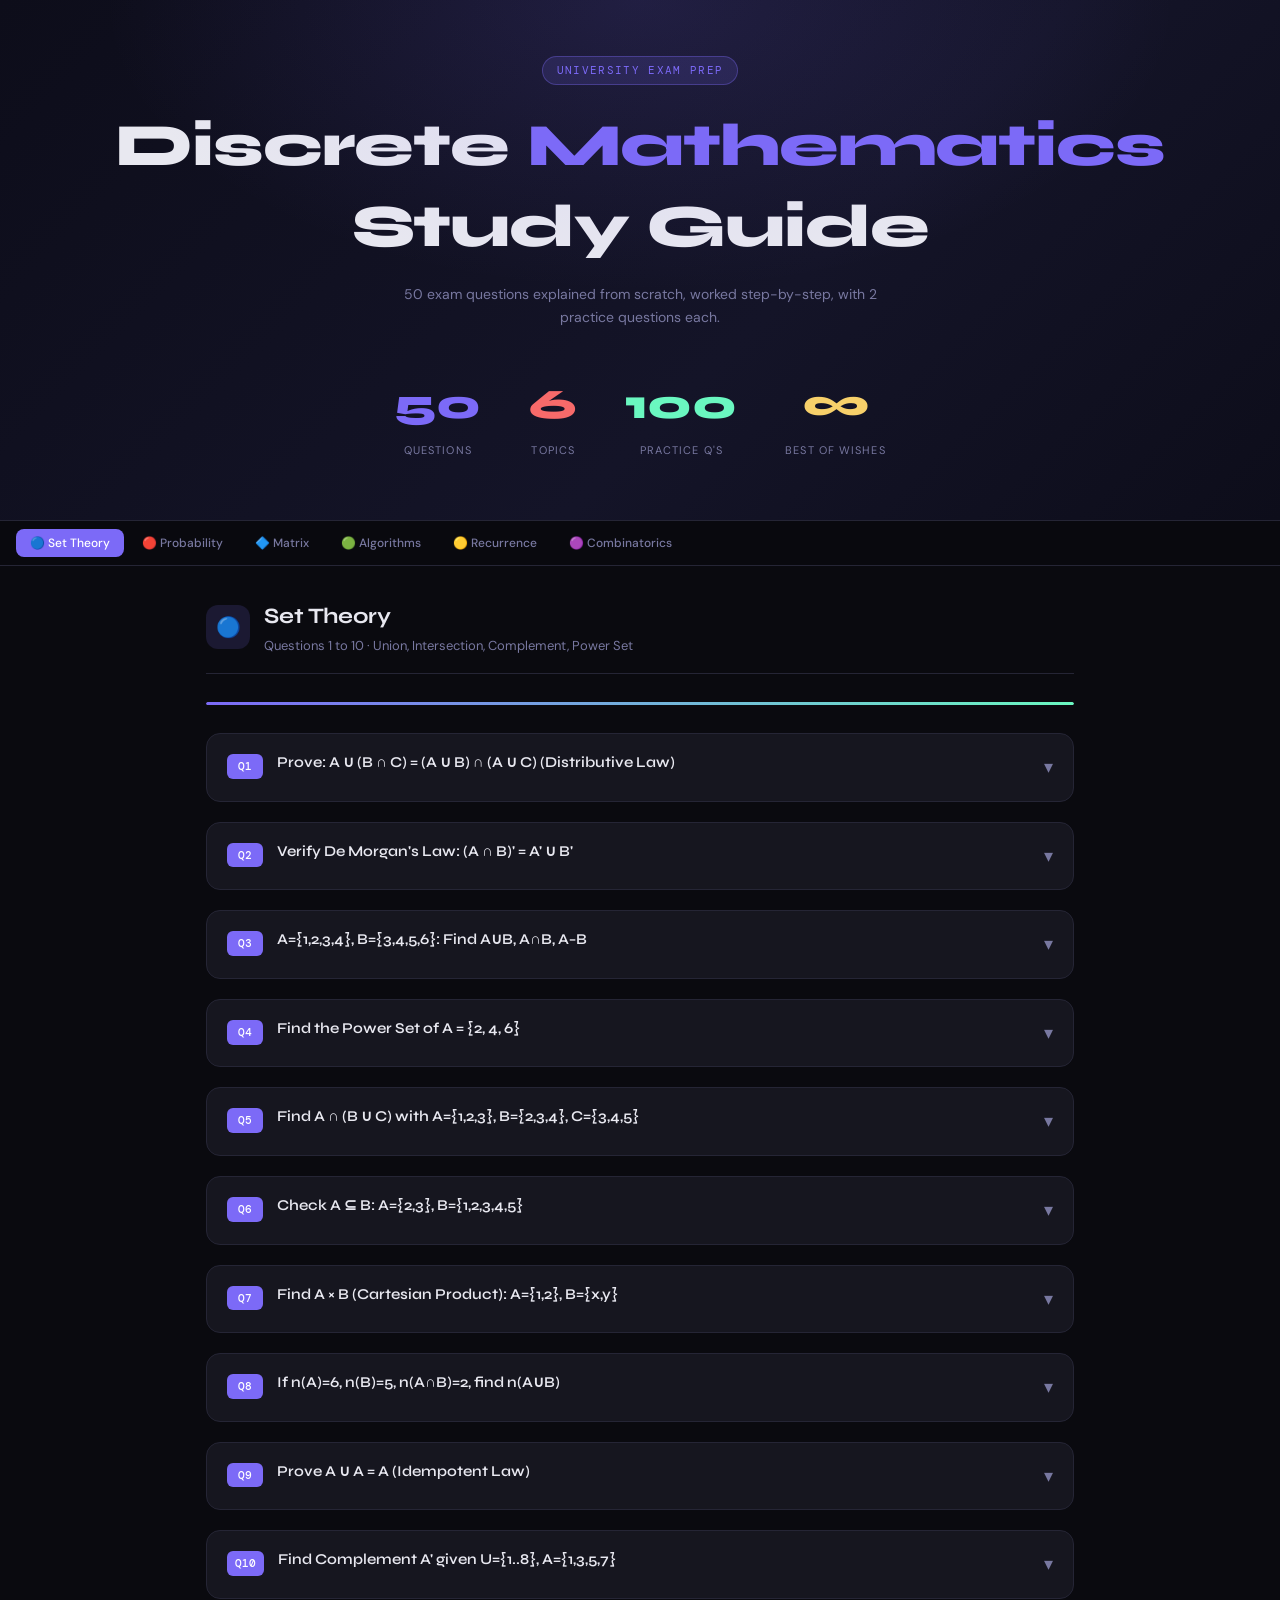
==== index.html @ 5474ba9c "changes some sentence mistakes" ====
<!DOCTYPE html>
<html lang="en">
<head>
<meta charset="UTF-8">
<meta name="viewport" content="width=device-width, initial-scale=1.0">
<title>Discrete Maths – Final Exam Study Guide</title>
<link href="https://fonts.googleapis.com/css2?family=Syne:wght@400;600;700;800&family=DM+Mono:wght@300;400;500&family=DM+Sans:wght@300;400;500&display=swap" rel="stylesheet">
<style>
  :root {
    --bg: #0a0a0f;
    --surface: #111118;
    --card: #16161f;
    --border: #252535;
    --accent1: #7c6af7;
    --accent2: #f76a6a;
    --accent3: #6af7c0;
    --accent4: #f7d06a;
    --accent5: #6ab8f7;
    --text: #e8e8f0;
    --muted: #7878a0;
    --correct: #3ef7a0;
  }

  * { margin:0; padding:0; box-sizing:border-box; }

  body {
    background: var(--bg);
    color: var(--text);
    font-family: 'DM Sans', sans-serif;
    font-size: 15px;
    line-height: 1.7;
    min-height: 100vh;
  }

  /* HEADER */
  .hero {
    background: linear-gradient(135deg, #0d0d1a 0%, #141428 60%, #0d0d1a 100%);
    border-bottom: 1px solid var(--border);
    padding: 56px 24px 48px;
    text-align: center;
    position: relative;
    overflow: hidden;
  }
  .hero::before {
    content: '';
    position: absolute;
    inset: 0;
    background: radial-gradient(ellipse 60% 80% at 50% 0%, rgba(124,106,247,0.15) 0%, transparent 70%);
    pointer-events: none;
  }
  .hero-tag {
    display: inline-block;
    background: rgba(124,106,247,0.15);
    border: 1px solid rgba(124,106,247,0.35);
    color: var(--accent1);
    font-family: 'DM Mono', monospace;
    font-size: 11px;
    letter-spacing: 0.12em;
    text-transform: uppercase;
    padding: 4px 14px;
    border-radius: 20px;
    margin-bottom: 20px;
  }
  .hero h1 {
    font-family: 'Syne', sans-serif;
    font-size: clamp(36px, 6vw, 60px);
    font-weight: 800;
    line-height: 1.35;
    letter-spacing: -0.02em;
    margin-bottom: 16px;
  }
  .hero h1 span { color: var(--accent1); }
  .hero p {
    color: var(--muted);
    font-size: 14px;
    max-width: 500px;
    margin: 0 auto 36px;
  }
  .stats {
    display: flex;
    justify-content: center;
    gap: 48px;
    flex-wrap: wrap;
  }
  .stat {
    text-align: center;
    padding: 12px 0;
  }
  .stat-num {
    font-family: 'Syne', sans-serif;
    font-size: 42px;
    font-weight: 800;
    line-height: 1.3;
    display: block;
    margin-bottom: 8px;
  }
  .stat-label {
    font-size: 11px;
    color: var(--muted);
    text-transform: uppercase;
    letter-spacing: 0.1em;
    display: block;
  }

  /* NAVIGATION */
  .nav-bar {
    position: sticky;
    top: 0;
    z-index: 100;
    background: rgba(10,10,15,0.95);
    backdrop-filter: blur(12px);
    border-bottom: 1px solid var(--border);
    padding: 0 16px;
    overflow-x: auto;
    white-space: nowrap;
    scrollbar-width: none;
  }
  .nav-bar::-webkit-scrollbar { display: none; }
  .nav-inner {
    display: inline-flex;
    gap: 4px;
    padding: 8px 0;
  }
  .nav-btn {
    background: none;
    border: none;
    color: var(--muted);
    font-family: 'DM Sans', sans-serif;
    font-size: 12px;
    font-weight: 500;
    padding: 6px 14px;
    border-radius: 8px;
    cursor: pointer;
    transition: all 0.2s;
    white-space: nowrap;
  }
  .nav-btn:hover { background: var(--card); color: var(--text); }
  .nav-btn.active { background: var(--accent1); color: #fff; }

  /* MAIN */
  .main { max-width: 900px; margin: 0 auto; padding: 32px 16px 80px; }

  /* SECTION */
  .section { display: none; }
  .section.active { display: block; }

  .section-header {
    display: flex;
    align-items: center;
    gap: 14px;
    margin-bottom: 28px;
    padding-bottom: 16px;
    border-bottom: 1px solid var(--border);
  }
  .section-icon {
    width: 44px; height: 44px;
    border-radius: 12px;
    display: flex; align-items: center; justify-content: center;
    font-size: 20px;
    flex-shrink: 0;
  }
  .section-title {
    font-family: 'Syne', sans-serif;
    font-size: 22px;
    font-weight: 700;
  }
  .section-sub { font-size: 13px; color: var(--muted); }

  /* QUESTION CARD */
  .q-card {
    background: var(--card);
    border: 1px solid var(--border);
    border-radius: 14px;
    margin-bottom: 20px;
    overflow: hidden;
    transition: border-color 0.2s;
  }
  .q-card:hover { border-color: rgba(124,106,247,0.3); }

  .q-header {
    display: flex;
    align-items: flex-start;
    gap: 14px;
    padding: 18px 20px;
    cursor: pointer;
    user-select: none;
  }
  .q-num {
    font-family: 'DM Mono', monospace;
    font-size: 11px;
    font-weight: 500;
    color: #fff;
    background: var(--accent1);
    padding: 3px 8px;
    border-radius: 6px;
    flex-shrink: 0;
    margin-top: 2px;
    min-width: 36px;
    text-align: center;
  }
  .q-title {
    font-family: 'Syne', sans-serif;
    font-size: 15px;
    font-weight: 600;
    flex: 1;
    line-height: 1.4;
  }
  .q-toggle {
    font-size: 18px;
    color: var(--muted);
    transition: transform 0.25s;
    flex-shrink: 0;
  }
  .q-card.open .q-toggle { transform: rotate(180deg); color: var(--accent1); }

  .q-body {
    display: none;
    padding: 0 20px 20px;
    border-top: 1px solid var(--border);
  }
  .q-card.open .q-body { display: block; }

  .block { margin-top: 14px; }
  .block-label {
    font-family: 'DM Mono', monospace;
    font-size: 10px;
    text-transform: uppercase;
    letter-spacing: 0.12em;
    color: var(--accent3);
    margin-bottom: 6px;
    display: flex;
    align-items: center;
    gap: 6px;
  }
  .block-label::after {
    content: '';
    flex: 1;
    height: 1px;
    background: var(--border);
  }

  .explanation {
    background: rgba(106,247,192,0.05);
    border-left: 3px solid var(--accent3);
    border-radius: 0 8px 8px 0;
    padding: 12px 14px;
    font-size: 14px;
    color: #c8c8e0;
  }

  .answer-box {
    background: rgba(124,106,247,0.07);
    border: 1px solid rgba(124,106,247,0.2);
    border-radius: 10px;
    padding: 14px 16px;
    font-size: 14px;
  }
  .answer-box .ans-final {
    font-family: 'DM Mono', monospace;
    font-size: 13px;
    color: var(--accent3);
    background: rgba(106,247,192,0.08);
    border-radius: 6px;
    padding: 10px 12px;
    margin-top: 10px;
    line-height: 1.8;
  }

  .steps { list-style: none; padding: 0; }
  .steps li {
    display: flex;
    gap: 10px;
    padding: 5px 0;
    font-size: 14px;
    color: #c0c0d8;
    border-bottom: 1px solid rgba(255,255,255,0.04);
  }
  .steps li:last-child { border-bottom: none; }
  .steps li::before {
    content: attr(data-n);
    font-family: 'DM Mono', monospace;
    font-size: 11px;
    color: var(--accent4);
    background: rgba(247,208,106,0.1);
    border-radius: 4px;
    padding: 1px 6px;
    flex-shrink: 0;
    margin-top: 2px;
    height: fit-content;
  }

  /* PRACTICE QUESTIONS */
  .pq-box {
    margin-top: 14px;
    background: rgba(247,106,106,0.05);
    border: 1px solid rgba(247,106,106,0.2);
    border-radius: 10px;
    overflow: hidden;
  }
  .pq-header {
    font-family: 'DM Mono', monospace;
    font-size: 10px;
    text-transform: uppercase;
    letter-spacing: 0.12em;
    color: var(--accent2);
    padding: 8px 14px;
    background: rgba(247,106,106,0.08);
    border-bottom: 1px solid rgba(247,106,106,0.15);
    display: flex;
    align-items: center;
    gap: 6px;
  }
  .pq-item {
    padding: 12px 14px;
    border-bottom: 1px solid rgba(247,106,106,0.1);
  }
  .pq-item:last-child { border-bottom: none; }
  .pq-q {
    font-size: 13px;
    font-weight: 600;
    color: #e0d0ff;
    margin-bottom: 6px;
  }
  .pq-a {
    font-family: 'DM Mono', monospace;
    font-size: 12px;
    color: var(--accent4);
    background: rgba(247,208,106,0.07);
    border-radius: 6px;
    padding: 8px 10px;
    line-height: 1.7;
  }
  .show-pq-btn {
    background: none;
    border: 1px dashed rgba(247,106,106,0.3);
    color: var(--accent2);
    font-family: 'DM Mono', monospace;
    font-size: 11px;
    letter-spacing: 0.08em;
    padding: 6px 12px;
    border-radius: 6px;
    cursor: pointer;
    margin-top: 8px;
    transition: all 0.2s;
  }
  .show-pq-btn:hover { background: rgba(247,106,106,0.1); }
  .pq-ans-hidden { display: none; }
  .pq-ans-hidden.revealed { display: block; }

  /* COLOR VARIANTS */
  .s-set .q-num { background: var(--accent1); }
  .s-prob .q-num { background: var(--accent2); }
  .s-matrix .q-num { background: var(--accent5); }
  .s-algo .q-num { background: var(--accent3); color: #000; }
  .s-rec .q-num { background: var(--accent4); color: #000; }
  .s-comb .q-num { background: #d06af7; }

  .s-set .section-icon { background: rgba(124,106,247,0.15); }
  .s-prob .section-icon { background: rgba(247,106,106,0.15); }
  .s-matrix .section-icon { background: rgba(106,184,247,0.15); }
  .s-algo .section-icon { background: rgba(106,247,192,0.15); }
  .s-rec .section-icon { background: rgba(247,208,106,0.15); }
  .s-comb .section-icon { background: rgba(208,106,247,0.15); }

  .progress-bar {
    height: 3px;
    background: var(--border);
    border-radius: 2px;
    margin-bottom: 28px;
    overflow: hidden;
  }
  .progress-fill {
    height: 100%;
    background: linear-gradient(90deg, var(--accent1), var(--accent3));
    border-radius: 2px;
    transition: width 0.4s;
  }

  code {
    font-family: 'DM Mono', monospace;
    font-size: 12px;
    background: rgba(255,255,255,0.07);
    padding: 1px 5px;
    border-radius: 4px;
    color: var(--accent4);
  }

  .formula {
    font-family: 'DM Mono', monospace;
    font-size: 13px;
    color: var(--accent1);
    background: rgba(124,106,247,0.1);
    border: 1px solid rgba(124,106,247,0.2);
    border-radius: 6px;
    padding: 8px 12px;
    margin: 8px 0;
    display: inline-block;
  }

  @media (max-width: 600px) {
    .q-title { font-size: 14px; }
    .hero h1 { font-size: 32px; }
    .stats { gap: 28px; }
    .stat-num { font-size: 34px; }
  }
</style>
</head>
<body>

<div class="hero">
  <div class="hero-tag">University Exam Prep</div>
  <h1>Discrete <span>Mathematics</span><br>Study Guide</h1>
  <p>50 exam questions explained from scratch, worked step-by-step, with 2 practice questions each.</p>
  <div class="stats">
    <div class="stat"><span class="stat-num" style="color:var(--accent1)">50</span><span class="stat-label">Questions</span></div>
    <div class="stat"><span class="stat-num" style="color:var(--accent2)">6</span><span class="stat-label">Topics</span></div>
    <div class="stat"><span class="stat-num" style="color:var(--accent3)">100</span><span class="stat-label">Practice Q's</span></div>
    <div class="stat"><span class="stat-num" style="color:var(--accent4)">∞</span><span class="stat-label">Best of wishes</span></div>
  </div>
</div>

<div class="nav-bar">
  <div class="nav-inner">
    <button class="nav-btn active" onclick="showSection('set')">🔵 Set Theory</button>
    <button class="nav-btn" onclick="showSection('prob')">🔴 Probability</button>
    <button class="nav-btn" onclick="showSection('matrix')">🔷 Matrix</button>
    <button class="nav-btn" onclick="showSection('algo')">🟢 Algorithms</button>
    <button class="nav-btn" onclick="showSection('rec')">🟡 Recurrence</button>
    <button class="nav-btn" onclick="showSection('comb')">🟣 Combinatorics</button>
  </div>
</div>

<div class="main">

<!-- SET THEORY -->
<div class="section s-set active" id="sec-set">
  <div class="section-header">
    <div class="section-icon">🔵</div>
    <div>
      <div class="section-title">Set Theory</div>
      <div class="section-sub">Questions 1 to 10 · Union, Intersection, Complement, Power Set</div>
    </div>
  </div>
  <div class="progress-bar"><div class="progress-fill" style="width:100%"></div></div>

  <div class="q-card" id="q1">
    <div class="q-header" onclick="toggle('q1')">
      <span class="q-num">Q1</span>
      <span class="q-title">Prove: A ∪ (B ∩ C) = (A ∪ B) ∩ (A ∪ C) (Distributive Law)</span>
      <span class="q-toggle">▾</span>
    </div>
    <div class="q-body">
      <div class="block">
        <div class="block-label">💡 What this is asking</div>
        <div class="explanation">This is the <strong>Distributive Law of Set Theory</strong>. It says "union distributes over intersection", just like multiplication distributes over addition in algebra (a×(b+c) = a×b + a×c). We prove it by showing every element on the left side is also on the right, and vice versa.</div>
      </div>
      <div class="block">
        <div class="block-label">✅ Proof</div>
        <div class="answer-box">
          <ol class="steps">
            <li data-n="→"><strong>Forward direction:</strong> Let x ∈ A ∪ (B ∩ C). Then x ∈ A, or x ∈ (B ∩ C).</li>
            <li data-n="→">Case 1: x ∈ A → x ∈ A ∪ B AND x ∈ A ∪ C → x ∈ (A ∪ B) ∩ (A ∪ C)</li>
            <li data-n="→">Case 2: x ∈ B ∩ C → x ∈ B AND x ∈ C → x ∈ A ∪ B AND x ∈ A ∪ C → same conclusion</li>
            <li data-n="←"><strong>Backward direction:</strong> Let x ∈ (A∪B) ∩ (A∪C). Then x ∈ A∪B and x ∈ A∪C.</li>
            <li data-n="←">If x ∈ A → done. If x ∉ A, then x must be in B (from A∪B) AND in C (from A∪C) → x ∈ B∩C → x ∈ A∪(B∩C)</li>
          </ol>
          <div class="ans-final">∴ A ∪ (B ∩ C) = (A ∪ B) ∩ (A ∪ C) ✓ (Proven by element argument)</div>
        </div>
      </div>
      <div class="block">
        <div class="block-label">🎯 Practice Questions</div>
        <div class="pq-box">
          <div class="pq-header">📝 Try These</div>
          <div class="pq-item">
            <div class="pq-q">P1. Prove: A ∩ (B ∪ C) = (A ∩ B) ∪ (A ∩ C)</div>
            <button class="show-pq-btn" onclick="revealAns(this)">Show Answer ▾</button>
            <div class="pq-ans-hidden">
              <div class="pq-a">Similar element argument: If x ∈ A∩(B∪C), then x ∈ A and (x ∈ B or x ∈ C).<br>
Case 1: x ∈ B → x ∈ A∩B → x ∈ (A∩B)∪(A∩C)<br>
Case 2: x ∈ C → x ∈ A∩C → x ∈ (A∩B)∪(A∩C)<br>
Backward: if x ∈ (A∩B)∪(A∩C) → x ∈ A∩B or x ∈ A∩C → x ∈ A and x ∈ B∪C ✓</div>
            </div>
          </div>
          <div class="pq-item">
            <div class="pq-q">P2. Using A={1,2,3}, B={2,3,4}, C={3,4,5}, verify: A ∪ (B ∩ C) = (A ∪ B) ∩ (A ∪ C)</div>
            <button class="show-pq-btn" onclick="revealAns(this)">Show Answer ▾</button>
            <div class="pq-ans-hidden">
              <div class="pq-a">B ∩ C = {3,4}<br>
LHS: A ∪ {3,4} = {1,2,3,4}<br>
A ∪ B = {1,2,3,4},  A ∪ C = {1,2,3,4,5}<br>
RHS: {1,2,3,4} ∩ {1,2,3,4,5} = {1,2,3,4} ✓ Both sides equal.</div>
            </div>
          </div>
        </div>
      </div>
    </div>
  </div>

  <div class="q-card" id="q2">
    <div class="q-header" onclick="toggle('q2')">
      <span class="q-num">Q2</span>
      <span class="q-title">Verify De Morgan's Law: (A ∩ B)' = A' ∪ B'</span>
      <span class="q-toggle">▾</span>
    </div>
    <div class="q-body">
      <div class="block">
        <div class="block-label">💡 What this is asking</div>
        <div class="explanation"><strong>De Morgan's Laws</strong> are two rules: (A∩B)' = A'∪B' and (A∪B)' = A'∩B'. They tell us how complements work with ∩ and ∪. Think of it like English: "NOT (raining AND cold)" = "NOT raining OR NOT cold".</div>
      </div>
      <div class="block">
        <div class="block-label">✅ Verification with example</div>
        <div class="answer-box">
          Let U={1,2,3,4,5}, A={1,2,3}, B={2,3,4}
          <ol class="steps">
            <li data-n="1">A ∩ B = {2,3}</li>
            <li data-n="2">(A ∩ B)' = U − {2,3} = <strong>{1,4,5}</strong> ← Left side</li>
            <li data-n="3">A' = U − A = {4,5} and B' = U − B = {1,5}</li>
            <li data-n="4">A' ∪ B' = {4,5} ∪ {1,5} = <strong>{1,4,5}</strong> ← Right side</li>
          </ol>
          <div class="ans-final">Both sides = {1,4,5} ✓ De Morgan's Law verified!</div>
        </div>
      </div>
      <div class="block">
        <div class="block-label">🎯 Practice Questions</div>
        <div class="pq-box">
          <div class="pq-header">📝 Try These</div>
          <div class="pq-item">
            <div class="pq-q">P1. Verify the other De Morgan's Law: (A ∪ B)' = A' ∩ B' using U={1..6}, A={1,2,3}, B={3,4,5}</div>
            <button class="show-pq-btn" onclick="revealAns(this)">Show Answer ▾</button>
            <div class="pq-ans-hidden">
              <div class="pq-a">A ∪ B = {1,2,3,4,5} → (A∪B)' = {6} ← LHS<br>
A' = {4,5,6}, B' = {1,2,6}<br>
A' ∩ B' = {6} ✓ Both sides equal.</div>
            </div>
          </div>
          <div class="pq-item">
            <div class="pq-q">P2. If U={a,b,c,d,e}, A={a,c,e}, B={b,c,d}, find (A∩B)' and A'∪B' and verify they're equal.</div>
            <button class="show-pq-btn" onclick="revealAns(this)">Show Answer ▾</button>
            <div class="pq-ans-hidden">
              <div class="pq-a">A∩B = {c} → (A∩B)' = {a,b,d,e}<br>
A' = {b,d}, B' = {a,e}<br>
A'∪B' = {a,b,d,e} ✓ Verified.</div>
            </div>
          </div>
        </div>
      </div>
    </div>
  </div>

  <div class="q-card" id="q3">
    <div class="q-header" onclick="toggle('q3')">
      <span class="q-num">Q3</span>
      <span class="q-title">A={1,2,3,4}, B={3,4,5,6}: Find A∪B, A∩B, A−B</span>
      <span class="q-toggle">▾</span>
    </div>
    <div class="q-body">
      <div class="block">
        <div class="block-label">💡 What this is asking</div>
        <div class="explanation"><strong>Union (∪)</strong> = all elements in EITHER set. <strong>Intersection (∩)</strong> = elements in BOTH sets. <strong>Difference (A−B)</strong> = elements in A but NOT in B. These are the 3 most fundamental set operations.</div>
      </div>
      <div class="block">
        <div class="block-label">✅ Answer</div>
        <div class="answer-box">
          <ol class="steps">
            <li data-n="∪">A ∪ B = all elements from both = {1,2,3,4,5,6}</li>
            <li data-n="∩">A ∩ B = only what's in both = {3,4}</li>
            <li data-n="−">A − B = in A but remove what's in B = {1,2,3,4} − {3,4} = {1,2}</li>
          </ol>
          <div class="ans-final">A∪B = {1,2,3,4,5,6} | A∩B = {3,4} | A−B = {1,2}</div>
        </div>
      </div>
      <div class="block">
        <div class="block-label">🎯 Practice Questions</div>
        <div class="pq-box">
          <div class="pq-header">📝 Try These</div>
          <div class="pq-item">
            <div class="pq-q">P1. A={2,4,6,8}, B={4,8,10,12}. Find A∪B, A∩B, B−A.</div>
            <button class="show-pq-btn" onclick="revealAns(this)">Show Answer ▾</button>
            <div class="pq-ans-hidden"><div class="pq-a">A∪B = {2,4,6,8,10,12}<br>A∩B = {4,8}<br>B−A = {10,12}</div></div>
          </div>
          <div class="pq-item">
            <div class="pq-q">P2. A={a,b,c,d}, B={c,d,e,f}. Find A∩B and A−B.</div>
            <button class="show-pq-btn" onclick="revealAns(this)">Show Answer ▾</button>
            <div class="pq-ans-hidden"><div class="pq-a">A∩B = {c,d}<br>A−B = {a,b}</div></div>
          </div>
        </div>
      </div>
    </div>
  </div>

  <div class="q-card" id="q4">
    <div class="q-header" onclick="toggle('q4')">
      <span class="q-num">Q4</span>
      <span class="q-title">Find the Power Set of A = {2, 4, 6}</span>
      <span class="q-toggle">▾</span>
    </div>
    <div class="q-body">
      <div class="block">
        <div class="block-label">💡 What this is asking</div>
        <div class="explanation">The <strong>Power Set P(A)</strong> is the set of ALL possible subsets of A, including the empty set and A itself. If |A| = n elements, then |P(A)| = 2ⁿ subsets. Here n=3, so we get 2³ = 8 subsets.</div>
      </div>
      <div class="block">
        <div class="block-label">✅ Answer</div>
        <div class="answer-box">
          A = {2, 4, 6} → n = 3 → 2³ = 8 subsets
          <div class="ans-final">P(A) = { ∅, {2}, {4}, {6}, {2,4}, {2,6}, {4,6}, {2,4,6} }</div>
        </div>
      </div>
      <div class="block">
        <div class="block-label">🎯 Practice Questions</div>
        <div class="pq-box">
          <div class="pq-header">📝 Try These</div>
          <div class="pq-item">
            <div class="pq-q">P1. Find the power set of B = {a, b}. How many subsets?</div>
            <button class="show-pq-btn" onclick="revealAns(this)">Show Answer ▾</button>
            <div class="pq-ans-hidden"><div class="pq-a">n=2 → 2² = 4 subsets<br>P(B) = {∅, {a}, {b}, {a,b}}</div></div>
          </div>
          <div class="pq-item">
            <div class="pq-q">P2. If |P(A)| = 16, how many elements does A have?</div>
            <button class="show-pq-btn" onclick="revealAns(this)">Show Answer ▾</button>
            <div class="pq-ans-hidden"><div class="pq-a">2ⁿ = 16 → n = 4. So A has 4 elements.</div></div>
          </div>
        </div>
      </div>
    </div>
  </div>

  <div class="q-card" id="q5">
    <div class="q-header" onclick="toggle('q5')">
      <span class="q-num">Q5</span>
      <span class="q-title">Find A ∩ (B ∪ C) with A={1,2,3}, B={2,3,4}, C={3,4,5}</span>
      <span class="q-toggle">▾</span>
    </div>
    <div class="q-body">
      <div class="block">
        <div class="block-label">💡 What this is asking</div>
        <div class="explanation">This is a nested set operation. Always work <strong>inside out</strong>: compute B∪C first, then intersect the result with A. Like maths with brackets: do brackets first!</div>
      </div>
      <div class="block">
        <div class="block-label">✅ Answer</div>
        <div class="answer-box">
          <ol class="steps">
            <li data-n="1">B ∪ C = {2,3,4} ∪ {3,4,5} = {2,3,4,5}</li>
            <li data-n="2">A ∩ (B∪C) = {1,2,3} ∩ {2,3,4,5} = {2,3}</li>
          </ol>
          <div class="ans-final">A ∩ (B ∪ C) = {2, 3}</div>
        </div>
      </div>
      <div class="block">
        <div class="block-label">🎯 Practice Questions</div>
        <div class="pq-box">
          <div class="pq-header">📝 Try These</div>
          <div class="pq-item">
            <div class="pq-q">P1. A={1,2,3,4}, B={3,5}, C={1,4,5}. Find A ∩ (B ∪ C).</div>
            <button class="show-pq-btn" onclick="revealAns(this)">Show Answer ▾</button>
            <div class="pq-ans-hidden"><div class="pq-a">B∪C={1,3,4,5}. A∩{1,3,4,5}={1,3,4}</div></div>
          </div>
          <div class="pq-item">
            <div class="pq-q">P2. A={x,y,z}, B={y,z,w}, C={z,w,v}. Find (A∪B) ∩ C.</div>
            <button class="show-pq-btn" onclick="revealAns(this)">Show Answer ▾</button>
            <div class="pq-ans-hidden"><div class="pq-a">A∪B={x,y,z,w}. {x,y,z,w}∩{z,w,v}={z,w}</div></div>
          </div>
        </div>
      </div>
    </div>
  </div>

  <div class="q-card" id="q6">
    <div class="q-header" onclick="toggle('q6')">
      <span class="q-num">Q6</span>
      <span class="q-title">Check A ⊆ B: A={2,3}, B={1,2,3,4,5}</span>
      <span class="q-toggle">▾</span>
    </div>
    <div class="q-body">
      <div class="block">
        <div class="block-label">💡 What this is asking</div>
        <div class="explanation">A is a <strong>subset</strong> of B (written A ⊆ B) if every element of A is also in B. Check each element of A one by one.</div>
      </div>
      <div class="block">
        <div class="block-label">✅ Answer</div>
        <div class="answer-box">
          <ol class="steps">
            <li data-n="✓">Is 2 ∈ B? Yes (B = {1,2,3,4,5})</li>
            <li data-n="✓">Is 3 ∈ B? Yes</li>
          </ol>
          <div class="ans-final">A ⊆ B ✓ Yes, A is a subset of B.</div>
        </div>
      </div>
      <div class="block">
        <div class="block-label">🎯 Practice Questions</div>
        <div class="pq-box">
          <div class="pq-header">📝 Try These</div>
          <div class="pq-item">
            <div class="pq-q">P1. Is A={1,5,7} ⊆ B={1,2,3,4,5,6}?</div>
            <button class="show-pq-btn" onclick="revealAns(this)">Show Answer ▾</button>
            <div class="pq-ans-hidden"><div class="pq-a">7 ∉ B. So A ⊄ B. No, A is NOT a subset of B.</div></div>
          </div>
          <div class="pq-item">
            <div class="pq-q">P2. Is ∅ a subset of every set? Explain.</div>
            <button class="show-pq-btn" onclick="revealAns(this)">Show Answer ▾</button>
            <div class="pq-ans-hidden"><div class="pq-a">Yes. The empty set is a subset of every set because there are no elements in ∅ to violate the condition. This is called a "vacuous truth."</div></div>
          </div>
        </div>
      </div>
    </div>
  </div>

  <div class="q-card" id="q7">
    <div class="q-header" onclick="toggle('q7')">
      <span class="q-num">Q7</span>
      <span class="q-title">Find A × B (Cartesian Product): A={1,2}, B={x,y}</span>
      <span class="q-toggle">▾</span>
    </div>
    <div class="q-body">
      <div class="block">
        <div class="block-label">💡 What this is asking</div>
        <div class="explanation">The <strong>Cartesian Product</strong> A×B is every possible ordered pair (a, b) where a comes from A and b comes from B. If |A|=m and |B|=n, then |A×B| = m×n pairs.</div>
      </div>
      <div class="block">
        <div class="block-label">✅ Answer</div>
        <div class="answer-box">
          Pair every element of A with every element of B:
          <div class="ans-final">A × B = {(1,x), (1,y), (2,x), (2,y)}</div>
          Note: 2 × 2 = 4 ordered pairs total
        </div>
      </div>
      <div class="block">
        <div class="block-label">🎯 Practice Questions</div>
        <div class="pq-box">
          <div class="pq-header">📝 Try These</div>
          <div class="pq-item">
            <div class="pq-q">P1. A={a,b,c}, B={1,2}. Find A×B and |A×B|.</div>
            <button class="show-pq-btn" onclick="revealAns(this)">Show Answer ▾</button>
            <div class="pq-ans-hidden"><div class="pq-a">A×B = {(a,1),(a,2),(b,1),(b,2),(c,1),(c,2)}. |A×B| = 6</div></div>
          </div>
          <div class="pq-item">
            <div class="pq-q">P2. Is A×B equal to B×A? Show with A={1,2}, B={p,q}.</div>
            <button class="show-pq-btn" onclick="revealAns(this)">Show Answer ▾</button>
            <div class="pq-ans-hidden"><div class="pq-a">A×B={(1,p),(1,q),(2,p),(2,q)}<br>B×A={(p,1),(p,2),(q,1),(q,2)}<br>They are NOT equal (order matters in pairs). A×B ≠ B×A in general.</div></div>
          </div>
        </div>
      </div>
    </div>
  </div>

  <div class="q-card" id="q8">
    <div class="q-header" onclick="toggle('q8')">
      <span class="q-num">Q8</span>
      <span class="q-title">If n(A)=6, n(B)=5, n(A∩B)=2, find n(A∪B)</span>
      <span class="q-toggle">▾</span>
    </div>
    <div class="q-body">
      <div class="block">
        <div class="block-label">💡 What this is asking</div>
        <div class="explanation">This uses the <strong>Inclusion-Exclusion Principle</strong>: when you add two sets together, you count the overlap twice, so you must subtract it once. Formula: n(A∪B) = n(A) + n(B) − n(A∩B)</div>
      </div>
      <div class="block">
        <div class="block-label">✅ Answer</div>
        <div class="answer-box">
          <div class="formula">n(A∪B) = n(A) + n(B) − n(A∩B)</div>
          <div class="ans-final">n(A∪B) = 6 + 5 − 2 = 9</div>
        </div>
      </div>
      <div class="block">
        <div class="block-label">🎯 Practice Questions</div>
        <div class="pq-box">
          <div class="pq-header">📝 Try These</div>
          <div class="pq-item">
            <div class="pq-q">P1. n(A)=10, n(B)=8, n(A∪B)=15. Find n(A∩B).</div>
            <button class="show-pq-btn" onclick="revealAns(this)">Show Answer ▾</button>
            <div class="pq-ans-hidden"><div class="pq-a">n(A∩B) = n(A)+n(B)−n(A∪B) = 10+8−15 = 3</div></div>
          </div>
          <div class="pq-item">
            <div class="pq-q">P2. In a class of 30 students, 18 study Maths, 15 study English, 7 study both. How many study at least one?</div>
            <button class="show-pq-btn" onclick="revealAns(this)">Show Answer ▾</button>
            <div class="pq-ans-hidden"><div class="pq-a">n(M∪E) = 18+15−7 = 26 students study at least one subject.</div></div>
          </div>
        </div>
      </div>
    </div>
  </div>

  <div class="q-card" id="q9">
    <div class="q-header" onclick="toggle('q9')">
      <span class="q-num">Q9</span>
      <span class="q-title">Prove A ∪ A = A (Idempotent Law)</span>
      <span class="q-toggle">▾</span>
    </div>
    <div class="q-body">
      <div class="block">
        <div class="block-label">💡 What this is asking</div>
        <div class="explanation">This is the <strong>Idempotent Law</strong>. It means unioning a set with itself gives back the same set. No new elements can come from A that weren't already in A.</div>
      </div>
      <div class="block">
        <div class="block-label">✅ Proof</div>
        <div class="answer-box">
          <ol class="steps">
            <li data-n="→">Suppose x ∈ A ∪ A. By definition of union, x ∈ A or x ∈ A. Either way, x ∈ A.</li>
            <li data-n="←">Suppose x ∈ A. Then x ∈ A ∪ A (since x is in at least one of the A's).</li>
          </ol>
          <div class="ans-final">∴ A ∪ A = A ✓</div>
          Also note: A ∩ A = A works the same way.
        </div>
      </div>
      <div class="block">
        <div class="block-label">🎯 Practice Questions</div>
        <div class="pq-box">
          <div class="pq-header">📝 Try These</div>
          <div class="pq-item">
            <div class="pq-q">P1. Prove A ∩ A = A.</div>
            <button class="show-pq-btn" onclick="revealAns(this)">Show Answer ▾</button>
            <div class="pq-ans-hidden"><div class="pq-a">If x ∈ A∩A → x ∈ A and x ∈ A → x ∈ A. Conversely x ∈ A → x ∈ A and x ∈ A → x ∈ A∩A. ∴ A∩A = A ✓</div></div>
          </div>
          <div class="pq-item">
            <div class="pq-q">P2. Prove A ∪ ∅ = A.</div>
            <button class="show-pq-btn" onclick="revealAns(this)">Show Answer ▾</button>
            <div class="pq-ans-hidden"><div class="pq-a">If x ∈ A∪∅ → x ∈ A or x ∈ ∅. Since ∅ has no elements, x must be in A. Conversely x ∈ A → x ∈ A∪∅. ∴ A∪∅ = A ✓</div></div>
          </div>
        </div>
      </div>
    </div>
  </div>

  <div class="q-card" id="q10">
    <div class="q-header" onclick="toggle('q10')">
      <span class="q-num">Q10</span>
      <span class="q-title">Find Complement A' given U={1..8}, A={1,3,5,7}</span>
      <span class="q-toggle">▾</span>
    </div>
    <div class="q-body">
      <div class="block">
        <div class="block-label">💡 What this is asking</div>
        <div class="explanation">The <strong>complement A'</strong> (also written Aᶜ or Ā) = U − A. It's all elements in the universal set U that are NOT in A. Think of it as "everything else."</div>
      </div>
      <div class="block">
        <div class="block-label">✅ Answer</div>
        <div class="answer-box">
          U = {1,2,3,4,5,6,7,8}, A = {1,3,5,7}
          <div class="ans-final">A' = U − A = {2, 4, 6, 8}</div>
          (Everything in U that is NOT in A)
        </div>
      </div>
      <div class="block">
        <div class="block-label">🎯 Practice Questions</div>
        <div class="pq-box">
          <div class="pq-header">📝 Try These</div>
          <div class="pq-item">
            <div class="pq-q">P1. U={a,b,c,d,e,f}, A={b,d,f}. Find A'.</div>
            <button class="show-pq-btn" onclick="revealAns(this)">Show Answer ▾</button>
            <div class="pq-ans-hidden"><div class="pq-a">A' = {a,c,e}</div></div>
          </div>
          <div class="pq-item">
            <div class="pq-q">P2. Prove (A')' = A.</div>
            <button class="show-pq-btn" onclick="revealAns(this)">Show Answer ▾</button>
            <div class="pq-ans-hidden"><div class="pq-a">A' = U−A. (A')' = U−(U−A) = A. Since removing from U the things NOT in A leaves exactly A. ✓</div></div>
          </div>
        </div>
      </div>
    </div>
  </div>
</div>


<!-- PROBABILITY -->
<div class="section s-prob" id="sec-prob">
  <div class="section-header">
    <div class="section-icon">🔴</div>
    <div>
      <div class="section-title">Probability</div>
      <div class="section-sub">Questions 11 to 20 · Classical Probability, Coins, Dice, Cards</div>
    </div>
  </div>
  <div class="progress-bar"><div class="progress-fill" style="width:100%; background: linear-gradient(90deg, var(--accent2), var(--accent4));"></div></div>

  <div class="q-card" id="q11">
    <div class="q-header" onclick="toggle('q11')">
      <span class="q-num">Q11</span>
      <span class="q-title">Find probability of selecting a red ball from {3 red, 2 blue, 5 green}</span>
      <span class="q-toggle">▾</span>
    </div>
    <div class="q-body">
      <div class="block">
        <div class="block-label">💡 What this is asking</div>
        <div class="explanation">Basic probability formula: <strong>P(event) = favourable outcomes divided by total outcomes</strong>. Count what you want, divide by everything possible.</div>
      </div>
      <div class="block">
        <div class="block-label">✅ Answer</div>
        <div class="answer-box">
          Total balls = 3+2+5 = 10. Red balls = 3.
          <div class="formula">P(red) = 3/10 = 0.3</div>
          <div class="ans-final">P(red) = 3/10 = 30%</div>
        </div>
      </div>
      <div class="block">
        <div class="block-label">🎯 Practice Questions</div>
        <div class="pq-box">
          <div class="pq-header">📝 Try These</div>
          <div class="pq-item">
            <div class="pq-q">P1. Bag contains 4 red, 6 blue, 2 yellow. P(blue)?</div>
            <button class="show-pq-btn" onclick="revealAns(this)">Show Answer ▾</button>
            <div class="pq-ans-hidden"><div class="pq-a">Total=12. P(blue)=6/12=1/2=0.5</div></div>
          </div>
          <div class="pq-item">
            <div class="pq-q">P2. P(not red) from original bag of 10 (3 red)?</div>
            <button class="show-pq-btn" onclick="revealAns(this)">Show Answer ▾</button>
            <div class="pq-ans-hidden"><div class="pq-a">P(not red) = 1 − P(red) = 1 − 3/10 = 7/10</div></div>
          </div>
        </div>
      </div>
    </div>
  </div>

  <div class="q-card" id="q12">
    <div class="q-header" onclick="toggle('q12')">
      <span class="q-num">Q12</span>
      <span class="q-title">Find P(sum = 9) when rolling two dice</span>
      <span class="q-toggle">▾</span>
    </div>
    <div class="q-body">
      <div class="block">
        <div class="block-label">💡 What this is asking</div>
        <div class="explanation">Two dice have 6×6=36 equally likely outcomes. List all pairs (die1, die2) that add up to 9, then divide by 36.</div>
      </div>
      <div class="block">
        <div class="block-label">✅ Answer</div>
        <div class="answer-box">
          Pairs summing to 9: (3,6),(4,5),(5,4),(6,3) = 4 pairs
          <div class="formula">P(sum=9) = 4/36 = 1/9</div>
          <div class="ans-final">P(sum = 9) = 4/36 = 1/9 ≈ 0.111</div>
        </div>
      </div>
      <div class="block">
        <div class="block-label">🎯 Practice Questions</div>
        <div class="pq-box">
          <div class="pq-header">📝 Try These</div>
          <div class="pq-item">
            <div class="pq-q">P1. Find P(sum = 7) with two dice.</div>
            <button class="show-pq-btn" onclick="revealAns(this)">Show Answer ▾</button>
            <div class="pq-ans-hidden"><div class="pq-a">Pairs: (1,6),(2,5),(3,4),(4,3),(5,2),(6,1) = 6 pairs. P = 6/36 = 1/6</div></div>
          </div>
          <div class="pq-item">
            <div class="pq-q">P2. Find P(sum is even) with two dice.</div>
            <button class="show-pq-btn" onclick="revealAns(this)">Show Answer ▾</button>
            <div class="pq-ans-hidden"><div class="pq-a">Even sums: both even (3×3=9 ways) + both odd (3×3=9 ways) = 18 ways. P = 18/36 = 1/2</div></div>
          </div>
        </div>
      </div>
    </div>
  </div>

  <div class="q-card" id="q13">
    <div class="q-header" onclick="toggle('q13')">
      <span class="q-num">Q13</span>
      <span class="q-title">Probability of exactly 1 head when tossing 3 coins</span>
      <span class="q-toggle">▾</span>
    </div>
    <div class="q-body">
      <div class="block">
        <div class="block-label">💡 What this is asking</div>
        <div class="explanation">3 coins gives 2³=8 equally likely outcomes. List all outcomes with exactly 1 head (H), count them, divide by 8. Each outcome is a sequence like HHT.</div>
      </div>
      <div class="block">
        <div class="block-label">✅ Answer</div>
        <div class="answer-box">
          All outcomes: HHH, HHT, HTH, HTT, THH, THT, TTH, TTT (8 total)<br>
          Exactly 1 head: HTT, THT, TTH = 3 outcomes
          <div class="ans-final">P(exactly 1 head) = 3/8</div>
        </div>
      </div>
      <div class="block">
        <div class="block-label">🎯 Practice Questions</div>
        <div class="pq-box">
          <div class="pq-header">📝 Try These</div>
          <div class="pq-item">
            <div class="pq-q">P1. P(exactly 2 heads) from 3 coins?</div>
            <button class="show-pq-btn" onclick="revealAns(this)">Show Answer ▾</button>
            <div class="pq-ans-hidden"><div class="pq-a">HHT, HTH, THH = 3 outcomes. P = 3/8</div></div>
          </div>
          <div class="pq-item">
            <div class="pq-q">P2. P(at least 2 heads) from 3 coins?</div>
            <button class="show-pq-btn" onclick="revealAns(this)">Show Answer ▾</button>
            <div class="pq-ans-hidden"><div class="pq-a">2 heads (3) + 3 heads (1) = 4 outcomes. P = 4/8 = 1/2</div></div>
          </div>
        </div>
      </div>
    </div>
  </div>

  <div class="q-card" id="q14">
    <div class="q-header" onclick="toggle('q14')">
      <span class="q-num">Q14</span>
      <span class="q-title">Probability of drawing a Queen from a standard deck</span>
      <span class="q-toggle">▾</span>
    </div>
    <div class="q-body">
      <div class="block">
        <div class="block-label">💡 What this is asking</div>
        <div class="explanation">A standard deck has 52 cards. There are 4 Queens (one per suit: ♠♥♦♣). Probability = 4/52.</div>
      </div>
      <div class="block">
        <div class="block-label">✅ Answer</div>
        <div class="answer-box">
          <div class="ans-final">P(Queen) = 4/52 = 1/13 ≈ 0.077 (about 7.7%)</div>
        </div>
      </div>
      <div class="block">
        <div class="block-label">🎯 Practice Questions</div>
        <div class="pq-box">
          <div class="pq-header">📝 Try These</div>
          <div class="pq-item">
            <div class="pq-q">P1. P(drawing a Heart) from a deck?</div>
            <button class="show-pq-btn" onclick="revealAns(this)">Show Answer ▾</button>
            <div class="pq-ans-hidden"><div class="pq-a">13 hearts in 52 cards. P = 13/52 = 1/4</div></div>
          </div>
          <div class="pq-item">
            <div class="pq-q">P2. P(drawing a face card (Jack, Queen, or King))?</div>
            <button class="show-pq-btn" onclick="revealAns(this)">Show Answer ▾</button>
            <div class="pq-ans-hidden"><div class="pq-a">3 face cards × 4 suits = 12 cards. P = 12/52 = 3/13</div></div>
          </div>
        </div>
      </div>
    </div>
  </div>

  <div class="q-card" id="q15">
    <div class="q-header" onclick="toggle('q15')">
      <span class="q-num">Q15</span>
      <span class="q-title">Probability of selecting an orange from {4 apples, 3 oranges, 2 grapes}</span>
      <span class="q-toggle">▾</span>
    </div>
    <div class="q-body">
      <div class="block">
        <div class="block-label">💡 What this is asking</div>
        <div class="explanation">Same as Q11: count the specific fruit, divide by total count.</div>
      </div>
      <div class="block">
        <div class="block-label">✅ Answer</div>
        <div class="answer-box">
          Total = 4+3+2 = 9
          <div class="ans-final">P(orange) = 3/9 = 1/3 ≈ 0.333</div>
        </div>
      </div>
      <div class="block">
        <div class="block-label">🎯 Practice Questions</div>
        <div class="pq-box">
          <div class="pq-header">📝 Try These</div>
          <div class="pq-item">
            <div class="pq-q">P1. 5 mangoes, 4 bananas, 1 pineapple. P(banana)?</div>
            <button class="show-pq-btn" onclick="revealAns(this)">Show Answer ▾</button>
            <div class="pq-ans-hidden"><div class="pq-a">Total=10. P(banana)=4/10=2/5</div></div>
          </div>
          <div class="pq-item">
            <div class="pq-q">P2. From the same fruit basket (4 apples, 3 oranges, 2 grapes), P(not grape)?</div>
            <button class="show-pq-btn" onclick="revealAns(this)">Show Answer ▾</button>
            <div class="pq-ans-hidden"><div class="pq-a">P(not grape) = 1 − 2/9 = 7/9</div></div>
          </div>
        </div>
      </div>
    </div>
  </div>

  <div class="q-card" id="q16">
    <div class="q-header" onclick="toggle('q16')">
      <span class="q-num">Q16</span>
      <span class="q-title">P(all balls blue) when drawing 2 from {4 blue, 3 red} without replacement</span>
      <span class="q-toggle">▾</span>
    </div>
    <div class="q-body">
      <div class="block">
        <div class="block-label">💡 What this is asking</div>
        <div class="explanation">"Without replacement" means after you pick the first ball, you don't put it back. So the second pick changes. Use combinations: C(4,2)/C(7,2): ways to choose 2 blue from 4, divided by ways to choose any 2 from 7.</div>
      </div>
      <div class="block">
        <div class="block-label">✅ Answer</div>
        <div class="answer-box">
          <div class="formula">P = C(4,2) / C(7,2) = 6/21 = 2/7</div>
          <ol class="steps">
            <li data-n="1">C(4,2) = 4!/(2!2!) = 6 (ways to choose 2 blue)</li>
            <li data-n="2">C(7,2) = 7!/(2!5!) = 21 (ways to choose any 2)</li>
          </ol>
          <div class="ans-final">P(both blue) = 6/21 = 2/7 ≈ 0.286</div>
        </div>
      </div>
      <div class="block">
        <div class="block-label">🎯 Practice Questions</div>
        <div class="pq-box">
          <div class="pq-header">📝 Try These</div>
          <div class="pq-item">
            <div class="pq-q">P1. Bag has 3 red, 2 blue. Draw 2 without replacement. P(both red)?</div>
            <button class="show-pq-btn" onclick="revealAns(this)">Show Answer ▾</button>
            <div class="pq-ans-hidden"><div class="pq-a">C(3,2)/C(5,2) = 3/10</div></div>
          </div>
          <div class="pq-item">
            <div class="pq-q">P2. Using the sequential method: P(1st blue) × P(2nd blue | 1st was blue), verify Q16.</div>
            <button class="show-pq-btn" onclick="revealAns(this)">Show Answer ▾</button>
            <div class="pq-ans-hidden"><div class="pq-a">P(1st blue) = 4/7. P(2nd blue | 1st blue) = 3/6 = 1/2. Joint = 4/7 × 1/2 = 4/14 = 2/7 ✓</div></div>
          </div>
        </div>
      </div>
    </div>
  </div>

  <div class="q-card" id="q17">
    <div class="q-header" onclick="toggle('q17')">
      <span class="q-num">Q17</span>
      <span class="q-title">Define Conditional Probability</span>
      <span class="q-toggle">▾</span>
    </div>
    <div class="q-body">
      <div class="block">
        <div class="block-label">💡 What this is asking</div>
        <div class="explanation"><strong>Conditional probability</strong> P(A|B) means "the probability of A given that B has already happened." You restrict your sample space to only outcomes where B occurred.</div>
      </div>
      <div class="block">
        <div class="block-label">✅ Definition and Formula</div>
        <div class="answer-box">
          <div class="formula">P(A|B) = P(A ∩ B) / P(B),  where P(B) ≠ 0</div>
          Example: A card is drawn. Given it's a Heart, P(it's an Ace)?<br>
          P(Ace|Heart) = P(Ace AND Heart) / P(Heart) = (1/52)/(13/52) = 1/13
          <div class="ans-final">Conditional probability restricts the sample space to only events where B occurred.</div>
        </div>
      </div>
      <div class="block">
        <div class="block-label">🎯 Practice Questions</div>
        <div class="pq-box">
          <div class="pq-header">📝 Try These</div>
          <div class="pq-item">
            <div class="pq-q">P1. P(A)=0.4, P(B)=0.5, P(A∩B)=0.2. Find P(A|B).</div>
            <button class="show-pq-btn" onclick="revealAns(this)">Show Answer ▾</button>
            <div class="pq-ans-hidden"><div class="pq-a">P(A|B) = 0.2/0.5 = 0.4</div></div>
          </div>
          <div class="pq-item">
            <div class="pq-q">P2. Roll a die. Given it shows even, what is P(it's a 4)?</div>
            <button class="show-pq-btn" onclick="revealAns(this)">Show Answer ▾</button>
            <div class="pq-ans-hidden"><div class="pq-a">Even numbers: {2,4,6}. Only one is 4. P(4|even) = 1/3</div></div>
          </div>
        </div>
      </div>
    </div>
  </div>

  <div class="q-card" id="q18">
    <div class="q-header" onclick="toggle('q18')">
      <span class="q-num">Q18</span>
      <span class="q-title">P(at least one tail) when tossing 2 coins</span>
      <span class="q-toggle">▾</span>
    </div>
    <div class="q-body">
      <div class="block">
        <div class="block-label">💡 What this is asking</div>
        <div class="explanation">"At least one" is easiest using the <strong>complement rule</strong>: P(at least 1 tail) = 1 − P(no tails at all) = 1 − P(all heads).</div>
      </div>
      <div class="block">
        <div class="block-label">✅ Answer</div>
        <div class="answer-box">
          Outcomes: HH, HT, TH, TT (4 total)<br>
          P(no tail) = P(HH) = 1/4
          <div class="ans-final">P(at least 1 tail) = 1 − 1/4 = 3/4</div>
          Or count directly: HT, TH, TT = 3 outcomes → 3/4 ✓
        </div>
      </div>
      <div class="block">
        <div class="block-label">🎯 Practice Questions</div>
        <div class="pq-box">
          <div class="pq-header">📝 Try These</div>
          <div class="pq-item">
            <div class="pq-q">P1. Toss 3 coins. P(at least one head)?</div>
            <button class="show-pq-btn" onclick="revealAns(this)">Show Answer ▾</button>
            <div class="pq-ans-hidden"><div class="pq-a">P(no head) = P(TTT) = 1/8. P(at least one head) = 1−1/8 = 7/8</div></div>
          </div>
          <div class="pq-item">
            <div class="pq-q">P2. Toss 2 coins. P(exactly one tail)?</div>
            <button class="show-pq-btn" onclick="revealAns(this)">Show Answer ▾</button>
            <div class="pq-ans-hidden"><div class="pq-a">HT and TH = 2 outcomes. P = 2/4 = 1/2</div></div>
          </div>
        </div>
      </div>
    </div>
  </div>

  <div class="q-card" id="q19">
    <div class="q-header" onclick="toggle('q19')">
      <span class="q-num">Q19</span>
      <span class="q-title">P(selecting a boy) from a class of 12 boys and 8 girls</span>
      <span class="q-toggle">▾</span>
    </div>
    <div class="q-body">
      <div class="block">
        <div class="block-label">💡 What this is asking</div>
        <div class="explanation">Straightforward classical probability. Favourable = boys, total = all students.</div>
      </div>
      <div class="block">
        <div class="block-label">✅ Answer</div>
        <div class="answer-box">
          Total = 12 + 8 = 20
          <div class="ans-final">P(boy) = 12/20 = 3/5 = 0.6 = 60%</div>
        </div>
      </div>
      <div class="block">
        <div class="block-label">🎯 Practice Questions</div>
        <div class="pq-box">
          <div class="pq-header">📝 Try These</div>
          <div class="pq-item">
            <div class="pq-q">P1. Class: 15 boys, 10 girls. Two students selected. P(both girls)?</div>
            <button class="show-pq-btn" onclick="revealAns(this)">Show Answer ▾</button>
            <div class="pq-ans-hidden"><div class="pq-a">P = C(10,2)/C(25,2) = 45/300 = 3/20</div></div>
          </div>
          <div class="pq-item">
            <div class="pq-q">P2. From Q19's class (12 boys, 8 girls), 2 selected. P(one boy, one girl)?</div>
            <button class="show-pq-btn" onclick="revealAns(this)">Show Answer ▾</button>
            <div class="pq-ans-hidden"><div class="pq-a">C(12,1)×C(8,1)/C(20,2) = 96/190 = 48/95</div></div>
          </div>
        </div>
      </div>
    </div>
  </div>

  <div class="q-card" id="q20">
    <div class="q-header" onclick="toggle('q20')">
      <span class="q-num">Q20</span>
      <span class="q-title">Construct Probability Distribution for X = number of heads in 3 coin tosses</span>
      <span class="q-toggle">▾</span>
    </div>
    <div class="q-body">
      <div class="block">
        <div class="block-label">💡 What this is asking</div>
        <div class="explanation">A <strong>probability distribution</strong> is a table listing all possible values of a random variable X and their probabilities. All probabilities must sum to 1.</div>
      </div>
      <div class="block">
        <div class="block-label">✅ Answer</div>
        <div class="answer-box">
          X can be 0, 1, 2, or 3 heads. Total outcomes = 8.
          <ol class="steps">
            <li data-n="X=0">TTT → 1 outcome → P = 1/8</li>
            <li data-n="X=1">HTT,THT,TTH → 3 outcomes → P = 3/8</li>
            <li data-n="X=2">HHT,HTH,THH → 3 outcomes → P = 3/8</li>
            <li data-n="X=3">HHH → 1 outcome → P = 1/8</li>
          </ol>
          <div class="ans-final">X:  0    1    2    3
P: 1/8  3/8  3/8  1/8
Sum = 1/8+3/8+3/8+1/8 = 8/8 = 1 ✓</div>
        </div>
      </div>
      <div class="block">
        <div class="block-label">🎯 Practice Questions</div>
        <div class="pq-box">
          <div class="pq-header">📝 Try These</div>
          <div class="pq-item">
            <div class="pq-q">P1. Construct the probability distribution for X = number of tails in 2 coin tosses.</div>
            <button class="show-pq-btn" onclick="revealAns(this)">Show Answer ▾</button>
            <div class="pq-ans-hidden"><div class="pq-a">X=0 (HH): P=1/4 | X=1 (HT,TH): P=2/4=1/2 | X=2 (TT): P=1/4. Sum=1 ✓</div></div>
          </div>
          <div class="pq-item">
            <div class="pq-q">P2. What is E(X) (expected value) for the distribution in Q20?</div>
            <button class="show-pq-btn" onclick="revealAns(this)">Show Answer ▾</button>
            <div class="pq-ans-hidden"><div class="pq-a">E(X) = 0×(1/8)+1×(3/8)+2×(3/8)+3×(1/8) = 0+3/8+6/8+3/8 = 12/8 = 1.5 heads on average.</div></div>
          </div>
        </div>
      </div>
    </div>
  </div>
</div>


<!-- MATRIX -->
<div class="section s-matrix" id="sec-matrix">
  <div class="section-header">
    <div class="section-icon">🔷</div>
    <div>
      <div class="section-title">Matrix</div>
      <div class="section-sub">Questions 21 to 30 · Transpose, Determinant, Multiplication, Identity</div>
    </div>
  </div>
  <div class="progress-bar"><div class="progress-fill" style="width:100%; background: linear-gradient(90deg, var(--accent5), var(--accent1));"></div></div>

  <div class="q-card" id="q21">
    <div class="q-header" onclick="toggle('q21')">
      <span class="q-num">Q21</span>
      <span class="q-title">Find the Transpose of matrix A = [[1,2],[3,4],[5,6]]</span>
      <span class="q-toggle">▾</span>
    </div>
    <div class="q-body">
      <div class="block">
        <div class="block-label">💡 What this is asking</div>
        <div class="explanation">The <strong>transpose Aᵀ</strong> flips a matrix: rows become columns and columns become rows. A 3×2 matrix becomes a 2×3 matrix.</div>
      </div>
      <div class="block">
        <div class="block-label">✅ Answer</div>
        <div class="answer-box">
          A = [ [1,2], [3,4], [5,6] ]  (3×2 matrix)
          <div class="ans-final">Aᵀ = [ [1,3,5], [2,4,6] ]  (2×3 matrix)
Row 1 of A becomes Column 1 of Aᵀ
Row 2 of A becomes Column 2 of Aᵀ</div>
        </div>
      </div>
      <div class="block">
        <div class="block-label">🎯 Practice Questions</div>
        <div class="pq-box">
          <div class="pq-header">📝 Try These</div>
          <div class="pq-item">
            <div class="pq-q">P1. Find transpose of A = [[1,4],[2,5],[3,6]].</div>
            <button class="show-pq-btn" onclick="revealAns(this)">Show Answer ▾</button>
            <div class="pq-ans-hidden"><div class="pq-a">Aᵀ = [[1,2,3],[4,5,6]]</div></div>
          </div>
          <div class="pq-item">
            <div class="pq-q">P2. Find transpose of A = [[7,0,−1],[2,3,5]]. What is the size of Aᵀ?</div>
            <button class="show-pq-btn" onclick="revealAns(this)">Show Answer ▾</button>
            <div class="pq-ans-hidden"><div class="pq-a">Aᵀ = [[7,2],[0,3],[−1,5]]. Size: 3×2.</div></div>
          </div>
        </div>
      </div>
    </div>
  </div>

  <div class="q-card" id="q22">
    <div class="q-header" onclick="toggle('q22')">
      <span class="q-num">Q22</span>
      <span class="q-title">Find the size (order) of a matrix</span>
      <span class="q-toggle">▾</span>
    </div>
    <div class="q-body">
      <div class="block">
        <div class="block-label">💡 What this is asking</div>
        <div class="explanation">The <strong>size (order)</strong> of a matrix is written as m×n where m = number of rows, n = number of columns. Always rows first, columns second.</div>
      </div>
      <div class="block">
        <div class="block-label">✅ Answer</div>
        <div class="answer-box">
          Example: A = [[1,2,3],[4,5,6]] → 2 rows, 3 columns
          <div class="ans-final">Size = 2×3 (read: "2 by 3")</div>
          Key: m×n matrix has m×n total elements = 2×3 = 6 elements here.
        </div>
      </div>
      <div class="block">
        <div class="block-label">🎯 Practice Questions</div>
        <div class="pq-box">
          <div class="pq-header">📝 Try These</div>
          <div class="pq-item">
            <div class="pq-q">P1. Matrix B has 4 rows and 2 columns. What is its order and how many elements?</div>
            <button class="show-pq-btn" onclick="revealAns(this)">Show Answer ▾</button>
            <div class="pq-ans-hidden"><div class="pq-a">Order = 4×2. Elements = 4×2 = 8.</div></div>
          </div>
          <div class="pq-item">
            <div class="pq-q">P2. Can you add a 2×3 matrix to a 3×2 matrix? Why or why not?</div>
            <button class="show-pq-btn" onclick="revealAns(this)">Show Answer ▾</button>
            <div class="pq-ans-hidden"><div class="pq-a">No. Matrix addition requires both matrices to have the SAME order. 2×3 ≠ 3×2.</div></div>
          </div>
        </div>
      </div>
    </div>
  </div>

  <div class="q-card" id="q23">
    <div class="q-header" onclick="toggle('q23')">
      <span class="q-num">Q23</span>
      <span class="q-title">Add two matrices A = [[1,2],[3,4]] and B = [[5,6],[7,8]]</span>
      <span class="q-toggle">▾</span>
    </div>
    <div class="q-body">
      <div class="block">
        <div class="block-label">💡 What this is asking</div>
        <div class="explanation">Matrix addition is simple: <strong>add the corresponding elements</strong> at the same position. Both matrices must have the same size.</div>
      </div>
      <div class="block">
        <div class="block-label">✅ Answer</div>
        <div class="answer-box">
          <ol class="steps">
            <li data-n="[1,1]">1+5 = 6</li>
            <li data-n="[1,2]">2+6 = 8</li>
            <li data-n="[2,1]">3+7 = 10</li>
            <li data-n="[2,2]">4+8 = 12</li>
          </ol>
          <div class="ans-final">A + B = [[6, 8], [10, 12]]</div>
        </div>
      </div>
      <div class="block">
        <div class="block-label">🎯 Practice Questions</div>
        <div class="pq-box">
          <div class="pq-header">📝 Try These</div>
          <div class="pq-item">
            <div class="pq-q">P1. A=[[2,0],[1,3]], B=[[−1,4],[2,−2]]. Find A+B.</div>
            <button class="show-pq-btn" onclick="revealAns(this)">Show Answer ▾</button>
            <div class="pq-ans-hidden"><div class="pq-a">A+B = [[1,4],[3,1]]</div></div>
          </div>
          <div class="pq-item">
            <div class="pq-q">P2. A=[[5,2],[1,0]], B=[[3,1],[4,7]]. Find 2A + B.</div>
            <button class="show-pq-btn" onclick="revealAns(this)">Show Answer ▾</button>
            <div class="pq-ans-hidden"><div class="pq-a">2A=[[10,4],[2,0]]. 2A+B=[[13,5],[6,7]]</div></div>
          </div>
        </div>
      </div>
    </div>
  </div>

  <div class="q-card" id="q24">
    <div class="q-header" onclick="toggle('q24')">
      <span class="q-num">Q24</span>
      <span class="q-title">Multiply matrices A = [[1,2],[3,4]] and B = [[2,0],[1,3]]</span>
      <span class="q-toggle">▾</span>
    </div>
    <div class="q-body">
      <div class="block">
        <div class="block-label">💡 What this is asking</div>
        <div class="explanation">Matrix multiplication: each element (i,j) of the result = <strong>dot product of row i of A with column j of B</strong>. For a 2×2: multiply row-by-column and add the products.</div>
      </div>
      <div class="block">
        <div class="block-label">✅ Answer</div>
        <div class="answer-box">
          <ol class="steps">
            <li data-n="[1,1]">Row1 of A · Col1 of B = 1×2 + 2×1 = 4</li>
            <li data-n="[1,2]">Row1 of A · Col2 of B = 1×0 + 2×3 = 6</li>
            <li data-n="[2,1]">Row2 of A · Col1 of B = 3×2 + 4×1 = 10</li>
            <li data-n="[2,2]">Row2 of A · Col2 of B = 3×0 + 4×3 = 12</li>
          </ol>
          <div class="ans-final">A × B = [[4, 6], [10, 12]]</div>
        </div>
      </div>
      <div class="block">
        <div class="block-label">🎯 Practice Questions</div>
        <div class="pq-box">
          <div class="pq-header">📝 Try These</div>
          <div class="pq-item">
            <div class="pq-q">P1. Multiply A=[[1,0],[2,3]] × B=[[4,1],[0,2]].</div>
            <button class="show-pq-btn" onclick="revealAns(this)">Show Answer ▾</button>
            <div class="pq-ans-hidden"><div class="pq-a">[1,1]:4, [1,2]:1, [2,1]:8, [2,2]:8. AB=[[4,1],[8,8]]</div></div>
          </div>
          <div class="pq-item">
            <div class="pq-q">P2. For what sizes of matrices A and B can we compute A×B?</div>
            <button class="show-pq-btn" onclick="revealAns(this)">Show Answer ▾</button>
            <div class="pq-ans-hidden"><div class="pq-a">If A is m×n, B must be n×p. The number of columns of A must equal the number of rows of B. Result is m×p.</div></div>
          </div>
        </div>
      </div>
    </div>
  </div>

  <div class="q-card" id="q25">
    <div class="q-header" onclick="toggle('q25')">
      <span class="q-num">Q25</span>
      <span class="q-title">Find element at position (1,2) of matrix A = [[3,7,1],[2,5,8]]</span>
      <span class="q-toggle">▾</span>
    </div>
    <div class="q-body">
      <div class="block">
        <div class="block-label">💡 What this is asking</div>
        <div class="explanation">Element (i,j) means row i, column j. (1,2) = row 1, column 2. Indexing starts from 1.</div>
      </div>
      <div class="block">
        <div class="block-label">✅ Answer</div>
        <div class="answer-box">
          Row 1 = [3, 7, 1]. Column 2 of Row 1 = 7
          <div class="ans-final">a₁₂ = 7</div>
        </div>
      </div>
      <div class="block">
        <div class="block-label">🎯 Practice Questions</div>
        <div class="pq-box">
          <div class="pq-header">📝 Try These</div>
          <div class="pq-item">
            <div class="pq-q">P1. A = [[1,2,3],[4,5,6],[7,8,9]]. Find a₂₃ and a₃₁.</div>
            <button class="show-pq-btn" onclick="revealAns(this)">Show Answer ▾</button>
            <div class="pq-ans-hidden"><div class="pq-a">a₂₃ = row 2, col 3 = 6. a₃₁ = row 3, col 1 = 7.</div></div>
          </div>
          <div class="pq-item">
            <div class="pq-q">P2. A 3×4 matrix. What is the largest valid row index and column index?</div>
            <button class="show-pq-btn" onclick="revealAns(this)">Show Answer ▾</button>
            <div class="pq-ans-hidden"><div class="pq-a">3 rows → max row index = 3. 4 columns → max column index = 4. So element a₃₄ is the last one.</div></div>
          </div>
        </div>
      </div>
    </div>
  </div>

  <div class="q-card" id="q26">
    <div class="q-header" onclick="toggle('q26')">
      <span class="q-num">Q26</span>
      <span class="q-title">Solve matrix equation: 2X + A = B, find X</span>
      <span class="q-toggle">▾</span>
    </div>
    <div class="q-body">
      <div class="block">
        <div class="block-label">💡 What this is asking</div>
        <div class="explanation">Treat the matrix equation like a regular algebraic equation. Isolate X using matrix addition/subtraction rules. Each element of the result matrix is solved individually.</div>
      </div>
      <div class="block">
        <div class="block-label">✅ Answer</div>
        <div class="answer-box">
          Let A=[[1,2],[3,4]], B=[[7,8],[9,10]]
          <div class="formula">2X = B − A → X = (B − A)/2</div>
          <ol class="steps">
            <li data-n="1">B − A = [[6,6],[6,6]]</li>
            <li data-n="2">X = (1/2)×[[6,6],[6,6]] = [[3,3],[3,3]]</li>
          </ol>
          <div class="ans-final">X = [[3, 3], [3, 3]]</div>
        </div>
      </div>
      <div class="block">
        <div class="block-label">🎯 Practice Questions</div>
        <div class="pq-box">
          <div class="pq-header">📝 Try These</div>
          <div class="pq-item">
            <div class="pq-q">P1. 3X = [[9,6],[3,12]]. Find X.</div>
            <button class="show-pq-btn" onclick="revealAns(this)">Show Answer ▾</button>
            <div class="pq-ans-hidden"><div class="pq-a">X = [[3,2],[1,4]]</div></div>
          </div>
          <div class="pq-item">
            <div class="pq-q">P2. X + [[1,0],[0,1]] = [[4,3],[2,5]]. Find X.</div>
            <button class="show-pq-btn" onclick="revealAns(this)">Show Answer ▾</button>
            <div class="pq-ans-hidden"><div class="pq-a">X = [[4,3],[2,5]] − [[1,0],[0,1]] = [[3,3],[2,4]]</div></div>
          </div>
        </div>
      </div>
    </div>
  </div>

  <div class="q-card" id="q27">
    <div class="q-header" onclick="toggle('q27')">
      <span class="q-num">Q27</span>
      <span class="q-title">Write the Identity Matrix I₂ and I₃</span>
      <span class="q-toggle">▾</span>
    </div>
    <div class="q-body">
      <div class="block">
        <div class="block-label">💡 What this is asking</div>
        <div class="explanation">The <strong>identity matrix I</strong> is a square matrix with 1s on the main diagonal (top-left to bottom-right) and 0s everywhere else. It's the matrix equivalent of the number 1: A×I = A.</div>
      </div>
      <div class="block">
        <div class="block-label">✅ Answer</div>
        <div class="answer-box">
          <div class="ans-final">I₂ = [[1,0],[0,1]]   (2×2 identity)

I₃ = [[1,0,0],[0,1,0],[0,0,1]]   (3×3 identity)

Property: A × I = I × A = A</div>
        </div>
      </div>
      <div class="block">
        <div class="block-label">🎯 Practice Questions</div>
        <div class="pq-box">
          <div class="pq-header">📝 Try These</div>
          <div class="pq-item">
            <div class="pq-q">P1. Verify that A×I = A for A=[[3,1],[2,4]].</div>
            <button class="show-pq-btn" onclick="revealAns(this)">Show Answer ▾</button>
            <div class="pq-ans-hidden"><div class="pq-a">A×I₂: [1,1]=3×1+1×0=3, [1,2]=3×0+1×1=1, [2,1]=2, [2,2]=4. Result=[[3,1],[2,4]]=A ✓</div></div>
          </div>
          <div class="pq-item">
            <div class="pq-q">P2. What is the determinant of any identity matrix Iₙ?</div>
            <button class="show-pq-btn" onclick="revealAns(this)">Show Answer ▾</button>
            <div class="pq-ans-hidden"><div class="pq-a">det(Iₙ) = 1, for any n. The determinant of the identity matrix is always 1.</div></div>
          </div>
        </div>
      </div>
    </div>
  </div>

  <div class="q-card" id="q28">
    <div class="q-header" onclick="toggle('q28')">
      <span class="q-num">Q28</span>
      <span class="q-title">Find the Determinant of A = [[3,8],[4,6]]</span>
      <span class="q-toggle">▾</span>
    </div>
    <div class="q-body">
      <div class="block">
        <div class="block-label">💡 What this is asking</div>
        <div class="explanation">For a 2×2 matrix [[a,b],[c,d]], the <strong>determinant</strong> = ad − bc. Cross multiply: top-left × bottom-right MINUS top-right × bottom-left.</div>
      </div>
      <div class="block">
        <div class="block-label">✅ Answer</div>
        <div class="answer-box">
          <div class="formula">det(A) = (3×6) − (8×4) = 18 − 32 = −14</div>
          <div class="ans-final">det(A) = |A| = −14</div>
          Note: If det = 0, the matrix has NO inverse (singular).
        </div>
      </div>
      <div class="block">
        <div class="block-label">🎯 Practice Questions</div>
        <div class="pq-box">
          <div class="pq-header">📝 Try These</div>
          <div class="pq-item">
            <div class="pq-q">P1. Find det of [[5,3],[2,4]].</div>
            <button class="show-pq-btn" onclick="revealAns(this)">Show Answer ▾</button>
            <div class="pq-ans-hidden"><div class="pq-a">det = 5×4 − 3×2 = 20 − 6 = 14</div></div>
          </div>
          <div class="pq-item">
            <div class="pq-q">P2. Find det of [[2,6],[1,3]]. Is this matrix invertible?</div>
            <button class="show-pq-btn" onclick="revealAns(this)">Show Answer ▾</button>
            <div class="pq-ans-hidden"><div class="pq-a">det = 2×3 − 6×1 = 6−6 = 0. det=0 → NOT invertible (singular matrix).</div></div>
          </div>
        </div>
      </div>
    </div>
  </div>

  <div class="q-card" id="q29">
    <div class="q-header" onclick="toggle('q29')">
      <span class="q-num">Q29</span>
      <span class="q-title">Find A² for A = [[1,2],[3,4]]</span>
      <span class="q-toggle">▾</span>
    </div>
    <div class="q-body">
      <div class="block">
        <div class="block-label">💡 What this is asking</div>
        <div class="explanation">A² means A×A: multiply the matrix by itself. Use the same row×column method from Q24.</div>
      </div>
      <div class="block">
        <div class="block-label">✅ Answer</div>
        <div class="answer-box">
          <ol class="steps">
            <li data-n="[1,1]">1×1 + 2×3 = 1+6 = 7</li>
            <li data-n="[1,2]">1×2 + 2×4 = 2+8 = 10</li>
            <li data-n="[2,1]">3×1 + 4×3 = 3+12 = 15</li>
            <li data-n="[2,2]">3×2 + 4×4 = 6+16 = 22</li>
          </ol>
          <div class="ans-final">A² = [[7, 10], [15, 22]]</div>
        </div>
      </div>
      <div class="block">
        <div class="block-label">🎯 Practice Questions</div>
        <div class="pq-box">
          <div class="pq-header">📝 Try These</div>
          <div class="pq-item">
            <div class="pq-q">P1. Find A² for A=[[2,1],[0,3]].</div>
            <button class="show-pq-btn" onclick="revealAns(this)">Show Answer ▾</button>
            <div class="pq-ans-hidden"><div class="pq-a">[1,1]:4+0=4, [1,2]:2+3=5, [2,1]:0+0=0, [2,2]:0+9=9. A²=[[4,5],[0,9]]</div></div>
          </div>
          <div class="pq-item">
            <div class="pq-q">P2. I² = ? (I is identity). What does this tell you about I?</div>
            <button class="show-pq-btn" onclick="revealAns(this)">Show Answer ▾</button>
            <div class="pq-ans-hidden"><div class="pq-a">I² = I×I = I. The identity matrix squared equals itself, just like 1²=1 in regular arithmetic.</div></div>
          </div>
        </div>
      </div>
    </div>
  </div>

  <div class="q-card" id="q30">
    <div class="q-header" onclick="toggle('q30')">
      <span class="q-num">Q30</span>
      <span class="q-title">Check if A = [[2,3],[3,2]] is a symmetric matrix</span>
      <span class="q-toggle">▾</span>
    </div>
    <div class="q-body">
      <div class="block">
        <div class="block-label">💡 What this is asking</div>
        <div class="explanation">A matrix is <strong>symmetric</strong> if A = Aᵀ, meaning it equals its own transpose. Visually: it's a mirror reflection across the main diagonal.</div>
      </div>
      <div class="block">
        <div class="block-label">✅ Answer</div>
        <div class="answer-box">
          A = [[2,3],[3,2]]
          Aᵀ = [[2,3],[3,2]] (transpose = swap rows/columns)
          <div class="ans-final">A = Aᵀ → YES, A is symmetric ✓
Key check: element (1,2) = element (2,1) = 3 ✓</div>
        </div>
      </div>
      <div class="block">
        <div class="block-label">🎯 Practice Questions</div>
        <div class="pq-box">
          <div class="pq-header">📝 Try These</div>
          <div class="pq-item">
            <div class="pq-q">P1. Is A=[[1,2],[4,1]] symmetric?</div>
            <button class="show-pq-btn" onclick="revealAns(this)">Show Answer ▾</button>
            <div class="pq-ans-hidden"><div class="pq-a">a₁₂=2, a₂₁=4. Since 2≠4, A is NOT symmetric.</div></div>
          </div>
          <div class="pq-item">
            <div class="pq-q">P2. Show that for any A, the matrix A + Aᵀ is always symmetric.</div>
            <button class="show-pq-btn" onclick="revealAns(this)">Show Answer ▾</button>
            <div class="pq-ans-hidden"><div class="pq-a">Let B = A+Aᵀ. Then Bᵀ = (A+Aᵀ)ᵀ = Aᵀ+(Aᵀ)ᵀ = Aᵀ+A = B. So B=Bᵀ → symmetric. ✓</div></div>
          </div>
        </div>
      </div>
    </div>
  </div>
</div>


<!-- ALGORITHMS -->
<div class="section s-algo" id="sec-algo">
  <div class="section-header">
    <div class="section-icon">🟢</div>
    <div>
      <div class="section-title">Algorithms</div>
      <div class="section-sub">Questions 31 to 40 · Bubble Sort and Binary Search</div>
    </div>
  </div>
  <div class="progress-bar"><div class="progress-fill" style="width:100%; background: linear-gradient(90deg, var(--accent3), var(--accent5));"></div></div>

  <div class="q-card" id="q31">
    <div class="q-header" onclick="toggle('q31')">
      <span class="q-num">Q31</span>
      <span class="q-title">Sort 6,2,9,1,5 using Bubble Sort; then Binary Search for 5</span>
      <span class="q-toggle">▾</span>
    </div>
    <div class="q-body">
      <div class="block">
        <div class="block-label">💡 How Bubble Sort works</div>
        <div class="explanation"><strong>Bubble Sort</strong> repeatedly compares adjacent elements and swaps them if they're in wrong order. Each full pass "bubbles" the largest unsorted element to its correct position. Repeat for n-1 passes.</div>
      </div>
      <div class="block">
        <div class="block-label">✅ Bubble Sort Steps</div>
        <div class="answer-box">
          Start: 6,2,9,1,5
          <ol class="steps">
            <li data-n="Pass 1">Compare pairs L to R: swap(6,2)→2,6,9,1,5 | no swap(6,9) | swap(9,1)→2,6,1,9,5 | swap(9,5)→ 2,6,1,5,9</li>
            <li data-n="Pass 2">2,6,1,5,9: no swap | swap(6,1)→2,1,6,5,9 | swap(6,5)→2,1,5,6,9 | 9 fixed</li>
            <li data-n="Pass 3">2,1,5,6,9: swap(2,1)→1,2,5,6,9 | rest sorted</li>
            <li data-n="Pass 4">1,2,5,6,9: no swaps → SORTED</li>
          </ol>
          <div class="ans-final">Sorted: 1, 2, 5, 6, 9</div>
        </div>
      </div>
      <div class="block">
        <div class="block-label">🔍 Binary Search for 5</div>
        <div class="answer-box">
          Array: [1, 2, 5, 6, 9], Search: 5
          <ol class="steps">
            <li data-n="Step 1">Low=0, High=4, Mid=2 → arr[2]=5 → FOUND!</li>
          </ol>
          <div class="ans-final">5 found at index 2 ✓ (1 step!)</div>
        </div>
      </div>
      <div class="block">
        <div class="block-label">🎯 Practice Questions</div>
        <div class="pq-box">
          <div class="pq-header">📝 Try These</div>
          <div class="pq-item">
            <div class="pq-q">P1. Sort 5,3,1,4,2 using bubble sort. Show Pass 1 step by step.</div>
            <button class="show-pq-btn" onclick="revealAns(this)">Show Answer ▾</button>
            <div class="pq-ans-hidden"><div class="pq-a">Pass 1: swap(5,3)→3,5,1,4,2 | swap(5,1)→3,1,5,4,2 | swap(5,4)→3,1,4,5,2 | swap(5,2)→3,1,4,2,5. After pass 1: 3,1,4,2,5</div></div>
          </div>
          <div class="pq-item">
            <div class="pq-q">P2. Binary search on [1,3,5,7,9,11]. Search for 7. Show all steps.</div>
            <button class="show-pq-btn" onclick="revealAns(this)">Show Answer ▾</button>
            <div class="pq-ans-hidden"><div class="pq-a">Low=0,High=5,Mid=2→arr[2]=5&lt;7→Low=3. Mid=4→arr[4]=9&gt;7→High=3. Mid=3→arr[3]=7=FOUND at index 3.</div></div>
          </div>
        </div>
      </div>
    </div>
  </div>

  <div class="q-card" id="q32">
    <div class="q-header" onclick="toggle('q32')">
      <span class="q-num">Q32</span>
      <span class="q-title">Sort 10,7,3,8,4; then search for 8</span>
      <span class="q-toggle">▾</span>
    </div>
    <div class="q-body">
      <div class="block">
        <div class="block-label">✅ Answer</div>
        <div class="answer-box">
          <ol class="steps">
            <li data-n="Pass1">10,7,3,8,4: swap(10,7)→7,10,3,8,4 | swap(10,3)→7,3,10,8,4 | swap(10,8)→7,3,8,10,4 | swap(10,4)→7,3,8,4,10</li>
            <li data-n="Pass2">7,3,8,4,10: swap(7,3)→3,7,8,4,10 | no | swap(8,4)→3,7,4,8,10</li>
            <li data-n="Pass3">3,7,4,8,10: swap(7,4)→3,4,7,8,10 → SORTED</li>
          </ol>
          <div class="ans-final">Sorted: 3,4,7,8,10 | Binary Search for 8: Mid=7, 7&lt;8 → Low=3, Mid=8 FOUND at index 3 ✓</div>
        </div>
      </div>
      <div class="block"><div class="block-label">🎯 Practice Questions</div><div class="pq-box"><div class="pq-header">📝 Try These</div><div class="pq-item"><div class="pq-q">P1. After sorting 10,7,3,8,4 → how many comparisons did bubble sort make in Pass 1?</div><button class="show-pq-btn" onclick="revealAns(this)">Show Answer ▾</button><div class="pq-ans-hidden"><div class="pq-a">4 comparisons in pass 1 (n-1 = 5-1 = 4 for 5 elements).</div></div></div><div class="pq-item"><div class="pq-q">P2. What is the maximum number of comparisons binary search needs for a list of 8 elements?</div><button class="show-pq-btn" onclick="revealAns(this)">Show Answer ▾</button><div class="pq-ans-hidden"><div class="pq-a">log₂(8) = 3. Max 3 comparisons (binary search is O(log n)).</div></div></div></div></div>
    </div>
  </div>

  <div class="q-card" id="q33">
    <div class="q-header" onclick="toggle('q33')">
      <span class="q-num">Q33</span>
      <span class="q-title">Sort 15,12,9,6,3; then search for 12</span>
      <span class="q-toggle">▾</span>
    </div>
    <div class="q-body">
      <div class="block">
        <div class="block-label">✅ Answer</div>
        <div class="answer-box">
          Note: This is already in descending order, so Bubble Sort must reverse it entirely.
          <div class="ans-final">Sorted: 3,6,9,12,15 | Binary Search for 12: Low=0,High=4,Mid=2→arr[2]=9&lt;12→Low=3. Mid=3→arr[3]=12 FOUND ✓</div>
        </div>
      </div>
      <div class="block"><div class="block-label">🎯 Practice Questions</div><div class="pq-box"><div class="pq-header">📝 Try These</div><div class="pq-item"><div class="pq-q">P1. Why is a reverse-sorted list the WORST case for bubble sort?</div><button class="show-pq-btn" onclick="revealAns(this)">Show Answer ▾</button><div class="pq-ans-hidden"><div class="pq-a">Every pair needs swapping. Total comparisons = n(n-1)/2. For 5 elements = 10 comparisons. Maximum possible.</div></div></div><div class="pq-item"><div class="pq-q">P2. Sort [5,5,3,3,1] using bubble sort. What happens with equal elements?</div><button class="show-pq-btn" onclick="revealAns(this)">Show Answer ▾</button><div class="pq-ans-hidden"><div class="pq-a">Equal elements are not swapped (stable sort). Result: 1,3,3,5,5. Bubble sort is stable.</div></div></div></div></div>
    </div>
  </div>

  <div class="q-card" id="q34">
    <div class="q-header" onclick="toggle('q34')">
      <span class="q-num">Q34</span>
      <span class="q-title">Sort 8,4,7,2,6: show 2 passes; then search for 7</span>
      <span class="q-toggle">▾</span>
    </div>
    <div class="q-body">
      <div class="block">
        <div class="block-label">✅ Answer</div>
        <div class="answer-box">
          <ol class="steps">
            <li data-n="Pass1">8,4,7,2,6 → swap(8,4)→4,8,7,2,6 | swap(8,7)→4,7,8,2,6 | swap(8,2)→4,7,2,8,6 | swap(8,6)→4,7,2,6,8 ← End Pass 1: 8 is in place</li>
            <li data-n="Pass2">4,7,2,6,8 → no swap(4,7) | swap(7,2)→4,2,7,6,8 | swap(7,6)→4,2,6,7,8 ← End Pass 2</li>
          </ol>
          <div class="ans-final">After 2 passes: 4,2,6,7,8 (not fully sorted yet, but 2 passes shown)
Fully sorted: 2,4,6,7,8 | Search 7: found at index 3 ✓</div>
        </div>
      </div>
      <div class="block"><div class="block-label">🎯 Practice Questions</div><div class="pq-box"><div class="pq-header">📝 Try These</div><div class="pq-item"><div class="pq-q">P1. After Pass 2 on 8,4,7,2,6, which elements are guaranteed to be in correct final position?</div><button class="show-pq-btn" onclick="revealAns(this)">Show Answer ▾</button><div class="pq-ans-hidden"><div class="pq-a">After k passes, the last k elements are in final position. After 2 passes: 7 and 8 are in correct positions.</div></div></div><div class="pq-item"><div class="pq-q">P2. How many total passes does bubble sort need for n=5 in worst case?</div><button class="show-pq-btn" onclick="revealAns(this)">Show Answer ▾</button><div class="pq-ans-hidden"><div class="pq-a">n-1 = 4 passes maximum for 5 elements.</div></div></div></div></div>
    </div>
  </div>

  <div class="q-card" id="q35">
    <div class="q-header" onclick="toggle('q35')">
      <span class="q-num">Q35</span>
      <span class="q-title">Sort 20,10,30,5,15; then search for 15</span>
      <span class="q-toggle">▾</span>
    </div>
    <div class="q-body">
      <div class="block"><div class="block-label">✅ Answer</div>
        <div class="answer-box">
          <div class="ans-final">Sorted: 5,10,15,20,30
Binary Search for 15: Low=0,High=4,Mid=2→arr[2]=15 FOUND at index 2 in 1 step! ✓</div>
        </div>
      </div>
      <div class="block"><div class="block-label">🎯 Practice Questions</div><div class="pq-box"><div class="pq-header">📝 Try These</div><div class="pq-item"><div class="pq-q">P1. What is the time complexity of Bubble Sort?</div><button class="show-pq-btn" onclick="revealAns(this)">Show Answer ▾</button><div class="pq-ans-hidden"><div class="pq-a">O(n²) in worst and average case. O(n) best case (already sorted). Space: O(1).</div></div></div><div class="pq-item"><div class="pq-q">P2. What is the time complexity of Binary Search?</div><button class="show-pq-btn" onclick="revealAns(this)">Show Answer ▾</button><div class="pq-ans-hidden"><div class="pq-a">O(log₂ n). For 1000 elements, max ~10 comparisons. Much faster than linear search O(n).</div></div></div></div></div>
    </div>
  </div>

  <div class="q-card" id="q36">
    <div class="q-header" onclick="toggle('q36')">
      <span class="q-num">Q36</span>
      <span class="q-title">Sort 11,3,14,7,9; then search for 3</span>
      <span class="q-toggle">▾</span>
    </div>
    <div class="q-body">
      <div class="block"><div class="block-label">✅ Answer</div>
        <div class="answer-box">
          <div class="ans-final">Sorted: 3,7,9,11,14
Binary Search for 3: Low=0,High=4,Mid=2→arr[2]=9&gt;3→High=1. Mid=0→arr[0]=3 FOUND at index 0 ✓</div>
        </div>
      </div>
      <div class="block"><div class="block-label">🎯 Practice Questions</div><div class="pq-box"><div class="pq-header">📝 Try These</div><div class="pq-item"><div class="pq-q">P1. Binary search on [3,7,9,11,14] for value 1 (not in list). What happens?</div><button class="show-pq-btn" onclick="revealAns(this)">Show Answer ▾</button><div class="pq-ans-hidden"><div class="pq-a">Mid=2→9&gt;1→High=1. Mid=0→3&gt;1→High=−1. Low&gt;High → NOT FOUND.</div></div></div><div class="pq-item"><div class="pq-q">P2. Why is searching for the smallest element (3) potentially slower in binary search than finding the middle element?</div><button class="show-pq-btn" onclick="revealAns(this)">Show Answer ▾</button><div class="pq-ans-hidden"><div class="pq-a">Binary search starts at the middle. If the target is at an edge (like index 0), it takes more halving steps to reach it, potentially up to log₂(n) steps.</div></div></div></div></div>
    </div>
  </div>

  <div class="q-card" id="q37">
    <div class="q-header" onclick="toggle('q37')">
      <span class="q-num">Q37</span>
      <span class="q-title">Sort 25,20,15,10,5; then search for 20</span>
      <span class="q-toggle">▾</span>
    </div>
    <div class="q-body">
      <div class="block"><div class="block-label">✅ Answer</div>
        <div class="answer-box">
          <div class="ans-final">Sorted: 5,10,15,20,25
Binary Search for 20: Low=0,High=4,Mid=2→arr[2]=15&lt;20→Low=3. Mid=3→arr[3]=20 FOUND ✓</div>
        </div>
      </div>
      <div class="block"><div class="block-label">🎯 Practice Questions</div><div class="pq-box"><div class="pq-header">📝 Try These</div><div class="pq-item"><div class="pq-q">P1. The input 25,20,15,10,5 is already sorted in descending order. Does bubble sort still work?</div><button class="show-pq-btn" onclick="revealAns(this)">Show Answer ▾</button><div class="pq-ans-hidden"><div class="pq-a">Yes, bubble sort always produces ascending order regardless of input. But descending input is the worst case and requires maximum swaps.</div></div></div><div class="pq-item"><div class="pq-q">P2. How many total swaps does bubble sort make on [25,20,15,10,5]?</div><button class="show-pq-btn" onclick="revealAns(this)">Show Answer ▾</button><div class="pq-ans-hidden"><div class="pq-a">n(n-1)/2 = 5×4/2 = 10 swaps (maximum, worst case for descending input).</div></div></div></div></div>
    </div>
  </div>

  <div class="q-card" id="q38">
    <div class="q-header" onclick="toggle('q38')">
      <span class="q-num">Q38</span>
      <span class="q-title">Sort 9,1,8,2,7; then check if 6 exists</span>
      <span class="q-toggle">▾</span>
    </div>
    <div class="q-body">
      <div class="block"><div class="block-label">✅ Answer</div>
        <div class="answer-box">
          <div class="ans-final">Sorted: 1,2,7,8,9
Binary Search for 6: Mid=2→arr[2]=7&gt;6→High=1. Mid=0→1&lt;6→Low=1. Mid=1→arr[1]=2&lt;6→Low=2. Low&gt;High → 6 NOT FOUND ✗</div>
        </div>
      </div>
      <div class="block"><div class="block-label">🎯 Practice Questions</div><div class="pq-box"><div class="pq-header">📝 Try These</div><div class="pq-item"><div class="pq-q">P1. What condition ends a binary search with "not found"?</div><button class="show-pq-btn" onclick="revealAns(this)">Show Answer ▾</button><div class="pq-ans-hidden"><div class="pq-a">When Low &gt; High. The search range becomes empty, meaning the element is not in the array.</div></div></div><div class="pq-item"><div class="pq-q">P2. Sort 9,1,8,2,7: how many passes of bubble sort until no swaps occur?</div><button class="show-pq-btn" onclick="revealAns(this)">Show Answer ▾</button><div class="pq-ans-hidden"><div class="pq-a">Needs approximately 3 to 4 passes. The final sorted result is 1,2,7,8,9.</div></div></div></div></div>
    </div>
  </div>

  <div class="q-card" id="q39">
    <div class="q-header" onclick="toggle('q39')">
      <span class="q-num">Q39</span>
      <span class="q-title">Sort 4,2,6,1,3; then search for 4</span>
      <span class="q-toggle">▾</span>
    </div>
    <div class="q-body">
      <div class="block"><div class="block-label">✅ Answer</div>
        <div class="answer-box">
          <ol class="steps">
            <li data-n="Pass1">swap(4,2)→2,4,6,1,3 | no(4,6) | swap(6,1)→2,4,1,6,3 | swap(6,3)→2,4,1,3,6</li>
            <li data-n="Pass2">no(2,4) | swap(4,1)→2,1,4,3,6 | swap(4,3)→2,1,3,4,6</li>
            <li data-n="Pass3">swap(2,1)→1,2,3,4,6 | rest sorted</li>
          </ol>
          <div class="ans-final">Sorted: 1,2,3,4,6 | Search 4: Mid=2→arr[2]=3&lt;4→Low=3. Mid=3→arr[3]=4 FOUND ✓</div>
        </div>
      </div>
      <div class="block"><div class="block-label">🎯 Practice Questions</div><div class="pq-box"><div class="pq-header">📝 Try These</div><div class="pq-item"><div class="pq-q">P1. After sorting [4,2,6,1,3]→[1,2,3,4,6], use binary search to find 6.</div><button class="show-pq-btn" onclick="revealAns(this)">Show Answer ▾</button><div class="pq-ans-hidden"><div class="pq-a">Low=0,High=4,Mid=2→3&lt;6→Low=3. Mid=3→4&lt;6→Low=4. Mid=4→arr[4]=6 FOUND at index 4.</div></div></div><div class="pq-item"><div class="pq-q">P2. On [1,2,3,4,6], how many steps to find 1 using binary search?</div><button class="show-pq-btn" onclick="revealAns(this)">Show Answer ▾</button><div class="pq-ans-hidden"><div class="pq-a">Mid=2→3&gt;1→High=1. Mid=0→1=1 FOUND in 2 steps.</div></div></div></div></div>
    </div>
  </div>

  <div class="q-card" id="q40">
    <div class="q-header" onclick="toggle('q40')">
      <span class="q-num">Q40</span>
      <span class="q-title">Explain WHY Binary Search needs sorted data</span>
      <span class="q-toggle">▾</span>
    </div>
    <div class="q-body">
      <div class="block">
        <div class="block-label">💡 What this is asking</div>
        <div class="explanation">This is a conceptual question. You need to explain the fundamental logic of binary search and why it breaks on unsorted data.</div>
      </div>
      <div class="block">
        <div class="block-label">✅ Answer</div>
        <div class="answer-box">
          <ol class="steps">
            <li data-n="Logic">Binary search works by comparing the target with the MIDDLE element, then eliminating HALF the remaining elements.</li>
            <li data-n="Why">This elimination only works if data is sorted. If arr[mid] &lt; target, we KNOW all elements to the LEFT are also smaller. This assumption fails in unsorted data.</li>
            <li data-n="Example">Unsorted [3,9,1,7,5], search for 7: Mid=1(value=9), 9&gt;7 → go left → [3] → not found! But 7 IS in the array at index 3.</li>
          </ol>
          <div class="ans-final">Conclusion: Sorted order lets binary search make guaranteed decisions. Without it, eliminating halves is invalid and gives wrong answers. That is why we sort with Bubble Sort first.</div>
        </div>
      </div>
      <div class="block">
        <div class="block-label">🎯 Practice Questions</div>
        <div class="pq-box">
          <div class="pq-header">📝 Try These</div>
          <div class="pq-item">
            <div class="pq-q">P1. What is the difference between linear search and binary search?</div>
            <button class="show-pq-btn" onclick="revealAns(this)">Show Answer ▾</button>
            <div class="pq-ans-hidden"><div class="pq-a">Linear search: checks every element one by one. Works on unsorted data. O(n). Binary search: cuts search in half each step. Requires sorted data. O(log n). Binary is faster for large data.</div></div>
          </div>
          <div class="pq-item">
            <div class="pq-q">P2. Array has 32 elements. Max comparisons needed by binary search?</div>
            <button class="show-pq-btn" onclick="revealAns(this)">Show Answer ▾</button>
            <div class="pq-ans-hidden"><div class="pq-a">log₂(32) = 5. Maximum 5 comparisons. Linear search would need up to 32.</div></div>
          </div>
        </div>
      </div>
    </div>
  </div>
</div>


<!-- RECURRENCE -->
<div class="section s-rec" id="sec-rec">
  <div class="section-header">
    <div class="section-icon">🟡</div>
    <div>
      <div class="section-title">Recurrence and Sequences</div>
      <div class="section-sub">Questions 41 to 45 · Recurrence Relations, Fibonacci</div>
    </div>
  </div>
  <div class="progress-bar"><div class="progress-fill" style="width:100%; background: linear-gradient(90deg, var(--accent4), var(--accent2));"></div></div>

  <div class="q-card" id="q41">
    <div class="q-header" onclick="toggle('q41')">
      <span class="q-num">Q41</span>
      <span class="q-title">Find a₁, a₂, a₃ for: aₙ = 2aₙ₋₁ + 1, a₀ = 1</span>
      <span class="q-toggle">▾</span>
    </div>
    <div class="q-body">
      <div class="block">
        <div class="block-label">💡 What this is asking</div>
        <div class="explanation">A <strong>recurrence relation</strong> defines each term based on previous terms. Given the initial value (a₀) and the rule, you compute terms one by one by substitution.</div>
      </div>
      <div class="block">
        <div class="block-label">✅ Answer</div>
        <div class="answer-box">
          Rule: aₙ = 2aₙ₋₁ + 1, starting with a₀ = 1
          <ol class="steps">
            <li data-n="a₁">a₁ = 2a₀ + 1 = 2(1) + 1 = 3</li>
            <li data-n="a₂">a₂ = 2a₁ + 1 = 2(3) + 1 = 7</li>
            <li data-n="a₃">a₃ = 2a₂ + 1 = 2(7) + 1 = 15</li>
          </ol>
          <div class="ans-final">a₁=3, a₂=7, a₃=15 (pattern: 2ⁿ⁺¹ − 1)</div>
        </div>
      </div>
      <div class="block">
        <div class="block-label">🎯 Practice Questions</div>
        <div class="pq-box">
          <div class="pq-header">📝 Try These</div>
          <div class="pq-item">
            <div class="pq-q">P1. aₙ = aₙ₋₁ + 3, a₀ = 2. Find a₁, a₂, a₃.</div>
            <button class="show-pq-btn" onclick="revealAns(this)">Show Answer ▾</button>
            <div class="pq-ans-hidden"><div class="pq-a">a₁=5, a₂=8, a₃=11 (arithmetic sequence, +3 each time)</div></div>
          </div>
          <div class="pq-item">
            <div class="pq-q">P2. aₙ = 3aₙ₋₁, a₁ = 2. Find a₂, a₃, a₄.</div>
            <button class="show-pq-btn" onclick="revealAns(this)">Show Answer ▾</button>
            <div class="pq-ans-hidden"><div class="pq-a">a₂=6, a₃=18, a₄=54 (geometric sequence, ×3 each time)</div></div>
          </div>
        </div>
      </div>
    </div>
  </div>

  <div class="q-card" id="q42">
    <div class="q-header" onclick="toggle('q42')">
      <span class="q-num">Q42</span>
      <span class="q-title">Solve: aₙ = 3aₙ₋₁ with a₁ = 2</span>
      <span class="q-toggle">▾</span>
    </div>
    <div class="q-body">
      <div class="block">
        <div class="block-label">💡 What this is asking</div>
        <div class="explanation">This is a <strong>geometric recurrence</strong>. Each term is 3 times the previous. The solution (closed form) is aₙ = a₁ × 3^(n-1). We "solve" by finding the general formula.</div>
      </div>
      <div class="block">
        <div class="block-label">✅ Answer</div>
        <div class="answer-box">
          <ol class="steps">
            <li data-n="a₁">a₁ = 2</li>
            <li data-n="a₂">a₂ = 3×2 = 6</li>
            <li data-n="a₃">a₃ = 3×6 = 18</li>
            <li data-n="a₄">a₄ = 3×18 = 54</li>
          </ol>
          <div class="formula">Closed form: aₙ = 2 × 3^(n-1)</div>
          <div class="ans-final">Verify: a₁ = 2×3⁰ = 2 ✓, a₂ = 2×3¹ = 6 ✓</div>
        </div>
      </div>
      <div class="block">
        <div class="block-label">🎯 Practice Questions</div>
        <div class="pq-box">
          <div class="pq-header">📝 Try These</div>
          <div class="pq-item">
            <div class="pq-q">P1. aₙ = 2aₙ₋₁, a₁ = 5. Find closed form and a₅.</div>
            <button class="show-pq-btn" onclick="revealAns(this)">Show Answer ▾</button>
            <div class="pq-ans-hidden"><div class="pq-a">aₙ = 5×2^(n-1). a₅ = 5×2⁴ = 5×16 = 80.</div></div>
          </div>
          <div class="pq-item">
            <div class="pq-q">P2. aₙ = 4aₙ₋₁, a₀ = 1. What is a₄?</div>
            <button class="show-pq-btn" onclick="revealAns(this)">Show Answer ▾</button>
            <div class="pq-ans-hidden"><div class="pq-a">aₙ = 4ⁿ. a₄ = 4⁴ = 256.</div></div>
          </div>
        </div>
      </div>
    </div>
  </div>

  <div class="q-card" id="q43">
    <div class="q-header" onclick="toggle('q43')">
      <span class="q-num">Q43</span>
      <span class="q-title">Check if aₙ = 2ⁿ satisfies the recurrence aₙ = 2aₙ₋₁</span>
      <span class="q-toggle">▾</span>
    </div>
    <div class="q-body">
      <div class="block">
        <div class="block-label">💡 What this is asking</div>
        <div class="explanation">Substitute aₙ = 2ⁿ into the recurrence relation and check if both sides are equal. This is called <strong>verifying a solution</strong>.</div>
      </div>
      <div class="block">
        <div class="block-label">✅ Answer</div>
        <div class="answer-box">
          If aₙ = 2ⁿ, then aₙ₋₁ = 2^(n-1)
          <ol class="steps">
            <li data-n="RHS">2aₙ₋₁ = 2 × 2^(n-1) = 2^(1+(n-1)) = 2ⁿ</li>
            <li data-n="LHS">aₙ = 2ⁿ</li>
            <li data-n="Check">LHS = RHS = 2ⁿ ✓</li>
          </ol>
          <div class="ans-final">Yes, aₙ = 2ⁿ satisfies aₙ = 2aₙ₋₁ ✓</div>
        </div>
      </div>
      <div class="block">
        <div class="block-label">🎯 Practice Questions</div>
        <div class="pq-box">
          <div class="pq-header">📝 Try These</div>
          <div class="pq-item">
            <div class="pq-q">P1. Does aₙ = 3ⁿ satisfy aₙ = 3aₙ₋₁?</div>
            <button class="show-pq-btn" onclick="revealAns(this)">Show Answer ▾</button>
            <div class="pq-ans-hidden"><div class="pq-a">3aₙ₋₁ = 3×3^(n-1) = 3ⁿ = aₙ. Yes ✓</div></div>
          </div>
          <div class="pq-item">
            <div class="pq-q">P2. Does aₙ = n² satisfy aₙ = 2aₙ₋₁?</div>
            <button class="show-pq-btn" onclick="revealAns(this)">Show Answer ▾</button>
            <div class="pq-ans-hidden"><div class="pq-a">2aₙ₋₁ = 2(n-1)². Does n² = 2(n-1)²? For n=2: 4 = 2×1 = 2. 4≠2. NO, n² does not satisfy it.</div></div>
          </div>
        </div>
      </div>
    </div>
  </div>

  <div class="q-card" id="q44">
    <div class="q-header" onclick="toggle('q44')">
      <span class="q-num">Q44</span>
      <span class="q-title">Fibonacci Numbers: write the recurrence and first 8 terms</span>
      <span class="q-toggle">▾</span>
    </div>
    <div class="q-body">
      <div class="block">
        <div class="block-label">💡 What this is asking</div>
        <div class="explanation">The <strong>Fibonacci sequence</strong> is the most famous recurrence: each term is the sum of the two before it. F(1)=1, F(2)=1, F(n)=F(n-1)+F(n-2).</div>
      </div>
      <div class="block">
        <div class="block-label">✅ Answer</div>
        <div class="answer-box">
          <div class="formula">F(n) = F(n-1) + F(n-2), F(1)=1, F(2)=1</div>
          <ol class="steps">
            <li data-n="F1,F2">1, 1</li>
            <li data-n="F3">1+1=2</li>
            <li data-n="F4">1+2=3</li>
            <li data-n="F5">2+3=5</li>
            <li data-n="F6">3+5=8</li>
            <li data-n="F7">5+8=13</li>
            <li data-n="F8">8+13=21</li>
          </ol>
          <div class="ans-final">Fibonacci: 1, 1, 2, 3, 5, 8, 13, 21, ...</div>
        </div>
      </div>
      <div class="block">
        <div class="block-label">🎯 Practice Questions</div>
        <div class="pq-box">
          <div class="pq-header">📝 Try These</div>
          <div class="pq-item">
            <div class="pq-q">P1. Find F(10) in the Fibonacci sequence.</div>
            <button class="show-pq-btn" onclick="revealAns(this)">Show Answer ▾</button>
            <div class="pq-ans-hidden"><div class="pq-a">Continuing: F9=21+13=34. F10=34+21=55.</div></div>
          </div>
          <div class="pq-item">
            <div class="pq-q">P2. A sequence: 2,2,4,6,10,16,... What is the recurrence and the next term?</div>
            <button class="show-pq-btn" onclick="revealAns(this)">Show Answer ▾</button>
            <div class="pq-ans-hidden"><div class="pq-a">Same Fibonacci rule but starting with a₁=a₂=2. Next = 10+16=26. Recurrence: aₙ=aₙ₋₁+aₙ₋₂.</div></div>
          </div>
        </div>
      </div>
    </div>
  </div>

  <div class="q-card" id="q45">
    <div class="q-header" onclick="toggle('q45')">
      <span class="q-num">Q45</span>
      <span class="q-title">Write a recurrence relation for: 3, 6, 12, 24, 48, ...</span>
      <span class="q-toggle">▾</span>
    </div>
    <div class="q-body">
      <div class="block">
        <div class="block-label">💡 What this is asking</div>
        <div class="explanation">Look at the pattern between consecutive terms. What operation takes you from one term to the next? Here each term is <strong>doubled</strong>. Write this as a rule.</div>
      </div>
      <div class="block">
        <div class="block-label">✅ Answer</div>
        <div class="answer-box">
          3 → 6 (×2) → 12 (×2) → 24 (×2) → 48 (×2)
          <div class="formula">aₙ = 2aₙ₋₁,  a₁ = 3</div>
          <div class="ans-final">Recurrence: aₙ = 2aₙ₋₁ with initial condition a₁ = 3.
Closed form: aₙ = 3 × 2^(n-1)</div>
        </div>
      </div>
      <div class="block">
        <div class="block-label">🎯 Practice Questions</div>
        <div class="pq-box">
          <div class="pq-header">📝 Try These</div>
          <div class="pq-item">
            <div class="pq-q">P1. Write a recurrence for: 5, 10, 15, 20, 25, ...</div>
            <button class="show-pq-btn" onclick="revealAns(this)">Show Answer ▾</button>
            <div class="pq-ans-hidden"><div class="pq-a">aₙ = aₙ₋₁ + 5, a₁ = 5. (Arithmetic, adding 5 each time)</div></div>
          </div>
          <div class="pq-item">
            <div class="pq-q">P2. Write recurrence for: 1, 3, 9, 27, 81, ...</div>
            <button class="show-pq-btn" onclick="revealAns(this)">Show Answer ▾</button>
            <div class="pq-ans-hidden"><div class="pq-a">aₙ = 3aₙ₋₁, a₁ = 1. (Geometric, ×3 each time). Closed form: aₙ = 3^(n-1).</div></div>
          </div>
        </div>
      </div>
    </div>
  </div>
</div>


<!-- COMBINATORICS -->
<div class="section s-comb" id="sec-comb">
  <div class="section-header">
    <div class="section-icon">🟣</div>
    <div>
      <div class="section-title">Combinatorics</div>
      <div class="section-sub">Questions 46 to 50 · Combinations, Permutations, Pigeonhole</div>
    </div>
  </div>
  <div class="progress-bar"><div class="progress-fill" style="width:100%; background: linear-gradient(90deg, #d06af7, var(--accent1));"></div></div>

  <div class="q-card" id="q46">
    <div class="q-header" onclick="toggle('q46')">
      <span class="q-num">Q46</span>
      <span class="q-title">Find ⁶C₃ (Choose 3 from 6)</span>
      <span class="q-toggle">▾</span>
    </div>
    <div class="q-body">
      <div class="block">
        <div class="block-label">💡 What this is asking</div>
        <div class="explanation"><strong>Combinations C(n,r)</strong> count how many ways to choose r items from n when ORDER DOESN'T MATTER. Formula: C(n,r) = n! / (r! × (n-r)!). Think: choosing a team where positions don't matter.</div>
      </div>
      <div class="block">
        <div class="block-label">✅ Answer</div>
        <div class="answer-box">
          <div class="formula">C(6,3) = 6! / (3! × 3!) = 720 / (6 × 6) = 720/36</div>
          <ol class="steps">
            <li data-n="num">6! = 720, 3! = 6</li>
            <li data-n="calc">720 / (6 × 6) = 720/36 = 20</li>
          </ol>
          <div class="ans-final">⁶C₃ = 20</div>
        </div>
      </div>
      <div class="block">
        <div class="block-label">🎯 Practice Questions</div>
        <div class="pq-box">
          <div class="pq-header">📝 Try These</div>
          <div class="pq-item">
            <div class="pq-q">P1. Find C(8,2).</div>
            <button class="show-pq-btn" onclick="revealAns(this)">Show Answer ▾</button>
            <div class="pq-ans-hidden"><div class="pq-a">C(8,2) = 8!/(2!×6!) = (8×7)/2 = 56/2 = 28</div></div>
          </div>
          <div class="pq-item">
            <div class="pq-q">P2. From 10 questions, choose any 6 to answer. How many ways?</div>
            <button class="show-pq-btn" onclick="revealAns(this)">Show Answer ▾</button>
            <div class="pq-ans-hidden"><div class="pq-a">C(10,6) = C(10,4) = (10×9×8×7)/(4×3×2×1) = 5040/24 = 210 ways.</div></div>
          </div>
        </div>
      </div>
    </div>
  </div>

  <div class="q-card" id="q47">
    <div class="q-header" onclick="toggle('q47')">
      <span class="q-num">Q47</span>
      <span class="q-title">Find ⁵P₂ (Permute 2 from 5)</span>
      <span class="q-toggle">▾</span>
    </div>
    <div class="q-body">
      <div class="block">
        <div class="block-label">💡 What this is asking</div>
        <div class="explanation"><strong>Permutations P(n,r)</strong> count arrangements where ORDER DOES MATTER. Formula: P(n,r) = n! / (n-r)!. Think: 1st place, 2nd place: order matters in races!</div>
      </div>
      <div class="block">
        <div class="block-label">✅ Answer</div>
        <div class="answer-box">
          <div class="formula">P(5,2) = 5! / (5-2)! = 5! / 3! = 120/6 = 20</div>
          Shortcut: P(5,2) = 5 × 4 = 20 (pick 1st from 5, pick 2nd from remaining 4)
          <div class="ans-final">⁵P₂ = 20</div>
        </div>
      </div>
      <div class="block">
        <div class="block-label">🎯 Practice Questions</div>
        <div class="pq-box">
          <div class="pq-header">📝 Try These</div>
          <div class="pq-item">
            <div class="pq-q">P1. Find P(7,3).</div>
            <button class="show-pq-btn" onclick="revealAns(this)">Show Answer ▾</button>
            <div class="pq-ans-hidden"><div class="pq-a">P(7,3) = 7×6×5 = 210</div></div>
          </div>
          <div class="pq-item">
            <div class="pq-q">P2. Why is P(n,r) ≥ C(n,r) always? Show with n=5, r=2.</div>
            <button class="show-pq-btn" onclick="revealAns(this)">Show Answer ▾</button>
            <div class="pq-ans-hidden"><div class="pq-a">P(5,2)=20, C(5,2)=10. P = C × r! (permutations count each combination in all its orderings). P ≥ C since r! ≥ 1.</div></div>
          </div>
        </div>
      </div>
    </div>
  </div>

  <div class="q-card" id="q48">
    <div class="q-header" onclick="toggle('q48')">
      <span class="q-num">Q48</span>
      <span class="q-title">Choose 4 students from 12 to form a committee</span>
      <span class="q-toggle">▾</span>
    </div>
    <div class="q-body">
      <div class="block">
        <div class="block-label">💡 What this is asking</div>
        <div class="explanation">A committee has no specific roles, just membership. Order doesn't matter. Use <strong>combinations C(12,4)</strong>.</div>
      </div>
      <div class="block">
        <div class="block-label">✅ Answer</div>
        <div class="answer-box">
          <div class="formula">C(12,4) = 12! / (4! × 8!)</div>
          <ol class="steps">
            <li data-n="num">= (12 × 11 × 10 × 9) / (4 × 3 × 2 × 1)</li>
            <li data-n="calc">= 11880 / 24 = 495</li>
          </ol>
          <div class="ans-final">C(12,4) = 495 ways to choose 4 from 12</div>
        </div>
      </div>
      <div class="block">
        <div class="block-label">🎯 Practice Questions</div>
        <div class="pq-box">
          <div class="pq-header">📝 Try These</div>
          <div class="pq-item">
            <div class="pq-q">P1. Choose 3 from 10 students for a group. How many ways?</div>
            <button class="show-pq-btn" onclick="revealAns(this)">Show Answer ▾</button>
            <div class="pq-ans-hidden"><div class="pq-a">C(10,3) = (10×9×8)/(3×2×1) = 720/6 = 120 ways.</div></div>
          </div>
          <div class="pq-item">
            <div class="pq-q">P2. Elect a President, VP, and Secretary from 12 students (3 specific roles). How many ways?</div>
            <button class="show-pq-btn" onclick="revealAns(this)">Show Answer ▾</button>
            <div class="pq-ans-hidden"><div class="pq-a">Now ORDER MATTERS (different roles). Use P(12,3) = 12×11×10 = 1320 ways.</div></div>
          </div>
        </div>
      </div>
    </div>
  </div>

  <div class="q-card" id="q49">
    <div class="q-header" onclick="toggle('q49')">
      <span class="q-num">Q49</span>
      <span class="q-title">In how many ways can 5 people be arranged in a row?</span>
      <span class="q-toggle">▾</span>
    </div>
    <div class="q-body">
      <div class="block">
        <div class="block-label">💡 What this is asking</div>
        <div class="explanation">Arranging ALL n people in a row = n! (n factorial). Order matters here: A,B,C is different from B,A,C. This is a full permutation.</div>
      </div>
      <div class="block">
        <div class="block-label">✅ Answer</div>
        <div class="answer-box">
          5 people in a row: first slot has 5 choices, second has 4, third 3, fourth 2, fifth 1.
          <div class="formula">5! = 5 × 4 × 3 × 2 × 1 = 120</div>
          <div class="ans-final">120 ways to arrange 5 people in a row</div>
        </div>
      </div>
      <div class="block">
        <div class="block-label">🎯 Practice Questions</div>
        <div class="pq-box">
          <div class="pq-header">📝 Try These</div>
          <div class="pq-item">
            <div class="pq-q">P1. How many ways to arrange 7 books on a shelf?</div>
            <button class="show-pq-btn" onclick="revealAns(this)">Show Answer ▾</button>
            <div class="pq-ans-hidden"><div class="pq-a">7! = 7×6×5×4×3×2×1 = 5040 ways.</div></div>
          </div>
          <div class="pq-item">
            <div class="pq-q">P2. 5 people sit in a circle. How many arrangements? (Circular permutation)</div>
            <button class="show-pq-btn" onclick="revealAns(this)">Show Answer ▾</button>
            <div class="pq-ans-hidden"><div class="pq-a">Circular permutation = (n-1)! = (5-1)! = 4! = 24. (Fix one person, arrange the rest.)</div></div>
          </div>
        </div>
      </div>
    </div>
  </div>

  <div class="q-card" id="q50">
    <div class="q-header" onclick="toggle('q50')">
      <span class="q-num">Q50</span>
      <span class="q-title">Pigeonhole Principle: prove 2 people share a birth month in any group of 13</span>
      <span class="q-toggle">▾</span>
    </div>
    <div class="q-body">
      <div class="block">
        <div class="block-label">💡 What this is asking</div>
        <div class="explanation">The <strong>Pigeonhole Principle</strong>: if you put n+1 pigeons into n holes, at least one hole has 2+ pigeons. Here: 12 months = 12 "holes", 13 people = 13 "pigeons". One month must have 2 people!</div>
      </div>
      <div class="block">
        <div class="block-label">✅ Answer</div>
        <div class="answer-box">
          <ol class="steps">
            <li data-n="Setup">There are 12 possible birth months (Jan to Dec). These are our "pigeonholes".</li>
            <li data-n="Proof">With 13 people ("pigeons") and only 12 months ("holes"), by the pigeonhole principle at least one month must contain ⌈13/12⌉ = 2 people.</li>
            <li data-n="Logic">If every month had at most 1 person → max 12 people. But we have 13, a contradiction!</li>
          </ol>
          <div class="formula">General: n+1 items into n categories → at least one category has ≥2 items</div>
          <div class="ans-final">∴ In ANY group of 13 people, at least 2 share a birth month. ✓ (QED)</div>
        </div>
      </div>
      <div class="block">
        <div class="block-label">🎯 Practice Questions</div>
        <div class="pq-box">
          <div class="pq-header">📝 Try These</div>
          <div class="pq-item">
            <div class="pq-q">P1. How many students must be in a class to guarantee 2 share the same day of the week as their birthday?</div>
            <button class="show-pq-btn" onclick="revealAns(this)">Show Answer ▾</button>
            <div class="pq-ans-hidden"><div class="pq-a">7 days of week → need 7+1 = 8 students to guarantee 2 share the same day.</div></div>
          </div>
          <div class="pq-item">
            <div class="pq-q">P2. A drawer has red, blue, green socks (3 colors). How many socks must you pick (in the dark) to guarantee a matching pair?</div>
            <button class="show-pq-btn" onclick="revealAns(this)">Show Answer ▾</button>
            <div class="pq-ans-hidden"><div class="pq-a">3 colors = 3 pigeonholes. You need 3+1 = 4 socks to guarantee a matching pair. (First 3 could be 1 of each color.)</div></div>
          </div>
        </div>
      </div>
    </div>
  </div>
</div>

</div><!-- end main -->

<script>
function showSection(id) {
  document.querySelectorAll('.section').forEach(s => s.classList.remove('active'));
  document.querySelectorAll('.nav-btn').forEach(b => b.classList.remove('active'));
  document.getElementById('sec-' + id).classList.add('active');
  event.target.classList.add('active');
  window.scrollTo({ top: 0, behavior: 'smooth' });
}

function toggle(id) {
  const card = document.getElementById(id);
  card.classList.toggle('open');
}

function revealAns(btn) {
  const ans = btn.nextElementSibling;
  ans.classList.toggle('revealed');
  btn.textContent = ans.classList.contains('revealed') ? 'Hide Answer ▴' : 'Show Answer ▾';
}
</script>
</body>
</html>
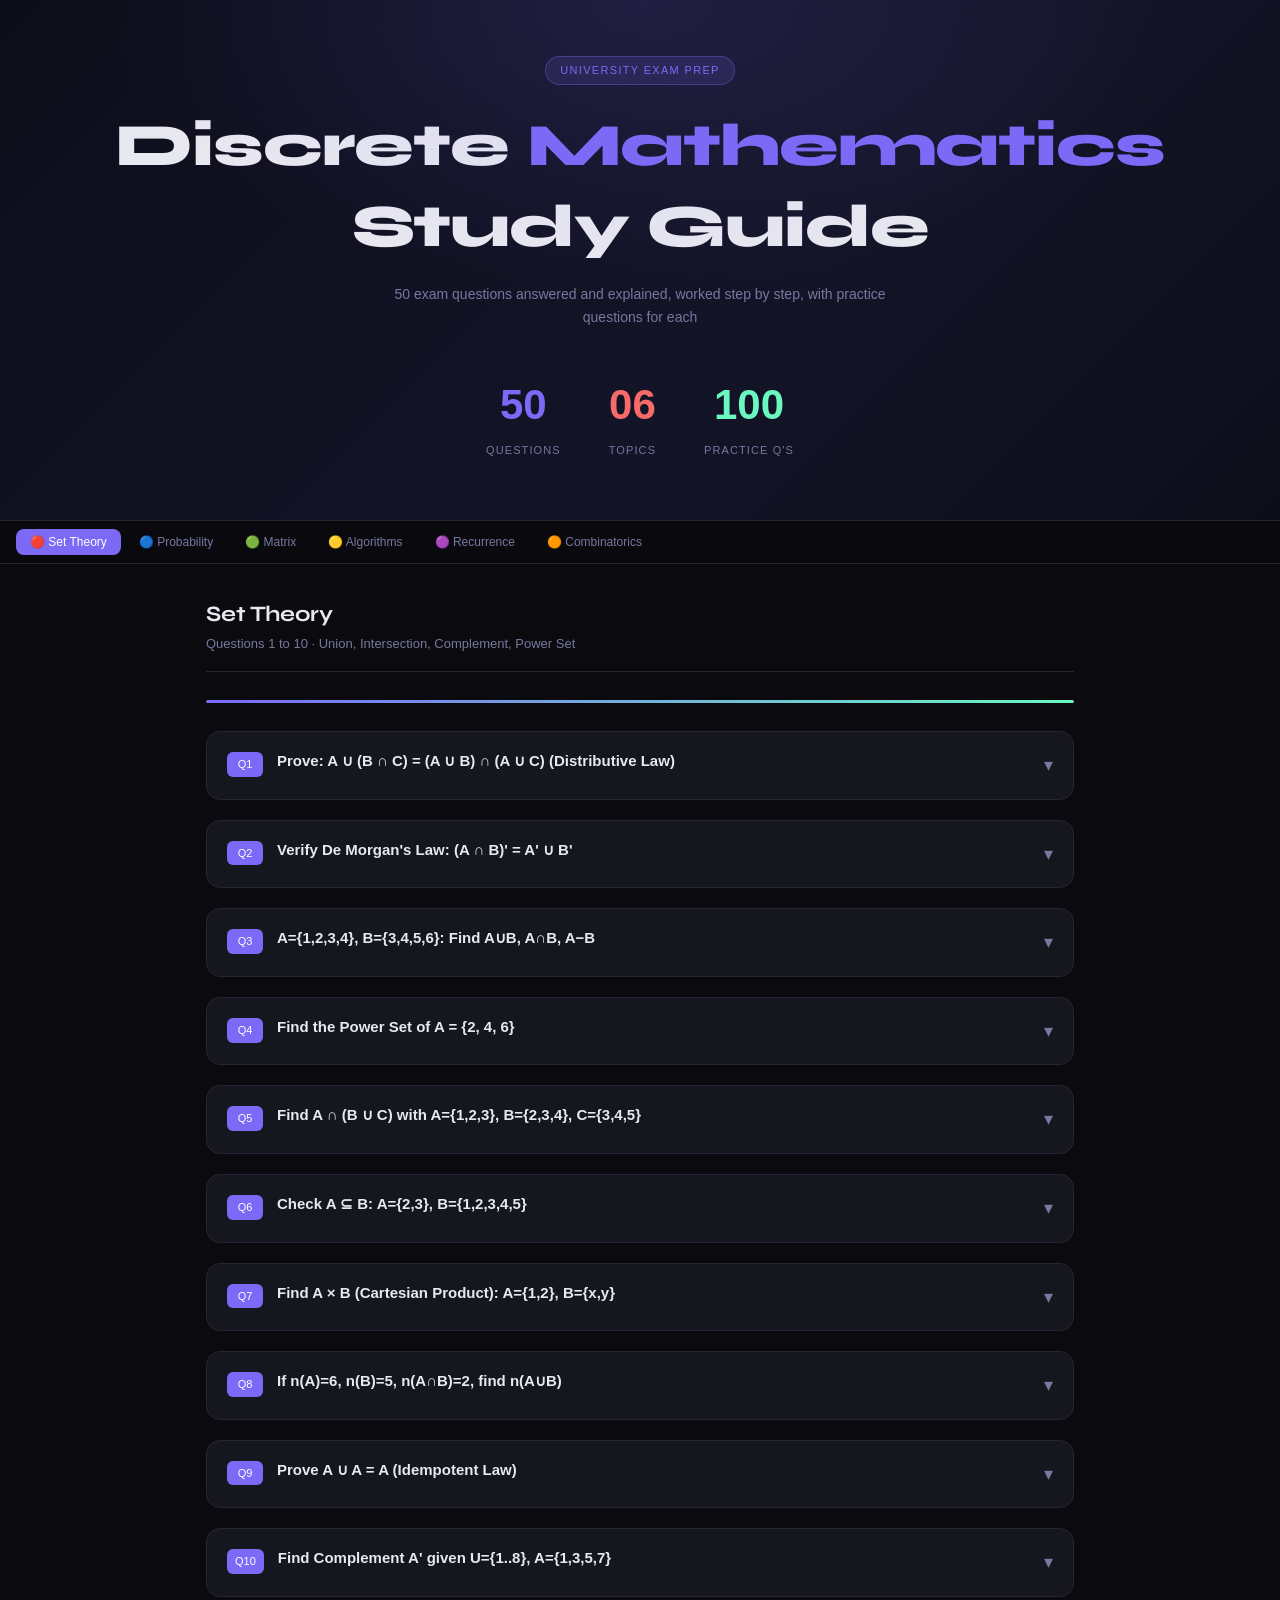
==== commit dcad3cb3: "replaced font style to arial for explainatory texts, removed word break and reduced size for title i" ====
--- a/index.html
+++ b/index.html
@@ -4,2392 +4,35 @@
 <meta charset="UTF-8">
 <meta name="viewport" content="width=device-width, initial-scale=1.0">
 <title>Discrete Maths – Final Exam Study Guide</title>
-<link href="https://fonts.googleapis.com/css2?family=Syne:wght@400;600;700;800&family=DM+Mono:wght@300;400;500&family=DM+Sans:wght@300;400;500&display=swap" rel="stylesheet">
-<style>
-  :root {
-    --bg: #0a0a0f;
-    --surface: #111118;
-    --card: #16161f;
-    --border: #252535;
-    --accent1: #7c6af7;
-    --accent2: #f76a6a;
-    --accent3: #6af7c0;
-    --accent4: #f7d06a;
-    --accent5: #6ab8f7;
-    --text: #e8e8f0;
-    --muted: #7878a0;
-    --correct: #3ef7a0;
-  }
-
-  * { margin:0; padding:0; box-sizing:border-box; }
-
-  body {
-    background: var(--bg);
-    color: var(--text);
-    font-family: 'DM Sans', sans-serif;
-    font-size: 15px;
-    line-height: 1.7;
-    min-height: 100vh;
-  }
-
-  /* HEADER */
-  .hero {
-    background: linear-gradient(135deg, #0d0d1a 0%, #141428 60%, #0d0d1a 100%);
-    border-bottom: 1px solid var(--border);
-    padding: 56px 24px 48px;
-    text-align: center;
-    position: relative;
-    overflow: hidden;
-  }
-  .hero::before {
-    content: '';
-    position: absolute;
-    inset: 0;
-    background: radial-gradient(ellipse 60% 80% at 50% 0%, rgba(124,106,247,0.15) 0%, transparent 70%);
-    pointer-events: none;
-  }
-  .hero-tag {
-    display: inline-block;
-    background: rgba(124,106,247,0.15);
-    border: 1px solid rgba(124,106,247,0.35);
-    color: var(--accent1);
-    font-family: 'DM Mono', monospace;
-    font-size: 11px;
-    letter-spacing: 0.12em;
-    text-transform: uppercase;
-    padding: 4px 14px;
-    border-radius: 20px;
-    margin-bottom: 20px;
-  }
-  .hero h1 {
-    font-family: 'Syne', sans-serif;
-    font-size: clamp(36px, 6vw, 60px);
-    font-weight: 800;
-    line-height: 1.35;
-    letter-spacing: -0.02em;
-    margin-bottom: 16px;
-  }
-  .hero h1 span { color: var(--accent1); }
-  .hero p {
-    color: var(--muted);
-    font-size: 14px;
-    max-width: 500px;
-    margin: 0 auto 36px;
-  }
-  .stats {
-    display: flex;
-    justify-content: center;
-    gap: 48px;
-    flex-wrap: wrap;
-  }
-  .stat {
-    text-align: center;
-    padding: 12px 0;
-  }
-  .stat-num {
-    font-family: 'Syne', sans-serif;
-    font-size: 42px;
-    font-weight: 800;
-    line-height: 1.3;
-    display: block;
-    margin-bottom: 8px;
-  }
-  .stat-label {
-    font-size: 11px;
-    color: var(--muted);
-    text-transform: uppercase;
-    letter-spacing: 0.1em;
-    display: block;
-  }
-
-  /* NAVIGATION */
-  .nav-bar {
-    position: sticky;
-    top: 0;
-    z-index: 100;
-    background: rgba(10,10,15,0.95);
-    backdrop-filter: blur(12px);
-    border-bottom: 1px solid var(--border);
-    padding: 0 16px;
-    overflow-x: auto;
-    white-space: nowrap;
-    scrollbar-width: none;
-  }
-  .nav-bar::-webkit-scrollbar { display: none; }
-  .nav-inner {
-    display: inline-flex;
-    gap: 4px;
-    padding: 8px 0;
-  }
-  .nav-btn {
-    background: none;
-    border: none;
-    color: var(--muted);
-    font-family: 'DM Sans', sans-serif;
-    font-size: 12px;
-    font-weight: 500;
-    padding: 6px 14px;
-    border-radius: 8px;
-    cursor: pointer;
-    transition: all 0.2s;
-    white-space: nowrap;
-  }
-  .nav-btn:hover { background: var(--card); color: var(--text); }
-  .nav-btn.active { background: var(--accent1); color: #fff; }
-
-  /* MAIN */
-  .main { max-width: 900px; margin: 0 auto; padding: 32px 16px 80px; }
-
-  /* SECTION */
-  .section { display: none; }
-  .section.active { display: block; }
-
-  .section-header {
-    display: flex;
-    align-items: center;
-    gap: 14px;
-    margin-bottom: 28px;
-    padding-bottom: 16px;
-    border-bottom: 1px solid var(--border);
-  }
-  .section-icon {
-    width: 44px; height: 44px;
-    border-radius: 12px;
-    display: flex; align-items: center; justify-content: center;
-    font-size: 20px;
-    flex-shrink: 0;
-  }
-  .section-title {
-    font-family: 'Syne', sans-serif;
-    font-size: 22px;
-    font-weight: 700;
-  }
-  .section-sub { font-size: 13px; color: var(--muted); }
-
-  /* QUESTION CARD */
-  .q-card {
-    background: var(--card);
-    border: 1px solid var(--border);
-    border-radius: 14px;
-    margin-bottom: 20px;
-    overflow: hidden;
-    transition: border-color 0.2s;
-  }
-  .q-card:hover { border-color: rgba(124,106,247,0.3); }
-
-  .q-header {
-    display: flex;
-    align-items: flex-start;
-    gap: 14px;
-    padding: 18px 20px;
-    cursor: pointer;
-    user-select: none;
-  }
-  .q-num {
-    font-family: 'DM Mono', monospace;
-    font-size: 11px;
-    font-weight: 500;
-    color: #fff;
-    background: var(--accent1);
-    padding: 3px 8px;
-    border-radius: 6px;
-    flex-shrink: 0;
-    margin-top: 2px;
-    min-width: 36px;
-    text-align: center;
-  }
-  .q-title {
-    font-family: 'Syne', sans-serif;
-    font-size: 15px;
-    font-weight: 600;
-    flex: 1;
-    line-height: 1.4;
-  }
-  .q-toggle {
-    font-size: 18px;
-    color: var(--muted);
-    transition: transform 0.25s;
-    flex-shrink: 0;
-  }
-  .q-card.open .q-toggle { transform: rotate(180deg); color: var(--accent1); }
-
-  .q-body {
-    display: none;
-    padding: 0 20px 20px;
-    border-top: 1px solid var(--border);
-  }
-  .q-card.open .q-body { display: block; }
-
-  .block { margin-top: 14px; }
-  .block-label {
-    font-family: 'DM Mono', monospace;
-    font-size: 10px;
-    text-transform: uppercase;
-    letter-spacing: 0.12em;
-    color: var(--accent3);
-    margin-bottom: 6px;
-    display: flex;
-    align-items: center;
-    gap: 6px;
-  }
-  .block-label::after {
-    content: '';
-    flex: 1;
-    height: 1px;
-    background: var(--border);
-  }
-
-  .explanation {
-    background: rgba(106,247,192,0.05);
-    border-left: 3px solid var(--accent3);
-    border-radius: 0 8px 8px 0;
-    padding: 12px 14px;
-    font-size: 14px;
-    color: #c8c8e0;
-  }
-
-  .answer-box {
-    background: rgba(124,106,247,0.07);
-    border: 1px solid rgba(124,106,247,0.2);
-    border-radius: 10px;
-    padding: 14px 16px;
-    font-size: 14px;
-  }
-  .answer-box .ans-final {
-    font-family: 'DM Mono', monospace;
-    font-size: 13px;
-    color: var(--accent3);
-    background: rgba(106,247,192,0.08);
-    border-radius: 6px;
-    padding: 10px 12px;
-    margin-top: 10px;
-    line-height: 1.8;
-  }
-
-  .steps { list-style: none; padding: 0; }
-  .steps li {
-    display: flex;
-    gap: 10px;
-    padding: 5px 0;
-    font-size: 14px;
-    color: #c0c0d8;
-    border-bottom: 1px solid rgba(255,255,255,0.04);
-  }
-  .steps li:last-child { border-bottom: none; }
-  .steps li::before {
-    content: attr(data-n);
-    font-family: 'DM Mono', monospace;
-    font-size: 11px;
-    color: var(--accent4);
-    background: rgba(247,208,106,0.1);
-    border-radius: 4px;
-    padding: 1px 6px;
-    flex-shrink: 0;
-    margin-top: 2px;
-    height: fit-content;
-  }
-
-  /* PRACTICE QUESTIONS */
-  .pq-box {
-    margin-top: 14px;
-    background: rgba(247,106,106,0.05);
-    border: 1px solid rgba(247,106,106,0.2);
-    border-radius: 10px;
-    overflow: hidden;
-  }
-  .pq-header {
-    font-family: 'DM Mono', monospace;
-    font-size: 10px;
-    text-transform: uppercase;
-    letter-spacing: 0.12em;
-    color: var(--accent2);
-    padding: 8px 14px;
-    background: rgba(247,106,106,0.08);
-    border-bottom: 1px solid rgba(247,106,106,0.15);
-    display: flex;
-    align-items: center;
-    gap: 6px;
-  }
-  .pq-item {
-    padding: 12px 14px;
-    border-bottom: 1px solid rgba(247,106,106,0.1);
-  }
-  .pq-item:last-child { border-bottom: none; }
-  .pq-q {
-    font-size: 13px;
-    font-weight: 600;
-    color: #e0d0ff;
-    margin-bottom: 6px;
-  }
-  .pq-a {
-    font-family: 'DM Mono', monospace;
-    font-size: 12px;
-    color: var(--accent4);
-    background: rgba(247,208,106,0.07);
-    border-radius: 6px;
-    padding: 8px 10px;
-    line-height: 1.7;
-  }
-  .show-pq-btn {
-    background: none;
-    border: 1px dashed rgba(247,106,106,0.3);
-    color: var(--accent2);
-    font-family: 'DM Mono', monospace;
-    font-size: 11px;
-    letter-spacing: 0.08em;
-    padding: 6px 12px;
-    border-radius: 6px;
-    cursor: pointer;
-    margin-top: 8px;
-    transition: all 0.2s;
-  }
-  .show-pq-btn:hover { background: rgba(247,106,106,0.1); }
-  .pq-ans-hidden { display: none; }
-  .pq-ans-hidden.revealed { display: block; }
-
-  /* COLOR VARIANTS */
-  .s-set .q-num { background: var(--accent1); }
-  .s-prob .q-num { background: var(--accent2); }
-  .s-matrix .q-num { background: var(--accent5); }
-  .s-algo .q-num { background: var(--accent3); color: #000; }
-  .s-rec .q-num { background: var(--accent4); color: #000; }
-  .s-comb .q-num { background: #d06af7; }
-
-  .s-set .section-icon { background: rgba(124,106,247,0.15); }
-  .s-prob .section-icon { background: rgba(247,106,106,0.15); }
-  .s-matrix .section-icon { background: rgba(106,184,247,0.15); }
-  .s-algo .section-icon { background: rgba(106,247,192,0.15); }
-  .s-rec .section-icon { background: rgba(247,208,106,0.15); }
-  .s-comb .section-icon { background: rgba(208,106,247,0.15); }
-
-  .progress-bar {
-    height: 3px;
-    background: var(--border);
-    border-radius: 2px;
-    margin-bottom: 28px;
-    overflow: hidden;
-  }
-  .progress-fill {
-    height: 100%;
-    background: linear-gradient(90deg, var(--accent1), var(--accent3));
-    border-radius: 2px;
-    transition: width 0.4s;
-  }
-
-  code {
-    font-family: 'DM Mono', monospace;
-    font-size: 12px;
-    background: rgba(255,255,255,0.07);
-    padding: 1px 5px;
-    border-radius: 4px;
-    color: var(--accent4);
-  }
-
-  .formula {
-    font-family: 'DM Mono', monospace;
-    font-size: 13px;
-    color: var(--accent1);
-    background: rgba(124,106,247,0.1);
-    border: 1px solid rgba(124,106,247,0.2);
-    border-radius: 6px;
-    padding: 8px 12px;
-    margin: 8px 0;
-    display: inline-block;
-  }
-
-  @media (max-width: 600px) {
-    .q-title { font-size: 14px; }
-    .hero h1 { font-size: 32px; }
-    .stats { gap: 28px; }
-    .stat-num { font-size: 34px; }
-  }
-</style>
+<link href="https://fonts.googleapis.com/css2?family=Syne:wght@400;600;700;800&display=swap" rel="stylesheet">
+<link rel="stylesheet" href="styles.css">
 </head>
 <body>
 
 <div class="hero">
   <div class="hero-tag">University Exam Prep</div>
   <h1>Discrete <span>Mathematics</span><br>Study Guide</h1>
-  <p>50 exam questions explained from scratch, worked step-by-step, with 2 practice questions each.</p>
+  <p>50 exam questions answered and explained, worked step by step, with practice questions for each</p>
   <div class="stats">
     <div class="stat"><span class="stat-num" style="color:var(--accent1)">50</span><span class="stat-label">Questions</span></div>
-    <div class="stat"><span class="stat-num" style="color:var(--accent2)">6</span><span class="stat-label">Topics</span></div>
+    <div class="stat"><span class="stat-num" style="color:var(--accent2)">06</span><span class="stat-label">Topics</span></div>
     <div class="stat"><span class="stat-num" style="color:var(--accent3)">100</span><span class="stat-label">Practice Q's</span></div>
-    <div class="stat"><span class="stat-num" style="color:var(--accent4)">∞</span><span class="stat-label">Best of wishes</span></div>
   </div>
 </div>
 
 <div class="nav-bar">
   <div class="nav-inner">
-    <button class="nav-btn active" onclick="showSection('set')">🔵 Set Theory</button>
-    <button class="nav-btn" onclick="showSection('prob')">🔴 Probability</button>
-    <button class="nav-btn" onclick="showSection('matrix')">🔷 Matrix</button>
-    <button class="nav-btn" onclick="showSection('algo')">🟢 Algorithms</button>
-    <button class="nav-btn" onclick="showSection('rec')">🟡 Recurrence</button>
-    <button class="nav-btn" onclick="showSection('comb')">🟣 Combinatorics</button>
+    <button class="nav-btn active" onclick="showSection('set')">🔴 Set Theory</button>
+    <button class="nav-btn" onclick="showSection('prob')">🔵 Probability</button>
+    <button class="nav-btn" onclick="showSection('matrix')">🟢 Matrix</button>
+    <button class="nav-btn" onclick="showSection('algo')">🟡 Algorithms</button>
+    <button class="nav-btn" onclick="showSection('rec')">🟣 Recurrence</button>
+    <button class="nav-btn" onclick="showSection('comb')">🟠 Combinatorics</button>
   </div>
 </div>
 
-<div class="main">
+<div class="main"></div>
 
-<!-- SET THEORY -->
-<div class="section s-set active" id="sec-set">
-  <div class="section-header">
-    <div class="section-icon">🔵</div>
-    <div>
-      <div class="section-title">Set Theory</div>
-      <div class="section-sub">Questions 1 to 10 · Union, Intersection, Complement, Power Set</div>
-    </div>
-  </div>
-  <div class="progress-bar"><div class="progress-fill" style="width:100%"></div></div>
-
-  <div class="q-card" id="q1">
-    <div class="q-header" onclick="toggle('q1')">
-      <span class="q-num">Q1</span>
-      <span class="q-title">Prove: A ∪ (B ∩ C) = (A ∪ B) ∩ (A ∪ C) (Distributive Law)</span>
-      <span class="q-toggle">▾</span>
-    </div>
-    <div class="q-body">
-      <div class="block">
-        <div class="block-label">💡 What this is asking</div>
-        <div class="explanation">This is the <strong>Distributive Law of Set Theory</strong>. It says "union distributes over intersection", just like multiplication distributes over addition in algebra (a×(b+c) = a×b + a×c). We prove it by showing every element on the left side is also on the right, and vice versa.</div>
-      </div>
-      <div class="block">
-        <div class="block-label">✅ Proof</div>
-        <div class="answer-box">
-          <ol class="steps">
-            <li data-n="→"><strong>Forward direction:</strong> Let x ∈ A ∪ (B ∩ C). Then x ∈ A, or x ∈ (B ∩ C).</li>
-            <li data-n="→">Case 1: x ∈ A → x ∈ A ∪ B AND x ∈ A ∪ C → x ∈ (A ∪ B) ∩ (A ∪ C)</li>
-            <li data-n="→">Case 2: x ∈ B ∩ C → x ∈ B AND x ∈ C → x ∈ A ∪ B AND x ∈ A ∪ C → same conclusion</li>
-            <li data-n="←"><strong>Backward direction:</strong> Let x ∈ (A∪B) ∩ (A∪C). Then x ∈ A∪B and x ∈ A∪C.</li>
-            <li data-n="←">If x ∈ A → done. If x ∉ A, then x must be in B (from A∪B) AND in C (from A∪C) → x ∈ B∩C → x ∈ A∪(B∩C)</li>
-          </ol>
-          <div class="ans-final">∴ A ∪ (B ∩ C) = (A ∪ B) ∩ (A ∪ C) ✓ (Proven by element argument)</div>
-        </div>
-      </div>
-      <div class="block">
-        <div class="block-label">🎯 Practice Questions</div>
-        <div class="pq-box">
-          <div class="pq-header">📝 Try These</div>
-          <div class="pq-item">
-            <div class="pq-q">P1. Prove: A ∩ (B ∪ C) = (A ∩ B) ∪ (A ∩ C)</div>
-            <button class="show-pq-btn" onclick="revealAns(this)">Show Answer ▾</button>
-            <div class="pq-ans-hidden">
-              <div class="pq-a">Similar element argument: If x ∈ A∩(B∪C), then x ∈ A and (x ∈ B or x ∈ C).<br>
-Case 1: x ∈ B → x ∈ A∩B → x ∈ (A∩B)∪(A∩C)<br>
-Case 2: x ∈ C → x ∈ A∩C → x ∈ (A∩B)∪(A∩C)<br>
-Backward: if x ∈ (A∩B)∪(A∩C) → x ∈ A∩B or x ∈ A∩C → x ∈ A and x ∈ B∪C ✓</div>
-            </div>
-          </div>
-          <div class="pq-item">
-            <div class="pq-q">P2. Using A={1,2,3}, B={2,3,4}, C={3,4,5}, verify: A ∪ (B ∩ C) = (A ∪ B) ∩ (A ∪ C)</div>
-            <button class="show-pq-btn" onclick="revealAns(this)">Show Answer ▾</button>
-            <div class="pq-ans-hidden">
-              <div class="pq-a">B ∩ C = {3,4}<br>
-LHS: A ∪ {3,4} = {1,2,3,4}<br>
-A ∪ B = {1,2,3,4},  A ∪ C = {1,2,3,4,5}<br>
-RHS: {1,2,3,4} ∩ {1,2,3,4,5} = {1,2,3,4} ✓ Both sides equal.</div>
-            </div>
-          </div>
-        </div>
-      </div>
-    </div>
-  </div>
-
-  <div class="q-card" id="q2">
-    <div class="q-header" onclick="toggle('q2')">
-      <span class="q-num">Q2</span>
-      <span class="q-title">Verify De Morgan's Law: (A ∩ B)' = A' ∪ B'</span>
-      <span class="q-toggle">▾</span>
-    </div>
-    <div class="q-body">
-      <div class="block">
-        <div class="block-label">💡 What this is asking</div>
-        <div class="explanation"><strong>De Morgan's Laws</strong> are two rules: (A∩B)' = A'∪B' and (A∪B)' = A'∩B'. They tell us how complements work with ∩ and ∪. Think of it like English: "NOT (raining AND cold)" = "NOT raining OR NOT cold".</div>
-      </div>
-      <div class="block">
-        <div class="block-label">✅ Verification with example</div>
-        <div class="answer-box">
-          Let U={1,2,3,4,5}, A={1,2,3}, B={2,3,4}
-          <ol class="steps">
-            <li data-n="1">A ∩ B = {2,3}</li>
-            <li data-n="2">(A ∩ B)' = U − {2,3} = <strong>{1,4,5}</strong> ← Left side</li>
-            <li data-n="3">A' = U − A = {4,5} and B' = U − B = {1,5}</li>
-            <li data-n="4">A' ∪ B' = {4,5} ∪ {1,5} = <strong>{1,4,5}</strong> ← Right side</li>
-          </ol>
-          <div class="ans-final">Both sides = {1,4,5} ✓ De Morgan's Law verified!</div>
-        </div>
-      </div>
-      <div class="block">
-        <div class="block-label">🎯 Practice Questions</div>
-        <div class="pq-box">
-          <div class="pq-header">📝 Try These</div>
-          <div class="pq-item">
-            <div class="pq-q">P1. Verify the other De Morgan's Law: (A ∪ B)' = A' ∩ B' using U={1..6}, A={1,2,3}, B={3,4,5}</div>
-            <button class="show-pq-btn" onclick="revealAns(this)">Show Answer ▾</button>
-            <div class="pq-ans-hidden">
-              <div class="pq-a">A ∪ B = {1,2,3,4,5} → (A∪B)' = {6} ← LHS<br>
-A' = {4,5,6}, B' = {1,2,6}<br>
-A' ∩ B' = {6} ✓ Both sides equal.</div>
-            </div>
-          </div>
-          <div class="pq-item">
-            <div class="pq-q">P2. If U={a,b,c,d,e}, A={a,c,e}, B={b,c,d}, find (A∩B)' and A'∪B' and verify they're equal.</div>
-            <button class="show-pq-btn" onclick="revealAns(this)">Show Answer ▾</button>
-            <div class="pq-ans-hidden">
-              <div class="pq-a">A∩B = {c} → (A∩B)' = {a,b,d,e}<br>
-A' = {b,d}, B' = {a,e}<br>
-A'∪B' = {a,b,d,e} ✓ Verified.</div>
-            </div>
-          </div>
-        </div>
-      </div>
-    </div>
-  </div>
-
-  <div class="q-card" id="q3">
-    <div class="q-header" onclick="toggle('q3')">
-      <span class="q-num">Q3</span>
-      <span class="q-title">A={1,2,3,4}, B={3,4,5,6}: Find A∪B, A∩B, A−B</span>
-      <span class="q-toggle">▾</span>
-    </div>
-    <div class="q-body">
-      <div class="block">
-        <div class="block-label">💡 What this is asking</div>
-        <div class="explanation"><strong>Union (∪)</strong> = all elements in EITHER set. <strong>Intersection (∩)</strong> = elements in BOTH sets. <strong>Difference (A−B)</strong> = elements in A but NOT in B. These are the 3 most fundamental set operations.</div>
-      </div>
-      <div class="block">
-        <div class="block-label">✅ Answer</div>
-        <div class="answer-box">
-          <ol class="steps">
-            <li data-n="∪">A ∪ B = all elements from both = {1,2,3,4,5,6}</li>
-            <li data-n="∩">A ∩ B = only what's in both = {3,4}</li>
-            <li data-n="−">A − B = in A but remove what's in B = {1,2,3,4} − {3,4} = {1,2}</li>
-          </ol>
-          <div class="ans-final">A∪B = {1,2,3,4,5,6} | A∩B = {3,4} | A−B = {1,2}</div>
-        </div>
-      </div>
-      <div class="block">
-        <div class="block-label">🎯 Practice Questions</div>
-        <div class="pq-box">
-          <div class="pq-header">📝 Try These</div>
-          <div class="pq-item">
-            <div class="pq-q">P1. A={2,4,6,8}, B={4,8,10,12}. Find A∪B, A∩B, B−A.</div>
-            <button class="show-pq-btn" onclick="revealAns(this)">Show Answer ▾</button>
-            <div class="pq-ans-hidden"><div class="pq-a">A∪B = {2,4,6,8,10,12}<br>A∩B = {4,8}<br>B−A = {10,12}</div></div>
-          </div>
-          <div class="pq-item">
-            <div class="pq-q">P2. A={a,b,c,d}, B={c,d,e,f}. Find A∩B and A−B.</div>
-            <button class="show-pq-btn" onclick="revealAns(this)">Show Answer ▾</button>
-            <div class="pq-ans-hidden"><div class="pq-a">A∩B = {c,d}<br>A−B = {a,b}</div></div>
-          </div>
-        </div>
-      </div>
-    </div>
-  </div>
-
-  <div class="q-card" id="q4">
-    <div class="q-header" onclick="toggle('q4')">
-      <span class="q-num">Q4</span>
-      <span class="q-title">Find the Power Set of A = {2, 4, 6}</span>
-      <span class="q-toggle">▾</span>
-    </div>
-    <div class="q-body">
-      <div class="block">
-        <div class="block-label">💡 What this is asking</div>
-        <div class="explanation">The <strong>Power Set P(A)</strong> is the set of ALL possible subsets of A, including the empty set and A itself. If |A| = n elements, then |P(A)| = 2ⁿ subsets. Here n=3, so we get 2³ = 8 subsets.</div>
-      </div>
-      <div class="block">
-        <div class="block-label">✅ Answer</div>
-        <div class="answer-box">
-          A = {2, 4, 6} → n = 3 → 2³ = 8 subsets
-          <div class="ans-final">P(A) = { ∅, {2}, {4}, {6}, {2,4}, {2,6}, {4,6}, {2,4,6} }</div>
-        </div>
-      </div>
-      <div class="block">
-        <div class="block-label">🎯 Practice Questions</div>
-        <div class="pq-box">
-          <div class="pq-header">📝 Try These</div>
-          <div class="pq-item">
-            <div class="pq-q">P1. Find the power set of B = {a, b}. How many subsets?</div>
-            <button class="show-pq-btn" onclick="revealAns(this)">Show Answer ▾</button>
-            <div class="pq-ans-hidden"><div class="pq-a">n=2 → 2² = 4 subsets<br>P(B) = {∅, {a}, {b}, {a,b}}</div></div>
-          </div>
-          <div class="pq-item">
-            <div class="pq-q">P2. If |P(A)| = 16, how many elements does A have?</div>
-            <button class="show-pq-btn" onclick="revealAns(this)">Show Answer ▾</button>
-            <div class="pq-ans-hidden"><div class="pq-a">2ⁿ = 16 → n = 4. So A has 4 elements.</div></div>
-          </div>
-        </div>
-      </div>
-    </div>
-  </div>
-
-  <div class="q-card" id="q5">
-    <div class="q-header" onclick="toggle('q5')">
-      <span class="q-num">Q5</span>
-      <span class="q-title">Find A ∩ (B ∪ C) with A={1,2,3}, B={2,3,4}, C={3,4,5}</span>
-      <span class="q-toggle">▾</span>
-    </div>
-    <div class="q-body">
-      <div class="block">
-        <div class="block-label">💡 What this is asking</div>
-        <div class="explanation">This is a nested set operation. Always work <strong>inside out</strong>: compute B∪C first, then intersect the result with A. Like maths with brackets: do brackets first!</div>
-      </div>
-      <div class="block">
-        <div class="block-label">✅ Answer</div>
-        <div class="answer-box">
-          <ol class="steps">
-            <li data-n="1">B ∪ C = {2,3,4} ∪ {3,4,5} = {2,3,4,5}</li>
-            <li data-n="2">A ∩ (B∪C) = {1,2,3} ∩ {2,3,4,5} = {2,3}</li>
-          </ol>
-          <div class="ans-final">A ∩ (B ∪ C) = {2, 3}</div>
-        </div>
-      </div>
-      <div class="block">
-        <div class="block-label">🎯 Practice Questions</div>
-        <div class="pq-box">
-          <div class="pq-header">📝 Try These</div>
-          <div class="pq-item">
-            <div class="pq-q">P1. A={1,2,3,4}, B={3,5}, C={1,4,5}. Find A ∩ (B ∪ C).</div>
-            <button class="show-pq-btn" onclick="revealAns(this)">Show Answer ▾</button>
-            <div class="pq-ans-hidden"><div class="pq-a">B∪C={1,3,4,5}. A∩{1,3,4,5}={1,3,4}</div></div>
-          </div>
-          <div class="pq-item">
-            <div class="pq-q">P2. A={x,y,z}, B={y,z,w}, C={z,w,v}. Find (A∪B) ∩ C.</div>
-            <button class="show-pq-btn" onclick="revealAns(this)">Show Answer ▾</button>
-            <div class="pq-ans-hidden"><div class="pq-a">A∪B={x,y,z,w}. {x,y,z,w}∩{z,w,v}={z,w}</div></div>
-          </div>
-        </div>
-      </div>
-    </div>
-  </div>
-
-  <div class="q-card" id="q6">
-    <div class="q-header" onclick="toggle('q6')">
-      <span class="q-num">Q6</span>
-      <span class="q-title">Check A ⊆ B: A={2,3}, B={1,2,3,4,5}</span>
-      <span class="q-toggle">▾</span>
-    </div>
-    <div class="q-body">
-      <div class="block">
-        <div class="block-label">💡 What this is asking</div>
-        <div class="explanation">A is a <strong>subset</strong> of B (written A ⊆ B) if every element of A is also in B. Check each element of A one by one.</div>
-      </div>
-      <div class="block">
-        <div class="block-label">✅ Answer</div>
-        <div class="answer-box">
-          <ol class="steps">
-            <li data-n="✓">Is 2 ∈ B? Yes (B = {1,2,3,4,5})</li>
-            <li data-n="✓">Is 3 ∈ B? Yes</li>
-          </ol>
-          <div class="ans-final">A ⊆ B ✓ Yes, A is a subset of B.</div>
-        </div>
-      </div>
-      <div class="block">
-        <div class="block-label">🎯 Practice Questions</div>
-        <div class="pq-box">
-          <div class="pq-header">📝 Try These</div>
-          <div class="pq-item">
-            <div class="pq-q">P1. Is A={1,5,7} ⊆ B={1,2,3,4,5,6}?</div>
-            <button class="show-pq-btn" onclick="revealAns(this)">Show Answer ▾</button>
-            <div class="pq-ans-hidden"><div class="pq-a">7 ∉ B. So A ⊄ B. No, A is NOT a subset of B.</div></div>
-          </div>
-          <div class="pq-item">
-            <div class="pq-q">P2. Is ∅ a subset of every set? Explain.</div>
-            <button class="show-pq-btn" onclick="revealAns(this)">Show Answer ▾</button>
-            <div class="pq-ans-hidden"><div class="pq-a">Yes. The empty set is a subset of every set because there are no elements in ∅ to violate the condition. This is called a "vacuous truth."</div></div>
-          </div>
-        </div>
-      </div>
-    </div>
-  </div>
-
-  <div class="q-card" id="q7">
-    <div class="q-header" onclick="toggle('q7')">
-      <span class="q-num">Q7</span>
-      <span class="q-title">Find A × B (Cartesian Product): A={1,2}, B={x,y}</span>
-      <span class="q-toggle">▾</span>
-    </div>
-    <div class="q-body">
-      <div class="block">
-        <div class="block-label">💡 What this is asking</div>
-        <div class="explanation">The <strong>Cartesian Product</strong> A×B is every possible ordered pair (a, b) where a comes from A and b comes from B. If |A|=m and |B|=n, then |A×B| = m×n pairs.</div>
-      </div>
-      <div class="block">
-        <div class="block-label">✅ Answer</div>
-        <div class="answer-box">
-          Pair every element of A with every element of B:
-          <div class="ans-final">A × B = {(1,x), (1,y), (2,x), (2,y)}</div>
-          Note: 2 × 2 = 4 ordered pairs total
-        </div>
-      </div>
-      <div class="block">
-        <div class="block-label">🎯 Practice Questions</div>
-        <div class="pq-box">
-          <div class="pq-header">📝 Try These</div>
-          <div class="pq-item">
-            <div class="pq-q">P1. A={a,b,c}, B={1,2}. Find A×B and |A×B|.</div>
-            <button class="show-pq-btn" onclick="revealAns(this)">Show Answer ▾</button>
-            <div class="pq-ans-hidden"><div class="pq-a">A×B = {(a,1),(a,2),(b,1),(b,2),(c,1),(c,2)}. |A×B| = 6</div></div>
-          </div>
-          <div class="pq-item">
-            <div class="pq-q">P2. Is A×B equal to B×A? Show with A={1,2}, B={p,q}.</div>
-            <button class="show-pq-btn" onclick="revealAns(this)">Show Answer ▾</button>
-            <div class="pq-ans-hidden"><div class="pq-a">A×B={(1,p),(1,q),(2,p),(2,q)}<br>B×A={(p,1),(p,2),(q,1),(q,2)}<br>They are NOT equal (order matters in pairs). A×B ≠ B×A in general.</div></div>
-          </div>
-        </div>
-      </div>
-    </div>
-  </div>
-
-  <div class="q-card" id="q8">
-    <div class="q-header" onclick="toggle('q8')">
-      <span class="q-num">Q8</span>
-      <span class="q-title">If n(A)=6, n(B)=5, n(A∩B)=2, find n(A∪B)</span>
-      <span class="q-toggle">▾</span>
-    </div>
-    <div class="q-body">
-      <div class="block">
-        <div class="block-label">💡 What this is asking</div>
-        <div class="explanation">This uses the <strong>Inclusion-Exclusion Principle</strong>: when you add two sets together, you count the overlap twice, so you must subtract it once. Formula: n(A∪B) = n(A) + n(B) − n(A∩B)</div>
-      </div>
-      <div class="block">
-        <div class="block-label">✅ Answer</div>
-        <div class="answer-box">
-          <div class="formula">n(A∪B) = n(A) + n(B) − n(A∩B)</div>
-          <div class="ans-final">n(A∪B) = 6 + 5 − 2 = 9</div>
-        </div>
-      </div>
-      <div class="block">
-        <div class="block-label">🎯 Practice Questions</div>
-        <div class="pq-box">
-          <div class="pq-header">📝 Try These</div>
-          <div class="pq-item">
-            <div class="pq-q">P1. n(A)=10, n(B)=8, n(A∪B)=15. Find n(A∩B).</div>
-            <button class="show-pq-btn" onclick="revealAns(this)">Show Answer ▾</button>
-            <div class="pq-ans-hidden"><div class="pq-a">n(A∩B) = n(A)+n(B)−n(A∪B) = 10+8−15 = 3</div></div>
-          </div>
-          <div class="pq-item">
-            <div class="pq-q">P2. In a class of 30 students, 18 study Maths, 15 study English, 7 study both. How many study at least one?</div>
-            <button class="show-pq-btn" onclick="revealAns(this)">Show Answer ▾</button>
-            <div class="pq-ans-hidden"><div class="pq-a">n(M∪E) = 18+15−7 = 26 students study at least one subject.</div></div>
-          </div>
-        </div>
-      </div>
-    </div>
-  </div>
-
-  <div class="q-card" id="q9">
-    <div class="q-header" onclick="toggle('q9')">
-      <span class="q-num">Q9</span>
-      <span class="q-title">Prove A ∪ A = A (Idempotent Law)</span>
-      <span class="q-toggle">▾</span>
-    </div>
-    <div class="q-body">
-      <div class="block">
-        <div class="block-label">💡 What this is asking</div>
-        <div class="explanation">This is the <strong>Idempotent Law</strong>. It means unioning a set with itself gives back the same set. No new elements can come from A that weren't already in A.</div>
-      </div>
-      <div class="block">
-        <div class="block-label">✅ Proof</div>
-        <div class="answer-box">
-          <ol class="steps">
-            <li data-n="→">Suppose x ∈ A ∪ A. By definition of union, x ∈ A or x ∈ A. Either way, x ∈ A.</li>
-            <li data-n="←">Suppose x ∈ A. Then x ∈ A ∪ A (since x is in at least one of the A's).</li>
-          </ol>
-          <div class="ans-final">∴ A ∪ A = A ✓</div>
-          Also note: A ∩ A = A works the same way.
-        </div>
-      </div>
-      <div class="block">
-        <div class="block-label">🎯 Practice Questions</div>
-        <div class="pq-box">
-          <div class="pq-header">📝 Try These</div>
-          <div class="pq-item">
-            <div class="pq-q">P1. Prove A ∩ A = A.</div>
-            <button class="show-pq-btn" onclick="revealAns(this)">Show Answer ▾</button>
-            <div class="pq-ans-hidden"><div class="pq-a">If x ∈ A∩A → x ∈ A and x ∈ A → x ∈ A. Conversely x ∈ A → x ∈ A and x ∈ A → x ∈ A∩A. ∴ A∩A = A ✓</div></div>
-          </div>
-          <div class="pq-item">
-            <div class="pq-q">P2. Prove A ∪ ∅ = A.</div>
-            <button class="show-pq-btn" onclick="revealAns(this)">Show Answer ▾</button>
-            <div class="pq-ans-hidden"><div class="pq-a">If x ∈ A∪∅ → x ∈ A or x ∈ ∅. Since ∅ has no elements, x must be in A. Conversely x ∈ A → x ∈ A∪∅. ∴ A∪∅ = A ✓</div></div>
-          </div>
-        </div>
-      </div>
-    </div>
-  </div>
-
-  <div class="q-card" id="q10">
-    <div class="q-header" onclick="toggle('q10')">
-      <span class="q-num">Q10</span>
-      <span class="q-title">Find Complement A' given U={1..8}, A={1,3,5,7}</span>
-      <span class="q-toggle">▾</span>
-    </div>
-    <div class="q-body">
-      <div class="block">
-        <div class="block-label">💡 What this is asking</div>
-        <div class="explanation">The <strong>complement A'</strong> (also written Aᶜ or Ā) = U − A. It's all elements in the universal set U that are NOT in A. Think of it as "everything else."</div>
-      </div>
-      <div class="block">
-        <div class="block-label">✅ Answer</div>
-        <div class="answer-box">
-          U = {1,2,3,4,5,6,7,8}, A = {1,3,5,7}
-          <div class="ans-final">A' = U − A = {2, 4, 6, 8}</div>
-          (Everything in U that is NOT in A)
-        </div>
-      </div>
-      <div class="block">
-        <div class="block-label">🎯 Practice Questions</div>
-        <div class="pq-box">
-          <div class="pq-header">📝 Try These</div>
-          <div class="pq-item">
-            <div class="pq-q">P1. U={a,b,c,d,e,f}, A={b,d,f}. Find A'.</div>
-            <button class="show-pq-btn" onclick="revealAns(this)">Show Answer ▾</button>
-            <div class="pq-ans-hidden"><div class="pq-a">A' = {a,c,e}</div></div>
-          </div>
-          <div class="pq-item">
-            <div class="pq-q">P2. Prove (A')' = A.</div>
-            <button class="show-pq-btn" onclick="revealAns(this)">Show Answer ▾</button>
-            <div class="pq-ans-hidden"><div class="pq-a">A' = U−A. (A')' = U−(U−A) = A. Since removing from U the things NOT in A leaves exactly A. ✓</div></div>
-          </div>
-        </div>
-      </div>
-    </div>
-  </div>
-</div>
-
-
-<!-- PROBABILITY -->
-<div class="section s-prob" id="sec-prob">
-  <div class="section-header">
-    <div class="section-icon">🔴</div>
-    <div>
-      <div class="section-title">Probability</div>
-      <div class="section-sub">Questions 11 to 20 · Classical Probability, Coins, Dice, Cards</div>
-    </div>
-  </div>
-  <div class="progress-bar"><div class="progress-fill" style="width:100%; background: linear-gradient(90deg, var(--accent2), var(--accent4));"></div></div>
-
-  <div class="q-card" id="q11">
-    <div class="q-header" onclick="toggle('q11')">
-      <span class="q-num">Q11</span>
-      <span class="q-title">Find probability of selecting a red ball from {3 red, 2 blue, 5 green}</span>
-      <span class="q-toggle">▾</span>
-    </div>
-    <div class="q-body">
-      <div class="block">
-        <div class="block-label">💡 What this is asking</div>
-        <div class="explanation">Basic probability formula: <strong>P(event) = favourable outcomes divided by total outcomes</strong>. Count what you want, divide by everything possible.</div>
-      </div>
-      <div class="block">
-        <div class="block-label">✅ Answer</div>
-        <div class="answer-box">
-          Total balls = 3+2+5 = 10. Red balls = 3.
-          <div class="formula">P(red) = 3/10 = 0.3</div>
-          <div class="ans-final">P(red) = 3/10 = 30%</div>
-        </div>
-      </div>
-      <div class="block">
-        <div class="block-label">🎯 Practice Questions</div>
-        <div class="pq-box">
-          <div class="pq-header">📝 Try These</div>
-          <div class="pq-item">
-            <div class="pq-q">P1. Bag contains 4 red, 6 blue, 2 yellow. P(blue)?</div>
-            <button class="show-pq-btn" onclick="revealAns(this)">Show Answer ▾</button>
-            <div class="pq-ans-hidden"><div class="pq-a">Total=12. P(blue)=6/12=1/2=0.5</div></div>
-          </div>
-          <div class="pq-item">
-            <div class="pq-q">P2. P(not red) from original bag of 10 (3 red)?</div>
-            <button class="show-pq-btn" onclick="revealAns(this)">Show Answer ▾</button>
-            <div class="pq-ans-hidden"><div class="pq-a">P(not red) = 1 − P(red) = 1 − 3/10 = 7/10</div></div>
-          </div>
-        </div>
-      </div>
-    </div>
-  </div>
-
-  <div class="q-card" id="q12">
-    <div class="q-header" onclick="toggle('q12')">
-      <span class="q-num">Q12</span>
-      <span class="q-title">Find P(sum = 9) when rolling two dice</span>
-      <span class="q-toggle">▾</span>
-    </div>
-    <div class="q-body">
-      <div class="block">
-        <div class="block-label">💡 What this is asking</div>
-        <div class="explanation">Two dice have 6×6=36 equally likely outcomes. List all pairs (die1, die2) that add up to 9, then divide by 36.</div>
-      </div>
-      <div class="block">
-        <div class="block-label">✅ Answer</div>
-        <div class="answer-box">
-          Pairs summing to 9: (3,6),(4,5),(5,4),(6,3) = 4 pairs
-          <div class="formula">P(sum=9) = 4/36 = 1/9</div>
-          <div class="ans-final">P(sum = 9) = 4/36 = 1/9 ≈ 0.111</div>
-        </div>
-      </div>
-      <div class="block">
-        <div class="block-label">🎯 Practice Questions</div>
-        <div class="pq-box">
-          <div class="pq-header">📝 Try These</div>
-          <div class="pq-item">
-            <div class="pq-q">P1. Find P(sum = 7) with two dice.</div>
-            <button class="show-pq-btn" onclick="revealAns(this)">Show Answer ▾</button>
-            <div class="pq-ans-hidden"><div class="pq-a">Pairs: (1,6),(2,5),(3,4),(4,3),(5,2),(6,1) = 6 pairs. P = 6/36 = 1/6</div></div>
-          </div>
-          <div class="pq-item">
-            <div class="pq-q">P2. Find P(sum is even) with two dice.</div>
-            <button class="show-pq-btn" onclick="revealAns(this)">Show Answer ▾</button>
-            <div class="pq-ans-hidden"><div class="pq-a">Even sums: both even (3×3=9 ways) + both odd (3×3=9 ways) = 18 ways. P = 18/36 = 1/2</div></div>
-          </div>
-        </div>
-      </div>
-    </div>
-  </div>
-
-  <div class="q-card" id="q13">
-    <div class="q-header" onclick="toggle('q13')">
-      <span class="q-num">Q13</span>
-      <span class="q-title">Probability of exactly 1 head when tossing 3 coins</span>
-      <span class="q-toggle">▾</span>
-    </div>
-    <div class="q-body">
-      <div class="block">
-        <div class="block-label">💡 What this is asking</div>
-        <div class="explanation">3 coins gives 2³=8 equally likely outcomes. List all outcomes with exactly 1 head (H), count them, divide by 8. Each outcome is a sequence like HHT.</div>
-      </div>
-      <div class="block">
-        <div class="block-label">✅ Answer</div>
-        <div class="answer-box">
-          All outcomes: HHH, HHT, HTH, HTT, THH, THT, TTH, TTT (8 total)<br>
-          Exactly 1 head: HTT, THT, TTH = 3 outcomes
-          <div class="ans-final">P(exactly 1 head) = 3/8</div>
-        </div>
-      </div>
-      <div class="block">
-        <div class="block-label">🎯 Practice Questions</div>
-        <div class="pq-box">
-          <div class="pq-header">📝 Try These</div>
-          <div class="pq-item">
-            <div class="pq-q">P1. P(exactly 2 heads) from 3 coins?</div>
-            <button class="show-pq-btn" onclick="revealAns(this)">Show Answer ▾</button>
-            <div class="pq-ans-hidden"><div class="pq-a">HHT, HTH, THH = 3 outcomes. P = 3/8</div></div>
-          </div>
-          <div class="pq-item">
-            <div class="pq-q">P2. P(at least 2 heads) from 3 coins?</div>
-            <button class="show-pq-btn" onclick="revealAns(this)">Show Answer ▾</button>
-            <div class="pq-ans-hidden"><div class="pq-a">2 heads (3) + 3 heads (1) = 4 outcomes. P = 4/8 = 1/2</div></div>
-          </div>
-        </div>
-      </div>
-    </div>
-  </div>
-
-  <div class="q-card" id="q14">
-    <div class="q-header" onclick="toggle('q14')">
-      <span class="q-num">Q14</span>
-      <span class="q-title">Probability of drawing a Queen from a standard deck</span>
-      <span class="q-toggle">▾</span>
-    </div>
-    <div class="q-body">
-      <div class="block">
-        <div class="block-label">💡 What this is asking</div>
-        <div class="explanation">A standard deck has 52 cards. There are 4 Queens (one per suit: ♠♥♦♣). Probability = 4/52.</div>
-      </div>
-      <div class="block">
-        <div class="block-label">✅ Answer</div>
-        <div class="answer-box">
-          <div class="ans-final">P(Queen) = 4/52 = 1/13 ≈ 0.077 (about 7.7%)</div>
-        </div>
-      </div>
-      <div class="block">
-        <div class="block-label">🎯 Practice Questions</div>
-        <div class="pq-box">
-          <div class="pq-header">📝 Try These</div>
-          <div class="pq-item">
-            <div class="pq-q">P1. P(drawing a Heart) from a deck?</div>
-            <button class="show-pq-btn" onclick="revealAns(this)">Show Answer ▾</button>
-            <div class="pq-ans-hidden"><div class="pq-a">13 hearts in 52 cards. P = 13/52 = 1/4</div></div>
-          </div>
-          <div class="pq-item">
-            <div class="pq-q">P2. P(drawing a face card (Jack, Queen, or King))?</div>
-            <button class="show-pq-btn" onclick="revealAns(this)">Show Answer ▾</button>
-            <div class="pq-ans-hidden"><div class="pq-a">3 face cards × 4 suits = 12 cards. P = 12/52 = 3/13</div></div>
-          </div>
-        </div>
-      </div>
-    </div>
-  </div>
-
-  <div class="q-card" id="q15">
-    <div class="q-header" onclick="toggle('q15')">
-      <span class="q-num">Q15</span>
-      <span class="q-title">Probability of selecting an orange from {4 apples, 3 oranges, 2 grapes}</span>
-      <span class="q-toggle">▾</span>
-    </div>
-    <div class="q-body">
-      <div class="block">
-        <div class="block-label">💡 What this is asking</div>
-        <div class="explanation">Same as Q11: count the specific fruit, divide by total count.</div>
-      </div>
-      <div class="block">
-        <div class="block-label">✅ Answer</div>
-        <div class="answer-box">
-          Total = 4+3+2 = 9
-          <div class="ans-final">P(orange) = 3/9 = 1/3 ≈ 0.333</div>
-        </div>
-      </div>
-      <div class="block">
-        <div class="block-label">🎯 Practice Questions</div>
-        <div class="pq-box">
-          <div class="pq-header">📝 Try These</div>
-          <div class="pq-item">
-            <div class="pq-q">P1. 5 mangoes, 4 bananas, 1 pineapple. P(banana)?</div>
-            <button class="show-pq-btn" onclick="revealAns(this)">Show Answer ▾</button>
-            <div class="pq-ans-hidden"><div class="pq-a">Total=10. P(banana)=4/10=2/5</div></div>
-          </div>
-          <div class="pq-item">
-            <div class="pq-q">P2. From the same fruit basket (4 apples, 3 oranges, 2 grapes), P(not grape)?</div>
-            <button class="show-pq-btn" onclick="revealAns(this)">Show Answer ▾</button>
-            <div class="pq-ans-hidden"><div class="pq-a">P(not grape) = 1 − 2/9 = 7/9</div></div>
-          </div>
-        </div>
-      </div>
-    </div>
-  </div>
-
-  <div class="q-card" id="q16">
-    <div class="q-header" onclick="toggle('q16')">
-      <span class="q-num">Q16</span>
-      <span class="q-title">P(all balls blue) when drawing 2 from {4 blue, 3 red} without replacement</span>
-      <span class="q-toggle">▾</span>
-    </div>
-    <div class="q-body">
-      <div class="block">
-        <div class="block-label">💡 What this is asking</div>
-        <div class="explanation">"Without replacement" means after you pick the first ball, you don't put it back. So the second pick changes. Use combinations: C(4,2)/C(7,2): ways to choose 2 blue from 4, divided by ways to choose any 2 from 7.</div>
-      </div>
-      <div class="block">
-        <div class="block-label">✅ Answer</div>
-        <div class="answer-box">
-          <div class="formula">P = C(4,2) / C(7,2) = 6/21 = 2/7</div>
-          <ol class="steps">
-            <li data-n="1">C(4,2) = 4!/(2!2!) = 6 (ways to choose 2 blue)</li>
-            <li data-n="2">C(7,2) = 7!/(2!5!) = 21 (ways to choose any 2)</li>
-          </ol>
-          <div class="ans-final">P(both blue) = 6/21 = 2/7 ≈ 0.286</div>
-        </div>
-      </div>
-      <div class="block">
-        <div class="block-label">🎯 Practice Questions</div>
-        <div class="pq-box">
-          <div class="pq-header">📝 Try These</div>
-          <div class="pq-item">
-            <div class="pq-q">P1. Bag has 3 red, 2 blue. Draw 2 without replacement. P(both red)?</div>
-            <button class="show-pq-btn" onclick="revealAns(this)">Show Answer ▾</button>
-            <div class="pq-ans-hidden"><div class="pq-a">C(3,2)/C(5,2) = 3/10</div></div>
-          </div>
-          <div class="pq-item">
-            <div class="pq-q">P2. Using the sequential method: P(1st blue) × P(2nd blue | 1st was blue), verify Q16.</div>
-            <button class="show-pq-btn" onclick="revealAns(this)">Show Answer ▾</button>
-            <div class="pq-ans-hidden"><div class="pq-a">P(1st blue) = 4/7. P(2nd blue | 1st blue) = 3/6 = 1/2. Joint = 4/7 × 1/2 = 4/14 = 2/7 ✓</div></div>
-          </div>
-        </div>
-      </div>
-    </div>
-  </div>
-
-  <div class="q-card" id="q17">
-    <div class="q-header" onclick="toggle('q17')">
-      <span class="q-num">Q17</span>
-      <span class="q-title">Define Conditional Probability</span>
-      <span class="q-toggle">▾</span>
-    </div>
-    <div class="q-body">
-      <div class="block">
-        <div class="block-label">💡 What this is asking</div>
-        <div class="explanation"><strong>Conditional probability</strong> P(A|B) means "the probability of A given that B has already happened." You restrict your sample space to only outcomes where B occurred.</div>
-      </div>
-      <div class="block">
-        <div class="block-label">✅ Definition and Formula</div>
-        <div class="answer-box">
-          <div class="formula">P(A|B) = P(A ∩ B) / P(B),  where P(B) ≠ 0</div>
-          Example: A card is drawn. Given it's a Heart, P(it's an Ace)?<br>
-          P(Ace|Heart) = P(Ace AND Heart) / P(Heart) = (1/52)/(13/52) = 1/13
-          <div class="ans-final">Conditional probability restricts the sample space to only events where B occurred.</div>
-        </div>
-      </div>
-      <div class="block">
-        <div class="block-label">🎯 Practice Questions</div>
-        <div class="pq-box">
-          <div class="pq-header">📝 Try These</div>
-          <div class="pq-item">
-            <div class="pq-q">P1. P(A)=0.4, P(B)=0.5, P(A∩B)=0.2. Find P(A|B).</div>
-            <button class="show-pq-btn" onclick="revealAns(this)">Show Answer ▾</button>
-            <div class="pq-ans-hidden"><div class="pq-a">P(A|B) = 0.2/0.5 = 0.4</div></div>
-          </div>
-          <div class="pq-item">
-            <div class="pq-q">P2. Roll a die. Given it shows even, what is P(it's a 4)?</div>
-            <button class="show-pq-btn" onclick="revealAns(this)">Show Answer ▾</button>
-            <div class="pq-ans-hidden"><div class="pq-a">Even numbers: {2,4,6}. Only one is 4. P(4|even) = 1/3</div></div>
-          </div>
-        </div>
-      </div>
-    </div>
-  </div>
-
-  <div class="q-card" id="q18">
-    <div class="q-header" onclick="toggle('q18')">
-      <span class="q-num">Q18</span>
-      <span class="q-title">P(at least one tail) when tossing 2 coins</span>
-      <span class="q-toggle">▾</span>
-    </div>
-    <div class="q-body">
-      <div class="block">
-        <div class="block-label">💡 What this is asking</div>
-        <div class="explanation">"At least one" is easiest using the <strong>complement rule</strong>: P(at least 1 tail) = 1 − P(no tails at all) = 1 − P(all heads).</div>
-      </div>
-      <div class="block">
-        <div class="block-label">✅ Answer</div>
-        <div class="answer-box">
-          Outcomes: HH, HT, TH, TT (4 total)<br>
-          P(no tail) = P(HH) = 1/4
-          <div class="ans-final">P(at least 1 tail) = 1 − 1/4 = 3/4</div>
-          Or count directly: HT, TH, TT = 3 outcomes → 3/4 ✓
-        </div>
-      </div>
-      <div class="block">
-        <div class="block-label">🎯 Practice Questions</div>
-        <div class="pq-box">
-          <div class="pq-header">📝 Try These</div>
-          <div class="pq-item">
-            <div class="pq-q">P1. Toss 3 coins. P(at least one head)?</div>
-            <button class="show-pq-btn" onclick="revealAns(this)">Show Answer ▾</button>
-            <div class="pq-ans-hidden"><div class="pq-a">P(no head) = P(TTT) = 1/8. P(at least one head) = 1−1/8 = 7/8</div></div>
-          </div>
-          <div class="pq-item">
-            <div class="pq-q">P2. Toss 2 coins. P(exactly one tail)?</div>
-            <button class="show-pq-btn" onclick="revealAns(this)">Show Answer ▾</button>
-            <div class="pq-ans-hidden"><div class="pq-a">HT and TH = 2 outcomes. P = 2/4 = 1/2</div></div>
-          </div>
-        </div>
-      </div>
-    </div>
-  </div>
-
-  <div class="q-card" id="q19">
-    <div class="q-header" onclick="toggle('q19')">
-      <span class="q-num">Q19</span>
-      <span class="q-title">P(selecting a boy) from a class of 12 boys and 8 girls</span>
-      <span class="q-toggle">▾</span>
-    </div>
-    <div class="q-body">
-      <div class="block">
-        <div class="block-label">💡 What this is asking</div>
-        <div class="explanation">Straightforward classical probability. Favourable = boys, total = all students.</div>
-      </div>
-      <div class="block">
-        <div class="block-label">✅ Answer</div>
-        <div class="answer-box">
-          Total = 12 + 8 = 20
-          <div class="ans-final">P(boy) = 12/20 = 3/5 = 0.6 = 60%</div>
-        </div>
-      </div>
-      <div class="block">
-        <div class="block-label">🎯 Practice Questions</div>
-        <div class="pq-box">
-          <div class="pq-header">📝 Try These</div>
-          <div class="pq-item">
-            <div class="pq-q">P1. Class: 15 boys, 10 girls. Two students selected. P(both girls)?</div>
-            <button class="show-pq-btn" onclick="revealAns(this)">Show Answer ▾</button>
-            <div class="pq-ans-hidden"><div class="pq-a">P = C(10,2)/C(25,2) = 45/300 = 3/20</div></div>
-          </div>
-          <div class="pq-item">
-            <div class="pq-q">P2. From Q19's class (12 boys, 8 girls), 2 selected. P(one boy, one girl)?</div>
-            <button class="show-pq-btn" onclick="revealAns(this)">Show Answer ▾</button>
-            <div class="pq-ans-hidden"><div class="pq-a">C(12,1)×C(8,1)/C(20,2) = 96/190 = 48/95</div></div>
-          </div>
-        </div>
-      </div>
-    </div>
-  </div>
-
-  <div class="q-card" id="q20">
-    <div class="q-header" onclick="toggle('q20')">
-      <span class="q-num">Q20</span>
-      <span class="q-title">Construct Probability Distribution for X = number of heads in 3 coin tosses</span>
-      <span class="q-toggle">▾</span>
-    </div>
-    <div class="q-body">
-      <div class="block">
-        <div class="block-label">💡 What this is asking</div>
-        <div class="explanation">A <strong>probability distribution</strong> is a table listing all possible values of a random variable X and their probabilities. All probabilities must sum to 1.</div>
-      </div>
-      <div class="block">
-        <div class="block-label">✅ Answer</div>
-        <div class="answer-box">
-          X can be 0, 1, 2, or 3 heads. Total outcomes = 8.
-          <ol class="steps">
-            <li data-n="X=0">TTT → 1 outcome → P = 1/8</li>
-            <li data-n="X=1">HTT,THT,TTH → 3 outcomes → P = 3/8</li>
-            <li data-n="X=2">HHT,HTH,THH → 3 outcomes → P = 3/8</li>
-            <li data-n="X=3">HHH → 1 outcome → P = 1/8</li>
-          </ol>
-          <div class="ans-final">X:  0    1    2    3
-P: 1/8  3/8  3/8  1/8
-Sum = 1/8+3/8+3/8+1/8 = 8/8 = 1 ✓</div>
-        </div>
-      </div>
-      <div class="block">
-        <div class="block-label">🎯 Practice Questions</div>
-        <div class="pq-box">
-          <div class="pq-header">📝 Try These</div>
-          <div class="pq-item">
-            <div class="pq-q">P1. Construct the probability distribution for X = number of tails in 2 coin tosses.</div>
-            <button class="show-pq-btn" onclick="revealAns(this)">Show Answer ▾</button>
-            <div class="pq-ans-hidden"><div class="pq-a">X=0 (HH): P=1/4 | X=1 (HT,TH): P=2/4=1/2 | X=2 (TT): P=1/4. Sum=1 ✓</div></div>
-          </div>
-          <div class="pq-item">
-            <div class="pq-q">P2. What is E(X) (expected value) for the distribution in Q20?</div>
-            <button class="show-pq-btn" onclick="revealAns(this)">Show Answer ▾</button>
-            <div class="pq-ans-hidden"><div class="pq-a">E(X) = 0×(1/8)+1×(3/8)+2×(3/8)+3×(1/8) = 0+3/8+6/8+3/8 = 12/8 = 1.5 heads on average.</div></div>
-          </div>
-        </div>
-      </div>
-    </div>
-  </div>
-</div>
-
-
-<!-- MATRIX -->
-<div class="section s-matrix" id="sec-matrix">
-  <div class="section-header">
-    <div class="section-icon">🔷</div>
-    <div>
-      <div class="section-title">Matrix</div>
-      <div class="section-sub">Questions 21 to 30 · Transpose, Determinant, Multiplication, Identity</div>
-    </div>
-  </div>
-  <div class="progress-bar"><div class="progress-fill" style="width:100%; background: linear-gradient(90deg, var(--accent5), var(--accent1));"></div></div>
-
-  <div class="q-card" id="q21">
-    <div class="q-header" onclick="toggle('q21')">
-      <span class="q-num">Q21</span>
-      <span class="q-title">Find the Transpose of matrix A = [[1,2],[3,4],[5,6]]</span>
-      <span class="q-toggle">▾</span>
-    </div>
-    <div class="q-body">
-      <div class="block">
-        <div class="block-label">💡 What this is asking</div>
-        <div class="explanation">The <strong>transpose Aᵀ</strong> flips a matrix: rows become columns and columns become rows. A 3×2 matrix becomes a 2×3 matrix.</div>
-      </div>
-      <div class="block">
-        <div class="block-label">✅ Answer</div>
-        <div class="answer-box">
-          A = [ [1,2], [3,4], [5,6] ]  (3×2 matrix)
-          <div class="ans-final">Aᵀ = [ [1,3,5], [2,4,6] ]  (2×3 matrix)
-Row 1 of A becomes Column 1 of Aᵀ
-Row 2 of A becomes Column 2 of Aᵀ</div>
-        </div>
-      </div>
-      <div class="block">
-        <div class="block-label">🎯 Practice Questions</div>
-        <div class="pq-box">
-          <div class="pq-header">📝 Try These</div>
-          <div class="pq-item">
-            <div class="pq-q">P1. Find transpose of A = [[1,4],[2,5],[3,6]].</div>
-            <button class="show-pq-btn" onclick="revealAns(this)">Show Answer ▾</button>
-            <div class="pq-ans-hidden"><div class="pq-a">Aᵀ = [[1,2,3],[4,5,6]]</div></div>
-          </div>
-          <div class="pq-item">
-            <div class="pq-q">P2. Find transpose of A = [[7,0,−1],[2,3,5]]. What is the size of Aᵀ?</div>
-            <button class="show-pq-btn" onclick="revealAns(this)">Show Answer ▾</button>
-            <div class="pq-ans-hidden"><div class="pq-a">Aᵀ = [[7,2],[0,3],[−1,5]]. Size: 3×2.</div></div>
-          </div>
-        </div>
-      </div>
-    </div>
-  </div>
-
-  <div class="q-card" id="q22">
-    <div class="q-header" onclick="toggle('q22')">
-      <span class="q-num">Q22</span>
-      <span class="q-title">Find the size (order) of a matrix</span>
-      <span class="q-toggle">▾</span>
-    </div>
-    <div class="q-body">
-      <div class="block">
-        <div class="block-label">💡 What this is asking</div>
-        <div class="explanation">The <strong>size (order)</strong> of a matrix is written as m×n where m = number of rows, n = number of columns. Always rows first, columns second.</div>
-      </div>
-      <div class="block">
-        <div class="block-label">✅ Answer</div>
-        <div class="answer-box">
-          Example: A = [[1,2,3],[4,5,6]] → 2 rows, 3 columns
-          <div class="ans-final">Size = 2×3 (read: "2 by 3")</div>
-          Key: m×n matrix has m×n total elements = 2×3 = 6 elements here.
-        </div>
-      </div>
-      <div class="block">
-        <div class="block-label">🎯 Practice Questions</div>
-        <div class="pq-box">
-          <div class="pq-header">📝 Try These</div>
-          <div class="pq-item">
-            <div class="pq-q">P1. Matrix B has 4 rows and 2 columns. What is its order and how many elements?</div>
-            <button class="show-pq-btn" onclick="revealAns(this)">Show Answer ▾</button>
-            <div class="pq-ans-hidden"><div class="pq-a">Order = 4×2. Elements = 4×2 = 8.</div></div>
-          </div>
-          <div class="pq-item">
-            <div class="pq-q">P2. Can you add a 2×3 matrix to a 3×2 matrix? Why or why not?</div>
-            <button class="show-pq-btn" onclick="revealAns(this)">Show Answer ▾</button>
-            <div class="pq-ans-hidden"><div class="pq-a">No. Matrix addition requires both matrices to have the SAME order. 2×3 ≠ 3×2.</div></div>
-          </div>
-        </div>
-      </div>
-    </div>
-  </div>
-
-  <div class="q-card" id="q23">
-    <div class="q-header" onclick="toggle('q23')">
-      <span class="q-num">Q23</span>
-      <span class="q-title">Add two matrices A = [[1,2],[3,4]] and B = [[5,6],[7,8]]</span>
-      <span class="q-toggle">▾</span>
-    </div>
-    <div class="q-body">
-      <div class="block">
-        <div class="block-label">💡 What this is asking</div>
-        <div class="explanation">Matrix addition is simple: <strong>add the corresponding elements</strong> at the same position. Both matrices must have the same size.</div>
-      </div>
-      <div class="block">
-        <div class="block-label">✅ Answer</div>
-        <div class="answer-box">
-          <ol class="steps">
-            <li data-n="[1,1]">1+5 = 6</li>
-            <li data-n="[1,2]">2+6 = 8</li>
-            <li data-n="[2,1]">3+7 = 10</li>
-            <li data-n="[2,2]">4+8 = 12</li>
-          </ol>
-          <div class="ans-final">A + B = [[6, 8], [10, 12]]</div>
-        </div>
-      </div>
-      <div class="block">
-        <div class="block-label">🎯 Practice Questions</div>
-        <div class="pq-box">
-          <div class="pq-header">📝 Try These</div>
-          <div class="pq-item">
-            <div class="pq-q">P1. A=[[2,0],[1,3]], B=[[−1,4],[2,−2]]. Find A+B.</div>
-            <button class="show-pq-btn" onclick="revealAns(this)">Show Answer ▾</button>
-            <div class="pq-ans-hidden"><div class="pq-a">A+B = [[1,4],[3,1]]</div></div>
-          </div>
-          <div class="pq-item">
-            <div class="pq-q">P2. A=[[5,2],[1,0]], B=[[3,1],[4,7]]. Find 2A + B.</div>
-            <button class="show-pq-btn" onclick="revealAns(this)">Show Answer ▾</button>
-            <div class="pq-ans-hidden"><div class="pq-a">2A=[[10,4],[2,0]]. 2A+B=[[13,5],[6,7]]</div></div>
-          </div>
-        </div>
-      </div>
-    </div>
-  </div>
-
-  <div class="q-card" id="q24">
-    <div class="q-header" onclick="toggle('q24')">
-      <span class="q-num">Q24</span>
-      <span class="q-title">Multiply matrices A = [[1,2],[3,4]] and B = [[2,0],[1,3]]</span>
-      <span class="q-toggle">▾</span>
-    </div>
-    <div class="q-body">
-      <div class="block">
-        <div class="block-label">💡 What this is asking</div>
-        <div class="explanation">Matrix multiplication: each element (i,j) of the result = <strong>dot product of row i of A with column j of B</strong>. For a 2×2: multiply row-by-column and add the products.</div>
-      </div>
-      <div class="block">
-        <div class="block-label">✅ Answer</div>
-        <div class="answer-box">
-          <ol class="steps">
-            <li data-n="[1,1]">Row1 of A · Col1 of B = 1×2 + 2×1 = 4</li>
-            <li data-n="[1,2]">Row1 of A · Col2 of B = 1×0 + 2×3 = 6</li>
-            <li data-n="[2,1]">Row2 of A · Col1 of B = 3×2 + 4×1 = 10</li>
-            <li data-n="[2,2]">Row2 of A · Col2 of B = 3×0 + 4×3 = 12</li>
-          </ol>
-          <div class="ans-final">A × B = [[4, 6], [10, 12]]</div>
-        </div>
-      </div>
-      <div class="block">
-        <div class="block-label">🎯 Practice Questions</div>
-        <div class="pq-box">
-          <div class="pq-header">📝 Try These</div>
-          <div class="pq-item">
-            <div class="pq-q">P1. Multiply A=[[1,0],[2,3]] × B=[[4,1],[0,2]].</div>
-            <button class="show-pq-btn" onclick="revealAns(this)">Show Answer ▾</button>
-            <div class="pq-ans-hidden"><div class="pq-a">[1,1]:4, [1,2]:1, [2,1]:8, [2,2]:8. AB=[[4,1],[8,8]]</div></div>
-          </div>
-          <div class="pq-item">
-            <div class="pq-q">P2. For what sizes of matrices A and B can we compute A×B?</div>
-            <button class="show-pq-btn" onclick="revealAns(this)">Show Answer ▾</button>
-            <div class="pq-ans-hidden"><div class="pq-a">If A is m×n, B must be n×p. The number of columns of A must equal the number of rows of B. Result is m×p.</div></div>
-          </div>
-        </div>
-      </div>
-    </div>
-  </div>
-
-  <div class="q-card" id="q25">
-    <div class="q-header" onclick="toggle('q25')">
-      <span class="q-num">Q25</span>
-      <span class="q-title">Find element at position (1,2) of matrix A = [[3,7,1],[2,5,8]]</span>
-      <span class="q-toggle">▾</span>
-    </div>
-    <div class="q-body">
-      <div class="block">
-        <div class="block-label">💡 What this is asking</div>
-        <div class="explanation">Element (i,j) means row i, column j. (1,2) = row 1, column 2. Indexing starts from 1.</div>
-      </div>
-      <div class="block">
-        <div class="block-label">✅ Answer</div>
-        <div class="answer-box">
-          Row 1 = [3, 7, 1]. Column 2 of Row 1 = 7
-          <div class="ans-final">a₁₂ = 7</div>
-        </div>
-      </div>
-      <div class="block">
-        <div class="block-label">🎯 Practice Questions</div>
-        <div class="pq-box">
-          <div class="pq-header">📝 Try These</div>
-          <div class="pq-item">
-            <div class="pq-q">P1. A = [[1,2,3],[4,5,6],[7,8,9]]. Find a₂₃ and a₃₁.</div>
-            <button class="show-pq-btn" onclick="revealAns(this)">Show Answer ▾</button>
-            <div class="pq-ans-hidden"><div class="pq-a">a₂₃ = row 2, col 3 = 6. a₃₁ = row 3, col 1 = 7.</div></div>
-          </div>
-          <div class="pq-item">
-            <div class="pq-q">P2. A 3×4 matrix. What is the largest valid row index and column index?</div>
-            <button class="show-pq-btn" onclick="revealAns(this)">Show Answer ▾</button>
-            <div class="pq-ans-hidden"><div class="pq-a">3 rows → max row index = 3. 4 columns → max column index = 4. So element a₃₄ is the last one.</div></div>
-          </div>
-        </div>
-      </div>
-    </div>
-  </div>
-
-  <div class="q-card" id="q26">
-    <div class="q-header" onclick="toggle('q26')">
-      <span class="q-num">Q26</span>
-      <span class="q-title">Solve matrix equation: 2X + A = B, find X</span>
-      <span class="q-toggle">▾</span>
-    </div>
-    <div class="q-body">
-      <div class="block">
-        <div class="block-label">💡 What this is asking</div>
-        <div class="explanation">Treat the matrix equation like a regular algebraic equation. Isolate X using matrix addition/subtraction rules. Each element of the result matrix is solved individually.</div>
-      </div>
-      <div class="block">
-        <div class="block-label">✅ Answer</div>
-        <div class="answer-box">
-          Let A=[[1,2],[3,4]], B=[[7,8],[9,10]]
-          <div class="formula">2X = B − A → X = (B − A)/2</div>
-          <ol class="steps">
-            <li data-n="1">B − A = [[6,6],[6,6]]</li>
-            <li data-n="2">X = (1/2)×[[6,6],[6,6]] = [[3,3],[3,3]]</li>
-          </ol>
-          <div class="ans-final">X = [[3, 3], [3, 3]]</div>
-        </div>
-      </div>
-      <div class="block">
-        <div class="block-label">🎯 Practice Questions</div>
-        <div class="pq-box">
-          <div class="pq-header">📝 Try These</div>
-          <div class="pq-item">
-            <div class="pq-q">P1. 3X = [[9,6],[3,12]]. Find X.</div>
-            <button class="show-pq-btn" onclick="revealAns(this)">Show Answer ▾</button>
-            <div class="pq-ans-hidden"><div class="pq-a">X = [[3,2],[1,4]]</div></div>
-          </div>
-          <div class="pq-item">
-            <div class="pq-q">P2. X + [[1,0],[0,1]] = [[4,3],[2,5]]. Find X.</div>
-            <button class="show-pq-btn" onclick="revealAns(this)">Show Answer ▾</button>
-            <div class="pq-ans-hidden"><div class="pq-a">X = [[4,3],[2,5]] − [[1,0],[0,1]] = [[3,3],[2,4]]</div></div>
-          </div>
-        </div>
-      </div>
-    </div>
-  </div>
-
-  <div class="q-card" id="q27">
-    <div class="q-header" onclick="toggle('q27')">
-      <span class="q-num">Q27</span>
-      <span class="q-title">Write the Identity Matrix I₂ and I₃</span>
-      <span class="q-toggle">▾</span>
-    </div>
-    <div class="q-body">
-      <div class="block">
-        <div class="block-label">💡 What this is asking</div>
-        <div class="explanation">The <strong>identity matrix I</strong> is a square matrix with 1s on the main diagonal (top-left to bottom-right) and 0s everywhere else. It's the matrix equivalent of the number 1: A×I = A.</div>
-      </div>
-      <div class="block">
-        <div class="block-label">✅ Answer</div>
-        <div class="answer-box">
-          <div class="ans-final">I₂ = [[1,0],[0,1]]   (2×2 identity)
-
-I₃ = [[1,0,0],[0,1,0],[0,0,1]]   (3×3 identity)
-
-Property: A × I = I × A = A</div>
-        </div>
-      </div>
-      <div class="block">
-        <div class="block-label">🎯 Practice Questions</div>
-        <div class="pq-box">
-          <div class="pq-header">📝 Try These</div>
-          <div class="pq-item">
-            <div class="pq-q">P1. Verify that A×I = A for A=[[3,1],[2,4]].</div>
-            <button class="show-pq-btn" onclick="revealAns(this)">Show Answer ▾</button>
-            <div class="pq-ans-hidden"><div class="pq-a">A×I₂: [1,1]=3×1+1×0=3, [1,2]=3×0+1×1=1, [2,1]=2, [2,2]=4. Result=[[3,1],[2,4]]=A ✓</div></div>
-          </div>
-          <div class="pq-item">
-            <div class="pq-q">P2. What is the determinant of any identity matrix Iₙ?</div>
-            <button class="show-pq-btn" onclick="revealAns(this)">Show Answer ▾</button>
-            <div class="pq-ans-hidden"><div class="pq-a">det(Iₙ) = 1, for any n. The determinant of the identity matrix is always 1.</div></div>
-          </div>
-        </div>
-      </div>
-    </div>
-  </div>
-
-  <div class="q-card" id="q28">
-    <div class="q-header" onclick="toggle('q28')">
-      <span class="q-num">Q28</span>
-      <span class="q-title">Find the Determinant of A = [[3,8],[4,6]]</span>
-      <span class="q-toggle">▾</span>
-    </div>
-    <div class="q-body">
-      <div class="block">
-        <div class="block-label">💡 What this is asking</div>
-        <div class="explanation">For a 2×2 matrix [[a,b],[c,d]], the <strong>determinant</strong> = ad − bc. Cross multiply: top-left × bottom-right MINUS top-right × bottom-left.</div>
-      </div>
-      <div class="block">
-        <div class="block-label">✅ Answer</div>
-        <div class="answer-box">
-          <div class="formula">det(A) = (3×6) − (8×4) = 18 − 32 = −14</div>
-          <div class="ans-final">det(A) = |A| = −14</div>
-          Note: If det = 0, the matrix has NO inverse (singular).
-        </div>
-      </div>
-      <div class="block">
-        <div class="block-label">🎯 Practice Questions</div>
-        <div class="pq-box">
-          <div class="pq-header">📝 Try These</div>
-          <div class="pq-item">
-            <div class="pq-q">P1. Find det of [[5,3],[2,4]].</div>
-            <button class="show-pq-btn" onclick="revealAns(this)">Show Answer ▾</button>
-            <div class="pq-ans-hidden"><div class="pq-a">det = 5×4 − 3×2 = 20 − 6 = 14</div></div>
-          </div>
-          <div class="pq-item">
-            <div class="pq-q">P2. Find det of [[2,6],[1,3]]. Is this matrix invertible?</div>
-            <button class="show-pq-btn" onclick="revealAns(this)">Show Answer ▾</button>
-            <div class="pq-ans-hidden"><div class="pq-a">det = 2×3 − 6×1 = 6−6 = 0. det=0 → NOT invertible (singular matrix).</div></div>
-          </div>
-        </div>
-      </div>
-    </div>
-  </div>
-
-  <div class="q-card" id="q29">
-    <div class="q-header" onclick="toggle('q29')">
-      <span class="q-num">Q29</span>
-      <span class="q-title">Find A² for A = [[1,2],[3,4]]</span>
-      <span class="q-toggle">▾</span>
-    </div>
-    <div class="q-body">
-      <div class="block">
-        <div class="block-label">💡 What this is asking</div>
-        <div class="explanation">A² means A×A: multiply the matrix by itself. Use the same row×column method from Q24.</div>
-      </div>
-      <div class="block">
-        <div class="block-label">✅ Answer</div>
-        <div class="answer-box">
-          <ol class="steps">
-            <li data-n="[1,1]">1×1 + 2×3 = 1+6 = 7</li>
-            <li data-n="[1,2]">1×2 + 2×4 = 2+8 = 10</li>
-            <li data-n="[2,1]">3×1 + 4×3 = 3+12 = 15</li>
-            <li data-n="[2,2]">3×2 + 4×4 = 6+16 = 22</li>
-          </ol>
-          <div class="ans-final">A² = [[7, 10], [15, 22]]</div>
-        </div>
-      </div>
-      <div class="block">
-        <div class="block-label">🎯 Practice Questions</div>
-        <div class="pq-box">
-          <div class="pq-header">📝 Try These</div>
-          <div class="pq-item">
-            <div class="pq-q">P1. Find A² for A=[[2,1],[0,3]].</div>
-            <button class="show-pq-btn" onclick="revealAns(this)">Show Answer ▾</button>
-            <div class="pq-ans-hidden"><div class="pq-a">[1,1]:4+0=4, [1,2]:2+3=5, [2,1]:0+0=0, [2,2]:0+9=9. A²=[[4,5],[0,9]]</div></div>
-          </div>
-          <div class="pq-item">
-            <div class="pq-q">P2. I² = ? (I is identity). What does this tell you about I?</div>
-            <button class="show-pq-btn" onclick="revealAns(this)">Show Answer ▾</button>
-            <div class="pq-ans-hidden"><div class="pq-a">I² = I×I = I. The identity matrix squared equals itself, just like 1²=1 in regular arithmetic.</div></div>
-          </div>
-        </div>
-      </div>
-    </div>
-  </div>
-
-  <div class="q-card" id="q30">
-    <div class="q-header" onclick="toggle('q30')">
-      <span class="q-num">Q30</span>
-      <span class="q-title">Check if A = [[2,3],[3,2]] is a symmetric matrix</span>
-      <span class="q-toggle">▾</span>
-    </div>
-    <div class="q-body">
-      <div class="block">
-        <div class="block-label">💡 What this is asking</div>
-        <div class="explanation">A matrix is <strong>symmetric</strong> if A = Aᵀ, meaning it equals its own transpose. Visually: it's a mirror reflection across the main diagonal.</div>
-      </div>
-      <div class="block">
-        <div class="block-label">✅ Answer</div>
-        <div class="answer-box">
-          A = [[2,3],[3,2]]
-          Aᵀ = [[2,3],[3,2]] (transpose = swap rows/columns)
-          <div class="ans-final">A = Aᵀ → YES, A is symmetric ✓
-Key check: element (1,2) = element (2,1) = 3 ✓</div>
-        </div>
-      </div>
-      <div class="block">
-        <div class="block-label">🎯 Practice Questions</div>
-        <div class="pq-box">
-          <div class="pq-header">📝 Try These</div>
-          <div class="pq-item">
-            <div class="pq-q">P1. Is A=[[1,2],[4,1]] symmetric?</div>
-            <button class="show-pq-btn" onclick="revealAns(this)">Show Answer ▾</button>
-            <div class="pq-ans-hidden"><div class="pq-a">a₁₂=2, a₂₁=4. Since 2≠4, A is NOT symmetric.</div></div>
-          </div>
-          <div class="pq-item">
-            <div class="pq-q">P2. Show that for any A, the matrix A + Aᵀ is always symmetric.</div>
-            <button class="show-pq-btn" onclick="revealAns(this)">Show Answer ▾</button>
-            <div class="pq-ans-hidden"><div class="pq-a">Let B = A+Aᵀ. Then Bᵀ = (A+Aᵀ)ᵀ = Aᵀ+(Aᵀ)ᵀ = Aᵀ+A = B. So B=Bᵀ → symmetric. ✓</div></div>
-          </div>
-        </div>
-      </div>
-    </div>
-  </div>
-</div>
-
-
-<!-- ALGORITHMS -->
-<div class="section s-algo" id="sec-algo">
-  <div class="section-header">
-    <div class="section-icon">🟢</div>
-    <div>
-      <div class="section-title">Algorithms</div>
-      <div class="section-sub">Questions 31 to 40 · Bubble Sort and Binary Search</div>
-    </div>
-  </div>
-  <div class="progress-bar"><div class="progress-fill" style="width:100%; background: linear-gradient(90deg, var(--accent3), var(--accent5));"></div></div>
-
-  <div class="q-card" id="q31">
-    <div class="q-header" onclick="toggle('q31')">
-      <span class="q-num">Q31</span>
-      <span class="q-title">Sort 6,2,9,1,5 using Bubble Sort; then Binary Search for 5</span>
-      <span class="q-toggle">▾</span>
-    </div>
-    <div class="q-body">
-      <div class="block">
-        <div class="block-label">💡 How Bubble Sort works</div>
-        <div class="explanation"><strong>Bubble Sort</strong> repeatedly compares adjacent elements and swaps them if they're in wrong order. Each full pass "bubbles" the largest unsorted element to its correct position. Repeat for n-1 passes.</div>
-      </div>
-      <div class="block">
-        <div class="block-label">✅ Bubble Sort Steps</div>
-        <div class="answer-box">
-          Start: 6,2,9,1,5
-          <ol class="steps">
-            <li data-n="Pass 1">Compare pairs L to R: swap(6,2)→2,6,9,1,5 | no swap(6,9) | swap(9,1)→2,6,1,9,5 | swap(9,5)→ 2,6,1,5,9</li>
-            <li data-n="Pass 2">2,6,1,5,9: no swap | swap(6,1)→2,1,6,5,9 | swap(6,5)→2,1,5,6,9 | 9 fixed</li>
-            <li data-n="Pass 3">2,1,5,6,9: swap(2,1)→1,2,5,6,9 | rest sorted</li>
-            <li data-n="Pass 4">1,2,5,6,9: no swaps → SORTED</li>
-          </ol>
-          <div class="ans-final">Sorted: 1, 2, 5, 6, 9</div>
-        </div>
-      </div>
-      <div class="block">
-        <div class="block-label">🔍 Binary Search for 5</div>
-        <div class="answer-box">
-          Array: [1, 2, 5, 6, 9], Search: 5
-          <ol class="steps">
-            <li data-n="Step 1">Low=0, High=4, Mid=2 → arr[2]=5 → FOUND!</li>
-          </ol>
-          <div class="ans-final">5 found at index 2 ✓ (1 step!)</div>
-        </div>
-      </div>
-      <div class="block">
-        <div class="block-label">🎯 Practice Questions</div>
-        <div class="pq-box">
-          <div class="pq-header">📝 Try These</div>
-          <div class="pq-item">
-            <div class="pq-q">P1. Sort 5,3,1,4,2 using bubble sort. Show Pass 1 step by step.</div>
-            <button class="show-pq-btn" onclick="revealAns(this)">Show Answer ▾</button>
-            <div class="pq-ans-hidden"><div class="pq-a">Pass 1: swap(5,3)→3,5,1,4,2 | swap(5,1)→3,1,5,4,2 | swap(5,4)→3,1,4,5,2 | swap(5,2)→3,1,4,2,5. After pass 1: 3,1,4,2,5</div></div>
-          </div>
-          <div class="pq-item">
-            <div class="pq-q">P2. Binary search on [1,3,5,7,9,11]. Search for 7. Show all steps.</div>
-            <button class="show-pq-btn" onclick="revealAns(this)">Show Answer ▾</button>
-            <div class="pq-ans-hidden"><div class="pq-a">Low=0,High=5,Mid=2→arr[2]=5&lt;7→Low=3. Mid=4→arr[4]=9&gt;7→High=3. Mid=3→arr[3]=7=FOUND at index 3.</div></div>
-          </div>
-        </div>
-      </div>
-    </div>
-  </div>
-
-  <div class="q-card" id="q32">
-    <div class="q-header" onclick="toggle('q32')">
-      <span class="q-num">Q32</span>
-      <span class="q-title">Sort 10,7,3,8,4; then search for 8</span>
-      <span class="q-toggle">▾</span>
-    </div>
-    <div class="q-body">
-      <div class="block">
-        <div class="block-label">✅ Answer</div>
-        <div class="answer-box">
-          <ol class="steps">
-            <li data-n="Pass1">10,7,3,8,4: swap(10,7)→7,10,3,8,4 | swap(10,3)→7,3,10,8,4 | swap(10,8)→7,3,8,10,4 | swap(10,4)→7,3,8,4,10</li>
-            <li data-n="Pass2">7,3,8,4,10: swap(7,3)→3,7,8,4,10 | no | swap(8,4)→3,7,4,8,10</li>
-            <li data-n="Pass3">3,7,4,8,10: swap(7,4)→3,4,7,8,10 → SORTED</li>
-          </ol>
-          <div class="ans-final">Sorted: 3,4,7,8,10 | Binary Search for 8: Mid=7, 7&lt;8 → Low=3, Mid=8 FOUND at index 3 ✓</div>
-        </div>
-      </div>
-      <div class="block"><div class="block-label">🎯 Practice Questions</div><div class="pq-box"><div class="pq-header">📝 Try These</div><div class="pq-item"><div class="pq-q">P1. After sorting 10,7,3,8,4 → how many comparisons did bubble sort make in Pass 1?</div><button class="show-pq-btn" onclick="revealAns(this)">Show Answer ▾</button><div class="pq-ans-hidden"><div class="pq-a">4 comparisons in pass 1 (n-1 = 5-1 = 4 for 5 elements).</div></div></div><div class="pq-item"><div class="pq-q">P2. What is the maximum number of comparisons binary search needs for a list of 8 elements?</div><button class="show-pq-btn" onclick="revealAns(this)">Show Answer ▾</button><div class="pq-ans-hidden"><div class="pq-a">log₂(8) = 3. Max 3 comparisons (binary search is O(log n)).</div></div></div></div></div>
-    </div>
-  </div>
-
-  <div class="q-card" id="q33">
-    <div class="q-header" onclick="toggle('q33')">
-      <span class="q-num">Q33</span>
-      <span class="q-title">Sort 15,12,9,6,3; then search for 12</span>
-      <span class="q-toggle">▾</span>
-    </div>
-    <div class="q-body">
-      <div class="block">
-        <div class="block-label">✅ Answer</div>
-        <div class="answer-box">
-          Note: This is already in descending order, so Bubble Sort must reverse it entirely.
-          <div class="ans-final">Sorted: 3,6,9,12,15 | Binary Search for 12: Low=0,High=4,Mid=2→arr[2]=9&lt;12→Low=3. Mid=3→arr[3]=12 FOUND ✓</div>
-        </div>
-      </div>
-      <div class="block"><div class="block-label">🎯 Practice Questions</div><div class="pq-box"><div class="pq-header">📝 Try These</div><div class="pq-item"><div class="pq-q">P1. Why is a reverse-sorted list the WORST case for bubble sort?</div><button class="show-pq-btn" onclick="revealAns(this)">Show Answer ▾</button><div class="pq-ans-hidden"><div class="pq-a">Every pair needs swapping. Total comparisons = n(n-1)/2. For 5 elements = 10 comparisons. Maximum possible.</div></div></div><div class="pq-item"><div class="pq-q">P2. Sort [5,5,3,3,1] using bubble sort. What happens with equal elements?</div><button class="show-pq-btn" onclick="revealAns(this)">Show Answer ▾</button><div class="pq-ans-hidden"><div class="pq-a">Equal elements are not swapped (stable sort). Result: 1,3,3,5,5. Bubble sort is stable.</div></div></div></div></div>
-    </div>
-  </div>
-
-  <div class="q-card" id="q34">
-    <div class="q-header" onclick="toggle('q34')">
-      <span class="q-num">Q34</span>
-      <span class="q-title">Sort 8,4,7,2,6: show 2 passes; then search for 7</span>
-      <span class="q-toggle">▾</span>
-    </div>
-    <div class="q-body">
-      <div class="block">
-        <div class="block-label">✅ Answer</div>
-        <div class="answer-box">
-          <ol class="steps">
-            <li data-n="Pass1">8,4,7,2,6 → swap(8,4)→4,8,7,2,6 | swap(8,7)→4,7,8,2,6 | swap(8,2)→4,7,2,8,6 | swap(8,6)→4,7,2,6,8 ← End Pass 1: 8 is in place</li>
-            <li data-n="Pass2">4,7,2,6,8 → no swap(4,7) | swap(7,2)→4,2,7,6,8 | swap(7,6)→4,2,6,7,8 ← End Pass 2</li>
-          </ol>
-          <div class="ans-final">After 2 passes: 4,2,6,7,8 (not fully sorted yet, but 2 passes shown)
-Fully sorted: 2,4,6,7,8 | Search 7: found at index 3 ✓</div>
-        </div>
-      </div>
-      <div class="block"><div class="block-label">🎯 Practice Questions</div><div class="pq-box"><div class="pq-header">📝 Try These</div><div class="pq-item"><div class="pq-q">P1. After Pass 2 on 8,4,7,2,6, which elements are guaranteed to be in correct final position?</div><button class="show-pq-btn" onclick="revealAns(this)">Show Answer ▾</button><div class="pq-ans-hidden"><div class="pq-a">After k passes, the last k elements are in final position. After 2 passes: 7 and 8 are in correct positions.</div></div></div><div class="pq-item"><div class="pq-q">P2. How many total passes does bubble sort need for n=5 in worst case?</div><button class="show-pq-btn" onclick="revealAns(this)">Show Answer ▾</button><div class="pq-ans-hidden"><div class="pq-a">n-1 = 4 passes maximum for 5 elements.</div></div></div></div></div>
-    </div>
-  </div>
-
-  <div class="q-card" id="q35">
-    <div class="q-header" onclick="toggle('q35')">
-      <span class="q-num">Q35</span>
-      <span class="q-title">Sort 20,10,30,5,15; then search for 15</span>
-      <span class="q-toggle">▾</span>
-    </div>
-    <div class="q-body">
-      <div class="block"><div class="block-label">✅ Answer</div>
-        <div class="answer-box">
-          <div class="ans-final">Sorted: 5,10,15,20,30
-Binary Search for 15: Low=0,High=4,Mid=2→arr[2]=15 FOUND at index 2 in 1 step! ✓</div>
-        </div>
-      </div>
-      <div class="block"><div class="block-label">🎯 Practice Questions</div><div class="pq-box"><div class="pq-header">📝 Try These</div><div class="pq-item"><div class="pq-q">P1. What is the time complexity of Bubble Sort?</div><button class="show-pq-btn" onclick="revealAns(this)">Show Answer ▾</button><div class="pq-ans-hidden"><div class="pq-a">O(n²) in worst and average case. O(n) best case (already sorted). Space: O(1).</div></div></div><div class="pq-item"><div class="pq-q">P2. What is the time complexity of Binary Search?</div><button class="show-pq-btn" onclick="revealAns(this)">Show Answer ▾</button><div class="pq-ans-hidden"><div class="pq-a">O(log₂ n). For 1000 elements, max ~10 comparisons. Much faster than linear search O(n).</div></div></div></div></div>
-    </div>
-  </div>
-
-  <div class="q-card" id="q36">
-    <div class="q-header" onclick="toggle('q36')">
-      <span class="q-num">Q36</span>
-      <span class="q-title">Sort 11,3,14,7,9; then search for 3</span>
-      <span class="q-toggle">▾</span>
-    </div>
-    <div class="q-body">
-      <div class="block"><div class="block-label">✅ Answer</div>
-        <div class="answer-box">
-          <div class="ans-final">Sorted: 3,7,9,11,14
-Binary Search for 3: Low=0,High=4,Mid=2→arr[2]=9&gt;3→High=1. Mid=0→arr[0]=3 FOUND at index 0 ✓</div>
-        </div>
-      </div>
-      <div class="block"><div class="block-label">🎯 Practice Questions</div><div class="pq-box"><div class="pq-header">📝 Try These</div><div class="pq-item"><div class="pq-q">P1. Binary search on [3,7,9,11,14] for value 1 (not in list). What happens?</div><button class="show-pq-btn" onclick="revealAns(this)">Show Answer ▾</button><div class="pq-ans-hidden"><div class="pq-a">Mid=2→9&gt;1→High=1. Mid=0→3&gt;1→High=−1. Low&gt;High → NOT FOUND.</div></div></div><div class="pq-item"><div class="pq-q">P2. Why is searching for the smallest element (3) potentially slower in binary search than finding the middle element?</div><button class="show-pq-btn" onclick="revealAns(this)">Show Answer ▾</button><div class="pq-ans-hidden"><div class="pq-a">Binary search starts at the middle. If the target is at an edge (like index 0), it takes more halving steps to reach it, potentially up to log₂(n) steps.</div></div></div></div></div>
-    </div>
-  </div>
-
-  <div class="q-card" id="q37">
-    <div class="q-header" onclick="toggle('q37')">
-      <span class="q-num">Q37</span>
-      <span class="q-title">Sort 25,20,15,10,5; then search for 20</span>
-      <span class="q-toggle">▾</span>
-    </div>
-    <div class="q-body">
-      <div class="block"><div class="block-label">✅ Answer</div>
-        <div class="answer-box">
-          <div class="ans-final">Sorted: 5,10,15,20,25
-Binary Search for 20: Low=0,High=4,Mid=2→arr[2]=15&lt;20→Low=3. Mid=3→arr[3]=20 FOUND ✓</div>
-        </div>
-      </div>
-      <div class="block"><div class="block-label">🎯 Practice Questions</div><div class="pq-box"><div class="pq-header">📝 Try These</div><div class="pq-item"><div class="pq-q">P1. The input 25,20,15,10,5 is already sorted in descending order. Does bubble sort still work?</div><button class="show-pq-btn" onclick="revealAns(this)">Show Answer ▾</button><div class="pq-ans-hidden"><div class="pq-a">Yes, bubble sort always produces ascending order regardless of input. But descending input is the worst case and requires maximum swaps.</div></div></div><div class="pq-item"><div class="pq-q">P2. How many total swaps does bubble sort make on [25,20,15,10,5]?</div><button class="show-pq-btn" onclick="revealAns(this)">Show Answer ▾</button><div class="pq-ans-hidden"><div class="pq-a">n(n-1)/2 = 5×4/2 = 10 swaps (maximum, worst case for descending input).</div></div></div></div></div>
-    </div>
-  </div>
-
-  <div class="q-card" id="q38">
-    <div class="q-header" onclick="toggle('q38')">
-      <span class="q-num">Q38</span>
-      <span class="q-title">Sort 9,1,8,2,7; then check if 6 exists</span>
-      <span class="q-toggle">▾</span>
-    </div>
-    <div class="q-body">
-      <div class="block"><div class="block-label">✅ Answer</div>
-        <div class="answer-box">
-          <div class="ans-final">Sorted: 1,2,7,8,9
-Binary Search for 6: Mid=2→arr[2]=7&gt;6→High=1. Mid=0→1&lt;6→Low=1. Mid=1→arr[1]=2&lt;6→Low=2. Low&gt;High → 6 NOT FOUND ✗</div>
-        </div>
-      </div>
-      <div class="block"><div class="block-label">🎯 Practice Questions</div><div class="pq-box"><div class="pq-header">📝 Try These</div><div class="pq-item"><div class="pq-q">P1. What condition ends a binary search with "not found"?</div><button class="show-pq-btn" onclick="revealAns(this)">Show Answer ▾</button><div class="pq-ans-hidden"><div class="pq-a">When Low &gt; High. The search range becomes empty, meaning the element is not in the array.</div></div></div><div class="pq-item"><div class="pq-q">P2. Sort 9,1,8,2,7: how many passes of bubble sort until no swaps occur?</div><button class="show-pq-btn" onclick="revealAns(this)">Show Answer ▾</button><div class="pq-ans-hidden"><div class="pq-a">Needs approximately 3 to 4 passes. The final sorted result is 1,2,7,8,9.</div></div></div></div></div>
-    </div>
-  </div>
-
-  <div class="q-card" id="q39">
-    <div class="q-header" onclick="toggle('q39')">
-      <span class="q-num">Q39</span>
-      <span class="q-title">Sort 4,2,6,1,3; then search for 4</span>
-      <span class="q-toggle">▾</span>
-    </div>
-    <div class="q-body">
-      <div class="block"><div class="block-label">✅ Answer</div>
-        <div class="answer-box">
-          <ol class="steps">
-            <li data-n="Pass1">swap(4,2)→2,4,6,1,3 | no(4,6) | swap(6,1)→2,4,1,6,3 | swap(6,3)→2,4,1,3,6</li>
-            <li data-n="Pass2">no(2,4) | swap(4,1)→2,1,4,3,6 | swap(4,3)→2,1,3,4,6</li>
-            <li data-n="Pass3">swap(2,1)→1,2,3,4,6 | rest sorted</li>
-          </ol>
-          <div class="ans-final">Sorted: 1,2,3,4,6 | Search 4: Mid=2→arr[2]=3&lt;4→Low=3. Mid=3→arr[3]=4 FOUND ✓</div>
-        </div>
-      </div>
-      <div class="block"><div class="block-label">🎯 Practice Questions</div><div class="pq-box"><div class="pq-header">📝 Try These</div><div class="pq-item"><div class="pq-q">P1. After sorting [4,2,6,1,3]→[1,2,3,4,6], use binary search to find 6.</div><button class="show-pq-btn" onclick="revealAns(this)">Show Answer ▾</button><div class="pq-ans-hidden"><div class="pq-a">Low=0,High=4,Mid=2→3&lt;6→Low=3. Mid=3→4&lt;6→Low=4. Mid=4→arr[4]=6 FOUND at index 4.</div></div></div><div class="pq-item"><div class="pq-q">P2. On [1,2,3,4,6], how many steps to find 1 using binary search?</div><button class="show-pq-btn" onclick="revealAns(this)">Show Answer ▾</button><div class="pq-ans-hidden"><div class="pq-a">Mid=2→3&gt;1→High=1. Mid=0→1=1 FOUND in 2 steps.</div></div></div></div></div>
-    </div>
-  </div>
-
-  <div class="q-card" id="q40">
-    <div class="q-header" onclick="toggle('q40')">
-      <span class="q-num">Q40</span>
-      <span class="q-title">Explain WHY Binary Search needs sorted data</span>
-      <span class="q-toggle">▾</span>
-    </div>
-    <div class="q-body">
-      <div class="block">
-        <div class="block-label">💡 What this is asking</div>
-        <div class="explanation">This is a conceptual question. You need to explain the fundamental logic of binary search and why it breaks on unsorted data.</div>
-      </div>
-      <div class="block">
-        <div class="block-label">✅ Answer</div>
-        <div class="answer-box">
-          <ol class="steps">
-            <li data-n="Logic">Binary search works by comparing the target with the MIDDLE element, then eliminating HALF the remaining elements.</li>
-            <li data-n="Why">This elimination only works if data is sorted. If arr[mid] &lt; target, we KNOW all elements to the LEFT are also smaller. This assumption fails in unsorted data.</li>
-            <li data-n="Example">Unsorted [3,9,1,7,5], search for 7: Mid=1(value=9), 9&gt;7 → go left → [3] → not found! But 7 IS in the array at index 3.</li>
-          </ol>
-          <div class="ans-final">Conclusion: Sorted order lets binary search make guaranteed decisions. Without it, eliminating halves is invalid and gives wrong answers. That is why we sort with Bubble Sort first.</div>
-        </div>
-      </div>
-      <div class="block">
-        <div class="block-label">🎯 Practice Questions</div>
-        <div class="pq-box">
-          <div class="pq-header">📝 Try These</div>
-          <div class="pq-item">
-            <div class="pq-q">P1. What is the difference between linear search and binary search?</div>
-            <button class="show-pq-btn" onclick="revealAns(this)">Show Answer ▾</button>
-            <div class="pq-ans-hidden"><div class="pq-a">Linear search: checks every element one by one. Works on unsorted data. O(n). Binary search: cuts search in half each step. Requires sorted data. O(log n). Binary is faster for large data.</div></div>
-          </div>
-          <div class="pq-item">
-            <div class="pq-q">P2. Array has 32 elements. Max comparisons needed by binary search?</div>
-            <button class="show-pq-btn" onclick="revealAns(this)">Show Answer ▾</button>
-            <div class="pq-ans-hidden"><div class="pq-a">log₂(32) = 5. Maximum 5 comparisons. Linear search would need up to 32.</div></div>
-          </div>
-        </div>
-      </div>
-    </div>
-  </div>
-</div>
-
-
-<!-- RECURRENCE -->
-<div class="section s-rec" id="sec-rec">
-  <div class="section-header">
-    <div class="section-icon">🟡</div>
-    <div>
-      <div class="section-title">Recurrence and Sequences</div>
-      <div class="section-sub">Questions 41 to 45 · Recurrence Relations, Fibonacci</div>
-    </div>
-  </div>
-  <div class="progress-bar"><div class="progress-fill" style="width:100%; background: linear-gradient(90deg, var(--accent4), var(--accent2));"></div></div>
-
-  <div class="q-card" id="q41">
-    <div class="q-header" onclick="toggle('q41')">
-      <span class="q-num">Q41</span>
-      <span class="q-title">Find a₁, a₂, a₃ for: aₙ = 2aₙ₋₁ + 1, a₀ = 1</span>
-      <span class="q-toggle">▾</span>
-    </div>
-    <div class="q-body">
-      <div class="block">
-        <div class="block-label">💡 What this is asking</div>
-        <div class="explanation">A <strong>recurrence relation</strong> defines each term based on previous terms. Given the initial value (a₀) and the rule, you compute terms one by one by substitution.</div>
-      </div>
-      <div class="block">
-        <div class="block-label">✅ Answer</div>
-        <div class="answer-box">
-          Rule: aₙ = 2aₙ₋₁ + 1, starting with a₀ = 1
-          <ol class="steps">
-            <li data-n="a₁">a₁ = 2a₀ + 1 = 2(1) + 1 = 3</li>
-            <li data-n="a₂">a₂ = 2a₁ + 1 = 2(3) + 1 = 7</li>
-            <li data-n="a₃">a₃ = 2a₂ + 1 = 2(7) + 1 = 15</li>
-          </ol>
-          <div class="ans-final">a₁=3, a₂=7, a₃=15 (pattern: 2ⁿ⁺¹ − 1)</div>
-        </div>
-      </div>
-      <div class="block">
-        <div class="block-label">🎯 Practice Questions</div>
-        <div class="pq-box">
-          <div class="pq-header">📝 Try These</div>
-          <div class="pq-item">
-            <div class="pq-q">P1. aₙ = aₙ₋₁ + 3, a₀ = 2. Find a₁, a₂, a₃.</div>
-            <button class="show-pq-btn" onclick="revealAns(this)">Show Answer ▾</button>
-            <div class="pq-ans-hidden"><div class="pq-a">a₁=5, a₂=8, a₃=11 (arithmetic sequence, +3 each time)</div></div>
-          </div>
-          <div class="pq-item">
-            <div class="pq-q">P2. aₙ = 3aₙ₋₁, a₁ = 2. Find a₂, a₃, a₄.</div>
-            <button class="show-pq-btn" onclick="revealAns(this)">Show Answer ▾</button>
-            <div class="pq-ans-hidden"><div class="pq-a">a₂=6, a₃=18, a₄=54 (geometric sequence, ×3 each time)</div></div>
-          </div>
-        </div>
-      </div>
-    </div>
-  </div>
-
-  <div class="q-card" id="q42">
-    <div class="q-header" onclick="toggle('q42')">
-      <span class="q-num">Q42</span>
-      <span class="q-title">Solve: aₙ = 3aₙ₋₁ with a₁ = 2</span>
-      <span class="q-toggle">▾</span>
-    </div>
-    <div class="q-body">
-      <div class="block">
-        <div class="block-label">💡 What this is asking</div>
-        <div class="explanation">This is a <strong>geometric recurrence</strong>. Each term is 3 times the previous. The solution (closed form) is aₙ = a₁ × 3^(n-1). We "solve" by finding the general formula.</div>
-      </div>
-      <div class="block">
-        <div class="block-label">✅ Answer</div>
-        <div class="answer-box">
-          <ol class="steps">
-            <li data-n="a₁">a₁ = 2</li>
-            <li data-n="a₂">a₂ = 3×2 = 6</li>
-            <li data-n="a₃">a₃ = 3×6 = 18</li>
-            <li data-n="a₄">a₄ = 3×18 = 54</li>
-          </ol>
-          <div class="formula">Closed form: aₙ = 2 × 3^(n-1)</div>
-          <div class="ans-final">Verify: a₁ = 2×3⁰ = 2 ✓, a₂ = 2×3¹ = 6 ✓</div>
-        </div>
-      </div>
-      <div class="block">
-        <div class="block-label">🎯 Practice Questions</div>
-        <div class="pq-box">
-          <div class="pq-header">📝 Try These</div>
-          <div class="pq-item">
-            <div class="pq-q">P1. aₙ = 2aₙ₋₁, a₁ = 5. Find closed form and a₅.</div>
-            <button class="show-pq-btn" onclick="revealAns(this)">Show Answer ▾</button>
-            <div class="pq-ans-hidden"><div class="pq-a">aₙ = 5×2^(n-1). a₅ = 5×2⁴ = 5×16 = 80.</div></div>
-          </div>
-          <div class="pq-item">
-            <div class="pq-q">P2. aₙ = 4aₙ₋₁, a₀ = 1. What is a₄?</div>
-            <button class="show-pq-btn" onclick="revealAns(this)">Show Answer ▾</button>
-            <div class="pq-ans-hidden"><div class="pq-a">aₙ = 4ⁿ. a₄ = 4⁴ = 256.</div></div>
-          </div>
-        </div>
-      </div>
-    </div>
-  </div>
-
-  <div class="q-card" id="q43">
-    <div class="q-header" onclick="toggle('q43')">
-      <span class="q-num">Q43</span>
-      <span class="q-title">Check if aₙ = 2ⁿ satisfies the recurrence aₙ = 2aₙ₋₁</span>
-      <span class="q-toggle">▾</span>
-    </div>
-    <div class="q-body">
-      <div class="block">
-        <div class="block-label">💡 What this is asking</div>
-        <div class="explanation">Substitute aₙ = 2ⁿ into the recurrence relation and check if both sides are equal. This is called <strong>verifying a solution</strong>.</div>
-      </div>
-      <div class="block">
-        <div class="block-label">✅ Answer</div>
-        <div class="answer-box">
-          If aₙ = 2ⁿ, then aₙ₋₁ = 2^(n-1)
-          <ol class="steps">
-            <li data-n="RHS">2aₙ₋₁ = 2 × 2^(n-1) = 2^(1+(n-1)) = 2ⁿ</li>
-            <li data-n="LHS">aₙ = 2ⁿ</li>
-            <li data-n="Check">LHS = RHS = 2ⁿ ✓</li>
-          </ol>
-          <div class="ans-final">Yes, aₙ = 2ⁿ satisfies aₙ = 2aₙ₋₁ ✓</div>
-        </div>
-      </div>
-      <div class="block">
-        <div class="block-label">🎯 Practice Questions</div>
-        <div class="pq-box">
-          <div class="pq-header">📝 Try These</div>
-          <div class="pq-item">
-            <div class="pq-q">P1. Does aₙ = 3ⁿ satisfy aₙ = 3aₙ₋₁?</div>
-            <button class="show-pq-btn" onclick="revealAns(this)">Show Answer ▾</button>
-            <div class="pq-ans-hidden"><div class="pq-a">3aₙ₋₁ = 3×3^(n-1) = 3ⁿ = aₙ. Yes ✓</div></div>
-          </div>
-          <div class="pq-item">
-            <div class="pq-q">P2. Does aₙ = n² satisfy aₙ = 2aₙ₋₁?</div>
-            <button class="show-pq-btn" onclick="revealAns(this)">Show Answer ▾</button>
-            <div class="pq-ans-hidden"><div class="pq-a">2aₙ₋₁ = 2(n-1)². Does n² = 2(n-1)²? For n=2: 4 = 2×1 = 2. 4≠2. NO, n² does not satisfy it.</div></div>
-          </div>
-        </div>
-      </div>
-    </div>
-  </div>
-
-  <div class="q-card" id="q44">
-    <div class="q-header" onclick="toggle('q44')">
-      <span class="q-num">Q44</span>
-      <span class="q-title">Fibonacci Numbers: write the recurrence and first 8 terms</span>
-      <span class="q-toggle">▾</span>
-    </div>
-    <div class="q-body">
-      <div class="block">
-        <div class="block-label">💡 What this is asking</div>
-        <div class="explanation">The <strong>Fibonacci sequence</strong> is the most famous recurrence: each term is the sum of the two before it. F(1)=1, F(2)=1, F(n)=F(n-1)+F(n-2).</div>
-      </div>
-      <div class="block">
-        <div class="block-label">✅ Answer</div>
-        <div class="answer-box">
-          <div class="formula">F(n) = F(n-1) + F(n-2), F(1)=1, F(2)=1</div>
-          <ol class="steps">
-            <li data-n="F1,F2">1, 1</li>
-            <li data-n="F3">1+1=2</li>
-            <li data-n="F4">1+2=3</li>
-            <li data-n="F5">2+3=5</li>
-            <li data-n="F6">3+5=8</li>
-            <li data-n="F7">5+8=13</li>
-            <li data-n="F8">8+13=21</li>
-          </ol>
-          <div class="ans-final">Fibonacci: 1, 1, 2, 3, 5, 8, 13, 21, ...</div>
-        </div>
-      </div>
-      <div class="block">
-        <div class="block-label">🎯 Practice Questions</div>
-        <div class="pq-box">
-          <div class="pq-header">📝 Try These</div>
-          <div class="pq-item">
-            <div class="pq-q">P1. Find F(10) in the Fibonacci sequence.</div>
-            <button class="show-pq-btn" onclick="revealAns(this)">Show Answer ▾</button>
-            <div class="pq-ans-hidden"><div class="pq-a">Continuing: F9=21+13=34. F10=34+21=55.</div></div>
-          </div>
-          <div class="pq-item">
-            <div class="pq-q">P2. A sequence: 2,2,4,6,10,16,... What is the recurrence and the next term?</div>
-            <button class="show-pq-btn" onclick="revealAns(this)">Show Answer ▾</button>
-            <div class="pq-ans-hidden"><div class="pq-a">Same Fibonacci rule but starting with a₁=a₂=2. Next = 10+16=26. Recurrence: aₙ=aₙ₋₁+aₙ₋₂.</div></div>
-          </div>
-        </div>
-      </div>
-    </div>
-  </div>
-
-  <div class="q-card" id="q45">
-    <div class="q-header" onclick="toggle('q45')">
-      <span class="q-num">Q45</span>
-      <span class="q-title">Write a recurrence relation for: 3, 6, 12, 24, 48, ...</span>
-      <span class="q-toggle">▾</span>
-    </div>
-    <div class="q-body">
-      <div class="block">
-        <div class="block-label">💡 What this is asking</div>
-        <div class="explanation">Look at the pattern between consecutive terms. What operation takes you from one term to the next? Here each term is <strong>doubled</strong>. Write this as a rule.</div>
-      </div>
-      <div class="block">
-        <div class="block-label">✅ Answer</div>
-        <div class="answer-box">
-          3 → 6 (×2) → 12 (×2) → 24 (×2) → 48 (×2)
-          <div class="formula">aₙ = 2aₙ₋₁,  a₁ = 3</div>
-          <div class="ans-final">Recurrence: aₙ = 2aₙ₋₁ with initial condition a₁ = 3.
-Closed form: aₙ = 3 × 2^(n-1)</div>
-        </div>
-      </div>
-      <div class="block">
-        <div class="block-label">🎯 Practice Questions</div>
-        <div class="pq-box">
-          <div class="pq-header">📝 Try These</div>
-          <div class="pq-item">
-            <div class="pq-q">P1. Write a recurrence for: 5, 10, 15, 20, 25, ...</div>
-            <button class="show-pq-btn" onclick="revealAns(this)">Show Answer ▾</button>
-            <div class="pq-ans-hidden"><div class="pq-a">aₙ = aₙ₋₁ + 5, a₁ = 5. (Arithmetic, adding 5 each time)</div></div>
-          </div>
-          <div class="pq-item">
-            <div class="pq-q">P2. Write recurrence for: 1, 3, 9, 27, 81, ...</div>
-            <button class="show-pq-btn" onclick="revealAns(this)">Show Answer ▾</button>
-            <div class="pq-ans-hidden"><div class="pq-a">aₙ = 3aₙ₋₁, a₁ = 1. (Geometric, ×3 each time). Closed form: aₙ = 3^(n-1).</div></div>
-          </div>
-        </div>
-      </div>
-    </div>
-  </div>
-</div>
-
-
-<!-- COMBINATORICS -->
-<div class="section s-comb" id="sec-comb">
-  <div class="section-header">
-    <div class="section-icon">🟣</div>
-    <div>
-      <div class="section-title">Combinatorics</div>
-      <div class="section-sub">Questions 46 to 50 · Combinations, Permutations, Pigeonhole</div>
-    </div>
-  </div>
-  <div class="progress-bar"><div class="progress-fill" style="width:100%; background: linear-gradient(90deg, #d06af7, var(--accent1));"></div></div>
-
-  <div class="q-card" id="q46">
-    <div class="q-header" onclick="toggle('q46')">
-      <span class="q-num">Q46</span>
-      <span class="q-title">Find ⁶C₃ (Choose 3 from 6)</span>
-      <span class="q-toggle">▾</span>
-    </div>
-    <div class="q-body">
-      <div class="block">
-        <div class="block-label">💡 What this is asking</div>
-        <div class="explanation"><strong>Combinations C(n,r)</strong> count how many ways to choose r items from n when ORDER DOESN'T MATTER. Formula: C(n,r) = n! / (r! × (n-r)!). Think: choosing a team where positions don't matter.</div>
-      </div>
-      <div class="block">
-        <div class="block-label">✅ Answer</div>
-        <div class="answer-box">
-          <div class="formula">C(6,3) = 6! / (3! × 3!) = 720 / (6 × 6) = 720/36</div>
-          <ol class="steps">
-            <li data-n="num">6! = 720, 3! = 6</li>
-            <li data-n="calc">720 / (6 × 6) = 720/36 = 20</li>
-          </ol>
-          <div class="ans-final">⁶C₃ = 20</div>
-        </div>
-      </div>
-      <div class="block">
-        <div class="block-label">🎯 Practice Questions</div>
-        <div class="pq-box">
-          <div class="pq-header">📝 Try These</div>
-          <div class="pq-item">
-            <div class="pq-q">P1. Find C(8,2).</div>
-            <button class="show-pq-btn" onclick="revealAns(this)">Show Answer ▾</button>
-            <div class="pq-ans-hidden"><div class="pq-a">C(8,2) = 8!/(2!×6!) = (8×7)/2 = 56/2 = 28</div></div>
-          </div>
-          <div class="pq-item">
-            <div class="pq-q">P2. From 10 questions, choose any 6 to answer. How many ways?</div>
-            <button class="show-pq-btn" onclick="revealAns(this)">Show Answer ▾</button>
-            <div class="pq-ans-hidden"><div class="pq-a">C(10,6) = C(10,4) = (10×9×8×7)/(4×3×2×1) = 5040/24 = 210 ways.</div></div>
-          </div>
-        </div>
-      </div>
-    </div>
-  </div>
-
-  <div class="q-card" id="q47">
-    <div class="q-header" onclick="toggle('q47')">
-      <span class="q-num">Q47</span>
-      <span class="q-title">Find ⁵P₂ (Permute 2 from 5)</span>
-      <span class="q-toggle">▾</span>
-    </div>
-    <div class="q-body">
-      <div class="block">
-        <div class="block-label">💡 What this is asking</div>
-        <div class="explanation"><strong>Permutations P(n,r)</strong> count arrangements where ORDER DOES MATTER. Formula: P(n,r) = n! / (n-r)!. Think: 1st place, 2nd place: order matters in races!</div>
-      </div>
-      <div class="block">
-        <div class="block-label">✅ Answer</div>
-        <div class="answer-box">
-          <div class="formula">P(5,2) = 5! / (5-2)! = 5! / 3! = 120/6 = 20</div>
-          Shortcut: P(5,2) = 5 × 4 = 20 (pick 1st from 5, pick 2nd from remaining 4)
-          <div class="ans-final">⁵P₂ = 20</div>
-        </div>
-      </div>
-      <div class="block">
-        <div class="block-label">🎯 Practice Questions</div>
-        <div class="pq-box">
-          <div class="pq-header">📝 Try These</div>
-          <div class="pq-item">
-            <div class="pq-q">P1. Find P(7,3).</div>
-            <button class="show-pq-btn" onclick="revealAns(this)">Show Answer ▾</button>
-            <div class="pq-ans-hidden"><div class="pq-a">P(7,3) = 7×6×5 = 210</div></div>
-          </div>
-          <div class="pq-item">
-            <div class="pq-q">P2. Why is P(n,r) ≥ C(n,r) always? Show with n=5, r=2.</div>
-            <button class="show-pq-btn" onclick="revealAns(this)">Show Answer ▾</button>
-            <div class="pq-ans-hidden"><div class="pq-a">P(5,2)=20, C(5,2)=10. P = C × r! (permutations count each combination in all its orderings). P ≥ C since r! ≥ 1.</div></div>
-          </div>
-        </div>
-      </div>
-    </div>
-  </div>
-
-  <div class="q-card" id="q48">
-    <div class="q-header" onclick="toggle('q48')">
-      <span class="q-num">Q48</span>
-      <span class="q-title">Choose 4 students from 12 to form a committee</span>
-      <span class="q-toggle">▾</span>
-    </div>
-    <div class="q-body">
-      <div class="block">
-        <div class="block-label">💡 What this is asking</div>
-        <div class="explanation">A committee has no specific roles, just membership. Order doesn't matter. Use <strong>combinations C(12,4)</strong>.</div>
-      </div>
-      <div class="block">
-        <div class="block-label">✅ Answer</div>
-        <div class="answer-box">
-          <div class="formula">C(12,4) = 12! / (4! × 8!)</div>
-          <ol class="steps">
-            <li data-n="num">= (12 × 11 × 10 × 9) / (4 × 3 × 2 × 1)</li>
-            <li data-n="calc">= 11880 / 24 = 495</li>
-          </ol>
-          <div class="ans-final">C(12,4) = 495 ways to choose 4 from 12</div>
-        </div>
-      </div>
-      <div class="block">
-        <div class="block-label">🎯 Practice Questions</div>
-        <div class="pq-box">
-          <div class="pq-header">📝 Try These</div>
-          <div class="pq-item">
-            <div class="pq-q">P1. Choose 3 from 10 students for a group. How many ways?</div>
-            <button class="show-pq-btn" onclick="revealAns(this)">Show Answer ▾</button>
-            <div class="pq-ans-hidden"><div class="pq-a">C(10,3) = (10×9×8)/(3×2×1) = 720/6 = 120 ways.</div></div>
-          </div>
-          <div class="pq-item">
-            <div class="pq-q">P2. Elect a President, VP, and Secretary from 12 students (3 specific roles). How many ways?</div>
-            <button class="show-pq-btn" onclick="revealAns(this)">Show Answer ▾</button>
-            <div class="pq-ans-hidden"><div class="pq-a">Now ORDER MATTERS (different roles). Use P(12,3) = 12×11×10 = 1320 ways.</div></div>
-          </div>
-        </div>
-      </div>
-    </div>
-  </div>
-
-  <div class="q-card" id="q49">
-    <div class="q-header" onclick="toggle('q49')">
-      <span class="q-num">Q49</span>
-      <span class="q-title">In how many ways can 5 people be arranged in a row?</span>
-      <span class="q-toggle">▾</span>
-    </div>
-    <div class="q-body">
-      <div class="block">
-        <div class="block-label">💡 What this is asking</div>
-        <div class="explanation">Arranging ALL n people in a row = n! (n factorial). Order matters here: A,B,C is different from B,A,C. This is a full permutation.</div>
-      </div>
-      <div class="block">
-        <div class="block-label">✅ Answer</div>
-        <div class="answer-box">
-          5 people in a row: first slot has 5 choices, second has 4, third 3, fourth 2, fifth 1.
-          <div class="formula">5! = 5 × 4 × 3 × 2 × 1 = 120</div>
-          <div class="ans-final">120 ways to arrange 5 people in a row</div>
-        </div>
-      </div>
-      <div class="block">
-        <div class="block-label">🎯 Practice Questions</div>
-        <div class="pq-box">
-          <div class="pq-header">📝 Try These</div>
-          <div class="pq-item">
-            <div class="pq-q">P1. How many ways to arrange 7 books on a shelf?</div>
-            <button class="show-pq-btn" onclick="revealAns(this)">Show Answer ▾</button>
-            <div class="pq-ans-hidden"><div class="pq-a">7! = 7×6×5×4×3×2×1 = 5040 ways.</div></div>
-          </div>
-          <div class="pq-item">
-            <div class="pq-q">P2. 5 people sit in a circle. How many arrangements? (Circular permutation)</div>
-            <button class="show-pq-btn" onclick="revealAns(this)">Show Answer ▾</button>
-            <div class="pq-ans-hidden"><div class="pq-a">Circular permutation = (n-1)! = (5-1)! = 4! = 24. (Fix one person, arrange the rest.)</div></div>
-          </div>
-        </div>
-      </div>
-    </div>
-  </div>
-
-  <div class="q-card" id="q50">
-    <div class="q-header" onclick="toggle('q50')">
-      <span class="q-num">Q50</span>
-      <span class="q-title">Pigeonhole Principle: prove 2 people share a birth month in any group of 13</span>
-      <span class="q-toggle">▾</span>
-    </div>
-    <div class="q-body">
-      <div class="block">
-        <div class="block-label">💡 What this is asking</div>
-        <div class="explanation">The <strong>Pigeonhole Principle</strong>: if you put n+1 pigeons into n holes, at least one hole has 2+ pigeons. Here: 12 months = 12 "holes", 13 people = 13 "pigeons". One month must have 2 people!</div>
-      </div>
-      <div class="block">
-        <div class="block-label">✅ Answer</div>
-        <div class="answer-box">
-          <ol class="steps">
-            <li data-n="Setup">There are 12 possible birth months (Jan to Dec). These are our "pigeonholes".</li>
-            <li data-n="Proof">With 13 people ("pigeons") and only 12 months ("holes"), by the pigeonhole principle at least one month must contain ⌈13/12⌉ = 2 people.</li>
-            <li data-n="Logic">If every month had at most 1 person → max 12 people. But we have 13, a contradiction!</li>
-          </ol>
-          <div class="formula">General: n+1 items into n categories → at least one category has ≥2 items</div>
-          <div class="ans-final">∴ In ANY group of 13 people, at least 2 share a birth month. ✓ (QED)</div>
-        </div>
-      </div>
-      <div class="block">
-        <div class="block-label">🎯 Practice Questions</div>
-        <div class="pq-box">
-          <div class="pq-header">📝 Try These</div>
-          <div class="pq-item">
-            <div class="pq-q">P1. How many students must be in a class to guarantee 2 share the same day of the week as their birthday?</div>
-            <button class="show-pq-btn" onclick="revealAns(this)">Show Answer ▾</button>
-            <div class="pq-ans-hidden"><div class="pq-a">7 days of week → need 7+1 = 8 students to guarantee 2 share the same day.</div></div>
-          </div>
-          <div class="pq-item">
-            <div class="pq-q">P2. A drawer has red, blue, green socks (3 colors). How many socks must you pick (in the dark) to guarantee a matching pair?</div>
-            <button class="show-pq-btn" onclick="revealAns(this)">Show Answer ▾</button>
-            <div class="pq-ans-hidden"><div class="pq-a">3 colors = 3 pigeonholes. You need 3+1 = 4 socks to guarantee a matching pair. (First 3 could be 1 of each color.)</div></div>
-          </div>
-        </div>
-      </div>
-    </div>
-  </div>
-</div>
-
-</div><!-- end main -->
-
-<script>
-function showSection(id) {
-  document.querySelectorAll('.section').forEach(s => s.classList.remove('active'));
-  document.querySelectorAll('.nav-btn').forEach(b => b.classList.remove('active'));
-  document.getElementById('sec-' + id).classList.add('active');
-  event.target.classList.add('active');
-  window.scrollTo({ top: 0, behavior: 'smooth' });
-}
-
-function toggle(id) {
-  const card = document.getElementById(id);
-  card.classList.toggle('open');
-}
-
-function revealAns(btn) {
-  const ans = btn.nextElementSibling;
-  ans.classList.toggle('revealed');
-  btn.textContent = ans.classList.contains('revealed') ? 'Hide Answer ▴' : 'Show Answer ▾';
-}
-</script>
+<script src="script.js"></script>
 </body>
 </html>
--- a/styles.css
+++ b/styles.css
@@ -0,0 +1,428 @@
+:root {
+  --bg: #0a0a0f;
+  --surface: #111118;
+  --card: #16161f;
+  --border: #252535;
+  --accent1: #7c6af7;
+  --accent2: #f76a6a;
+  --accent3: #6af7c0;
+  --accent4: #f7d06a;
+  --accent5: #6ab8f7;
+  --text: #e8e8f0;
+  --muted: #7878a0;
+  --correct: #3ef7a0;
+}
+
+* { margin:0; padding:0; box-sizing:border-box; }
+
+html {
+  overflow-x: hidden;
+  width: 100%;
+}
+
+body {
+  background: var(--bg);
+  color: var(--text);
+  font-family: Arial, sans-serif;
+  font-size: 15px;
+  line-height: 1.7;
+  min-height: 100vh;
+  overflow-x: hidden;
+  width: 100%;
+  max-width: 100vw;
+}
+
+/* HEADER */
+.hero {
+  display: flex;
+  flex-direction: column;
+  align-items: center;
+  justify-content: center;
+  background: linear-gradient(135deg, #0d0d1a 0%, #141428 60%, #0d0d1a 100%);
+  border-bottom: 1px solid var(--border);
+  padding: 56px 24px 48px;
+  text-align: center;
+  position: relative;
+  overflow: hidden;
+  width: 100%;
+}
+.hero::before {
+  content: '';
+  position: absolute;
+  inset: 0;
+  background: radial-gradient(ellipse 60% 80% at 50% 0%, rgba(124,106,247,0.15) 0%, transparent 70%);
+  pointer-events: none;
+}
+.hero-tag {
+  display: inline-block;
+  background: rgba(124,106,247,0.15);
+  border: 1px solid rgba(124,106,247,0.35);
+  color: var(--accent1);
+  font-family: Arial, sans-serif;
+  font-size: 11px;
+  letter-spacing: 0.12em;
+  text-transform: uppercase;
+  padding: 4px 14px;
+  border-radius: 20px;
+  margin-bottom: 20px;
+}
+.hero h1 {
+  font-family: 'Syne', sans-serif;
+  font-size: clamp(24px, 8vw, 60px);
+  font-weight: 800;
+  line-height: 1.35;
+  letter-spacing: -0.02em;
+  margin-bottom: 16px;
+  max-width: 100%;
+}
+.hero h1 span { color: var(--accent1); }
+.hero p {
+  color: var(--muted);
+  font-size: 14px;
+  max-width: 500px;
+  margin: 0 auto 36px;
+}
+.stats {
+  display: flex;
+  justify-content: center;
+  gap: 48px;
+  flex-wrap: wrap;
+}
+.stat {
+  text-align: center;
+  padding: 12px 0;
+}
+.stat-num {
+  font-family: Arial, sans-serif;
+  font-size: 42px;
+  font-weight: 800;
+  line-height: 1.3;
+  display: block;
+  margin-bottom: 8px;
+}
+.stat-label {
+  font-size: 11px;
+  color: var(--muted);
+  text-transform: uppercase;
+  letter-spacing: 0.1em;
+  display: block;
+}
+
+/* NAVIGATION */
+.nav-bar {
+  position: sticky;
+  top: 0;
+  z-index: 100;
+  background: rgba(10,10,15,0.95);
+  backdrop-filter: blur(12px);
+  border-bottom: 1px solid var(--border);
+  padding: 0 16px;
+  overflow-x: auto;
+  white-space: nowrap;
+  scrollbar-width: none;
+}
+.nav-bar::-webkit-scrollbar { display: none; }
+.nav-inner {
+  display: inline-flex;
+  gap: 4px;
+  padding: 8px 0;
+}
+.nav-btn {
+  background: none;
+  border: none;
+  color: var(--muted);
+  font-family: Arial, sans-serif;
+  font-size: 12px;
+  font-weight: 500;
+  padding: 6px 14px;
+  border-radius: 8px;
+  cursor: pointer;
+  transition: all 0.2s;
+  white-space: nowrap;
+}
+.nav-btn:hover { background: var(--card); color: var(--text); }
+.nav-btn.active { background: var(--accent1); color: #fff; }
+
+/* MAIN */
+.main { max-width: 900px; margin: 0 auto; padding: 32px 16px 80px; }
+
+/* SECTION */
+.section { display: none; }
+.section.active { display: block; }
+
+.section-header {
+  display: flex;
+  align-items: center;
+  gap: 14px;
+  margin-bottom: 28px;
+  padding-bottom: 16px;
+  border-bottom: 1px solid var(--border);
+  max-width: 100%;
+  overflow: hidden;
+}
+.section-title {
+  font-family: 'Syne', sans-serif;
+  font-size: 22px;
+  font-weight: 700;
+  overflow-wrap: break-word;
+  word-wrap: break-word;
+}
+.section-sub {
+  font-size: 13px;
+  color: var(--muted);
+  overflow-wrap: break-word;
+  word-wrap: break-word;
+}
+
+/* QUESTION CARD */
+.q-card {
+  background: var(--card);
+  border: 1px solid var(--border);
+  border-radius: 14px;
+  margin-bottom: 20px;
+  overflow: hidden;
+  transition: border-color 0.2s;
+}
+.q-card:hover { border-color: rgba(124,106,247,0.3); }
+
+.q-header {
+  display: flex;
+  align-items: flex-start;
+  gap: 14px;
+  padding: 18px 20px;
+  cursor: pointer;
+  user-select: none;
+}
+.q-num {
+  font-family: Arial, sans-serif;
+  font-size: 11px;
+  font-weight: 500;
+  color: #fff;
+  background: var(--accent1);
+  padding: 3px 8px;
+  border-radius: 6px;
+  flex-shrink: 0;
+  margin-top: 2px;
+  min-width: 36px;
+  text-align: center;
+}
+.q-title {
+  font-family: Arial, sans-serif;
+  font-size: 15px;
+  font-weight: 600;
+  flex: 1;
+  line-height: 1.4;
+}
+.q-toggle {
+  font-size: 18px;
+  color: var(--muted);
+  transition: transform 0.25s;
+  flex-shrink: 0;
+}
+.q-card.open .q-toggle { transform: rotate(180deg); color: var(--accent1); }
+
+.q-body {
+  display: none;
+  padding: 0 20px 20px;
+  border-top: 1px solid var(--border);
+  max-width: 100%;
+  overflow-x: auto;
+  overflow-wrap: break-word;
+  word-wrap: break-word;
+}
+.q-card.open .q-body { display: block; }
+
+.block { margin-top: 14px; }
+.block-label {
+  font-family: Arial, sans-serif;
+  font-size: 10px;
+  text-transform: uppercase;
+  letter-spacing: 0.12em;
+  color: var(--accent3);
+  margin-bottom: 6px;
+  display: flex;
+  align-items: center;
+  gap: 6px;
+}
+.block-label::after {
+  content: '';
+  flex: 1;
+  height: 1px;
+  background: var(--border);
+}
+
+.explanation {
+  background: rgba(106,247,192,0.05);
+  border-left: 3px solid var(--accent3);
+  border-radius: 0 8px 8px 0;
+  padding: 12px 14px;
+  font-size: 14px;
+  color: #c8c8e0;
+}
+
+.answer-box {
+  background: rgba(124,106,247,0.07);
+  border: 1px solid rgba(124,106,247,0.2);
+  border-radius: 10px;
+  padding: 14px 16px;
+  font-size: 14px;
+  max-width: 100%;
+  overflow-x: auto;
+  overflow-wrap: break-word;
+  word-wrap: break-word;
+}
+.answer-box .ans-final {
+  font-family: Arial, sans-serif;
+  font-size: 13px;
+  color: var(--accent3);
+  background: rgba(106,247,192,0.08);
+  border-radius: 6px;
+  padding: 10px 12px;
+  margin-top: 10px;
+  line-height: 1.8;
+  max-width: 100%;
+  overflow-x: auto;
+  overflow-wrap: break-word;
+  word-wrap: break-word;
+}
+
+.steps { list-style: none; padding: 0; }
+.steps li {
+  display: flex;
+  gap: 10px;
+  padding: 5px 0;
+  font-size: 14px;
+  color: #c0c0d8;
+  border-bottom: 1px solid rgba(255,255,255,0.04);
+}
+.steps li:last-child { border-bottom: none; }
+.steps li::before {
+  content: attr(data-n);
+  font-family: Arial, sans-serif;
+  font-size: 11px;
+  color: var(--accent4);
+  background: rgba(247,208,106,0.1);
+  border-radius: 4px;
+  padding: 1px 6px;
+  flex-shrink: 0;
+  margin-top: 2px;
+  height: fit-content;
+}
+
+/* PRACTICE QUESTIONS */
+.pq-box {
+  margin-top: 14px;
+  background: rgba(247,106,106,0.05);
+  border: 1px solid rgba(247,106,106,0.2);
+  border-radius: 10px;
+  overflow: hidden;
+}
+.pq-header {
+  font-family: Arial, sans-serif;
+  font-size: 10px;
+  text-transform: uppercase;
+  letter-spacing: 0.12em;
+  color: var(--accent2);
+  padding: 8px 14px;
+  background: rgba(247,106,106,0.08);
+  border-bottom: 1px solid rgba(247,106,106,0.15);
+  display: flex;
+  align-items: center;
+  gap: 6px;
+}
+.pq-item {
+  padding: 12px 14px;
+  border-bottom: 1px solid rgba(247,106,106,0.1);
+}
+.pq-item:last-child { border-bottom: none; }
+.pq-q {
+  font-size: 13px;
+  font-weight: 600;
+  color: #e0d0ff;
+  margin-bottom: 6px;
+}
+.pq-a {
+  font-family: Arial, sans-serif;
+  font-size: 12px;
+  color: var(--accent4);
+  background: rgba(247,208,106,0.07);
+  border-radius: 6px;
+  padding: 8px 10px;
+  line-height: 1.7;
+  max-width: 100%;
+  overflow-x: auto;
+  overflow-wrap: break-word;
+  word-wrap: break-word;
+}
+.show-pq-btn {
+  background: none;
+  border: 1px dashed rgba(247,106,106,0.3);
+  color: var(--accent2);
+  font-family: Arial, sans-serif;
+  font-size: 11px;
+  letter-spacing: 0.08em;
+  padding: 6px 12px;
+  border-radius: 6px;
+  cursor: pointer;
+  margin-top: 8px;
+  transition: all 0.2s;
+}
+.show-pq-btn:hover { background: rgba(247,106,106,0.1); }
+.pq-ans-hidden { display: none; }
+.pq-ans-hidden.revealed { display: block; }
+
+/* COLOR VARIANTS */
+.s-set .q-num { background: var(--accent1); }
+.s-prob .q-num { background: var(--accent2); }
+.s-matrix .q-num { background: var(--accent5); }
+.s-algo .q-num { background: var(--accent3); color: #000; }
+.s-rec .q-num { background: var(--accent4); color: #000; }
+.s-comb .q-num { background: #d06af7; }
+
+.progress-bar {
+  height: 3px;
+  background: var(--border);
+  border-radius: 2px;
+  margin-bottom: 28px;
+  overflow: hidden;
+}
+.progress-fill {
+  height: 100%;
+  background: linear-gradient(90deg, var(--accent1), var(--accent3));
+  border-radius: 2px;
+  transition: width 0.4s;
+}
+
+code {
+  font-family: Arial, sans-serif;
+  font-size: 12px;
+  background: rgba(255,255,255,0.07);
+  padding: 1px 5px;
+  border-radius: 4px;
+  color: var(--accent4);
+}
+
+.formula {
+  font-family: Arial, sans-serif;
+  font-size: 13px;
+  color: var(--accent1);
+  background: rgba(124,106,247,0.1);
+  border: 1px solid rgba(124,106,247,0.2);
+  border-radius: 6px;
+  padding: 8px 12px;
+  margin: 8px 0;
+  display: inline-block;
+  max-width: 100%;
+  overflow-wrap: break-word;
+  word-wrap: break-word;
+}
+
+@media (max-width: 600px) {
+  .q-title { font-size: 14px; }
+  .hero p { padding: 0 8px; }
+  .stats { gap: 28px; }
+  .stat-num { font-size: 34px; }
+  .main { padding: 24px 12px 80px; }
+  .q-header { padding: 14px 14px; }
+  .q-body { padding: 0 14px 16px; }
+}
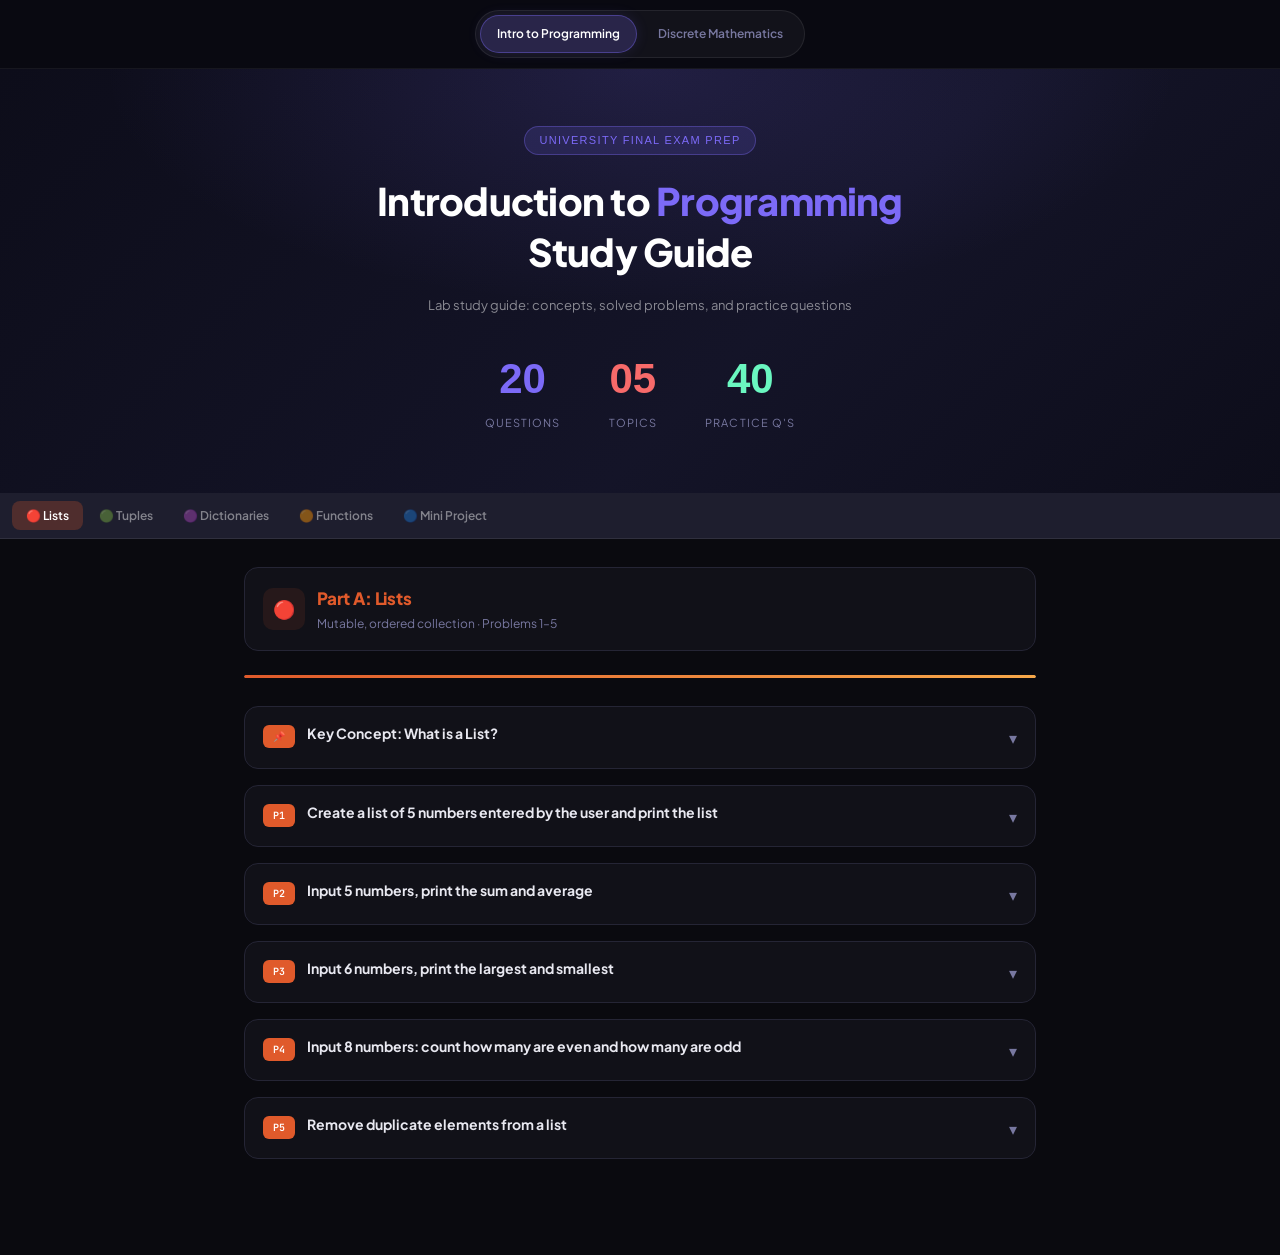
==== commit eb4f70a5: "fixed top intro to program tab and discreate maths tab fon style, fixed question-anserr formating fo" ====
--- a/index.html
+++ b/index.html
@@ -2,37 +2,1895 @@
 <html lang="en">
 <head>
 <meta charset="UTF-8">
-<meta name="viewport" content="width=device-width, initial-scale=1.0">
-<title>Discrete Maths – Final Exam Study Guide</title>
-<link href="https://fonts.googleapis.com/css2?family=Syne:wght@400;600;700;800&display=swap" rel="stylesheet">
-<link rel="stylesheet" href="styles.css">
+<meta name="viewport" content="width=device-width, initial-scale=1.0, maximum-scale=1.0">
+<title>Introduction to Programming - Final Exam Study Guide</title>
+<link href="https://fonts.googleapis.com/css2?family=Plus+Jakarta+Sans:wght@300;400;500;600;700;800&family=JetBrains+Mono:wght@300;400;500;600&display=swap" rel="stylesheet">
+<style>
+:root {
+  --bg: #0a0a0f;
+  --surface: #111118;
+  --card: #16161f;
+  --border: #252535;
+  --border2: #3a3a50;
+  --accent-py: #3572A5;
+  --accent-list: #e05a2b;
+  --accent-tuple: #2e9e6b;
+  --accent-dict: #8b5cf6;
+  --accent-fn: #d97706;
+  --accent-proj: #0369a1;
+  --text: #e8e8f0;
+  --text2: #c0c0d8;
+  --muted: #7878a0;
+  --code-bg: #1e1e2e;
+  --code-text: #cdd6f4;
+  --correct: #2e9e6b;
+  --tag-bg: rgba(53,114,165,0.1);
+}
+
+* { margin:0; padding:0; box-sizing:border-box; }
+
+body {
+  background: var(--bg);
+  color: var(--text);
+  font-family: 'Plus Jakarta Sans', sans-serif;
+  font-size: 15px;
+  line-height: 1.7;
+  min-height: 100vh;
+}
+
+/* HERO */
+.hero {
+  background: linear-gradient(135deg, #0d0d1a 0%, #141428 60%, #0d0d1a 100%);
+  padding: 56px 24px 48px;
+  text-align: center;
+  position: relative;
+  overflow: hidden;
+}
+.hero::before {
+  content: '';
+  position: absolute;
+  inset: 0;
+  background: radial-gradient(ellipse 60% 80% at 50% 0%, rgba(124,106,247,0.15) 0%, transparent 70%);
+  pointer-events: none;
+}
+.hero-inner { position: relative; z-index: 1; max-width: 600px; margin: 0 auto; }
+.hero-tag {
+  display: inline-block;
+  background: rgba(124,106,247,0.15);
+  border: 1px solid rgba(124,106,247,0.35);
+  color: #7c6af7;
+  font-family: Arial, sans-serif;
+  font-size: 11px;
+  letter-spacing: 0.12em;
+  text-transform: uppercase;
+  padding: 4px 14px;
+  border-radius: 20px;
+  margin-bottom: 20px;
+}
+.hero h1 {
+  font-family: 'Plus Jakarta Sans', sans-serif;
+  font-size: clamp(22px, 5vw, 38px);
+  font-weight: 800;
+  color: #fff;
+  line-height: 1.35;
+  margin-bottom: 16px;
+  letter-spacing: -0.02em;
+}
+.hero h1 em { font-style: normal; color: #89b4fa; }
+.hero h1 span { color: #7c6af7; }
+.hero p {
+  color: rgba(255,255,255,0.5);
+  font-size: 13px;
+  margin-bottom: 24px;
+}
+.stats {
+  display: flex;
+  justify-content: center;
+  gap: 48px;
+  flex-wrap: wrap;
+}
+.stat {
+  text-align: center;
+  padding: 12px 0;
+}
+.stat-num {
+  font-family: Arial, sans-serif;
+  font-size: 42px;
+  font-weight: 800;
+  line-height: 1.3;
+  display: block;
+  margin-bottom: 8px;
+}
+.stat-label {
+  font-size: 11px;
+  color: var(--muted);
+  text-transform: uppercase;
+  letter-spacing: 0.1em;
+  display: block;
+}
+
+/* NAV */
+.nav-wrap {
+  position: sticky;
+  top: 0;
+  z-index: 100;
+  background: var(--code-bg);
+  border-bottom: 1px solid rgba(255,255,255,0.08);
+  overflow-x: auto;
+  scrollbar-width: none;
+}
+.nav-wrap::-webkit-scrollbar { display: none; }
+.nav-inner {
+  display: flex;
+  gap: 2px;
+  padding: 8px 12px;
+  min-width: max-content;
+}
+.nav-btn {
+  background: none;
+  border: none;
+  color: rgba(255,255,255,0.45);
+  font-family: 'Plus Jakarta Sans', sans-serif;
+  font-size: 12px;
+  font-weight: 600;
+  padding: 7px 14px;
+  border-radius: 8px;
+  cursor: pointer;
+  transition: all 0.2s;
+  white-space: nowrap;
+  display: flex;
+  align-items: center;
+  gap: 5px;
+}
+.nav-btn:hover { background: rgba(255,255,255,0.07); color: rgba(255,255,255,0.75); }
+.nav-btn.active { color: #fff; }
+.nav-btn.active.n-list { background: rgba(224,90,43,0.25); }
+.nav-btn.active.n-tuple { background: rgba(46,158,107,0.25); }
+.nav-btn.active.n-dict { background: rgba(139,92,246,0.25); }
+.nav-btn.active.n-fn { background: rgba(217,119,6,0.25); }
+.nav-btn.active.n-proj { background: rgba(3,105,161,0.35); }
+
+/* MAIN */
+.main { max-width: 820px; margin: 0 auto; padding: 28px 14px 80px; }
+
+.section { display: none; }
+.section.active { display: block; }
+
+/* SECTION HEADER */
+.sec-header {
+  display: flex;
+  align-items: center;
+  gap: 12px;
+  margin-bottom: 24px;
+  padding: 16px 18px;
+  background: var(--surface);
+  border: 1px solid var(--border);
+  border-radius: 14px;
+}
+.sec-icon {
+  width: 42px; height: 42px;
+  border-radius: 10px;
+  display: flex; align-items: center; justify-content: center;
+  font-size: 18px;
+  flex-shrink: 0;
+}
+.sec-icon.ic-list { background: rgba(224,90,43,0.1); }
+.sec-icon.ic-tuple { background: rgba(46,158,107,0.1); }
+.sec-icon.ic-dict { background: rgba(139,92,246,0.1); }
+.sec-icon.ic-fn { background: rgba(217,119,6,0.1); }
+.sec-icon.ic-proj { background: rgba(3,105,161,0.1); }
+.sec-title {
+  font-size: 17px;
+  font-weight: 800;
+  letter-spacing: -0.01em;
+}
+.sec-sub { font-size: 12px; color: var(--muted); margin-top: 1px; }
+
+/* PROGRESS BAR */
+.progress-bar {
+  height: 3px;
+  background: var(--border);
+  border-radius: 2px;
+  margin-bottom: 28px;
+  overflow: hidden;
+}
+.progress-fill {
+  height: 100%;
+  border-radius: 2px;
+  width: 100%;
+}
+
+/* QUESTION CARD */
+.q-card {
+  background: var(--surface);
+  border: 1px solid var(--border);
+  border-radius: 14px;
+  margin-bottom: 16px;
+  overflow: hidden;
+  transition: border-color 0.2s, box-shadow 0.2s;
+}
+.q-card:hover { border-color: var(--border2); box-shadow: 0 2px 12px rgba(0,0,0,0.06); }
+
+.q-header {
+  display: flex;
+  align-items: flex-start;
+  gap: 12px;
+  padding: 16px 18px;
+  cursor: pointer;
+  user-select: none;
+  -webkit-tap-highlight-color: transparent;
+}
+.q-badge {
+  font-family: 'JetBrains Mono', monospace;
+  font-size: 10px;
+  font-weight: 600;
+  color: #fff;
+  padding: 3px 8px;
+  border-radius: 6px;
+  flex-shrink: 0;
+  margin-top: 2px;
+  min-width: 32px;
+  text-align: center;
+}
+.q-badge.c-list { background: var(--accent-list); }
+.q-badge.c-tuple { background: var(--accent-tuple); }
+.q-badge.c-dict { background: var(--accent-dict); }
+.q-badge.c-fn { background: var(--accent-fn); }
+.q-badge.c-proj { background: var(--accent-proj); }
+
+.q-title {
+  font-size: 14px;
+  font-weight: 700;
+  flex: 1;
+  line-height: 1.45;
+  color: var(--text);
+}
+.q-arrow {
+  font-size: 16px;
+  color: var(--muted);
+  flex-shrink: 0;
+  margin-top: 1px;
+  transition: transform 0.25s;
+}
+.q-card.open .q-arrow { transform: rotate(180deg); }
+
+.q-body {
+  display: none;
+  padding: 0 18px 18px;
+  border-top: 1px solid var(--border);
+}
+.q-card.open .q-body { display: block; }
+
+/* BLOCKS */
+.block { margin-top: 14px; }
+.block-label {
+  font-size: 10px;
+  font-family: 'JetBrains Mono', monospace;
+  text-transform: uppercase;
+  letter-spacing: 0.1em;
+  color: var(--muted);
+  margin-bottom: 7px;
+  display: flex;
+  align-items: center;
+  gap: 6px;
+}
+.block-label::after { content: ''; flex: 1; height: 1px; background: var(--border); }
+
+/* CONCEPT BOX */
+.concept-box {
+  background: rgba(53,114,165,0.08);
+  border-left: 3px solid var(--accent-py);
+  border-radius: 0 8px 8px 0;
+  padding: 12px 14px;
+  font-size: 13.5px;
+  color: var(--text2);
+  line-height: 1.65;
+}
+.concept-box.cb-list { border-left-color: var(--accent-list); background: rgba(224,90,43,0.08); }
+.concept-box.cb-tuple { border-left-color: var(--accent-tuple); background: rgba(46,158,107,0.08); }
+.concept-box.cb-dict { border-left-color: var(--accent-dict); background: rgba(139,92,246,0.08); }
+.concept-box.cb-fn { border-left-color: var(--accent-fn); background: rgba(217,119,6,0.08); }
+
+/* CODE BLOCK */
+pre {
+  background: var(--code-bg);
+  border-radius: 10px;
+  padding: 14px 16px;
+  overflow-x: auto;
+  font-family: 'JetBrains Mono', monospace;
+  font-size: 12.5px;
+  line-height: 1.7;
+  color: var(--code-text);
+  -webkit-overflow-scrolling: touch;
+}
+pre .kw { color: #cba6f7; }
+pre .fn { color: #89b4fa; }
+pre .str { color: #a6e3a1; }
+pre .cm { color: #6c7086; font-style: italic; }
+pre .num { color: #fab387; }
+pre .var { color: #cdd6f4; }
+pre .op { color: #89dceb; }
+
+/* OUTPUT */
+.output-box {
+  background: #0f1117;
+  border: 1px solid #2a2d3e;
+  border-radius: 8px;
+  padding: 10px 14px;
+  font-family: 'JetBrains Mono', monospace;
+  font-size: 12px;
+  color: #a6e3a1;
+  line-height: 1.8;
+  margin-top: 8px;
+}
+.output-label {
+  font-size: 9px;
+  text-transform: uppercase;
+  letter-spacing: 0.1em;
+  color: #6c7086;
+  margin-bottom: 4px;
+  font-family: 'JetBrains Mono', monospace;
+}
+
+/* STEPS */
+.steps { list-style: none; padding: 0; margin-top: 2px; }
+.steps li {
+  display: flex;
+  gap: 10px;
+  padding: 5px 0;
+  font-size: 13.5px;
+  color: var(--text2);
+  border-bottom: 1px solid rgba(0,0,0,0.05);
+}
+.steps li:last-child { border-bottom: none; }
+.steps li::before {
+  content: attr(data-n);
+  font-family: 'JetBrains Mono', monospace;
+  font-size: 10px;
+  background: rgba(53,114,165,0.1);
+  color: var(--accent-py);
+  border-radius: 4px;
+  padding: 2px 6px;
+  flex-shrink: 0;
+  margin-top: 2px;
+  height: fit-content;
+  white-space: nowrap;
+}
+
+/* PRACTICE BOX */
+.pq-wrap {
+  margin-top: 14px;
+  border: 1px solid var(--border2);
+  border-radius: 10px;
+  overflow: hidden;
+}
+.pq-top {
+  background: rgba(255,255,255,0.05);
+  padding: 8px 14px;
+  font-size: 10px;
+  font-family: 'JetBrains Mono', monospace;
+  text-transform: uppercase;
+  letter-spacing: 0.1em;
+  color: var(--text2);
+  font-weight: 600;
+}
+.pq-body { padding: 14px; }
+.pq-q {
+  font-size: 13.5px;
+  font-weight: 700;
+  color: var(--text);
+  margin-bottom: 10px;
+  line-height: 1.5;
+}
+.reveal-btn {
+  display: inline-flex;
+  align-items: center;
+  gap: 5px;
+  background: none;
+  border: 1px dashed var(--border2);
+  color: var(--text2);
+  font-family: 'Plus Jakarta Sans', sans-serif;
+  font-size: 12px;
+  font-weight: 600;
+  padding: 6px 12px;
+  border-radius: 7px;
+  cursor: pointer;
+  transition: all 0.2s;
+  -webkit-tap-highlight-color: transparent;
+}
+.reveal-btn:hover { background: var(--bg); border-color: var(--muted); }
+.pq-ans { display: none; margin-top: 10px; }
+.pq-ans.shown { display: block; }
+
+/* KEY TAKEAWAY */
+.takeaway {
+  background: rgba(124,106,247,0.07);
+  border: 1px solid rgba(124,106,247,0.2);
+  border-radius: 10px;
+  padding: 12px 14px;
+  font-size: 13px;
+  color: var(--text2);
+  margin-top: 10px;
+}
+.takeaway strong { color: var(--text); }
+
+/* INLINE CODE */
+code {
+  font-family: 'JetBrains Mono', monospace;
+  font-size: 12px;
+  background: rgba(53,114,165,0.1);
+  color: var(--accent-py);
+  padding: 1px 5px;
+  border-radius: 4px;
+}
+
+/* CONCEPT TABLE */
+.concept-table {
+  width: 100%;
+  border-collapse: collapse;
+  font-size: 13px;
+  margin-top: 6px;
+  border-radius: 8px;
+  overflow: hidden;
+  border: 1px solid var(--border);
+}
+.concept-table th {
+  background: var(--code-bg);
+  color: rgba(255,255,255,0.8);
+  font-family: 'JetBrains Mono', monospace;
+  font-size: 10px;
+  text-transform: uppercase;
+  letter-spacing: 0.08em;
+  padding: 8px 12px;
+  text-align: left;
+  font-weight: 500;
+}
+.concept-table td {
+  padding: 9px 12px;
+  border-bottom: 1px solid var(--border);
+  color: var(--text2);
+  vertical-align: top;
+}
+.concept-table tr:last-child td { border-bottom: none; }
+.concept-table tr:nth-child(even) td { background: rgba(255,255,255,0.03); }
+
+/* HIGHLIGHT BOX */
+.hl-box {
+  background: var(--code-bg);
+  border-radius: 8px;
+  padding: 10px 14px;
+  font-family: 'JetBrains Mono', monospace;
+  font-size: 12.5px;
+  color: #a6e3a1;
+  line-height: 1.8;
+  margin-top: 8px;
+}
+
+/* RESPONSIVE */
+@media (max-width: 480px) {
+  .hero { padding: 28px 16px 24px; }
+  .main { padding: 20px 10px 70px; }
+  .q-header { padding: 14px; }
+  .q-body { padding: 0 14px 14px; }
+  pre { font-size: 11.5px; padding: 12px; }
+  .sec-header { padding: 14px; }
+  .q-title { font-size: 13.5px; }
+  .concept-table { font-size: 12px; }
+  .concept-table td, .concept-table th { padding: 7px 9px; }
+}
+/* ── GLOBAL APP BAR ── */
+.global-app-bar {
+  background: rgba(10,10,18,0.92);
+  backdrop-filter: blur(14px);
+  -webkit-backdrop-filter: blur(14px);
+  border-bottom: 1px solid rgba(255,255,255,0.06);
+  padding: 10px 16px;
+  display: flex;
+  justify-content: center;
+  overflow-x: auto;
+  scrollbar-width: none;
+  -webkit-overflow-scrolling: touch;
+}
+.global-app-bar::-webkit-scrollbar { display: none; }
+.app-tabs {
+  display: inline-flex;
+  gap: 4px;
+  background: rgba(255,255,255,0.04);
+  border: 1px solid rgba(255,255,255,0.08);
+  border-radius: 30px;
+  padding: 4px;
+}
+.app-tab {
+  padding: 8px 16px;
+  color: #7878a0;
+  text-decoration: none;
+  font-family: 'Plus Jakarta Sans', sans-serif;
+  font-weight: 600;
+  font-size: 12px;
+  border-radius: 22px;
+  transition: all 0.25s ease;
+  white-space: nowrap;
+  border: 1px solid transparent;
+}
+.app-tab:hover {
+  color: #e8e8f0;
+  background: rgba(255,255,255,0.06);
+}
+.app-tab.active {
+  color: #fff;
+  background: rgba(124,106,247,0.22);
+  border-color: rgba(124,106,247,0.4);
+  box-shadow: 0 0 14px rgba(124,106,247,0.12);
+}
+</style>
 </head>
 <body>
 
+<div class="global-app-bar">
+  <div class="app-tabs">
+    <a href="index.html" class="app-tab active">Intro to Programming</a>
+    <a href="discrete_math.html" class="app-tab">Discrete Mathematics</a>
+  </div>
+</div>
+
+<!-- HERO -->
 <div class="hero">
-  <div class="hero-tag">University Exam Prep</div>
-  <h1>Discrete <span>Mathematics</span><br>Study Guide</h1>
-  <p>50 exam questions answered and explained, worked step by step, with practice questions for each</p>
-  <div class="stats">
-    <div class="stat"><span class="stat-num" style="color:var(--accent1)">50</span><span class="stat-label">Questions</span></div>
-    <div class="stat"><span class="stat-num" style="color:var(--accent2)">06</span><span class="stat-label">Topics</span></div>
-    <div class="stat"><span class="stat-num" style="color:var(--accent3)">100</span><span class="stat-label">Practice Q's</span></div>
+  <div class="hero-inner">
+    <div class="hero-tag">University Final Exam Prep</div>
+    <h1>Introduction to <span>Programming</span><br>Study Guide</h1>
+    <p>Lab study guide: concepts, solved problems, and practice questions</p>
+    <div class="stats">
+      <div class="stat"><span class="stat-num" style="color:#7c6af7">20</span><span class="stat-label">Questions</span></div>
+      <div class="stat"><span class="stat-num" style="color:#f76a6a">05</span><span class="stat-label">Topics</span></div>
+      <div class="stat"><span class="stat-num" style="color:#6af7c0">40</span><span class="stat-label">Practice Q's</span></div>
+    </div>
   </div>
 </div>
 
-<div class="nav-bar">
+<!-- NAV -->
+<div class="nav-wrap">
   <div class="nav-inner">
-    <button class="nav-btn active" onclick="showSection('set')">🔴 Set Theory</button>
-    <button class="nav-btn" onclick="showSection('prob')">🔵 Probability</button>
-    <button class="nav-btn" onclick="showSection('matrix')">🟢 Matrix</button>
-    <button class="nav-btn" onclick="showSection('algo')">🟡 Algorithms</button>
-    <button class="nav-btn" onclick="showSection('rec')">🟣 Recurrence</button>
-    <button class="nav-btn" onclick="showSection('comb')">🟠 Combinatorics</button>
+    <button class="nav-btn n-list active" onclick="showSec('list',this)">🔴 Lists</button>
+    <button class="nav-btn n-tuple" onclick="showSec('tuple',this)">🟢 Tuples</button>
+    <button class="nav-btn n-dict" onclick="showSec('dict',this)">🟣 Dictionaries</button>
+    <button class="nav-btn n-fn" onclick="showSec('fn',this)">🟠 Functions</button>
+    <button class="nav-btn n-proj" onclick="showSec('proj',this)">🔵 Mini Project</button>
   </div>
 </div>
 
-<div class="main"></div>
-
-<script src="script.js"></script>
+<!-- MAIN -->
+<div class="main">
+
+<!-- ═══════════════════ LIST SECTION ═══════════════════ -->
+<div class="section active" id="sec-list">
+  <div class="sec-header">
+    <div class="sec-icon ic-list">🔴</div>
+    <div>
+      <div class="sec-title" style="color:var(--accent-list)">Part A: Lists</div>
+      <div class="sec-sub">Mutable, ordered collection · Problems 1–5</div>
+    </div>
+  </div>
+  <div class="progress-bar"><div class="progress-fill" style="background:linear-gradient(90deg, #e05a2b, #f7a84a)"></div></div>
+
+  <!-- CONCEPT CARD -->
+  <div class="q-card" id="lc">
+    <div class="q-header" onclick="tog('lc')">
+      <span class="q-badge c-list">📌</span>
+      <span class="q-title">Key Concept: What is a List?</span>
+      <span class="q-arrow">▾</span>
+    </div>
+    <div class="q-body">
+      <div class="concept-box cb-list">
+        A <strong>list</strong> is an ordered, <strong>mutable</strong> (changeable) collection of items. You can add, remove, or change elements after creation. Lists use square brackets <code>[ ]</code>.
+      </div>
+      <div class="block">
+        <div class="block-label">Syntax & Common Operations</div>
+        <pre><span class="cm"># Create a list</span>
+<span class="var">marks</span> <span class="op">=</span> [<span class="num">60</span>, <span class="num">70</span>, <span class="num">80</span>]
+
+<span class="cm"># Add element</span>
+<span class="var">marks</span>.<span class="fn">append</span>(<span class="num">90</span>)       <span class="cm"># [60, 70, 80, 90]</span>
+
+<span class="cm"># Access by index (starts at 0)</span>
+<span class="kw">print</span>(<span class="var">marks</span>[<span class="num">0</span>])        <span class="cm"># 60</span>
+<span class="kw">print</span>(<span class="var">marks</span>[-<span class="num">1</span>])       <span class="cm"># 90 (last item)</span>
+
+<span class="cm"># Useful built-in functions</span>
+<span class="fn">sum</span>(<span class="var">marks</span>)             <span class="cm"># total</span>
+<span class="fn">len</span>(<span class="var">marks</span>)             <span class="cm"># count</span>
+<span class="fn">max</span>(<span class="var">marks</span>)  <span class="fn">min</span>(<span class="var">marks</span>)  <span class="cm"># largest/smallest</span></pre>
+      </div>
+      <table class="concept-table" style="margin-top:12px">
+        <tr><th>Operation</th><th>Code</th><th>Result</th></tr>
+        <tr><td>Add item</td><td><code>marks.append(95)</code></td><td>adds 95 to end</td></tr>
+        <tr><td>Remove item</td><td><code>marks.remove(70)</code></td><td>removes first 70</td></tr>
+        <tr><td>Length</td><td><code>len(marks)</code></td><td>number of items</td></tr>
+        <tr><td>Sort</td><td><code>marks.sort()</code></td><td>sorts in-place ascending</td></tr>
+      </table>
+    </div>
+  </div>
+
+  <!-- P1 -->
+  <div class="q-card" id="l1">
+    <div class="q-header" onclick="tog('l1')">
+      <span class="q-badge c-list">P1</span>
+      <span class="q-title">Create a list of 5 numbers entered by the user and print the list</span>
+      <span class="q-arrow">▾</span>
+    </div>
+    <div class="q-body">
+      <div class="block">
+        <div class="block-label">💡 Concept</div>
+        <div class="concept-box cb-list">We create an <strong>empty list</strong> first, then use a <code>for</code> loop to ask the user 5 times. Each entered number is added to the list using <code>.append()</code>.</div>
+      </div>
+      <div class="block">
+        <div class="block-label">✅ Solution</div>
+        <pre><span class="var">nums</span> <span class="op">=</span> []  <span class="cm"># empty list</span>
+<span class="kw">for</span> <span class="var">i</span> <span class="kw">in</span> <span class="fn">range</span>(<span class="num">5</span>):
+    <span class="var">n</span> <span class="op">=</span> <span class="fn">int</span>(<span class="fn">input</span>(<span class="str">"Enter number: "</span>))
+    <span class="var">nums</span>.<span class="fn">append</span>(<span class="var">n</span>)
+<span class="kw">print</span>(<span class="str">"The list is:"</span>, <span class="var">nums</span>)</pre>
+        <div class="output-label">Sample Output</div>
+        <div class="output-box">The list is: [10, 20, 30, 40, 50]</div>
+      </div>
+      <div class="block">
+        <div class="block-label">🔍 How it works</div>
+        <ul class="steps">
+          <li data-n="1"><code>nums = []</code> creates an empty list to hold values</li>
+          <li data-n="2"><code>range(5)</code> repeats the loop exactly 5 times (i = 0,1,2,3,4)</li>
+          <li data-n="3"><code>int(input(...))</code> reads user input as a string, converts to integer</li>
+          <li data-n="4"><code>.append(n)</code> adds each number to the end of the list</li>
+        </ul>
+      </div>
+      <div class="block">
+        <div class="block-label">🎯 Practice Question</div>
+        <div class="pq-wrap">
+          <div class="pq-top">📝 Try This</div>
+          <div class="pq-body">
+            <div class="pq-q">Modify the program to take 6 numbers instead of 5, and also print the <strong>total count</strong> of numbers in the list using <code>len()</code>.</div>
+            <button class="reveal-btn" onclick="rev(this)">Show Answer ▾</button>
+            <div class="pq-ans">
+              <pre><span class="var">nums</span> <span class="op">=</span> []
+<span class="kw">for</span> <span class="var">i</span> <span class="kw">in</span> <span class="fn">range</span>(<span class="num">6</span>):
+    <span class="var">n</span> <span class="op">=</span> <span class="fn">int</span>(<span class="fn">input</span>(<span class="str">"Enter number: "</span>))
+    <span class="var">nums</span>.<span class="fn">append</span>(<span class="var">n</span>)
+<span class="kw">print</span>(<span class="str">"List:"</span>, <span class="var">nums</span>)
+<span class="kw">print</span>(<span class="str">"Count:"</span>, <span class="fn">len</span>(<span class="var">nums</span>))</pre>
+            </div>
+          </div>
+        </div>
+      </div>
+    </div>
+  </div>
+
+  <!-- P2 -->
+  <div class="q-card" id="l2">
+    <div class="q-header" onclick="tog('l2')">
+      <span class="q-badge c-list">P2</span>
+      <span class="q-title">Input 5 numbers, print the sum and average</span>
+      <span class="q-arrow">▾</span>
+    </div>
+    <div class="q-body">
+      <div class="block">
+        <div class="block-label">💡 Concept</div>
+        <div class="concept-box cb-list">Python's built-in <code>sum()</code> adds all elements of a list. <strong>Average</strong> = total ÷ count. Use <code>len()</code> for count.</div>
+      </div>
+      <div class="block">
+        <div class="block-label">✅ Solution</div>
+        <pre><span class="var">numbers</span> <span class="op">=</span> []
+<span class="kw">for</span> <span class="var">i</span> <span class="kw">in</span> <span class="fn">range</span>(<span class="num">5</span>):
+    <span class="var">n</span> <span class="op">=</span> <span class="fn">int</span>(<span class="fn">input</span>(<span class="str">"Enter number: "</span>))
+    <span class="var">numbers</span>.<span class="fn">append</span>(<span class="var">n</span>)
+
+<span class="var">total</span> <span class="op">=</span> <span class="fn">sum</span>(<span class="var">numbers</span>)
+<span class="var">avg</span> <span class="op">=</span> <span class="var">total</span> <span class="op">/</span> <span class="fn">len</span>(<span class="var">numbers</span>)
+
+<span class="kw">print</span>(<span class="str">"Numbers:"</span>, <span class="var">numbers</span>)
+<span class="kw">print</span>(<span class="str">"Sum:"</span>, <span class="var">total</span>)
+<span class="kw">print</span>(<span class="str">"Average:"</span>, <span class="var">avg</span>)</pre>
+        <div class="output-label">Sample Output</div>
+        <div class="output-box">Numbers: [10, 20, 30, 40, 50]
+Sum: 150
+Average: 30.0</div>
+      </div>
+      <div class="block">
+        <div class="block-label">🎯 Practice Question</div>
+        <div class="pq-wrap">
+          <div class="pq-top">📝 Try This</div>
+          <div class="pq-body">
+            <div class="pq-q">Extend the program: after printing sum and average, also print the <strong>highest</strong> and <strong>lowest</strong> number using <code>max()</code> and <code>min()</code>.</div>
+            <button class="reveal-btn" onclick="rev(this)">Show Answer ▾</button>
+            <div class="pq-ans">
+              <pre><span class="var">numbers</span> <span class="op">=</span> []
+<span class="kw">for</span> <span class="var">i</span> <span class="kw">in</span> <span class="fn">range</span>(<span class="num">5</span>):
+    <span class="var">n</span> <span class="op">=</span> <span class="fn">int</span>(<span class="fn">input</span>(<span class="str">"Enter number: "</span>))
+    <span class="var">numbers</span>.<span class="fn">append</span>(<span class="var">n</span>)
+<span class="var">total</span> <span class="op">=</span> <span class="fn">sum</span>(<span class="var">numbers</span>)
+<span class="kw">print</span>(<span class="str">"Sum:"</span>, <span class="var">total</span>)
+<span class="kw">print</span>(<span class="str">"Average:"</span>, <span class="var">total</span><span class="op">/</span><span class="fn">len</span>(<span class="var">numbers</span>))
+<span class="kw">print</span>(<span class="str">"Highest:"</span>, <span class="fn">max</span>(<span class="var">numbers</span>))
+<span class="kw">print</span>(<span class="str">"Lowest:"</span>, <span class="fn">min</span>(<span class="var">numbers</span>))</pre>
+            </div>
+          </div>
+        </div>
+      </div>
+    </div>
+  </div>
+
+  <!-- P3 -->
+  <div class="q-card" id="l3">
+    <div class="q-header" onclick="tog('l3')">
+      <span class="q-badge c-list">P3</span>
+      <span class="q-title">Input 6 numbers, print the largest and smallest</span>
+      <span class="q-arrow">▾</span>
+    </div>
+    <div class="q-body">
+      <div class="block">
+        <div class="block-label">💡 Concept</div>
+        <div class="concept-box cb-list"><code>max(list)</code> returns the largest element. <code>min(list)</code> returns the smallest. Python scans the entire list automatically, no loop needed!</div>
+      </div>
+      <div class="block">
+        <div class="block-label">✅ Solution</div>
+        <pre><span class="var">nums</span> <span class="op">=</span> []
+<span class="kw">for</span> <span class="var">i</span> <span class="kw">in</span> <span class="fn">range</span>(<span class="num">6</span>):
+    <span class="var">n</span> <span class="op">=</span> <span class="fn">int</span>(<span class="fn">input</span>(<span class="str">"Enter number: "</span>))
+    <span class="var">nums</span>.<span class="fn">append</span>(<span class="var">n</span>)
+<span class="kw">print</span>(<span class="str">"Largest:"</span>, <span class="fn">max</span>(<span class="var">nums</span>))
+<span class="kw">print</span>(<span class="str">"Smallest:"</span>, <span class="fn">min</span>(<span class="var">nums</span>))</pre>
+      </div>
+      <div class="block">
+        <div class="block-label">🎯 Practice Question</div>
+        <div class="pq-wrap">
+          <div class="pq-top">📝 Try This</div>
+          <div class="pq-body">
+            <div class="pq-q">Input 6 marks. Print the largest, smallest, and also the <strong>range</strong> (largest − smallest).</div>
+            <button class="reveal-btn" onclick="rev(this)">Show Answer ▾</button>
+            <div class="pq-ans">
+              <pre><span class="var">nums</span> <span class="op">=</span> []
+<span class="kw">for</span> <span class="var">i</span> <span class="kw">in</span> <span class="fn">range</span>(<span class="num">6</span>):
+    <span class="var">n</span> <span class="op">=</span> <span class="fn">int</span>(<span class="fn">input</span>(<span class="str">"Enter mark: "</span>))
+    <span class="var">nums</span>.<span class="fn">append</span>(<span class="var">n</span>)
+<span class="kw">print</span>(<span class="str">"Largest:"</span>, <span class="fn">max</span>(<span class="var">nums</span>))
+<span class="kw">print</span>(<span class="str">"Smallest:"</span>, <span class="fn">min</span>(<span class="var">nums</span>))
+<span class="kw">print</span>(<span class="str">"Range:"</span>, <span class="fn">max</span>(<span class="var">nums</span>) <span class="op">-</span> <span class="fn">min</span>(<span class="var">nums</span>))</pre>
+            </div>
+          </div>
+        </div>
+      </div>
+    </div>
+  </div>
+
+  <!-- P4 -->
+  <div class="q-card" id="l4">
+    <div class="q-header" onclick="tog('l4')">
+      <span class="q-badge c-list">P4</span>
+      <span class="q-title">Input 8 numbers: count how many are even and how many are odd</span>
+      <span class="q-arrow">▾</span>
+    </div>
+    <div class="q-body">
+      <div class="block">
+        <div class="block-label">💡 Concept</div>
+        <div class="concept-box cb-list">Use the <strong>modulo operator</strong> <code>%</code>: if <code>x % 2 == 0</code> it's even, otherwise odd. Keep two counters and increment them inside the loop.</div>
+      </div>
+      <div class="block">
+        <div class="block-label">✅ Solution</div>
+        <pre><span class="var">nums</span> <span class="op">=</span> []
+<span class="var">even</span> <span class="op">=</span> <span class="num">0</span>
+<span class="var">odd</span> <span class="op">=</span> <span class="num">0</span>
+<span class="kw">for</span> <span class="var">i</span> <span class="kw">in</span> <span class="fn">range</span>(<span class="num">8</span>):
+    <span class="var">n</span> <span class="op">=</span> <span class="fn">int</span>(<span class="fn">input</span>(<span class="str">"Enter number: "</span>))
+    <span class="var">nums</span>.<span class="fn">append</span>(<span class="var">n</span>)
+
+<span class="kw">for</span> <span class="var">x</span> <span class="kw">in</span> <span class="var">nums</span>:
+    <span class="kw">if</span> <span class="var">x</span> <span class="op">%</span> <span class="num">2</span> <span class="op">==</span> <span class="num">0</span>:
+        <span class="var">even</span> <span class="op">+=</span> <span class="num">1</span>
+    <span class="kw">else</span>:
+        <span class="var">odd</span> <span class="op">+=</span> <span class="num">1</span>
+
+<span class="kw">print</span>(<span class="str">"Even numbers:"</span>, <span class="var">even</span>)
+<span class="kw">print</span>(<span class="str">"Odd numbers:"</span>, <span class="var">odd</span>)</pre>
+        <div class="output-label">Sample Output</div>
+        <div class="output-box">Even numbers: 4
+Odd numbers: 4</div>
+      </div>
+      <div class="block">
+        <div class="block-label">🎯 Practice Question</div>
+        <div class="pq-wrap">
+          <div class="pq-top">📝 Try This</div>
+          <div class="pq-body">
+            <div class="pq-q">Input 10 numbers. Count and print how many are <strong>positive</strong>, how many are <strong>negative</strong>, and how many are <strong>zero</strong>.</div>
+            <button class="reveal-btn" onclick="rev(this)">Show Answer ▾</button>
+            <div class="pq-ans">
+              <pre><span class="var">nums</span> <span class="op">=</span> []
+<span class="var">pos</span> <span class="op">=</span> <span class="var">neg</span> <span class="op">=</span> <span class="var">zer</span> <span class="op">=</span> <span class="num">0</span>
+<span class="kw">for</span> <span class="var">i</span> <span class="kw">in</span> <span class="fn">range</span>(<span class="num">10</span>):
+    <span class="var">n</span> <span class="op">=</span> <span class="fn">int</span>(<span class="fn">input</span>(<span class="str">"Enter number: "</span>))
+    <span class="var">nums</span>.<span class="fn">append</span>(<span class="var">n</span>)
+<span class="kw">for</span> <span class="var">x</span> <span class="kw">in</span> <span class="var">nums</span>:
+    <span class="kw">if</span> <span class="var">x</span> <span class="op">></span> <span class="num">0</span>: <span class="var">pos</span> <span class="op">+=</span> <span class="num">1</span>
+    <span class="kw">elif</span> <span class="var">x</span> <span class="op"><</span> <span class="num">0</span>: <span class="var">neg</span> <span class="op">+=</span> <span class="num">1</span>
+    <span class="kw">else</span>: <span class="var">zer</span> <span class="op">+=</span> <span class="num">1</span>
+<span class="kw">print</span>(<span class="str">"Positive:"</span>,<span class="var">pos</span>, <span class="str">"Negative:"</span>,<span class="var">neg</span>, <span class="str">"Zero:"</span>,<span class="var">zer</span>)</pre>
+            </div>
+          </div>
+        </div>
+      </div>
+    </div>
+  </div>
+
+  <!-- P5 -->
+  <div class="q-card" id="l5">
+    <div class="q-header" onclick="tog('l5')">
+      <span class="q-badge c-list">P5</span>
+      <span class="q-title">Remove duplicate elements from a list</span>
+      <span class="q-arrow">▾</span>
+    </div>
+    <div class="q-body">
+      <div class="block">
+        <div class="block-label">💡 Concept</div>
+        <div class="concept-box cb-list">Build a new <code>unique</code> list. Before adding each element, check if it's <strong>already there</strong> using <code>if x not in unique</code>. Only add it if it isn't.</div>
+      </div>
+      <div class="block">
+        <div class="block-label">✅ Solution</div>
+        <pre><span class="var">nums</span> <span class="op">=</span> [<span class="num">1</span>, <span class="num">2</span>, <span class="num">2</span>, <span class="num">3</span>, <span class="num">4</span>, <span class="num">4</span>, <span class="num">5</span>]
+<span class="var">unique</span> <span class="op">=</span> []
+
+<span class="kw">for</span> <span class="var">x</span> <span class="kw">in</span> <span class="var">nums</span>:
+    <span class="kw">if</span> <span class="var">x</span> <span class="kw">not in</span> <span class="var">unique</span>:
+        <span class="var">unique</span>.<span class="fn">append</span>(<span class="var">x</span>)
+
+<span class="kw">print</span>(<span class="str">"Original:"</span>, <span class="var">nums</span>)
+<span class="kw">print</span>(<span class="str">"Without duplicates:"</span>, <span class="var">unique</span>)</pre>
+        <div class="output-label">Output</div>
+        <div class="output-box">Original: [1, 2, 2, 3, 4, 4, 5]
+Without duplicates: [1, 2, 3, 4, 5]</div>
+      </div>
+      <div class="block">
+        <div class="block-label">🎯 Practice Question</div>
+        <div class="pq-wrap">
+          <div class="pq-top">📝 Try This</div>
+          <div class="pq-body">
+            <div class="pq-q">Take 8 names as input from the user. Print only the <strong>unique names</strong> and also print <strong>how many duplicates were found</strong>.</div>
+            <button class="reveal-btn" onclick="rev(this)">Show Answer ▾</button>
+            <div class="pq-ans">
+              <pre><span class="var">names</span> <span class="op">=</span> []
+<span class="kw">for</span> <span class="var">i</span> <span class="kw">in</span> <span class="fn">range</span>(<span class="num">8</span>):
+    <span class="var">n</span> <span class="op">=</span> <span class="fn">input</span>(<span class="str">"Enter name: "</span>)
+    <span class="var">names</span>.<span class="fn">append</span>(<span class="var">n</span>)
+
+<span class="var">unique</span> <span class="op">=</span> []
+<span class="var">dups</span> <span class="op">=</span> <span class="num">0</span>
+<span class="kw">for</span> <span class="var">x</span> <span class="kw">in</span> <span class="var">names</span>:
+    <span class="kw">if</span> <span class="var">x</span> <span class="kw">not in</span> <span class="var">unique</span>:
+        <span class="var">unique</span>.<span class="fn">append</span>(<span class="var">x</span>)
+    <span class="kw">else</span>:
+        <span class="var">dups</span> <span class="op">+=</span> <span class="num">1</span>
+
+<span class="kw">print</span>(<span class="str">"Unique:"</span>, <span class="var">unique</span>)
+<span class="kw">print</span>(<span class="str">"Duplicates found:"</span>, <span class="var">dups</span>)</pre>
+            </div>
+          </div>
+        </div>
+      </div>
+    </div>
+  </div>
+</div><!-- end list section -->
+
+
+<!-- ═══════════════════ TUPLE SECTION ═══════════════════ -->
+<div class="section" id="sec-tuple">
+  <div class="sec-header">
+    <div class="sec-icon ic-tuple">🟢</div>
+    <div>
+      <div class="sec-title" style="color:var(--accent-tuple)">Part B: Tuples</div>
+      <div class="sec-sub">Immutable, ordered records · Problems 6–8</div>
+    </div>
+  </div>
+  <div class="progress-bar"><div class="progress-fill" style="background:linear-gradient(90deg, #2e9e6b, #6af7c0)"></div></div>
+
+  <!-- CONCEPT -->
+  <div class="q-card" id="tc">
+    <div class="q-header" onclick="tog('tc')">
+      <span class="q-badge c-tuple">📌</span>
+      <span class="q-title">Key Concept: What is a Tuple?</span>
+      <span class="q-arrow">▾</span>
+    </div>
+    <div class="q-body">
+      <div class="concept-box cb-tuple">
+        A <strong>tuple</strong> is like a list but <strong>immutable</strong>, once created, you cannot change its elements. Use parentheses <code>( )</code>. Perfect for fixed records like student ID, name, GPA.
+      </div>
+      <div class="block">
+        <div class="block-label">Syntax & Access</div>
+        <pre><span class="cm"># Create a tuple</span>
+<span class="var">student</span> <span class="op">=</span> (<span class="str">"S001"</span>, <span class="str">"Asha"</span>, <span class="num">3.75</span>)
+
+<span class="cm"># Access by index</span>
+<span class="kw">print</span>(<span class="var">student</span>[<span class="num">0</span>])   <span class="cm"># "S001"</span>
+<span class="kw">print</span>(<span class="var">student</span>[<span class="num">1</span>])   <span class="cm"># "Asha"</span>
+
+<span class="cm"># Slicing</span>
+<span class="kw">print</span>(<span class="var">student</span>[-<span class="num">2</span>:]) <span class="cm"># ("Asha", 3.75)</span>
+
+<span class="cm"># This CAUSES AN ERROR (tuples are immutable):</span>
+<span class="cm"># student[1] = "Rahim"  ← TypeError!</span></pre>
+      </div>
+      <div class="takeaway"><strong>List vs Tuple:</strong> Use a <strong>list</strong> when data needs to change (e.g. marks being added). Use a <strong>tuple</strong> for fixed records that should not change (e.g. student ID + name).</div>
+    </div>
+  </div>
+
+  <!-- P6 -->
+  <div class="q-card" id="t6">
+    <div class="q-header" onclick="tog('t6')">
+      <span class="q-badge c-tuple">P6</span>
+      <span class="q-title">Create a tuple storing student ID, name, GPA: print each element</span>
+      <span class="q-arrow">▾</span>
+    </div>
+    <div class="q-body">
+      <div class="block">
+        <div class="block-label">💡 Concept</div>
+        <div class="concept-box cb-tuple">Access tuple elements by <strong>index</strong>: index 0 = first item, index 1 = second, etc. Use descriptive variable names so your code is readable.</div>
+      </div>
+      <div class="block">
+        <div class="block-label">✅ Solution</div>
+        <pre><span class="var">student</span> <span class="op">=</span> (<span class="str">"S001"</span>, <span class="str">"Asha"</span>, <span class="num">3.75</span>)
+<span class="kw">print</span>(<span class="str">"ID:"</span>, <span class="var">student</span>[<span class="num">0</span>])
+<span class="kw">print</span>(<span class="str">"Name:"</span>, <span class="var">student</span>[<span class="num">1</span>])
+<span class="kw">print</span>(<span class="str">"GPA:"</span>, <span class="var">student</span>[<span class="num">2</span>])</pre>
+        <div class="output-label">Output</div>
+        <div class="output-box">ID: S001
+Name: Asha
+GPA: 3.75</div>
+      </div>
+      <div class="block">
+        <div class="block-label">🎯 Practice Question</div>
+        <div class="pq-wrap">
+          <div class="pq-top">📝 Try This</div>
+          <div class="pq-body">
+            <div class="pq-q">Create a tuple of 5 subjects: <code>("Math", "Physics", "Chemistry", "English", "CS")</code>. Print the <strong>first subject</strong> and the <strong>last two subjects</strong> using slicing.</div>
+            <button class="reveal-btn" onclick="rev(this)">Show Answer ▾</button>
+            <div class="pq-ans">
+              <pre><span class="var">subjects</span> <span class="op">=</span> (<span class="str">"Math"</span>, <span class="str">"Physics"</span>, <span class="str">"Chemistry"</span>, <span class="str">"English"</span>, <span class="str">"CS"</span>)
+<span class="kw">print</span>(<span class="str">"First subject:"</span>, <span class="var">subjects</span>[<span class="num">0</span>])
+<span class="kw">print</span>(<span class="str">"Last two:"</span>, <span class="var">subjects</span>[-<span class="num">2</span>:])</pre>
+              <div class="output-label">Output</div>
+              <div class="output-box">First subject: Math
+Last two: ('English', 'CS')</div>
+            </div>
+          </div>
+        </div>
+      </div>
+    </div>
+  </div>
+
+  <!-- P7 -->
+  <div class="q-card" id="t7">
+    <div class="q-header" onclick="tog('t7')">
+      <span class="q-badge c-tuple">P7</span>
+      <span class="q-title">Tuple slicing: create a tuple of 5 cities, print first city and last two</span>
+      <span class="q-arrow">▾</span>
+    </div>
+    <div class="q-body">
+      <div class="block">
+        <div class="block-label">💡 Concept</div>
+        <div class="concept-box cb-tuple"><strong>Slicing</strong> extracts a portion of a tuple. <code>tuple[-2:]</code> means "from 2nd-last to end." Negative indexes count from the right: <code>-1</code> = last, <code>-2</code> = second-to-last.</div>
+      </div>
+      <div class="block">
+        <div class="block-label">✅ Solution</div>
+        <pre><span class="var">cities</span> <span class="op">=</span> (<span class="str">"Dhaka"</span>, <span class="str">"Chittagong"</span>, <span class="str">"Rajshahi"</span>, <span class="str">"Khulna"</span>, <span class="str">"Sylhet"</span>)
+<span class="kw">print</span>(<span class="str">"First city:"</span>, <span class="var">cities</span>[<span class="num">0</span>])
+<span class="kw">print</span>(<span class="str">"Last two cities:"</span>, <span class="var">cities</span>[-<span class="num">2</span>:])</pre>
+        <div class="output-label">Output</div>
+        <div class="output-box">First city: Dhaka
+Last two cities: ('Khulna', 'Sylhet')</div>
+      </div>
+      <div class="block">
+        <div class="block-label">🔍 How slicing works</div>
+        <ul class="steps">
+          <li data-n="[0]">Index 0 → first item → "Dhaka"</li>
+          <li data-n="[-1]">Index -1 → last item → "Sylhet"</li>
+          <li data-n="[-2:]">Slice -2: → last 2 items → ("Khulna", "Sylhet")</li>
+          <li data-n="[1:3]">Slice 1:3 → index 1 up to (not including) 3 → ("Chittagong", "Rajshahi")</li>
+        </ul>
+      </div>
+      <div class="block">
+        <div class="block-label">🎯 Practice Question</div>
+        <div class="pq-wrap">
+          <div class="pq-top">📝 Try This</div>
+          <div class="pq-body">
+            <div class="pq-q">From the same <code>cities</code> tuple, print the <strong>middle three cities</strong> (index 1 to 3) using slicing.</div>
+            <button class="reveal-btn" onclick="rev(this)">Show Answer ▾</button>
+            <div class="pq-ans">
+              <pre><span class="kw">print</span>(<span class="str">"Middle three:"</span>, <span class="var">cities</span>[<span class="num">1</span>:<span class="num">4</span>])</pre>
+              <div class="output-label">Output</div>
+              <div class="output-box">Middle three: ('Chittagong', 'Rajshahi', 'Khulna')</div>
+            </div>
+          </div>
+        </div>
+      </div>
+    </div>
+  </div>
+
+  <!-- P8 -->
+  <div class="q-card" id="t8">
+    <div class="q-header" onclick="tog('t8')">
+      <span class="q-badge c-tuple">P8</span>
+      <span class="q-title">List of tuples: store employee records, print those with salary &gt; 50,000</span>
+      <span class="q-arrow">▾</span>
+    </div>
+    <div class="q-body">
+      <div class="block">
+        <div class="block-label">💡 Concept</div>
+        <div class="concept-box cb-tuple">A <strong>list of tuples</strong> is a common pattern for storing multiple records. Each tuple = one record. Loop through the list and use <code>if</code> to filter records that meet a condition.</div>
+      </div>
+      <div class="block">
+        <div class="block-label">✅ Solution</div>
+        <pre><span class="var">employees</span> <span class="op">=</span> [
+    (<span class="num">101</span>, <span class="str">"Rahim"</span>, <span class="num">45000</span>),
+    (<span class="num">102</span>, <span class="str">"Asha"</span>, <span class="num">60000</span>),
+    (<span class="num">103</span>, <span class="str">"Karim"</span>, <span class="num">52000</span>)
+]
+
+<span class="kw">for</span> <span class="var">emp</span> <span class="kw">in</span> <span class="var">employees</span>:
+    <span class="kw">if</span> <span class="var">emp</span>[<span class="num">2</span>] <span class="op">></span> <span class="num">50000</span>:
+        <span class="kw">print</span>(<span class="var">emp</span>)</pre>
+        <div class="output-label">Output</div>
+        <div class="output-box">(102, 'Asha', 60000)
+(103, 'Karim', 52000)</div>
+      </div>
+      <div class="block">
+        <div class="block-label">🎯 Practice Question</div>
+        <div class="pq-wrap">
+          <div class="pq-top">📝 Try This</div>
+          <div class="pq-body">
+            <div class="pq-q">Create a list of 3 student tuples in the format <code>(id, name, gpa)</code> by taking input from the user. Print only the students whose <strong>GPA ≥ 3.0</strong>.</div>
+            <button class="reveal-btn" onclick="rev(this)">Show Answer ▾</button>
+            <div class="pq-ans">
+              <pre><span class="var">students</span> <span class="op">=</span> []
+<span class="kw">for</span> <span class="var">i</span> <span class="kw">in</span> <span class="fn">range</span>(<span class="num">3</span>):
+    <span class="var">sid</span>  <span class="op">=</span> <span class="fn">input</span>(<span class="str">"Enter ID: "</span>)
+    <span class="var">name</span> <span class="op">=</span> <span class="fn">input</span>(<span class="str">"Enter name: "</span>)
+    <span class="var">gpa</span>  <span class="op">=</span> <span class="fn">float</span>(<span class="fn">input</span>(<span class="str">"Enter GPA: "</span>))
+    <span class="var">students</span>.<span class="fn">append</span>((<span class="var">sid</span>, <span class="var">name</span>, <span class="var">gpa</span>))
+
+<span class="kw">print</span>(<span class="str">"\nStudents with GPA >= 3.0:"</span>)
+<span class="kw">for</span> <span class="var">sid</span>, <span class="var">name</span>, <span class="var">gpa</span> <span class="kw">in</span> <span class="var">students</span>:
+    <span class="kw">if</span> <span class="var">gpa</span> <span class="op">>=</span> <span class="num">3.0</span>:
+        <span class="kw">print</span>(<span class="var">sid</span>, <span class="var">name</span>, <span class="var">gpa</span>)</pre>
+            </div>
+          </div>
+        </div>
+      </div>
+    </div>
+  </div>
+</div><!-- end tuple section -->
+
+
+<!-- ═══════════════════ DICTIONARY SECTION ═══════════════════ -->
+<div class="section" id="sec-dict">
+  <div class="sec-header">
+    <div class="sec-icon ic-dict">🟣</div>
+    <div>
+      <div class="sec-title" style="color:var(--accent-dict)">Part C: Dictionaries</div>
+      <div class="sec-sub">Key-value mapping · Problems 9–13</div>
+    </div>
+  </div>
+  <div class="progress-bar"><div class="progress-fill" style="background:linear-gradient(90deg, #8b5cf6, #c084fc)"></div></div>
+
+  <!-- CONCEPT -->
+  <div class="q-card" id="dc">
+    <div class="q-header" onclick="tog('dc')">
+      <span class="q-badge c-dict">📌</span>
+      <span class="q-title">Key Concept: What is a Dictionary?</span>
+      <span class="q-arrow">▾</span>
+    </div>
+    <div class="q-body">
+      <div class="concept-box cb-dict">
+        A <strong>dictionary</strong> stores data as <strong>key: value</strong> pairs inside curly braces <code>{ }</code>. Instead of using an index number like a list, you look up values using a <em>meaningful key</em> (like a name or ID). Perfect for fast lookup.
+      </div>
+      <div class="block">
+        <div class="block-label">Syntax & Operations</div>
+        <pre><span class="cm"># Create</span>
+<span class="var">student</span> <span class="op">=</span> {<span class="str">"name"</span>: <span class="str">"Asha"</span>, <span class="str">"marks"</span>: <span class="num">85</span>}
+
+<span class="cm"># Access by key</span>
+<span class="kw">print</span>(<span class="var">student</span>[<span class="str">"name"</span>])      <span class="cm"># "Asha"</span>
+<span class="kw">print</span>(<span class="var">student</span>.<span class="fn">get</span>(<span class="str">"age"</span>, <span class="str">"N/A"</span>))  <span class="cm"># safe access</span>
+
+<span class="cm"># Add / update</span>
+<span class="var">student</span>[<span class="str">"grade"</span>] <span class="op">=</span> <span class="str">"A"</span>     <span class="cm"># add new key</span>
+<span class="var">student</span>[<span class="str">"marks"</span>] <span class="op">=</span> <span class="num">90</span>     <span class="cm"># update existing</span>
+
+<span class="cm"># Loop through</span>
+<span class="kw">for</span> <span class="var">key</span>, <span class="var">value</span> <span class="kw">in</span> <span class="var">student</span>.<span class="fn">items</span>():
+    <span class="kw">print</span>(<span class="var">key</span>, <span class="str">":"</span>, <span class="var">value</span>)</pre>
+      </div>
+    </div>
+  </div>
+
+  <!-- P9 -->
+  <div class="q-card" id="d9">
+    <div class="q-header" onclick="tog('d9')">
+      <span class="q-badge c-dict">P9</span>
+      <span class="q-title">Create a dictionary storing name, age, city: print the values</span>
+      <span class="q-arrow">▾</span>
+    </div>
+    <div class="q-body">
+      <div class="block">
+        <div class="block-label">💡 Concept</div>
+        <div class="concept-box cb-dict">Access dictionary values using their <strong>key name in square brackets</strong>: <code>dict["key"]</code>. This is more readable than using index numbers.</div>
+      </div>
+      <div class="block">
+        <div class="block-label">✅ Solution</div>
+        <pre><span class="var">person</span> <span class="op">=</span> {
+    <span class="str">"name"</span>: <span class="str">"Rahim"</span>,
+    <span class="str">"age"</span>: <span class="num">25</span>,
+    <span class="str">"city"</span>: <span class="str">"Dhaka"</span>
+}
+<span class="kw">print</span>(<span class="str">"Name:"</span>, <span class="var">person</span>[<span class="str">"name"</span>])
+<span class="kw">print</span>(<span class="str">"Age:"</span>, <span class="var">person</span>[<span class="str">"age"</span>])
+<span class="kw">print</span>(<span class="str">"City:"</span>, <span class="var">person</span>[<span class="str">"city"</span>])</pre>
+        <div class="output-label">Output</div>
+        <div class="output-box">Name: Rahim
+Age: 25
+City: Dhaka</div>
+      </div>
+      <div class="block">
+        <div class="block-label">🎯 Practice Question</div>
+        <div class="pq-wrap">
+          <div class="pq-top">📝 Try This</div>
+          <div class="pq-body">
+            <div class="pq-q">Create a product dictionary with keys <code>"name"</code>, <code>"price"</code>, and <code>"stock"</code>. Print all values. Then <strong>update the stock</strong> after selling 2 items and print the new stock.</div>
+            <button class="reveal-btn" onclick="rev(this)">Show Answer ▾</button>
+            <div class="pq-ans">
+              <pre><span class="var">product</span> <span class="op">=</span> {<span class="str">"name"</span>: <span class="str">"Milk"</span>, <span class="str">"price"</span>: <span class="num">50</span>, <span class="str">"stock"</span>: <span class="num">10</span>}
+<span class="kw">print</span>(<span class="str">"Name:"</span>, <span class="var">product</span>[<span class="str">"name"</span>])
+<span class="kw">print</span>(<span class="str">"Price:"</span>, <span class="var">product</span>[<span class="str">"price"</span>])
+<span class="kw">print</span>(<span class="str">"Stock:"</span>, <span class="var">product</span>[<span class="str">"stock"</span>])
+
+<span class="var">product</span>[<span class="str">"stock"</span>] <span class="op">-=</span> <span class="num">2</span>  <span class="cm"># sold 2 items</span>
+<span class="kw">print</span>(<span class="str">"New stock:"</span>, <span class="var">product</span>[<span class="str">"stock"</span>])</pre>
+            </div>
+          </div>
+        </div>
+      </div>
+    </div>
+  </div>
+
+  <!-- P10 -->
+  <div class="q-card" id="d10">
+    <div class="q-header" onclick="tog('d10')">
+      <span class="q-badge c-dict">P10</span>
+      <span class="q-title">Update dictionary: add a new key "email" to an existing dictionary</span>
+      <span class="q-arrow">▾</span>
+    </div>
+    <div class="q-body">
+      <div class="block">
+        <div class="block-label">💡 Concept</div>
+        <div class="concept-box cb-dict">Adding a new key to a dictionary is simple: just use <code>dict["new_key"] = value</code>. If the key already exists, it <strong>updates</strong> the value. If it doesn't exist, it <strong>creates</strong> it.</div>
+      </div>
+      <div class="block">
+        <div class="block-label">✅ Solution</div>
+        <pre><span class="var">person</span> <span class="op">=</span> {<span class="str">"name"</span>: <span class="str">"Rahim"</span>, <span class="str">"age"</span>: <span class="num">25</span>}
+
+<span class="cm"># Add new key</span>
+<span class="var">person</span>[<span class="str">"email"</span>] <span class="op">=</span> <span class="str">"rahim@gmail.com"</span>
+
+<span class="kw">print</span>(<span class="var">person</span>)</pre>
+        <div class="output-label">Output</div>
+        <div class="output-box">{'name': 'Rahim', 'age': 25, 'email': 'rahim@gmail.com'}</div>
+      </div>
+      <div class="block">
+        <div class="block-label">🎯 Practice Question</div>
+        <div class="pq-wrap">
+          <div class="pq-top">📝 Try This</div>
+          <div class="pq-body">
+            <div class="pq-q">Start with a student dictionary containing only <code>"name"</code> and <code>"marks"</code>. Add a <code>"grade"</code> key: if marks ≥ 80 set grade to <code>"A"</code>, otherwise <code>"B"</code>. Print the full updated dictionary.</div>
+            <button class="reveal-btn" onclick="rev(this)">Show Answer ▾</button>
+            <div class="pq-ans">
+              <pre><span class="var">student</span> <span class="op">=</span> {<span class="str">"name"</span>: <span class="str">"Asha"</span>, <span class="str">"marks"</span>: <span class="num">85</span>}
+<span class="kw">if</span> <span class="var">student</span>[<span class="str">"marks"</span>] <span class="op">>=</span> <span class="num">80</span>:
+    <span class="var">student</span>[<span class="str">"grade"</span>] <span class="op">=</span> <span class="str">"A"</span>
+<span class="kw">else</span>:
+    <span class="var">student</span>[<span class="str">"grade"</span>] <span class="op">=</span> <span class="str">"B"</span>
+<span class="kw">print</span>(<span class="var">student</span>)</pre>
+              <div class="output-label">Output</div>
+              <div class="output-box">{'name': 'Asha', 'marks': 85, 'grade': 'A'}</div>
+            </div>
+          </div>
+        </div>
+      </div>
+    </div>
+  </div>
+
+  <!-- P11 -->
+  <div class="q-card" id="d11">
+    <div class="q-header" onclick="tog('d11')">
+      <span class="q-badge c-dict">P11</span>
+      <span class="q-title">Count word frequency in a sentence using a dictionary</span>
+      <span class="q-arrow">▾</span>
+    </div>
+    <div class="q-body">
+      <div class="block">
+        <div class="block-label">💡 Concept</div>
+        <div class="concept-box cb-dict">Use the word as the <strong>key</strong> and its count as the <strong>value</strong>. For each word: if it's already in the dictionary, add 1 to its count. If it's new, set its count to 1.</div>
+      </div>
+      <div class="block">
+        <div class="block-label">✅ Solution</div>
+        <pre><span class="var">sentence</span> <span class="op">=</span> <span class="fn">input</span>(<span class="str">"Enter sentence: "</span>).<span class="fn">lower</span>()
+<span class="var">words</span> <span class="op">=</span> <span class="var">sentence</span>.<span class="fn">split</span>()
+<span class="var">freq</span> <span class="op">=</span> {}
+
+<span class="kw">for</span> <span class="var">w</span> <span class="kw">in</span> <span class="var">words</span>:
+    <span class="kw">if</span> <span class="var">w</span> <span class="kw">in</span> <span class="var">freq</span>:
+        <span class="var">freq</span>[<span class="var">w</span>] <span class="op">+=</span> <span class="num">1</span>
+    <span class="kw">else</span>:
+        <span class="var">freq</span>[<span class="var">w</span>] <span class="op">=</span> <span class="num">1</span>
+
+<span class="kw">print</span>(<span class="var">freq</span>)</pre>
+        <div class="output-label">Sample (input: "I love python python is fun")</div>
+        <div class="output-box">{'i': 1, 'love': 1, 'python': 2, 'is': 1, 'fun': 1}</div>
+      </div>
+      <div class="block">
+        <div class="block-label">🎯 Practice Question</div>
+        <div class="pq-wrap">
+          <div class="pq-top">📝 Try This</div>
+          <div class="pq-body">
+            <div class="pq-q">Modify the word frequency program to also print the word that appears <strong>most frequently</strong>.</div>
+            <button class="reveal-btn" onclick="rev(this)">Show Answer ▾</button>
+            <div class="pq-ans">
+              <pre><span class="var">sentence</span> <span class="op">=</span> <span class="fn">input</span>(<span class="str">"Enter sentence: "</span>).<span class="fn">lower</span>()
+<span class="var">words</span> <span class="op">=</span> <span class="var">sentence</span>.<span class="fn">split</span>()
+<span class="var">freq</span> <span class="op">=</span> {}
+<span class="kw">for</span> <span class="var">w</span> <span class="kw">in</span> <span class="var">words</span>:
+    <span class="kw">if</span> <span class="var">w</span> <span class="kw">in</span> <span class="var">freq</span>: <span class="var">freq</span>[<span class="var">w</span>] <span class="op">+=</span> <span class="num">1</span>
+    <span class="kw">else</span>: <span class="var">freq</span>[<span class="var">w</span>] <span class="op">=</span> <span class="num">1</span>
+
+<span class="kw">print</span>(<span class="str">"Frequencies:"</span>, <span class="var">freq</span>)
+<span class="var">top_word</span> <span class="op">=</span> <span class="fn">max</span>(<span class="var">freq</span>, <span class="var">key</span><span class="op">=</span><span class="var">freq</span>.<span class="fn">get</span>)
+<span class="kw">print</span>(<span class="str">"Most frequent word:"</span>, <span class="var">top_word</span>)</pre>
+            </div>
+          </div>
+        </div>
+      </div>
+    </div>
+  </div>
+
+  <!-- P12 -->
+  <div class="q-card" id="d12">
+    <div class="q-header" onclick="tog('d12')">
+      <span class="q-badge c-dict">P12</span>
+      <span class="q-title">Student result management: nested dictionary with list of marks, compute average</span>
+      <span class="q-arrow">▾</span>
+    </div>
+    <div class="q-body">
+      <div class="block">
+        <div class="block-label">💡 Concept</div>
+        <div class="concept-box cb-dict">A <strong>nested dictionary</strong> stores a dictionary inside another dictionary. Each student ID maps to a dict with <code>"name"</code> and <code>"marks"</code> (a list). This is a very common real-world data pattern.</div>
+      </div>
+      <div class="block">
+        <div class="block-label">✅ Solution</div>
+        <pre><span class="var">students</span> <span class="op">=</span> {
+    <span class="str">"S001"</span>: {<span class="str">"name"</span>: <span class="str">"Asha"</span>, <span class="str">"marks"</span>: [<span class="num">80</span>, <span class="num">90</span>, <span class="num">85</span>]},
+    <span class="str">"S002"</span>: {<span class="str">"name"</span>: <span class="str">"Rahim"</span>, <span class="str">"marks"</span>: [<span class="num">70</span>, <span class="num">75</span>, <span class="num">65</span>]}
+}
+
+<span class="kw">for</span> <span class="var">sid</span>, <span class="var">info</span> <span class="kw">in</span> <span class="var">students</span>.<span class="fn">items</span>():
+    <span class="var">marks</span> <span class="op">=</span> <span class="var">info</span>[<span class="str">"marks"</span>]
+    <span class="var">avg</span> <span class="op">=</span> <span class="fn">sum</span>(<span class="var">marks</span>) <span class="op">/</span> <span class="fn">len</span>(<span class="var">marks</span>)
+    <span class="kw">print</span>(<span class="str">"ID:"</span>, <span class="var">sid</span>)
+    <span class="kw">print</span>(<span class="str">"Name:"</span>, <span class="var">info</span>[<span class="str">"name"</span>])
+    <span class="kw">print</span>(<span class="str">"Average:"</span>, <span class="var">avg</span>)
+    <span class="kw">print</span>()</pre>
+        <div class="output-label">Output</div>
+        <div class="output-box">ID: S001
+Name: Asha
+Average: 85.0
+
+ID: S002
+Name: Rahim
+Average: 70.0</div>
+      </div>
+      <div class="block">
+        <div class="block-label">🎯 Practice Question</div>
+        <div class="pq-wrap">
+          <div class="pq-top">📝 Try This</div>
+          <div class="pq-body">
+            <div class="pq-q">Extend the program: after computing the average, also print the <strong>grade</strong> for each student using: Avg ≥ 80 → A, 70–79 → B, 60–69 → C, below 60 → F.</div>
+            <button class="reveal-btn" onclick="rev(this)">Show Answer ▾</button>
+            <div class="pq-ans">
+              <pre><span class="kw">for</span> <span class="var">sid</span>, <span class="var">info</span> <span class="kw">in</span> <span class="var">students</span>.<span class="fn">items</span>():
+    <span class="var">marks</span> <span class="op">=</span> <span class="var">info</span>[<span class="str">"marks"</span>]
+    <span class="var">avg</span> <span class="op">=</span> <span class="fn">sum</span>(<span class="var">marks</span>) <span class="op">/</span> <span class="fn">len</span>(<span class="var">marks</span>)
+    <span class="kw">if</span> <span class="var">avg</span> <span class="op">>=</span> <span class="num">80</span>: <span class="var">grade</span> <span class="op">=</span> <span class="str">"A"</span>
+    <span class="kw">elif</span> <span class="var">avg</span> <span class="op">>=</span> <span class="num">70</span>: <span class="var">grade</span> <span class="op">=</span> <span class="str">"B"</span>
+    <span class="kw">elif</span> <span class="var">avg</span> <span class="op">>=</span> <span class="num">60</span>: <span class="var">grade</span> <span class="op">=</span> <span class="str">"C"</span>
+    <span class="kw">else</span>: <span class="var">grade</span> <span class="op">=</span> <span class="str">"F"</span>
+    <span class="kw">print</span>(<span class="var">sid</span>, <span class="var">info</span>[<span class="str">"name"</span>], <span class="str">"Avg:"</span>, <span class="var">avg</span>, <span class="str">"Grade:"</span>, <span class="var">grade</span>)</pre>
+            </div>
+          </div>
+        </div>
+      </div>
+    </div>
+  </div>
+
+  <!-- P13 -->
+  <div class="q-card" id="d13">
+    <div class="q-header" onclick="tog('d13')">
+      <span class="q-badge c-dict">P13</span>
+      <span class="q-title">Product inventory: print products with stock &lt; 5</span>
+      <span class="q-arrow">▾</span>
+    </div>
+    <div class="q-body">
+      <div class="block">
+        <div class="block-label">💡 Concept</div>
+        <div class="concept-box cb-dict">Loop through the dictionary with <code>.items()</code> to get both the key (product name) and value (nested dict with price/stock). Then filter using <code>if</code>.</div>
+      </div>
+      <div class="block">
+        <div class="block-label">✅ Solution</div>
+        <pre><span class="var">products</span> <span class="op">=</span> {
+    <span class="str">"Milk"</span>:  {<span class="str">"price"</span>: <span class="num">50</span>, <span class="str">"stock"</span>: <span class="num">10</span>},
+    <span class="str">"Bread"</span>: {<span class="str">"price"</span>: <span class="num">40</span>, <span class="str">"stock"</span>: <span class="num">3</span>},
+    <span class="str">"Eggs"</span>:  {<span class="str">"price"</span>: <span class="num">12</span>, <span class="str">"stock"</span>: <span class="num">20</span>}
+}
+
+<span class="kw">for</span> <span class="var">item</span>, <span class="var">info</span> <span class="kw">in</span> <span class="var">products</span>.<span class="fn">items</span>():
+    <span class="kw">if</span> <span class="var">info</span>[<span class="str">"stock"</span>] <span class="op"><</span> <span class="num">5</span>:
+        <span class="kw">print</span>(<span class="var">item</span>, <span class="var">info</span>)</pre>
+        <div class="output-label">Output</div>
+        <div class="output-box">Bread {'price': 40, 'stock': 3}</div>
+      </div>
+      <div class="block">
+        <div class="block-label">🎯 Practice Question</div>
+        <div class="pq-wrap">
+          <div class="pq-top">📝 Try This</div>
+          <div class="pq-body">
+            <div class="pq-q">Modify the inventory program so it also prints a <strong>"Restock needed!"</strong> message next to any product with stock &lt; 5, and prints <strong>"OK"</strong> for all others.</div>
+            <button class="reveal-btn" onclick="rev(this)">Show Answer ▾</button>
+            <div class="pq-ans">
+              <pre><span class="kw">for</span> <span class="var">item</span>, <span class="var">info</span> <span class="kw">in</span> <span class="var">products</span>.<span class="fn">items</span>():
+    <span class="kw">if</span> <span class="var">info</span>[<span class="str">"stock"</span>] <span class="op"><</span> <span class="num">5</span>:
+        <span class="kw">print</span>(<span class="var">item</span>, <span class="str">"- Restock needed!"</span>)
+    <span class="kw">else</span>:
+        <span class="kw">print</span>(<span class="var">item</span>, <span class="str">"- OK"</span>)</pre>
+              <div class="output-label">Output</div>
+              <div class="output-box">Milk - OK
+Bread - Restock needed!
+Eggs - OK</div>
+            </div>
+          </div>
+        </div>
+      </div>
+    </div>
+  </div>
+</div><!-- end dict section -->
+
+
+<!-- ═══════════════════ FUNCTIONS SECTION ═══════════════════ -->
+<div class="section" id="sec-fn">
+  <div class="sec-header">
+    <div class="sec-icon ic-fn">🟠</div>
+    <div>
+      <div class="sec-title" style="color:var(--accent-fn)">Functions with Data Structures</div>
+      <div class="sec-sub">Lab Handout Tasks: passing lists, tuples, dicts to functions</div>
+    </div>
+  </div>
+  <div class="progress-bar"><div class="progress-fill" style="background:linear-gradient(90deg, #d97706, #fbbf24)"></div></div>
+
+  <!-- CONCEPT -->
+  <div class="q-card" id="fnc">
+    <div class="q-header" onclick="tog('fnc')">
+      <span class="q-badge c-fn">📌</span>
+      <span class="q-title">Key Concept: Functions in Python</span>
+      <span class="q-arrow">▾</span>
+    </div>
+    <div class="q-body">
+      <div class="concept-box cb-fn">
+        A <strong>function</strong> is a reusable block of code with a name. You define it once with <code>def</code>, then call it many times. Functions can accept data (<strong>parameters</strong>) and send back results (<strong>return</strong>).
+      </div>
+      <div class="block">
+        <div class="block-label">Function Anatomy</div>
+        <pre><span class="kw">def</span> <span class="fn">function_name</span>(<span class="var">parameter1</span>, <span class="var">parameter2</span>):
+    <span class="cm"># code goes here</span>
+    <span class="kw">return</span> <span class="var">result</span>
+
+<span class="cm"># Calling the function</span>
+<span class="var">answer</span> <span class="op">=</span> <span class="fn">function_name</span>(<span class="var">value1</span>, <span class="var">value2</span>)
+<span class="kw">print</span>(<span class="var">answer</span>)</pre>
+      </div>
+      <div class="takeaway">
+        <strong>Why use functions?</strong> Avoid repeating the same code. Break a big problem into small, named, testable pieces. Makes your program easier to read and fix.
+      </div>
+    </div>
+  </div>
+
+  <!-- Task 1 -->
+  <div class="q-card" id="fn1">
+    <div class="q-header" onclick="tog('fn1')">
+      <span class="q-badge c-fn">T1</span>
+      <span class="q-title">Function with List: calculate sum and average of marks</span>
+      <span class="q-arrow">▾</span>
+    </div>
+    <div class="q-body">
+      <div class="block">
+        <div class="block-label">💡 Concept</div>
+        <div class="concept-box cb-fn">Pass a <strong>list as a parameter</strong> to a function. The function can use <code>sum()</code> and <code>len()</code> on it and <strong>return multiple values</strong> as a tuple.</div>
+      </div>
+      <div class="block">
+        <div class="block-label">✅ Solution</div>
+        <pre><span class="kw">def</span> <span class="fn">calculate_marks</span>(<span class="var">marks_list</span>):
+    <span class="var">total</span> <span class="op">=</span> <span class="fn">sum</span>(<span class="var">marks_list</span>)
+    <span class="var">average</span> <span class="op">=</span> <span class="var">total</span> <span class="op">/</span> <span class="fn">len</span>(<span class="var">marks_list</span>)
+    <span class="kw">return</span> <span class="var">total</span>, <span class="var">average</span>  <span class="cm"># returns 2 values</span>
+
+<span class="var">marks</span> <span class="op">=</span> [<span class="num">50</span>, <span class="num">60</span>, <span class="num">70</span>, <span class="num">80</span>]
+<span class="var">total</span>, <span class="var">avg</span> <span class="op">=</span> <span class="fn">calculate_marks</span>(<span class="var">marks</span>)
+<span class="kw">print</span>(<span class="str">"Total:"</span>, <span class="var">total</span>)
+<span class="kw">print</span>(<span class="str">"Average:"</span>, <span class="var">avg</span>)</pre>
+        <div class="output-label">Output</div>
+        <div class="output-box">Total: 260
+Average: 65.0</div>
+      </div>
+      <div class="block">
+        <div class="block-label">🔍 How it works</div>
+        <ul class="steps">
+          <li data-n="def">Define the function with one parameter: <code>marks_list</code> (a list)</li>
+          <li data-n="body">Compute total and average inside the function</li>
+          <li data-n="return">Return BOTH values, Python packs them as a tuple automatically</li>
+          <li data-n="unpack"><code>total, avg = calculate_marks(marks)</code> unpacks the returned tuple</li>
+        </ul>
+      </div>
+      <div class="block">
+        <div class="block-label">🎯 Practice Question</div>
+        <div class="pq-wrap">
+          <div class="pq-top">📝 Try This</div>
+          <div class="pq-body">
+            <div class="pq-q">Write a function <code>calculate_statistics(marks)</code> that returns the <strong>highest</strong>, <strong>lowest</strong>, and <strong>average</strong> of a list. Call it with marks <code>[65, 80, 45, 90, 72]</code>.</div>
+            <button class="reveal-btn" onclick="rev(this)">Show Answer ▾</button>
+            <div class="pq-ans">
+              <pre><span class="kw">def</span> <span class="fn">calculate_statistics</span>(<span class="var">marks</span>):
+    <span class="var">highest</span> <span class="op">=</span> <span class="fn">max</span>(<span class="var">marks</span>)
+    <span class="var">lowest</span>  <span class="op">=</span> <span class="fn">min</span>(<span class="var">marks</span>)
+    <span class="var">average</span> <span class="op">=</span> <span class="fn">sum</span>(<span class="var">marks</span>) <span class="op">/</span> <span class="fn">len</span>(<span class="var">marks</span>)
+    <span class="kw">return</span> <span class="var">highest</span>, <span class="var">lowest</span>, <span class="var">average</span>
+
+<span class="var">high</span>, <span class="var">low</span>, <span class="var">avg</span> <span class="op">=</span> <span class="fn">calculate_statistics</span>([<span class="num">65</span>,<span class="num">80</span>,<span class="num">45</span>,<span class="num">90</span>,<span class="num">72</span>])
+<span class="kw">print</span>(<span class="str">"Highest:"</span>, <span class="var">high</span>)
+<span class="kw">print</span>(<span class="str">"Lowest:"</span>, <span class="var">low</span>)
+<span class="kw">print</span>(<span class="str">"Average:"</span>, <span class="var">avg</span>)</pre>
+            </div>
+          </div>
+        </div>
+      </div>
+    </div>
+  </div>
+
+  <!-- Task 2 -->
+  <div class="q-card" id="fn2">
+    <div class="q-header" onclick="tog('fn2')">
+      <span class="q-badge c-fn">T2</span>
+      <span class="q-title">Function with Tuple: display student names from a tuple</span>
+      <span class="q-arrow">▾</span>
+    </div>
+    <div class="q-body">
+      <div class="block">
+        <div class="block-label">💡 Concept</div>
+        <div class="concept-box cb-fn">A tuple can be passed to a function just like a list. Use a <code>for</code> loop inside the function to iterate through all items.</div>
+      </div>
+      <div class="block">
+        <div class="block-label">✅ Solution</div>
+        <pre><span class="kw">def</span> <span class="fn">display_names</span>(<span class="var">names_tuple</span>):
+    <span class="kw">for</span> <span class="var">name</span> <span class="kw">in</span> <span class="var">names_tuple</span>:
+        <span class="kw">print</span>(<span class="var">name</span>)
+
+<span class="var">names</span> <span class="op">=</span> (<span class="str">"Rahim"</span>, <span class="str">"Karim"</span>, <span class="str">"Nila"</span>)
+<span class="fn">display_names</span>(<span class="var">names</span>)</pre>
+        <div class="output-label">Output</div>
+        <div class="output-box">Rahim
+Karim
+Nila</div>
+      </div>
+      <div class="block">
+        <div class="block-label">🎯 Practice Question</div>
+        <div class="pq-wrap">
+          <div class="pq-top">📝 Try This</div>
+          <div class="pq-body">
+            <div class="pq-q">Write a function <code>count_names(names_tuple)</code> that receives a tuple of names and returns how many names are in it. Call it and print the result.</div>
+            <button class="reveal-btn" onclick="rev(this)">Show Answer ▾</button>
+            <div class="pq-ans">
+              <pre><span class="kw">def</span> <span class="fn">count_names</span>(<span class="var">names_tuple</span>):
+    <span class="kw">return</span> <span class="fn">len</span>(<span class="var">names_tuple</span>)
+
+<span class="var">names</span> <span class="op">=</span> (<span class="str">"Rahim"</span>, <span class="str">"Karim"</span>, <span class="str">"Nila"</span>)
+<span class="kw">print</span>(<span class="str">"Total names:"</span>, <span class="fn">count_names</span>(<span class="var">names</span>))</pre>
+              <div class="output-label">Output</div>
+              <div class="output-box">Total names: 3</div>
+            </div>
+          </div>
+        </div>
+      </div>
+    </div>
+  </div>
+
+  <!-- Task 3 -->
+  <div class="q-card" id="fn3">
+    <div class="q-header" onclick="tog('fn3')">
+      <span class="q-badge c-fn">T3</span>
+      <span class="q-title">Function with Dictionary: display student info from a dict</span>
+      <span class="q-arrow">▾</span>
+    </div>
+    <div class="q-body">
+      <div class="block">
+        <div class="block-label">💡 Concept</div>
+        <div class="concept-box cb-fn">Pass a dictionary to a function and use <code>.items()</code> to loop through all key-value pairs. This makes it easy to display any dictionary without knowing its keys in advance.</div>
+      </div>
+      <div class="block">
+        <div class="block-label">✅ Solution</div>
+        <pre><span class="kw">def</span> <span class="fn">display_student</span>(<span class="var">student_dict</span>):
+    <span class="kw">for</span> <span class="var">key</span>, <span class="var">value</span> <span class="kw">in</span> <span class="var">student_dict</span>.<span class="fn">items</span>():
+        <span class="kw">print</span>(<span class="var">key</span>, <span class="str">":"</span>, <span class="var">value</span>)
+
+<span class="var">student</span> <span class="op">=</span> {<span class="str">"Name"</span>: <span class="str">"Rahim"</span>, <span class="str">"Marks"</span>: <span class="num">85</span>, <span class="str">"Grade"</span>: <span class="str">"A"</span>}
+<span class="fn">display_student</span>(<span class="var">student</span>)</pre>
+        <div class="output-label">Output</div>
+        <div class="output-box">Name : Rahim
+Marks : 85
+Grade : A</div>
+      </div>
+      <div class="block">
+        <div class="block-label">🎯 Practice Question</div>
+        <div class="pq-wrap">
+          <div class="pq-top">📝 Try This</div>
+          <div class="pq-body">
+            <div class="pq-q">Write a function <code>find_top_student(student_dict)</code> that receives a dictionary of <code>{name: marks}</code> and <strong>returns the name</strong> of the student with the highest marks.</div>
+            <button class="reveal-btn" onclick="rev(this)">Show Answer ▾</button>
+            <div class="pq-ans">
+              <pre><span class="kw">def</span> <span class="fn">find_top_student</span>(<span class="var">student_dict</span>):
+    <span class="var">top</span> <span class="op">=</span> <span class="fn">max</span>(<span class="var">student_dict</span>, <span class="var">key</span><span class="op">=</span><span class="var">student_dict</span>.<span class="fn">get</span>)
+    <span class="kw">return</span> <span class="var">top</span>
+
+<span class="var">students</span> <span class="op">=</span> {<span class="str">"Rahim"</span>: <span class="num">65</span>, <span class="str">"Karim"</span>: <span class="num">80</span>, <span class="str">"Nila"</span>: <span class="num">45</span>, <span class="str">"Sadia"</span>: <span class="num">90</span>}
+<span class="kw">print</span>(<span class="str">"Top student:"</span>, <span class="fn">find_top_student</span>(<span class="var">students</span>))</pre>
+              <div class="output-label">Output</div>
+              <div class="output-box">Top student: Sadia</div>
+            </div>
+          </div>
+        </div>
+      </div>
+    </div>
+  </div>
+
+  <!-- Task count passed -->
+  <div class="q-card" id="fn4">
+    <div class="q-header" onclick="tog('fn4')">
+      <span class="q-badge c-fn">T4</span>
+      <span class="q-title">Function: count how many students passed (marks ≥ 50)</span>
+      <span class="q-arrow">▾</span>
+    </div>
+    <div class="q-body">
+      <div class="block">
+        <div class="block-label">💡 Concept</div>
+        <div class="concept-box cb-fn">Use a <strong>counter variable</strong> inside the function. Loop through the list, check the condition with <code>if</code>, and increment the counter. Return the final count.</div>
+      </div>
+      <div class="block">
+        <div class="block-label">✅ Solution</div>
+        <pre><span class="kw">def</span> <span class="fn">count_passed</span>(<span class="var">marks</span>):
+    <span class="var">count</span> <span class="op">=</span> <span class="num">0</span>
+    <span class="kw">for</span> <span class="var">m</span> <span class="kw">in</span> <span class="var">marks</span>:
+        <span class="kw">if</span> <span class="var">m</span> <span class="op">>=</span> <span class="num">50</span>:
+            <span class="var">count</span> <span class="op">+=</span> <span class="num">1</span>
+    <span class="kw">return</span> <span class="var">count</span>
+
+<span class="var">marks</span> <span class="op">=</span> [<span class="num">65</span>, <span class="num">80</span>, <span class="num">45</span>, <span class="num">90</span>]
+<span class="kw">print</span>(<span class="str">"Passed Students:"</span>, <span class="fn">count_passed</span>(<span class="var">marks</span>))</pre>
+        <div class="output-label">Output</div>
+        <div class="output-box">Passed Students: 3</div>
+      </div>
+      <div class="block">
+        <div class="block-label">🎯 Practice Question</div>
+        <div class="pq-wrap">
+          <div class="pq-top">📝 Try This</div>
+          <div class="pq-body">
+            <div class="pq-q">Write a function <code>count_grade_a(marks)</code> that returns how many students scored <strong>80 or above</strong>. Test with <code>[55, 82, 90, 47, 78, 91]</code>.</div>
+            <button class="reveal-btn" onclick="rev(this)">Show Answer ▾</button>
+            <div class="pq-ans">
+              <pre><span class="kw">def</span> <span class="fn">count_grade_a</span>(<span class="var">marks</span>):
+    <span class="var">count</span> <span class="op">=</span> <span class="num">0</span>
+    <span class="kw">for</span> <span class="var">m</span> <span class="kw">in</span> <span class="var">marks</span>:
+        <span class="kw">if</span> <span class="var">m</span> <span class="op">>=</span> <span class="num">80</span>:
+            <span class="var">count</span> <span class="op">+=</span> <span class="num">1</span>
+    <span class="kw">return</span> <span class="var">count</span>
+
+<span class="kw">print</span>(<span class="fn">count_grade_a</span>([<span class="num">55</span>,<span class="num">82</span>,<span class="num">90</span>,<span class="num">47</span>,<span class="num">78</span>,<span class="num">91</span>]))</pre>
+              <div class="output-label">Output</div>
+              <div class="output-box">3</div>
+            </div>
+          </div>
+        </div>
+      </div>
+    </div>
+  </div>
+</div><!-- end fn section -->
+
+
+<!-- ═══════════════════ MINI PROJECT ═══════════════════ -->
+<div class="section" id="sec-proj">
+  <div class="sec-header">
+    <div class="sec-icon ic-proj">🔵</div>
+    <div>
+      <div class="sec-title" style="color:var(--accent-proj)">Mini Project: Student Manager</div>
+      <div class="sec-sub">Integrated system using List + Tuple + Dictionary + Functions</div>
+    </div>
+  </div>
+  <div class="progress-bar"><div class="progress-fill" style="background:linear-gradient(90deg, #0369a1, #38bdf8)"></div></div>
+
+  <!-- Integrated system -->
+  <div class="q-card" id="proj1">
+    <div class="q-header" onclick="tog('proj1')">
+      <span class="q-badge c-proj">S1</span>
+      <span class="q-title">Step-by-step: Student Result Management System</span>
+      <span class="q-arrow">▾</span>
+    </div>
+    <div class="q-body">
+      <div class="block">
+        <div class="block-label">💡 Design Overview</div>
+        <div class="concept-box" style="border-left-color: var(--accent-proj)">
+          We combine all three data structures: <strong>Tuple</strong> for fixed student names, <strong>List</strong> for marks (can change), and <strong>Dictionary</strong> to map name → mark for fast lookup. Functions handle each task cleanly.
+        </div>
+      </div>
+      <div class="block">
+        <div class="block-label">Step 1: Input Data</div>
+        <pre><span class="var">names</span> <span class="op">=</span> (<span class="str">"Rahim"</span>, <span class="str">"Karim"</span>, <span class="str">"Nila"</span>, <span class="str">"Sadia"</span>)  <span class="cm"># tuple</span>
+<span class="var">marks</span> <span class="op">=</span> [<span class="num">65</span>, <span class="num">80</span>, <span class="num">45</span>, <span class="num">90</span>]                   <span class="cm"># list</span></pre>
+      </div>
+      <div class="block">
+        <div class="block-label">Step 2: Create Dictionary</div>
+        <pre><span class="kw">def</span> <span class="fn">create_student_dict</span>(<span class="var">names</span>, <span class="var">marks</span>):
+    <span class="var">student_dict</span> <span class="op">=</span> {}
+    <span class="kw">for</span> <span class="var">i</span> <span class="kw">in</span> <span class="fn">range</span>(<span class="fn">len</span>(<span class="var">names</span>)):
+        <span class="var">student_dict</span>[<span class="var">names</span>[<span class="var">i</span>]] <span class="op">=</span> <span class="var">marks</span>[<span class="var">i</span>]
+    <span class="kw">return</span> <span class="var">student_dict</span>
+
+<span class="var">students</span> <span class="op">=</span> <span class="fn">create_student_dict</span>(<span class="var">names</span>, <span class="var">marks</span>)
+<span class="kw">print</span>(<span class="var">students</span>)</pre>
+        <div class="output-label">Output</div>
+        <div class="output-box">{'Rahim': 65, 'Karim': 80, 'Nila': 45, 'Sadia': 90}</div>
+      </div>
+      <div class="block">
+        <div class="block-label">Step 3: Display & Statistics</div>
+        <pre><span class="kw">def</span> <span class="fn">display_students</span>(<span class="var">student_dict</span>):
+    <span class="kw">for</span> <span class="var">name</span>, <span class="var">mark</span> <span class="kw">in</span> <span class="var">student_dict</span>.<span class="fn">items</span>():
+        <span class="kw">print</span>(<span class="var">name</span>, <span class="str">"->"</span>, <span class="var">mark</span>)
+
+<span class="kw">def</span> <span class="fn">calculate_statistics</span>(<span class="var">marks</span>):
+    <span class="kw">return</span> <span class="fn">max</span>(<span class="var">marks</span>), <span class="fn">min</span>(<span class="var">marks</span>), <span class="fn">sum</span>(<span class="var">marks</span>)<span class="op">/</span><span class="fn">len</span>(<span class="var">marks</span>)
+
+<span class="kw">def</span> <span class="fn">count_passed</span>(<span class="var">marks</span>):
+    <span class="kw">return</span> <span class="fn">sum</span>(<span class="num">1</span> <span class="kw">for</span> <span class="var">m</span> <span class="kw">in</span> <span class="var">marks</span> <span class="kw">if</span> <span class="var">m</span> <span class="op">>=</span> <span class="num">50</span>)
+
+<span class="fn">display_students</span>(<span class="var">students</span>)
+<span class="var">high</span>, <span class="var">low</span>, <span class="var">avg</span> <span class="op">=</span> <span class="fn">calculate_statistics</span>(<span class="var">marks</span>)
+<span class="kw">print</span>(<span class="str">"Highest:"</span>, <span class="var">high</span>)
+<span class="kw">print</span>(<span class="str">"Lowest:"</span>, <span class="var">low</span>)
+<span class="kw">print</span>(<span class="str">"Average:"</span>, <span class="var">avg</span>)
+<span class="kw">print</span>(<span class="str">"Passed:"</span>, <span class="fn">count_passed</span>(<span class="var">marks</span>))</pre>
+        <div class="output-label">Expected Output</div>
+        <div class="output-box">Rahim -> 65
+Karim -> 80
+Nila -> 45
+Sadia -> 90
+Highest: 90
+Lowest: 45
+Average: 70.0
+Passed: 3</div>
+      </div>
+      <div class="block">
+        <div class="block-label">🎯 Practice Question</div>
+        <div class="pq-wrap">
+          <div class="pq-top">📝 Try This</div>
+          <div class="pq-body">
+            <div class="pq-q">Add a <code>assign_grades(student_dict)</code> function that prints each student's name, marks, and grade. Grade rules: Avg ≥ 80 → A, 70–79 → B, 60–69 → C, 50–59 → D, below 50 → F.</div>
+            <button class="reveal-btn" onclick="rev(this)">Show Answer ▾</button>
+            <div class="pq-ans">
+              <pre><span class="kw">def</span> <span class="fn">assign_grades</span>(<span class="var">student_dict</span>):
+    <span class="kw">for</span> <span class="var">name</span>, <span class="var">mark</span> <span class="kw">in</span> <span class="var">student_dict</span>.<span class="fn">items</span>():
+        <span class="kw">if</span> <span class="var">mark</span> <span class="op">>=</span> <span class="num">80</span>:   <span class="var">grade</span> <span class="op">=</span> <span class="str">"A"</span>
+        <span class="kw">elif</span> <span class="var">mark</span> <span class="op">>=</span> <span class="num">70</span>: <span class="var">grade</span> <span class="op">=</span> <span class="str">"B"</span>
+        <span class="kw">elif</span> <span class="var">mark</span> <span class="op">>=</span> <span class="num">60</span>: <span class="var">grade</span> <span class="op">=</span> <span class="str">"C"</span>
+        <span class="kw">elif</span> <span class="var">mark</span> <span class="op">>=</span> <span class="num">50</span>: <span class="var">grade</span> <span class="op">=</span> <span class="str">"D"</span>
+        <span class="kw">else</span>:            <span class="var">grade</span> <span class="op">=</span> <span class="str">"F"</span>
+        <span class="kw">print</span>(<span class="var">name</span>, <span class="var">mark</span>, <span class="str">"→"</span>, <span class="var">grade</span>)
+
+<span class="fn">assign_grades</span>(<span class="var">students</span>)</pre>
+              <div class="output-label">Output</div>
+              <div class="output-box">Rahim 65 → C
+Karim 80 → A
+Nila 45 → F
+Sadia 90 → A</div>
+            </div>
+          </div>
+        </div>
+      </div>
+    </div>
+  </div>
+
+  <!-- Menu project -->
+  <div class="q-card" id="proj2">
+    <div class="q-header" onclick="tog('proj2')">
+      <span class="q-badge c-proj">S2</span>
+      <span class="q-title">Menu-based Student Manager: full interactive program</span>
+      <span class="q-arrow">▾</span>
+    </div>
+    <div class="q-body">
+      <div class="block">
+        <div class="block-label">💡 Concept</div>
+        <div class="concept-box" style="border-left-color: var(--accent-proj)">A <strong>menu-driven program</strong> uses a <code>while True</code> loop to keep running, showing a menu each time. The user picks a number, and an <code>if/elif/else</code> chain runs the right action. <code>break</code> exits the loop.</div>
+      </div>
+      <div class="block">
+        <div class="block-label">✅ Full Program</div>
+        <pre><span class="var">students</span> <span class="op">=</span> {}
+
+<span class="kw">while</span> <span class="kw">True</span>:
+    <span class="kw">print</span>(<span class="str">"\n--- Student Manager ---"</span>)
+    <span class="kw">print</span>(<span class="str">"1. Add student"</span>)
+    <span class="kw">print</span>(<span class="str">"2. Add marks"</span>)
+    <span class="kw">print</span>(<span class="str">"3. Search student"</span>)
+    <span class="kw">print</span>(<span class="str">"4. Display all"</span>)
+    <span class="kw">print</span>(<span class="str">"5. Exit"</span>)
+    <span class="var">choice</span> <span class="op">=</span> <span class="fn">input</span>(<span class="str">"Enter choice: "</span>).<span class="fn">strip</span>()
+
+    <span class="kw">if</span> <span class="var">choice</span> <span class="op">==</span> <span class="str">"1"</span>:
+        <span class="var">sid</span>  <span class="op">=</span> <span class="fn">input</span>(<span class="str">"ID: "</span>).<span class="fn">strip</span>()
+        <span class="var">name</span> <span class="op">=</span> <span class="fn">input</span>(<span class="str">"Name: "</span>).<span class="fn">strip</span>()
+        <span class="var">students</span>[<span class="var">sid</span>] <span class="op">=</span> {<span class="str">"name"</span>: <span class="var">name</span>, <span class="str">"marks"</span>: []}
+        <span class="kw">print</span>(<span class="str">"Added."</span>)
+
+    <span class="kw">elif</span> <span class="var">choice</span> <span class="op">==</span> <span class="str">"2"</span>:
+        <span class="var">sid</span> <span class="op">=</span> <span class="fn">input</span>(<span class="str">"Enter ID: "</span>).<span class="fn">strip</span>()
+        <span class="kw">if</span> <span class="var">sid</span> <span class="kw">in</span> <span class="var">students</span>:
+            <span class="var">m</span> <span class="op">=</span> <span class="fn">int</span>(<span class="fn">input</span>(<span class="str">"Enter mark: "</span>))
+            <span class="var">students</span>[<span class="var">sid</span>][<span class="str">"marks"</span>].<span class="fn">append</span>(<span class="var">m</span>)
+            <span class="kw">print</span>(<span class="str">"Mark added."</span>)
+        <span class="kw">else</span>:
+            <span class="kw">print</span>(<span class="str">"Student not found."</span>)
+
+    <span class="kw">elif</span> <span class="var">choice</span> <span class="op">==</span> <span class="str">"3"</span>:
+        <span class="var">sid</span> <span class="op">=</span> <span class="fn">input</span>(<span class="str">"Enter ID: "</span>).<span class="fn">strip</span>()
+        <span class="kw">if</span> <span class="var">sid</span> <span class="kw">in</span> <span class="var">students</span>:
+            <span class="kw">print</span>(<span class="var">sid</span>, <span class="var">students</span>[<span class="var">sid</span>])
+        <span class="kw">else</span>:
+            <span class="kw">print</span>(<span class="str">"Not found."</span>)
+
+    <span class="kw">elif</span> <span class="var">choice</span> <span class="op">==</span> <span class="str">"4"</span>:
+        <span class="kw">for</span> <span class="var">sid</span>, <span class="var">info</span> <span class="kw">in</span> <span class="var">students</span>.<span class="fn">items</span>():
+            <span class="var">marks</span> <span class="op">=</span> <span class="var">info</span>[<span class="str">"marks"</span>]
+            <span class="var">avg</span> <span class="op">=</span> <span class="fn">sum</span>(<span class="var">marks</span>)<span class="op">/</span><span class="fn">len</span>(<span class="var">marks</span>) <span class="kw">if</span> <span class="var">marks</span> <span class="kw">else</span> <span class="num">0</span>
+            <span class="kw">print</span>(<span class="var">sid</span>, <span class="var">info</span>[<span class="str">"name"</span>], <span class="str">"Marks:"</span>, <span class="var">marks</span>, <span class="str">"Avg:"</span>, <span class="var">avg</span>)
+
+    <span class="kw">elif</span> <span class="var">choice</span> <span class="op">==</span> <span class="str">"5"</span>:
+        <span class="kw">print</span>(<span class="str">"Program ended."</span>)
+        <span class="kw">break</span>
+    <span class="kw">else</span>:
+        <span class="kw">print</span>(<span class="str">"Invalid choice."</span>)</pre>
+      </div>
+      <div class="block">
+        <div class="block-label">🔍 How each part works</div>
+        <ul class="steps">
+          <li data-n="while True">Loop runs forever until <code>break</code> is hit (option 5)</li>
+          <li data-n="choice==1">Creates a new entry in the <code>students</code> dict with empty marks list</li>
+          <li data-n="choice==2">Finds student by ID, appends mark to their list</li>
+          <li data-n="choice==3">Looks up student by ID, instant access with dict</li>
+          <li data-n="choice==4">Loops all students, computes avg on the fly</li>
+          <li data-n="avg line"><code>avg = ... if marks else 0</code> prevents division by zero if no marks yet</li>
+        </ul>
+      </div>
+      <div class="block">
+        <div class="block-label">🎯 Practice Question</div>
+        <div class="pq-wrap">
+          <div class="pq-top">📝 Try This</div>
+          <div class="pq-body">
+            <div class="pq-q">Add a <strong>menu option 6: "Sort by average marks"</strong> to the menu-based program. It should display all students sorted from <strong>highest to lowest</strong> average.</div>
+            <button class="reveal-btn" onclick="rev(this)">Show Answer ▾</button>
+            <div class="pq-ans">
+              <pre><span class="cm"># Add inside the while loop:</span>
+<span class="kw">elif</span> <span class="var">choice</span> <span class="op">==</span> <span class="str">"6"</span>:
+    <span class="kw">def</span> <span class="fn">get_avg</span>(<span class="var">item</span>):
+        <span class="var">m</span> <span class="op">=</span> <span class="var">item</span>[<span class="num">1</span>][<span class="str">"marks"</span>]
+        <span class="kw">return</span> <span class="fn">sum</span>(<span class="var">m</span>)<span class="op">/</span><span class="fn">len</span>(<span class="var">m</span>) <span class="kw">if</span> <span class="var">m</span> <span class="kw">else</span> <span class="num">0</span>
+
+    <span class="var">sorted_s</span> <span class="op">=</span> <span class="fn">sorted</span>(<span class="var">students</span>.<span class="fn">items</span>(),
+                       <span class="var">key</span><span class="op">=</span><span class="var">get_avg</span>, <span class="var">reverse</span><span class="op">=</span><span class="kw">True</span>)
+    <span class="kw">print</span>(<span class="str">"\nRanking:"</span>)
+    <span class="kw">for</span> <span class="var">sid</span>, <span class="var">info</span> <span class="kw">in</span> <span class="var">sorted_s</span>:
+        <span class="var">m</span> <span class="op">=</span> <span class="var">info</span>[<span class="str">"marks"</span>]
+        <span class="var">avg</span> <span class="op">=</span> <span class="fn">sum</span>(<span class="var">m</span>)<span class="op">/</span><span class="fn">len</span>(<span class="var">m</span>) <span class="kw">if</span> <span class="var">m</span> <span class="kw">else</span> <span class="num">0</span>
+        <span class="kw">print</span>(<span class="var">info</span>[<span class="str">"name"</span>], <span class="str">"→ Avg:"</span>, <span class="var">avg</span>)</pre>
+            </div>
+          </div>
+        </div>
+      </div>
+    </div>
+  </div>
+
+  <!-- Quick reference -->
+  <div class="q-card" id="proj3">
+    <div class="q-header" onclick="tog('proj3')">
+      <span class="q-badge c-proj">📋</span>
+      <span class="q-title">Quick Reference: When to use List, Tuple, or Dictionary?</span>
+      <span class="q-arrow">▾</span>
+    </div>
+    <div class="q-body">
+      <table class="concept-table">
+        <tr>
+          <th>Structure</th>
+          <th>When to use</th>
+          <th>Example</th>
+        </tr>
+        <tr>
+          <td><strong style="color:var(--accent-list)">List [ ]</strong></td>
+          <td>Collection of items that can change. Order matters.</td>
+          <td>marks = [80, 90, 75]</td>
+        </tr>
+        <tr>
+          <td><strong style="color:var(--accent-tuple)">Tuple ( )</strong></td>
+          <td>Fixed record. Data should NOT change.</td>
+          <td>("S001", "Asha", 3.75)</td>
+        </tr>
+        <tr>
+          <td><strong style="color:var(--accent-dict)">Dictionary { }</strong></td>
+          <td>Fast lookup by name/ID. Key-value pairs.</td>
+          <td>{"name": "Asha", "gpa": 3.75}</td>
+        </tr>
+        <tr>
+          <td><strong style="color:var(--accent-fn)">Function def</strong></td>
+          <td>Repeated logic. Any task you do more than once.</td>
+          <td>def calculate_avg(marks):</td>
+        </tr>
+      </table>
+      <div class="block">
+        <div class="block-label">Common Methods Cheat Sheet</div>
+        <pre><span class="cm"># LIST</span>
+<span class="var">lst</span>.<span class="fn">append</span>(<span class="var">x</span>)     <span class="cm"># add to end</span>
+<span class="var">lst</span>.<span class="fn">remove</span>(<span class="var">x</span>)     <span class="cm"># remove first x</span>
+<span class="var">lst</span>.<span class="fn">sort</span>()         <span class="cm"># sort ascending</span>
+<span class="fn">len</span>(<span class="var">lst</span>)           <span class="cm"># number of items</span>
+
+<span class="cm"># TUPLE</span>
+<span class="var">tpl</span>[<span class="num">0</span>]             <span class="cm"># access first item</span>
+<span class="var">tpl</span>[-<span class="num">1</span>]            <span class="cm"># access last item</span>
+<span class="var">tpl</span>[<span class="num">1</span>:<span class="num">3</span>]           <span class="cm"># slice items 1 and 2</span>
+
+<span class="cm"># DICTIONARY</span>
+<span class="var">d</span>[<span class="str">"key"</span>]           <span class="cm"># get value</span>
+<span class="var">d</span>[<span class="str">"key"</span>] <span class="op">=</span> <span class="var">val</span>     <span class="cm"># add / update</span>
+<span class="var">d</span>.<span class="fn">items</span>()          <span class="cm"># loop key+value pairs</span>
+<span class="var">d</span>.<span class="fn">get</span>(<span class="str">"k"</span>, <span class="str">"N/A"</span>)  <span class="cm"># safe access</span>
+<span class="str">"key"</span> <span class="kw">in</span> <span class="var">d</span>         <span class="cm"># check if key exists</span></pre>
+      </div>
+    </div>
+  </div>
+
+</div><!-- end proj section -->
+
+</div><!-- end main -->
+
+<script>
+function showSec(id, btn) {
+  document.querySelectorAll('.section').forEach(s => s.classList.remove('active'));
+  document.querySelectorAll('.nav-btn').forEach(b => b.classList.remove('active'));
+  document.getElementById('sec-' + id).classList.add('active');
+  btn.classList.add('active');
+  window.scrollTo({ top: 0, behavior: 'smooth' });
+}
+
+function tog(id) {
+  const c = document.getElementById(id);
+  c.classList.toggle('open');
+}
+
+function rev(btn) {
+  const ans = btn.nextElementSibling;
+  const shown = ans.classList.toggle('shown');
+  btn.textContent = shown ? 'Hide Answer ▴' : 'Show Answer ▾';
+}
+</script>
 </body>
 </html>
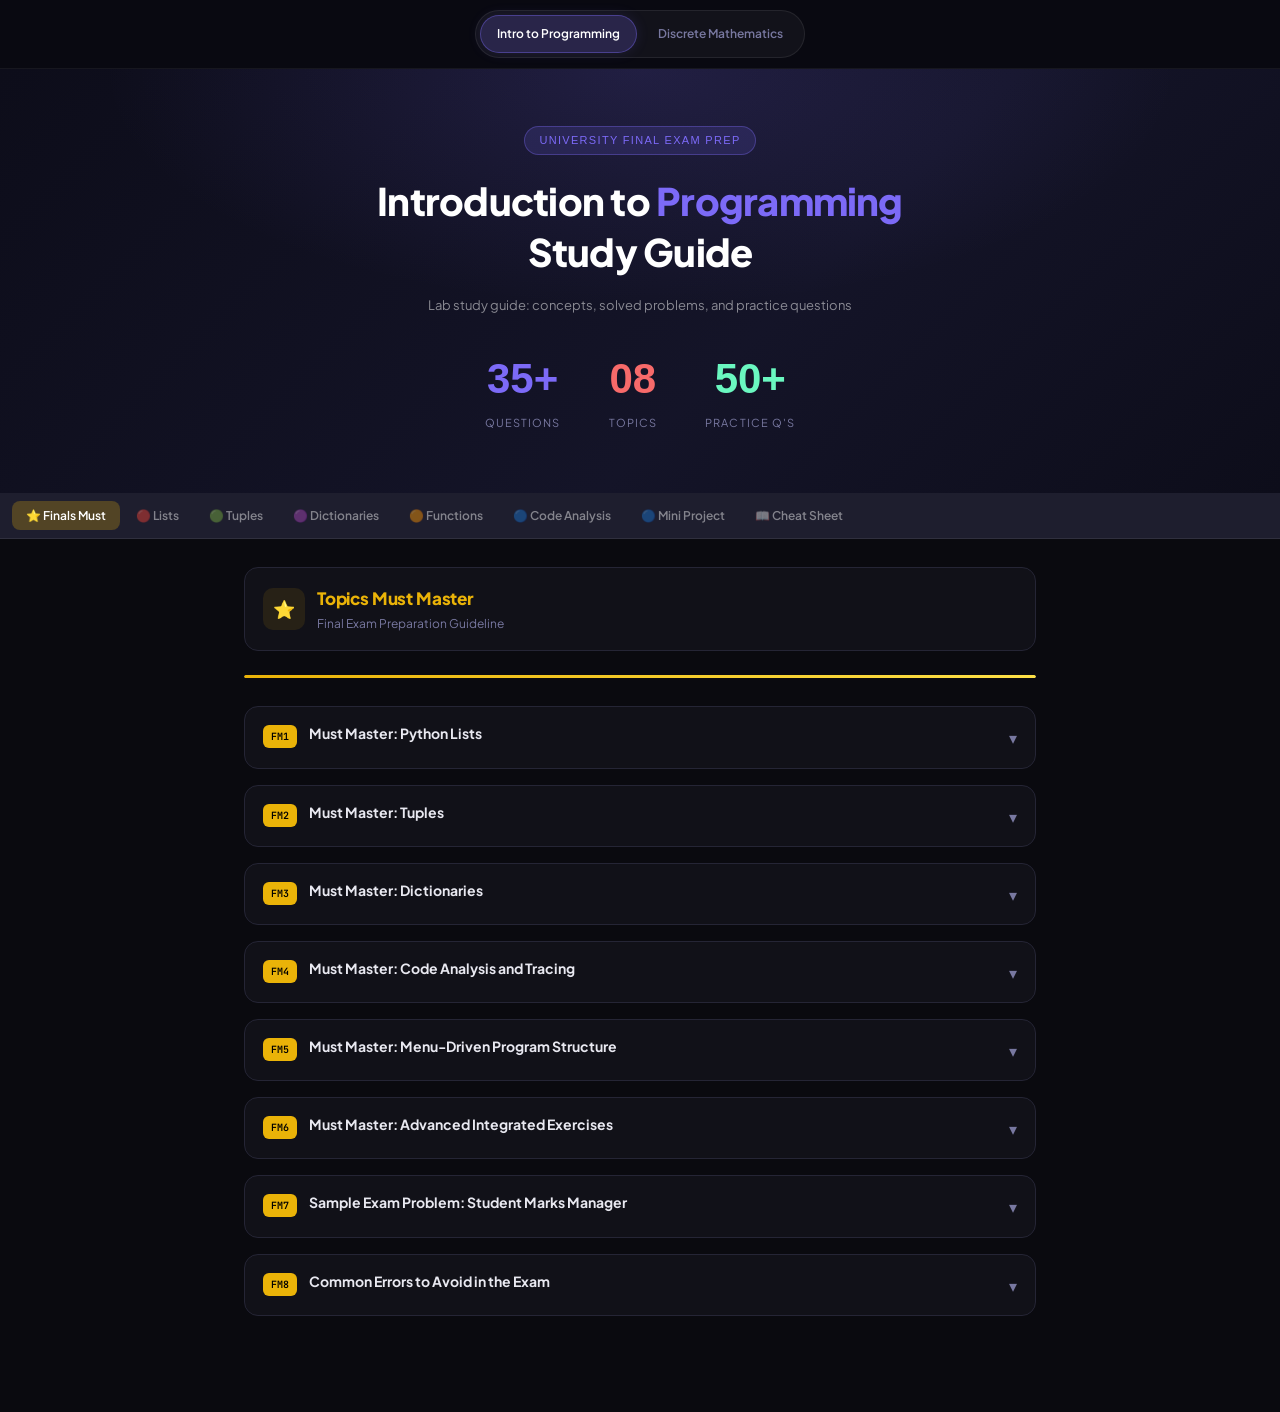
==== commit aacb67e8: "added new topics for Final Importants, new sections, new questions, changed title quesiton counts" ====
--- a/index.html
+++ b/index.html
@@ -18,6 +18,9 @@
   --accent-dict: #8b5cf6;
   --accent-fn: #d97706;
   --accent-proj: #0369a1;
+  --accent-finals: #eab308;
+  --accent-code: #06b6d4;
+  --accent-cheat: #ec4899;
   --text: #e8e8f0;
   --text2: #c0c0d8;
   --muted: #7878a0;
@@ -144,11 +147,14 @@
 }
 .nav-btn:hover { background: rgba(255,255,255,0.07); color: rgba(255,255,255,0.75); }
 .nav-btn.active { color: #fff; }
+.nav-btn.active.n-finals { background: rgba(234,179,8,0.25); }
 .nav-btn.active.n-list { background: rgba(224,90,43,0.25); }
 .nav-btn.active.n-tuple { background: rgba(46,158,107,0.25); }
 .nav-btn.active.n-dict { background: rgba(139,92,246,0.25); }
 .nav-btn.active.n-fn { background: rgba(217,119,6,0.25); }
+.nav-btn.active.n-code { background: rgba(6,182,212,0.25); }
 .nav-btn.active.n-proj { background: rgba(3,105,161,0.35); }
+.nav-btn.active.n-cheat { background: rgba(236,72,153,0.25); }
 
 /* MAIN */
 .main { max-width: 820px; margin: 0 auto; padding: 28px 14px 80px; }
@@ -174,11 +180,14 @@
   font-size: 18px;
   flex-shrink: 0;
 }
+.sec-icon.ic-finals { background: rgba(234,179,8,0.1); }
 .sec-icon.ic-list { background: rgba(224,90,43,0.1); }
 .sec-icon.ic-tuple { background: rgba(46,158,107,0.1); }
 .sec-icon.ic-dict { background: rgba(139,92,246,0.1); }
 .sec-icon.ic-fn { background: rgba(217,119,6,0.1); }
+.sec-icon.ic-code { background: rgba(6,182,212,0.1); }
 .sec-icon.ic-proj { background: rgba(3,105,161,0.1); }
+.sec-icon.ic-cheat { background: rgba(236,72,153,0.1); }
 .sec-title {
   font-size: 17px;
   font-weight: 800;
@@ -232,11 +241,14 @@
   min-width: 32px;
   text-align: center;
 }
+.q-badge.c-finals { background: var(--accent-finals); color: #000; }
 .q-badge.c-list { background: var(--accent-list); }
 .q-badge.c-tuple { background: var(--accent-tuple); }
 .q-badge.c-dict { background: var(--accent-dict); }
 .q-badge.c-fn { background: var(--accent-fn); }
+.q-badge.c-code { background: var(--accent-code); color: #000; }
 .q-badge.c-proj { background: var(--accent-proj); }
+.q-badge.c-cheat { background: var(--accent-cheat); }
 
 .q-title {
   font-size: 14px;
@@ -286,10 +298,13 @@
   color: var(--text2);
   line-height: 1.65;
 }
+.concept-box.cb-finals { border-left-color: var(--accent-finals); background: rgba(234,179,8,0.08); }
 .concept-box.cb-list { border-left-color: var(--accent-list); background: rgba(224,90,43,0.08); }
 .concept-box.cb-tuple { border-left-color: var(--accent-tuple); background: rgba(46,158,107,0.08); }
 .concept-box.cb-dict { border-left-color: var(--accent-dict); background: rgba(139,92,246,0.08); }
 .concept-box.cb-fn { border-left-color: var(--accent-fn); background: rgba(217,119,6,0.08); }
+.concept-box.cb-code { border-left-color: var(--accent-code); background: rgba(6,182,212,0.08); }
+.concept-box.cb-cheat { border-left-color: var(--accent-cheat); background: rgba(236,72,153,0.08); }
 
 /* CODE BLOCK */
 pre {
@@ -540,9 +555,9 @@
     <h1>Introduction to <span>Programming</span><br>Study Guide</h1>
     <p>Lab study guide: concepts, solved problems, and practice questions</p>
     <div class="stats">
-      <div class="stat"><span class="stat-num" style="color:#7c6af7">20</span><span class="stat-label">Questions</span></div>
-      <div class="stat"><span class="stat-num" style="color:#f76a6a">05</span><span class="stat-label">Topics</span></div>
-      <div class="stat"><span class="stat-num" style="color:#6af7c0">40</span><span class="stat-label">Practice Q's</span></div>
+      <div class="stat"><span class="stat-num" style="color:#7c6af7">35+</span><span class="stat-label">Questions</span></div>
+      <div class="stat"><span class="stat-num" style="color:#f76a6a">08</span><span class="stat-label">Topics</span></div>
+      <div class="stat"><span class="stat-num" style="color:#6af7c0">50+</span><span class="stat-label">Practice Q's</span></div>
     </div>
   </div>
 </div>
@@ -550,24 +565,660 @@
 <!-- NAV -->
 <div class="nav-wrap">
   <div class="nav-inner">
-    <button class="nav-btn n-list active" onclick="showSec('list',this)">🔴 Lists</button>
+    <button class="nav-btn n-finals active" onclick="showSec('finals',this)">⭐ Finals Must</button>
+    <button class="nav-btn n-list" onclick="showSec('list',this)">🔴 Lists</button>
     <button class="nav-btn n-tuple" onclick="showSec('tuple',this)">🟢 Tuples</button>
     <button class="nav-btn n-dict" onclick="showSec('dict',this)">🟣 Dictionaries</button>
     <button class="nav-btn n-fn" onclick="showSec('fn',this)">🟠 Functions</button>
+    <button class="nav-btn n-code" onclick="showSec('code',this)">🔵 Code Analysis</button>
     <button class="nav-btn n-proj" onclick="showSec('proj',this)">🔵 Mini Project</button>
+    <button class="nav-btn n-cheat" onclick="showSec('cheat',this)">📖 Cheat Sheet</button>
   </div>
 </div>
 
 <!-- MAIN -->
 <div class="main">
 
+<!-- ═══════════════════ FINALS MUST SECTION ═══════════════════ -->
+<div class="section active" id="sec-finals">
+  <div class="sec-header">
+    <div class="sec-icon ic-finals">⭐</div>
+    <div>
+      <div class="sec-title" style="color:var(--accent-finals)">Topics Must Master</div>
+      <div class="sec-sub">Final Exam Preparation Guideline</div>
+    </div>
+  </div>
+  <div class="progress-bar"><div class="progress-fill" style="background:linear-gradient(90deg, #eab308, #fde047)"></div></div>
+
+  <!-- FM1: Python Lists -->
+  <div class="q-card" id="fm1">
+    <div class="q-header" onclick="tog('fm1')">
+      <span class="q-badge c-finals">FM1</span>
+      <span class="q-title">Must Master: Python Lists</span>
+      <span class="q-arrow">▾</span>
+    </div>
+    <div class="q-body">
+      <div class="block">
+        <div class="block-label">💡 What You Must Know</div>
+        <div class="concept-box cb-finals">You must know how to <strong>create lists</strong>, <strong>add elements</strong>, <strong>iterate through lists</strong>, <strong>calculate total and average</strong>, <strong>find maximum and minimum</strong>, and <strong>filter elements</strong> based on conditions.</div>
+      </div>
+      <div class="block">
+        <div class="block-label">✅ Core Pattern</div>
+        <pre><span class="var">numbers</span> <span class="op">=</span> [<span class="num">10</span>, <span class="num">20</span>, <span class="num">30</span>, <span class="num">40</span>]
+
+<span class="var">total</span> <span class="op">=</span> <span class="fn">sum</span>(<span class="var">numbers</span>)
+<span class="var">avg</span> <span class="op">=</span> <span class="var">total</span> <span class="op">/</span> <span class="fn">len</span>(<span class="var">numbers</span>)
+
+<span class="kw">for</span> <span class="var">n</span> <span class="kw">in</span> <span class="var">numbers</span>:
+    <span class="kw">if</span> <span class="var">n</span> <span class="op">></span> <span class="var">avg</span>:
+        <span class="kw">print</span>(<span class="var">n</span>)</pre>
+        <div class="output-label">Output</div>
+        <div class="output-box">30
+40</div>
+      </div>
+      <div class="block">
+        <div class="block-label">🔍 How it works</div>
+        <ul class="steps">
+          <li data-n="1"><code>sum(numbers)</code> adds all elements: 10+20+30+40 = 100</li>
+          <li data-n="2"><code>total / len(numbers)</code> gives the average: 100/4 = 25.0</li>
+          <li data-n="3">The for loop checks each number against the average</li>
+          <li data-n="4">Only numbers greater than 25.0 (which are 30 and 40) get printed</li>
+        </ul>
+      </div>
+      <div class="block">
+        <div class="block-label">🎯 Exercise 1: Total and Average</div>
+        <div class="pq-wrap">
+          <div class="pq-top">📝 Create a list of 5 numbers and print the total and average</div>
+          <div class="pq-body">
+            <div class="pq-q">Write a program that stores 5 numbers in a list, then prints their <strong>total</strong> and <strong>average</strong>.</div>
+            <button class="reveal-btn" onclick="rev(this)">Show Answer ▾</button>
+            <div class="pq-ans">
+              <pre><span class="var">nums</span> <span class="op">=</span> []
+<span class="kw">for</span> <span class="var">i</span> <span class="kw">in</span> <span class="fn">range</span>(<span class="num">5</span>):
+    <span class="var">n</span> <span class="op">=</span> <span class="fn">int</span>(<span class="fn">input</span>(<span class="str">"Enter number: "</span>))
+    <span class="var">nums</span>.<span class="fn">append</span>(<span class="var">n</span>)
+
+<span class="var">total</span> <span class="op">=</span> <span class="fn">sum</span>(<span class="var">nums</span>)
+<span class="var">avg</span> <span class="op">=</span> <span class="var">total</span> <span class="op">/</span> <span class="fn">len</span>(<span class="var">nums</span>)
+<span class="kw">print</span>(<span class="str">"Total:"</span>, <span class="var">total</span>)
+<span class="kw">print</span>(<span class="str">"Average:"</span>, <span class="var">avg</span>)</pre>
+              <div class="output-label">Sample Output</div>
+              <div class="output-box">Total: 150
+Average: 30.0</div>
+            </div>
+          </div>
+        </div>
+      </div>
+      <div class="block">
+        <div class="block-label">🎯 Exercise 2: Numbers Greater Than Average</div>
+        <div class="pq-wrap">
+          <div class="pq-top">📝 Store 5 numbers and print those greater than the average</div>
+          <div class="pq-body">
+            <div class="pq-q">Store 5 numbers in a list. Calculate the average, then print only the numbers that are <strong>greater than the average</strong>.</div>
+            <button class="reveal-btn" onclick="rev(this)">Show Answer ▾</button>
+            <div class="pq-ans">
+              <pre><span class="var">nums</span> <span class="op">=</span> []
+<span class="kw">for</span> <span class="var">i</span> <span class="kw">in</span> <span class="fn">range</span>(<span class="num">5</span>):
+    <span class="var">n</span> <span class="op">=</span> <span class="fn">int</span>(<span class="fn">input</span>(<span class="str">"Enter number: "</span>))
+    <span class="var">nums</span>.<span class="fn">append</span>(<span class="var">n</span>)
+
+<span class="var">avg</span> <span class="op">=</span> <span class="fn">sum</span>(<span class="var">nums</span>) <span class="op">/</span> <span class="fn">len</span>(<span class="var">nums</span>)
+<span class="kw">print</span>(<span class="str">"Average:"</span>, <span class="var">avg</span>)
+<span class="kw">print</span>(<span class="str">"Numbers above average:"</span>)
+<span class="kw">for</span> <span class="var">n</span> <span class="kw">in</span> <span class="var">nums</span>:
+    <span class="kw">if</span> <span class="var">n</span> <span class="op">></span> <span class="var">avg</span>:
+        <span class="kw">print</span>(<span class="var">n</span>)</pre>
+            </div>
+          </div>
+        </div>
+      </div>
+      <div class="block">
+        <div class="block-label">🎯 Exercise 3: Maximum and Minimum</div>
+        <div class="pq-wrap">
+          <div class="pq-top">📝 Find the max and min values from a list</div>
+          <div class="pq-body">
+            <div class="pq-q">Write a program that finds the <strong>maximum</strong> and <strong>minimum</strong> values from a list of numbers.</div>
+            <button class="reveal-btn" onclick="rev(this)">Show Answer ▾</button>
+            <div class="pq-ans">
+              <pre><span class="var">nums</span> <span class="op">=</span> []
+<span class="kw">for</span> <span class="var">i</span> <span class="kw">in</span> <span class="fn">range</span>(<span class="num">5</span>):
+    <span class="var">n</span> <span class="op">=</span> <span class="fn">int</span>(<span class="fn">input</span>(<span class="str">"Enter number: "</span>))
+    <span class="var">nums</span>.<span class="fn">append</span>(<span class="var">n</span>)
+
+<span class="kw">print</span>(<span class="str">"Maximum:"</span>, <span class="fn">max</span>(<span class="var">nums</span>))
+<span class="kw">print</span>(<span class="str">"Minimum:"</span>, <span class="fn">min</span>(<span class="var">nums</span>))</pre>
+            </div>
+          </div>
+        </div>
+      </div>
+      <div class="block">
+        <div class="block-label">🎯 Exercise 4: Print Only Even Numbers</div>
+        <div class="pq-wrap">
+          <div class="pq-top">📝 Create a list and print only even numbers</div>
+          <div class="pq-body">
+            <div class="pq-q">Create a list of numbers and print only the <strong>even numbers</strong> from it.</div>
+            <button class="reveal-btn" onclick="rev(this)">Show Answer ▾</button>
+            <div class="pq-ans">
+              <pre><span class="var">nums</span> <span class="op">=</span> [<span class="num">3</span>, <span class="num">8</span>, <span class="num">15</span>, <span class="num">22</span>, <span class="num">7</span>, <span class="num">10</span>]
+
+<span class="kw">print</span>(<span class="str">"Even numbers:"</span>)
+<span class="kw">for</span> <span class="var">n</span> <span class="kw">in</span> <span class="var">nums</span>:
+    <span class="kw">if</span> <span class="var">n</span> <span class="op">%</span> <span class="num">2</span> <span class="op">==</span> <span class="num">0</span>:
+        <span class="kw">print</span>(<span class="var">n</span>)</pre>
+              <div class="output-label">Output</div>
+              <div class="output-box">Even numbers:
+8
+22
+10</div>
+            </div>
+          </div>
+        </div>
+      </div>
+      <div class="block">
+        <div class="block-label">🎯 Exercise 5: Sort a List</div>
+        <div class="pq-wrap">
+          <div class="pq-top">📝 Sort a list of numbers in ascending order</div>
+          <div class="pq-body">
+            <div class="pq-q">Sort a list of numbers in <strong>ascending order</strong> and print the sorted result.</div>
+            <button class="reveal-btn" onclick="rev(this)">Show Answer ▾</button>
+            <div class="pq-ans">
+              <pre><span class="var">nums</span> <span class="op">=</span> [<span class="num">40</span>, <span class="num">10</span>, <span class="num">30</span>, <span class="num">20</span>, <span class="num">50</span>]
+<span class="var">nums</span>.<span class="fn">sort</span>()
+<span class="kw">print</span>(<span class="str">"Sorted:"</span>, <span class="var">nums</span>)</pre>
+              <div class="output-label">Output</div>
+              <div class="output-box">Sorted: [10, 20, 30, 40, 50]</div>
+            </div>
+          </div>
+        </div>
+      </div>
+    </div>
+  </div>
+
+  <!-- FM2: Tuples -->
+  <div class="q-card" id="fm2">
+    <div class="q-header" onclick="tog('fm2')">
+      <span class="q-badge c-finals">FM2</span>
+      <span class="q-title">Must Master: Tuples</span>
+      <span class="q-arrow">▾</span>
+    </div>
+    <div class="q-body">
+      <div class="block">
+        <div class="block-label">💡 What You Must Know</div>
+        <div class="concept-box cb-finals">Tuples store <strong>fixed records</strong> that should not change. You must understand <strong>tuple unpacking</strong>, <strong>accessing tuple values</strong>, and <strong>using lambda functions</strong> to sort or find max/min in a list of tuples.</div>
+      </div>
+      <div class="block">
+        <div class="block-label">✅ Core Pattern: Tuple Unpacking</div>
+        <pre><span class="var">products</span> <span class="op">=</span> [
+    (<span class="str">"Pen"</span>, <span class="num">10</span>),
+    (<span class="str">"Book"</span>, <span class="num">40</span>),
+    (<span class="str">"Bag"</span>, <span class="num">500</span>)
+]
+
+<span class="cm"># Tuple unpacking in a loop</span>
+<span class="kw">for</span> <span class="var">name</span>, <span class="var">price</span> <span class="kw">in</span> <span class="var">products</span>:
+    <span class="kw">print</span>(<span class="var">name</span>, <span class="var">price</span>)</pre>
+        <div class="output-label">Output</div>
+        <div class="output-box">Pen 10
+Book 40
+Bag 500</div>
+      </div>
+      <div class="block">
+        <div class="block-label">✅ Using Lambda to Find Most Expensive</div>
+        <pre><span class="var">most_expensive</span> <span class="op">=</span> <span class="fn">max</span>(<span class="var">products</span>, <span class="var">key</span><span class="op">=</span><span class="kw">lambda</span> <span class="var">x</span>: <span class="var">x</span>[<span class="num">1</span>])
+<span class="kw">print</span>(<span class="str">"Most expensive:"</span>, <span class="var">most_expensive</span>)</pre>
+        <div class="output-label">Output</div>
+        <div class="output-box">Most expensive: ('Bag', 500)</div>
+      </div>
+      <div class="block">
+        <div class="block-label">🔍 How lambda works here</div>
+        <ul class="steps">
+          <li data-n="1"><code>lambda x: x[1]</code> means "for each tuple x, look at index 1 (the price)"</li>
+          <li data-n="2"><code>max()</code> compares all tuples by their price value</li>
+          <li data-n="3">The tuple with the highest price (500) is returned</li>
+        </ul>
+      </div>
+      <div class="block">
+        <div class="block-label">🎯 Exercise 6: Products and Prices</div>
+        <div class="pq-wrap">
+          <div class="pq-top">📝 Create a list of tuples storing (product, price) and print all</div>
+          <div class="pq-body">
+            <div class="pq-q">Create a list of tuples storing product name and price. Print all products and their prices using tuple unpacking.</div>
+            <button class="reveal-btn" onclick="rev(this)">Show Answer ▾</button>
+            <div class="pq-ans">
+              <pre><span class="var">products</span> <span class="op">=</span> [
+    (<span class="str">"Pen"</span>, <span class="num">10</span>),
+    (<span class="str">"Book"</span>, <span class="num">40</span>),
+    (<span class="str">"Bag"</span>, <span class="num">500</span>)
+]
+
+<span class="kw">for</span> <span class="var">name</span>, <span class="var">price</span> <span class="kw">in</span> <span class="var">products</span>:
+    <span class="kw">print</span>(<span class="var">name</span>, <span class="str">"-"</span>, <span class="var">price</span>)</pre>
+              <div class="output-label">Output</div>
+              <div class="output-box">Pen - 10
+Book - 40
+Bag - 500</div>
+            </div>
+          </div>
+        </div>
+      </div>
+      <div class="block">
+        <div class="block-label">🎯 Exercise 7: Most Expensive Product</div>
+        <div class="pq-wrap">
+          <div class="pq-top">📝 Find the most expensive product using lambda</div>
+          <div class="pq-body">
+            <div class="pq-q">Find the most expensive product from a list of tuples using <code>max()</code> with a <code>lambda</code> function.</div>
+            <button class="reveal-btn" onclick="rev(this)">Show Answer ▾</button>
+            <div class="pq-ans">
+              <pre><span class="var">products</span> <span class="op">=</span> [(<span class="str">"Pen"</span>, <span class="num">10</span>), (<span class="str">"Book"</span>, <span class="num">40</span>), (<span class="str">"Bag"</span>, <span class="num">500</span>)]
+<span class="var">most_expensive</span> <span class="op">=</span> <span class="fn">max</span>(<span class="var">products</span>, <span class="var">key</span><span class="op">=</span><span class="kw">lambda</span> <span class="var">x</span>: <span class="var">x</span>[<span class="num">1</span>])
+<span class="kw">print</span>(<span class="str">"Most expensive:"</span>, <span class="var">most_expensive</span>[<span class="num">0</span>], <span class="str">"-"</span>, <span class="var">most_expensive</span>[<span class="num">1</span>])</pre>
+              <div class="output-label">Output</div>
+              <div class="output-box">Most expensive: Bag - 500</div>
+            </div>
+          </div>
+        </div>
+      </div>
+      <div class="block">
+        <div class="block-label">🎯 Exercise 8: Average Price</div>
+        <div class="pq-wrap">
+          <div class="pq-top">📝 Calculate the average price of products</div>
+          <div class="pq-body">
+            <div class="pq-q">Calculate and print the <strong>average price</strong> of all products in a list of tuples.</div>
+            <button class="reveal-btn" onclick="rev(this)">Show Answer ▾</button>
+            <div class="pq-ans">
+              <pre><span class="var">products</span> <span class="op">=</span> [(<span class="str">"Pen"</span>, <span class="num">10</span>), (<span class="str">"Book"</span>, <span class="num">40</span>), (<span class="str">"Bag"</span>, <span class="num">500</span>)]
+
+<span class="var">total_price</span> <span class="op">=</span> <span class="num">0</span>
+<span class="kw">for</span> <span class="var">name</span>, <span class="var">price</span> <span class="kw">in</span> <span class="var">products</span>:
+    <span class="var">total_price</span> <span class="op">+=</span> <span class="var">price</span>
+
+<span class="var">avg_price</span> <span class="op">=</span> <span class="var">total_price</span> <span class="op">/</span> <span class="fn">len</span>(<span class="var">products</span>)
+<span class="kw">print</span>(<span class="str">"Average price:"</span>, <span class="var">avg_price</span>)</pre>
+              <div class="output-label">Output</div>
+              <div class="output-box">Average price: 183.33333333333334</div>
+            </div>
+          </div>
+        </div>
+      </div>
+    </div>
+  </div>
+
+  <!-- FM3: Dictionaries -->
+  <div class="q-card" id="fm3">
+    <div class="q-header" onclick="tog('fm3')">
+      <span class="q-badge c-finals">FM3</span>
+      <span class="q-title">Must Master: Dictionaries</span>
+      <span class="q-arrow">▾</span>
+    </div>
+    <div class="q-body">
+      <div class="block">
+        <div class="block-label">💡 What You Must Know</div>
+        <div class="concept-box cb-finals">Dictionaries store <strong>key-value pairs</strong>. You must practice <strong>dictionary creation</strong>, <strong>searching values</strong>, and building <strong>menu-driven systems</strong>. Important operations include adding entries, iterating with <code>.items()</code>, and checking if a key exists.</div>
+      </div>
+      <div class="block">
+        <div class="block-label">✅ Core Pattern</div>
+        <pre><span class="var">students</span> <span class="op">=</span> {
+    <span class="str">"S01"</span>: {<span class="str">"name"</span>: <span class="str">"Asha"</span>, <span class="str">"gpa"</span>: <span class="num">3.7</span>}
+}
+
+<span class="cm"># Adding a new student</span>
+<span class="var">students</span>[<span class="str">"S02"</span>] <span class="op">=</span> {<span class="str">"name"</span>: <span class="str">"Rahim"</span>, <span class="str">"gpa"</span>: <span class="num">3.5</span>}
+
+<span class="cm"># Iterating through all students</span>
+<span class="kw">for</span> <span class="var">sid</span>, <span class="var">info</span> <span class="kw">in</span> <span class="var">students</span>.<span class="fn">items</span>():
+    <span class="kw">print</span>(<span class="var">sid</span>, <span class="var">info</span>[<span class="str">"name"</span>])</pre>
+        <div class="output-label">Output</div>
+        <div class="output-box">S01 Asha
+S02 Rahim</div>
+      </div>
+      <div class="block">
+        <div class="block-label">🎯 Exercise 9: Student GPA Dictionary</div>
+        <div class="pq-wrap">
+          <div class="pq-top">📝 Create a dictionary storing student GPA and print all students</div>
+          <div class="pq-body">
+            <div class="pq-q">Create a dictionary with student IDs as keys and nested dictionaries (name, gpa) as values. Print all students.</div>
+            <button class="reveal-btn" onclick="rev(this)">Show Answer ▾</button>
+            <div class="pq-ans">
+              <pre><span class="var">students</span> <span class="op">=</span> {
+    <span class="str">"S01"</span>: {<span class="str">"name"</span>: <span class="str">"Asha"</span>, <span class="str">"gpa"</span>: <span class="num">3.7</span>},
+    <span class="str">"S02"</span>: {<span class="str">"name"</span>: <span class="str">"Rahim"</span>, <span class="str">"gpa"</span>: <span class="num">3.2</span>}
+}
+
+<span class="kw">for</span> <span class="var">sid</span>, <span class="var">info</span> <span class="kw">in</span> <span class="var">students</span>.<span class="fn">items</span>():
+    <span class="kw">print</span>(<span class="var">sid</span>, <span class="var">info</span>[<span class="str">"name"</span>], <span class="str">"GPA:"</span>, <span class="var">info</span>[<span class="str">"gpa"</span>])</pre>
+              <div class="output-label">Output</div>
+              <div class="output-box">S01 Asha GPA: 3.7
+S02 Rahim GPA: 3.2</div>
+            </div>
+          </div>
+        </div>
+      </div>
+      <div class="block">
+        <div class="block-label">🎯 Exercise 10: Filter by GPA</div>
+        <div class="pq-wrap">
+          <div class="pq-top">📝 Display students with GPA greater than 3.5</div>
+          <div class="pq-body">
+            <div class="pq-q">Display only the students whose <strong>GPA is greater than 3.5</strong>.</div>
+            <button class="reveal-btn" onclick="rev(this)">Show Answer ▾</button>
+            <div class="pq-ans">
+              <pre><span class="var">students</span> <span class="op">=</span> {
+    <span class="str">"S01"</span>: {<span class="str">"name"</span>: <span class="str">"Asha"</span>, <span class="str">"gpa"</span>: <span class="num">3.7</span>},
+    <span class="str">"S02"</span>: {<span class="str">"name"</span>: <span class="str">"Rahim"</span>, <span class="str">"gpa"</span>: <span class="num">3.2</span>},
+    <span class="str">"S03"</span>: {<span class="str">"name"</span>: <span class="str">"Nila"</span>, <span class="str">"gpa"</span>: <span class="num">3.8</span>}
+}
+
+<span class="kw">print</span>(<span class="str">"Students with GPA > 3.5:"</span>)
+<span class="kw">for</span> <span class="var">sid</span>, <span class="var">info</span> <span class="kw">in</span> <span class="var">students</span>.<span class="fn">items</span>():
+    <span class="kw">if</span> <span class="var">info</span>[<span class="str">"gpa"</span>] <span class="op">></span> <span class="num">3.5</span>:
+        <span class="kw">print</span>(<span class="var">sid</span>, <span class="var">info</span>[<span class="str">"name"</span>], <span class="var">info</span>[<span class="str">"gpa"</span>])</pre>
+              <div class="output-label">Output</div>
+              <div class="output-box">Students with GPA > 3.5:
+S01 Asha 3.7
+S03 Nila 3.8</div>
+            </div>
+          </div>
+        </div>
+      </div>
+      <div class="block">
+        <div class="block-label">🎯 Exercise 11: Search by Student ID</div>
+        <div class="pq-wrap">
+          <div class="pq-top">📝 Search for a student using student ID</div>
+          <div class="pq-body">
+            <div class="pq-q">Search for a student by entering their <strong>student ID</strong>. If found, display their info. If not found, show "Student not found."</div>
+            <button class="reveal-btn" onclick="rev(this)">Show Answer ▾</button>
+            <div class="pq-ans">
+              <pre><span class="var">students</span> <span class="op">=</span> {
+    <span class="str">"S01"</span>: {<span class="str">"name"</span>: <span class="str">"Asha"</span>, <span class="str">"gpa"</span>: <span class="num">3.7</span>},
+    <span class="str">"S02"</span>: {<span class="str">"name"</span>: <span class="str">"Rahim"</span>, <span class="str">"gpa"</span>: <span class="num">3.2</span>}
+}
+
+<span class="var">search_id</span> <span class="op">=</span> <span class="fn">input</span>(<span class="str">"Enter student ID: "</span>)
+<span class="kw">if</span> <span class="var">search_id</span> <span class="kw">in</span> <span class="var">students</span>:
+    <span class="var">info</span> <span class="op">=</span> <span class="var">students</span>[<span class="var">search_id</span>]
+    <span class="kw">print</span>(<span class="str">"Name:"</span>, <span class="var">info</span>[<span class="str">"name"</span>])
+    <span class="kw">print</span>(<span class="str">"GPA:"</span>, <span class="var">info</span>[<span class="str">"gpa"</span>])
+<span class="kw">else</span>:
+    <span class="kw">print</span>(<span class="str">"Student not found."</span>)</pre>
+            </div>
+          </div>
+        </div>
+      </div>
+    </div>
+  </div>
+
+  <!-- FM4: Code Trace -->
+  <div class="q-card" id="fm4">
+    <div class="q-header" onclick="tog('fm4')">
+      <span class="q-badge c-finals">FM4</span>
+      <span class="q-title">Must Master: Code Analysis and Tracing</span>
+      <span class="q-arrow">▾</span>
+    </div>
+    <div class="q-body">
+      <div class="block">
+        <div class="block-label">💡 What You Must Know</div>
+        <div class="concept-box cb-finals">You must be able to <strong>identify data structures</strong>, <strong>trace program execution</strong>, <strong>calculate outputs</strong>, and <strong>understand loops and conditions</strong>. Practice dry-running code by writing down variable values at each step.</div>
+      </div>
+      <div class="block">
+        <div class="block-label">✅ Trace Example</div>
+        <pre><span class="var">nums</span> <span class="op">=</span> [<span class="num">5</span>, <span class="num">10</span>, <span class="num">15</span>]
+
+<span class="var">total</span> <span class="op">=</span> <span class="num">0</span>
+<span class="kw">for</span> <span class="var">n</span> <span class="kw">in</span> <span class="var">nums</span>:
+    <span class="var">total</span> <span class="op">+=</span> <span class="var">n</span>
+
+<span class="kw">print</span>(<span class="var">total</span>)</pre>
+      </div>
+      <div class="block">
+        <div class="block-label">Trace Table</div>
+        <table class="concept-table">
+          <tr><th>Step</th><th>n</th><th>total</th></tr>
+          <tr><td>1</td><td>5</td><td>5</td></tr>
+          <tr><td>2</td><td>10</td><td>15</td></tr>
+          <tr><td>3</td><td>15</td><td>30</td></tr>
+        </table>
+        <div class="output-label" style="margin-top:8px">Output</div>
+        <div class="output-box">30</div>
+      </div>
+    </div>
+  </div>
+
+  <!-- FM5: Programming Skills -->
+  <div class="q-card" id="fm5">
+    <div class="q-header" onclick="tog('fm5')">
+      <span class="q-badge c-finals">FM5</span>
+      <span class="q-title">Must Master: Menu-Driven Program Structure</span>
+      <span class="q-arrow">▾</span>
+    </div>
+    <div class="q-body">
+      <div class="block">
+        <div class="block-label">💡 What You Must Know</div>
+        <div class="concept-box cb-finals">You should practice writing programs that use <strong>loops</strong>, <strong>conditions</strong>, <strong>process lists</strong>, <strong>use dictionaries</strong>, and <strong>create menu systems</strong>. This is the typical structure of a menu-driven program.</div>
+      </div>
+      <div class="block">
+        <div class="block-label">✅ Menu-Driven Program Template</div>
+        <pre><span class="kw">while</span> <span class="kw">True</span>:
+    <span class="kw">print</span>(<span class="str">"1 Add"</span>)
+    <span class="kw">print</span>(<span class="str">"2 Display"</span>)
+    <span class="kw">print</span>(<span class="str">"3 Exit"</span>)
+
+    <span class="var">choice</span> <span class="op">=</span> <span class="fn">input</span>(<span class="str">"Enter choice: "</span>)
+
+    <span class="kw">if</span> <span class="var">choice</span> <span class="op">==</span> <span class="str">"1"</span>:
+        <span class="kw">pass</span>  <span class="cm"># add logic here</span>
+    <span class="kw">elif</span> <span class="var">choice</span> <span class="op">==</span> <span class="str">"2"</span>:
+        <span class="kw">pass</span>  <span class="cm"># display logic here</span>
+    <span class="kw">elif</span> <span class="var">choice</span> <span class="op">==</span> <span class="str">"3"</span>:
+        <span class="kw">break</span></pre>
+      </div>
+      <div class="block">
+        <div class="block-label">🔍 How it works</div>
+        <ul class="steps">
+          <li data-n="1"><code>while True</code> runs the loop forever until <code>break</code> is called</li>
+          <li data-n="2">The menu is printed every time the loop repeats</li>
+          <li data-n="3">The <code>if/elif</code> chain runs the correct action based on user input</li>
+          <li data-n="4">Option 3 calls <code>break</code> to exit the loop and end the program</li>
+        </ul>
+      </div>
+    </div>
+  </div>
+
+  <!-- FM6: Advanced Exercises -->
+  <div class="q-card" id="fm6">
+    <div class="q-header" onclick="tog('fm6')">
+      <span class="q-badge c-finals">FM6</span>
+      <span class="q-title">Must Master: Advanced Integrated Exercises</span>
+      <span class="q-arrow">▾</span>
+    </div>
+    <div class="q-body">
+      <div class="block">
+        <div class="block-label">💡 What You Must Know</div>
+        <div class="concept-box cb-finals">The most difficult exam questions combine <strong>lists</strong>, <strong>dictionaries</strong>, and <strong>tuples</strong> together. You must be able to store student records using all three structures and compute totals, averages, and grades.</div>
+      </div>
+      <div class="block">
+        <div class="block-label">🎯 Exercise 12: Combined Data Structures</div>
+        <div class="pq-wrap">
+          <div class="pq-top">📝 Store student records using list, dictionary, and tuple</div>
+          <div class="pq-body">
+            <div class="pq-q">Create a list of student dictionaries where each student has an id, name, and marks stored as a tuple. Compute total marks, average marks, and grade for each student.</div>
+            <button class="reveal-btn" onclick="rev(this)">Show Answer ▾</button>
+            <div class="pq-ans">
+              <pre><span class="var">students</span> <span class="op">=</span> [
+    {<span class="str">"id"</span>: <span class="str">"S01"</span>, <span class="str">"name"</span>: <span class="str">"Asha"</span>, <span class="str">"marks"</span>: (<span class="num">80</span>, <span class="num">90</span>, <span class="num">85</span>)},
+    {<span class="str">"id"</span>: <span class="str">"S02"</span>, <span class="str">"name"</span>: <span class="str">"Rahim"</span>, <span class="str">"marks"</span>: (<span class="num">60</span>, <span class="num">55</span>, <span class="num">70</span>)}
+]
+
+<span class="kw">for</span> <span class="var">s</span> <span class="kw">in</span> <span class="var">students</span>:
+    <span class="var">total</span> <span class="op">=</span> <span class="fn">sum</span>(<span class="var">s</span>[<span class="str">"marks"</span>])
+    <span class="var">avg</span> <span class="op">=</span> <span class="var">total</span> <span class="op">/</span> <span class="fn">len</span>(<span class="var">s</span>[<span class="str">"marks"</span>])
+    <span class="kw">if</span> <span class="var">avg</span> <span class="op">>=</span> <span class="num">80</span>: <span class="var">grade</span> <span class="op">=</span> <span class="str">"A"</span>
+    <span class="kw">elif</span> <span class="var">avg</span> <span class="op">>=</span> <span class="num">70</span>: <span class="var">grade</span> <span class="op">=</span> <span class="str">"B"</span>
+    <span class="kw">elif</span> <span class="var">avg</span> <span class="op">>=</span> <span class="num">60</span>: <span class="var">grade</span> <span class="op">=</span> <span class="str">"C"</span>
+    <span class="kw">else</span>: <span class="var">grade</span> <span class="op">=</span> <span class="str">"F"</span>
+    <span class="kw">print</span>(<span class="var">s</span>[<span class="str">"id"</span>], <span class="var">s</span>[<span class="str">"name"</span>], <span class="str">"Total:"</span>, <span class="var">total</span>, <span class="str">"Avg:"</span>, <span class="var">avg</span>, <span class="str">"Grade:"</span>, <span class="var">grade</span>)</pre>
+              <div class="output-label">Output</div>
+              <div class="output-box">S01 Asha Total: 255 Avg: 85.0 Grade: A
+S02 Rahim Total: 185 Avg: 61.666666666666664 Grade: C</div>
+            </div>
+          </div>
+        </div>
+      </div>
+      <div class="block">
+        <div class="block-label">🎯 Exercise 13: Find the Topper</div>
+        <div class="pq-wrap">
+          <div class="pq-top">📝 Write a program that finds the topper student</div>
+          <div class="pq-body">
+            <div class="pq-q">From a list of student records, find and print the <strong>student with the highest average marks</strong>.</div>
+            <button class="reveal-btn" onclick="rev(this)">Show Answer ▾</button>
+            <div class="pq-ans">
+              <pre><span class="var">students</span> <span class="op">=</span> [
+    {<span class="str">"id"</span>: <span class="str">"S01"</span>, <span class="str">"name"</span>: <span class="str">"Asha"</span>, <span class="str">"marks"</span>: (<span class="num">80</span>, <span class="num">90</span>, <span class="num">85</span>)},
+    {<span class="str">"id"</span>: <span class="str">"S02"</span>, <span class="str">"name"</span>: <span class="str">"Rahim"</span>, <span class="str">"marks"</span>: (<span class="num">60</span>, <span class="num">55</span>, <span class="num">70</span>)},
+    {<span class="str">"id"</span>: <span class="str">"S03"</span>, <span class="str">"name"</span>: <span class="str">"Nila"</span>, <span class="str">"marks"</span>: (<span class="num">95</span>, <span class="num">88</span>, <span class="num">92</span>)}
+]
+
+<span class="var">topper</span> <span class="op">=</span> <span class="kw">None</span>
+<span class="var">highest_avg</span> <span class="op">=</span> <span class="num">0</span>
+
+<span class="kw">for</span> <span class="var">s</span> <span class="kw">in</span> <span class="var">students</span>:
+    <span class="var">avg</span> <span class="op">=</span> <span class="fn">sum</span>(<span class="var">s</span>[<span class="str">"marks"</span>]) <span class="op">/</span> <span class="fn">len</span>(<span class="var">s</span>[<span class="str">"marks"</span>])
+    <span class="kw">if</span> <span class="var">avg</span> <span class="op">></span> <span class="var">highest_avg</span>:
+        <span class="var">highest_avg</span> <span class="op">=</span> <span class="var">avg</span>
+        <span class="var">topper</span> <span class="op">=</span> <span class="var">s</span>
+
+<span class="kw">print</span>(<span class="str">"Topper:"</span>, <span class="var">topper</span>[<span class="str">"name"</span>], <span class="str">"Avg:"</span>, <span class="var">highest_avg</span>)</pre>
+              <div class="output-label">Output</div>
+              <div class="output-box">Topper: Nila Avg: 91.66666666666667</div>
+            </div>
+          </div>
+        </div>
+      </div>
+      <div class="block">
+        <div class="block-label">🎯 Exercise 14: Above Class Average</div>
+        <div class="pq-wrap">
+          <div class="pq-top">📝 Find students with marks above the class average</div>
+          <div class="pq-body">
+            <div class="pq-q">Calculate the <strong>class average</strong> and print only students whose average marks are <strong>above the class average</strong>.</div>
+            <button class="reveal-btn" onclick="rev(this)">Show Answer ▾</button>
+            <div class="pq-ans">
+              <pre><span class="var">students</span> <span class="op">=</span> [
+    {<span class="str">"name"</span>: <span class="str">"Asha"</span>, <span class="str">"marks"</span>: (<span class="num">80</span>, <span class="num">90</span>, <span class="num">85</span>)},
+    {<span class="str">"name"</span>: <span class="str">"Rahim"</span>, <span class="str">"marks"</span>: (<span class="num">60</span>, <span class="num">55</span>, <span class="num">70</span>)},
+    {<span class="str">"name"</span>: <span class="str">"Nila"</span>, <span class="str">"marks"</span>: (<span class="num">95</span>, <span class="num">88</span>, <span class="num">92</span>)}
+]
+
+<span class="cm"># Calculate class average</span>
+<span class="var">all_avgs</span> <span class="op">=</span> []
+<span class="kw">for</span> <span class="var">s</span> <span class="kw">in</span> <span class="var">students</span>:
+    <span class="var">avg</span> <span class="op">=</span> <span class="fn">sum</span>(<span class="var">s</span>[<span class="str">"marks"</span>]) <span class="op">/</span> <span class="fn">len</span>(<span class="var">s</span>[<span class="str">"marks"</span>])
+    <span class="var">all_avgs</span>.<span class="fn">append</span>(<span class="var">avg</span>)
+
+<span class="var">class_avg</span> <span class="op">=</span> <span class="fn">sum</span>(<span class="var">all_avgs</span>) <span class="op">/</span> <span class="fn">len</span>(<span class="var">all_avgs</span>)
+<span class="kw">print</span>(<span class="str">"Class average:"</span>, <span class="var">class_avg</span>)
+
+<span class="kw">print</span>(<span class="str">"Above class average:"</span>)
+<span class="kw">for</span> <span class="var">i</span> <span class="kw">in</span> <span class="fn">range</span>(<span class="fn">len</span>(<span class="var">students</span>)):
+    <span class="kw">if</span> <span class="var">all_avgs</span>[<span class="var">i</span>] <span class="op">></span> <span class="var">class_avg</span>:
+        <span class="kw">print</span>(<span class="var">students</span>[<span class="var">i</span>][<span class="str">"name"</span>], <span class="str">"- Avg:"</span>, <span class="var">all_avgs</span>[<span class="var">i</span>])</pre>
+              <div class="output-label">Output</div>
+              <div class="output-box">Class average: 79.44444444444444
+Above class average:
+Asha - Avg: 85.0
+Nila - Avg: 91.66666666666667</div>
+            </div>
+          </div>
+        </div>
+      </div>
+    </div>
+  </div>
+
+  <!-- FM7: Sample Practice Problem -->
+  <div class="q-card" id="fm7">
+    <div class="q-header" onclick="tog('fm7')">
+      <span class="q-badge c-finals">FM7</span>
+      <span class="q-title">Sample Exam Problem: Student Marks Manager</span>
+      <span class="q-arrow">▾</span>
+    </div>
+    <div class="q-body">
+      <div class="block">
+        <div class="block-label">💡 Problem Statement</div>
+        <div class="concept-box cb-finals">Write a Python program to manage student marks. Requirements: (1) Store student data using a dictionary. (2) Each record has ID, Name, and Marks. (3) Create a menu with: Add student, Search student, Display all students, Exit.</div>
+      </div>
+      <div class="block">
+        <div class="block-label">✅ Full Solution</div>
+        <pre><span class="var">students</span> <span class="op">=</span> {}
+
+<span class="kw">while</span> <span class="kw">True</span>:
+    <span class="kw">print</span>(<span class="str">"\n--- Student Marks Manager ---"</span>)
+    <span class="kw">print</span>(<span class="str">"1. Add student"</span>)
+    <span class="kw">print</span>(<span class="str">"2. Search student"</span>)
+    <span class="kw">print</span>(<span class="str">"3. Display all students"</span>)
+    <span class="kw">print</span>(<span class="str">"4. Exit"</span>)
+    <span class="var">choice</span> <span class="op">=</span> <span class="fn">input</span>(<span class="str">"Enter choice: "</span>)
+
+    <span class="kw">if</span> <span class="var">choice</span> <span class="op">==</span> <span class="str">"1"</span>:
+        <span class="var">sid</span> <span class="op">=</span> <span class="fn">input</span>(<span class="str">"Enter ID: "</span>)
+        <span class="var">name</span> <span class="op">=</span> <span class="fn">input</span>(<span class="str">"Enter Name: "</span>)
+        <span class="var">marks</span> <span class="op">=</span> <span class="fn">int</span>(<span class="fn">input</span>(<span class="str">"Enter Marks: "</span>))
+        <span class="var">students</span>[<span class="var">sid</span>] <span class="op">=</span> {<span class="str">"name"</span>: <span class="var">name</span>, <span class="str">"marks"</span>: <span class="var">marks</span>}
+        <span class="kw">print</span>(<span class="str">"Student added."</span>)
+
+    <span class="kw">elif</span> <span class="var">choice</span> <span class="op">==</span> <span class="str">"2"</span>:
+        <span class="var">sid</span> <span class="op">=</span> <span class="fn">input</span>(<span class="str">"Enter ID to search: "</span>)
+        <span class="kw">if</span> <span class="var">sid</span> <span class="kw">in</span> <span class="var">students</span>:
+            <span class="var">info</span> <span class="op">=</span> <span class="var">students</span>[<span class="var">sid</span>]
+            <span class="kw">print</span>(<span class="str">"Name:"</span>, <span class="var">info</span>[<span class="str">"name"</span>])
+            <span class="kw">print</span>(<span class="str">"Marks:"</span>, <span class="var">info</span>[<span class="str">"marks"</span>])
+        <span class="kw">else</span>:
+            <span class="kw">print</span>(<span class="str">"Student not found."</span>)
+
+    <span class="kw">elif</span> <span class="var">choice</span> <span class="op">==</span> <span class="str">"3"</span>:
+        <span class="kw">for</span> <span class="var">sid</span>, <span class="var">info</span> <span class="kw">in</span> <span class="var">students</span>.<span class="fn">items</span>():
+            <span class="kw">print</span>(<span class="var">sid</span>, <span class="var">info</span>[<span class="str">"name"</span>], <span class="str">"Marks:"</span>, <span class="var">info</span>[<span class="str">"marks"</span>])
+
+    <span class="kw">elif</span> <span class="var">choice</span> <span class="op">==</span> <span class="str">"4"</span>:
+        <span class="kw">print</span>(<span class="str">"Program ended."</span>)
+        <span class="kw">break</span>
+    <span class="kw">else</span>:
+        <span class="kw">print</span>(<span class="str">"Invalid choice."</span>)</pre>
+      </div>
+    </div>
+  </div>
+
+  <!-- FM8: Common Errors -->
+  <div class="q-card" id="fm8">
+    <div class="q-header" onclick="tog('fm8')">
+      <span class="q-badge c-finals">FM8</span>
+      <span class="q-title">Common Errors to Avoid in the Exam</span>
+      <span class="q-arrow">▾</span>
+    </div>
+    <div class="q-body">
+      <div class="block">
+        <div class="block-label">⚠ Critical Mistakes That Cost Marks</div>
+        <div class="concept-box cb-finals">Students often lose marks because of these common mistakes. Review each one carefully before the exam.</div>
+      </div>
+      <div class="block">
+        <table class="concept-table">
+          <tr><th>#</th><th>Common Error</th><th>How to Avoid It</th></tr>
+          <tr><td>1</td><td><strong>Incorrect indentation</strong></td><td>Python uses indentation to define code blocks. Always use consistent 4-space indent inside loops, conditions, and functions.</td></tr>
+          <tr><td>2</td><td><strong>Missing append() when adding to lists</strong></td><td>You must use <code>list.append(item)</code> to add items. Writing <code>list + item</code> does not modify the original list.</td></tr>
+          <tr><td>3</td><td><strong>Wrong dictionary key access</strong></td><td>Use the exact key name: <code>dict["name"]</code> not <code>dict[name]</code> (without quotes it looks for a variable).</td></tr>
+          <tr><td>4</td><td><strong>Forgetting break in menu systems</strong></td><td>Without <code>break</code> in the exit option, your <code>while True</code> loop will run forever.</td></tr>
+          <tr><td>5</td><td><strong>Incorrect average calculation</strong></td><td>Average = total / count. Use <code>sum(list) / len(list)</code>. Make sure you do not divide by zero.</td></tr>
+        </table>
+      </div>
+    </div>
+  </div>
+
+</div><!-- end finals section -->
+
+
 <!-- ═══════════════════ LIST SECTION ═══════════════════ -->
-<div class="section active" id="sec-list">
+<div class="section" id="sec-list">
   <div class="sec-header">
     <div class="sec-icon ic-list">🔴</div>
     <div>
       <div class="sec-title" style="color:var(--accent-list)">Part A: Lists</div>
-      <div class="sec-sub">Mutable, ordered collection · Problems 1–5</div>
+      <div class="sec-sub">Mutable, ordered collection · Problems 1-5</div>
     </div>
   </div>
   <div class="progress-bar"><div class="progress-fill" style="background:linear-gradient(90deg, #e05a2b, #f7a84a)"></div></div>
@@ -882,7 +1533,7 @@
     <div class="sec-icon ic-tuple">🟢</div>
     <div>
       <div class="sec-title" style="color:var(--accent-tuple)">Part B: Tuples</div>
-      <div class="sec-sub">Immutable, ordered records · Problems 6–8</div>
+      <div class="sec-sub">Immutable, ordered records · Problems 6-8</div>
     </div>
   </div>
   <div class="progress-bar"><div class="progress-fill" style="background:linear-gradient(90deg, #2e9e6b, #6af7c0)"></div></div>
@@ -1070,7 +1721,7 @@
     <div class="sec-icon ic-dict">🟣</div>
     <div>
       <div class="sec-title" style="color:var(--accent-dict)">Part C: Dictionaries</div>
-      <div class="sec-sub">Key-value mapping · Problems 9–13</div>
+      <div class="sec-sub">Key-value mapping · Problems 9-13</div>
     </div>
   </div>
   <div class="progress-bar"><div class="progress-fill" style="background:linear-gradient(90deg, #8b5cf6, #c084fc)"></div></div>
@@ -1294,7 +1945,7 @@
         <div class="pq-wrap">
           <div class="pq-top">📝 Try This</div>
           <div class="pq-body">
-            <div class="pq-q">Extend the program: after computing the average, also print the <strong>grade</strong> for each student using: Avg ≥ 80 → A, 70–79 → B, 60–69 → C, below 60 → F.</div>
+            <div class="pq-q">Extend the program: after computing the average, also print the <strong>grade</strong> for each student using: Avg ≥ 80 → A, 70-79 → B, 60-69 → C, below 60 → F.</div>
             <button class="reveal-btn" onclick="rev(this)">Show Answer ▾</button>
             <div class="pq-ans">
               <pre><span class="kw">for</span> <span class="var">sid</span>, <span class="var">info</span> <span class="kw">in</span> <span class="var">students</span>.<span class="fn">items</span>():
@@ -1609,6 +2260,254 @@
     </div>
   </div>
 </div><!-- end fn section -->
+
+
+<!-- ═══════════════════ CODE ANALYSIS SECTION ═══════════════════ -->
+<div class="section" id="sec-code">
+  <div class="sec-header">
+    <div class="sec-icon ic-code">🔵</div>
+    <div>
+      <div class="sec-title" style="color:var(--accent-code)">Code Analysis</div>
+      <div class="sec-sub">Tracing, data structures, lambda, and predicting output</div>
+    </div>
+  </div>
+  <div class="progress-bar"><div class="progress-fill" style="background:linear-gradient(90deg, #06b6d4, #67e8f9)"></div></div>
+
+  <!-- CA1: Recognizing Data Structures -->
+  <div class="q-card" id="ca1">
+    <div class="q-header" onclick="tog('ca1')">
+      <span class="q-badge c-code">CA1</span>
+      <span class="q-title">Recognizing Data Structures in Code</span>
+      <span class="q-arrow">▾</span>
+    </div>
+    <div class="q-body">
+      <div class="block">
+        <div class="block-label">💡 Concept</div>
+        <div class="concept-box cb-code">In exam questions you must quickly recognize which data structure is being used. Look at the brackets: square brackets <code>[ ]</code> means list, parentheses <code>( )</code> means tuple, and curly braces <code>{ }</code> means dictionary.</div>
+      </div>
+      <div class="block">
+        <div class="block-label">Data Structure Recognition Table</div>
+        <table class="concept-table">
+          <tr><th>Structure</th><th>Syntax</th><th>Example</th></tr>
+          <tr><td><strong>List</strong></td><td><code>[item1, item2]</code></td><td><code>[10, 20, 30]</code></td></tr>
+          <tr><td><strong>Tuple</strong></td><td><code>(item1, item2)</code></td><td><code>("Pen", 10)</code></td></tr>
+          <tr><td><strong>Dictionary</strong></td><td><code>{key: value}</code></td><td><code>{"name": "Asha", "gpa": 3.7}</code></td></tr>
+        </table>
+      </div>
+      <div class="block">
+        <div class="block-label">✅ Example Exam Question</div>
+        <pre><span class="var">numbers</span> <span class="op">=</span> [<span class="num">10</span>, <span class="num">20</span>, <span class="num">30</span>]
+<span class="var">total</span> <span class="op">=</span> <span class="num">0</span>
+
+<span class="kw">for</span> <span class="var">n</span> <span class="kw">in</span> <span class="var">numbers</span>:
+    <span class="var">total</span> <span class="op">+=</span> <span class="var">n</span></pre>
+      </div>
+      <div class="block">
+        <div class="block-label">🔍 What you must identify</div>
+        <ul class="steps">
+          <li data-n="1"><strong>Data structure</strong>: <code>numbers</code> is a <strong>list</strong> (square brackets)</li>
+          <li data-n="2"><strong>Purpose of variables</strong>: <code>total</code> is an accumulator that stores the running sum</li>
+          <li data-n="3"><strong>Loop behavior</strong>: the <code>for</code> loop visits each element one by one</li>
+          <li data-n="4"><strong>Output</strong>: after the loop, <code>total</code> equals 60 (10 + 20 + 30)</li>
+        </ul>
+      </div>
+      <div class="block">
+        <div class="block-label">🎯 Practice Question</div>
+        <div class="pq-wrap">
+          <div class="pq-top">📝 Identify data structures and predict output</div>
+          <div class="pq-body">
+            <div class="pq-q">What data structures are used here? What is the output?<br><code>data = {"a": [1, 2], "b": [3, 4]}</code><br><code>for key, val in data.items(): print(key, sum(val))</code></div>
+            <button class="reveal-btn" onclick="rev(this)">Show Answer ▾</button>
+            <div class="pq-ans">
+              <div class="concept-box cb-code"><strong>Dictionary</strong> with <strong>lists</strong> as values. The loop unpacks each key-value pair, and <code>sum(val)</code> adds up each list.</div>
+              <div class="output-label">Output</div>
+              <div class="output-box">a 3
+b 7</div>
+            </div>
+          </div>
+        </div>
+      </div>
+    </div>
+  </div>
+
+  <!-- CA2: Tracing Python Programs -->
+  <div class="q-card" id="ca2">
+    <div class="q-header" onclick="tog('ca2')">
+      <span class="q-badge c-code">CA2</span>
+      <span class="q-title">Tracing Python Programs Step by Step</span>
+      <span class="q-arrow">▾</span>
+    </div>
+    <div class="q-body">
+      <div class="block">
+        <div class="block-label">💡 Concept</div>
+        <div class="concept-box cb-code">Tracing means following the code line by line, writing down the value of every variable after each step. This is called a "dry run." Build a table with columns for each variable and one row per iteration.</div>
+      </div>
+      <div class="block">
+        <div class="block-label">✅ Trace Example</div>
+        <pre><span class="var">marks</span> <span class="op">=</span> [<span class="num">60</span>, <span class="num">70</span>, <span class="num">80</span>]
+
+<span class="var">total</span> <span class="op">=</span> <span class="num">0</span>
+<span class="kw">for</span> <span class="var">m</span> <span class="kw">in</span> <span class="var">marks</span>:
+    <span class="var">total</span> <span class="op">+=</span> <span class="var">m</span></pre>
+      </div>
+      <div class="block">
+        <div class="block-label">Step-by-step Trace Table</div>
+        <table class="concept-table">
+          <tr><th>Iteration</th><th>m</th><th>total</th></tr>
+          <tr><td>1</td><td>60</td><td>60</td></tr>
+          <tr><td>2</td><td>70</td><td>130</td></tr>
+          <tr><td>3</td><td>80</td><td>210</td></tr>
+        </table>
+        <div class="output-label" style="margin-top:8px">Final value of total</div>
+        <div class="output-box">210</div>
+      </div>
+      <div class="block">
+        <div class="block-label">🎯 Practice Question</div>
+        <div class="pq-wrap">
+          <div class="pq-top">📝 Trace this code and predict the output</div>
+          <div class="pq-body">
+            <div class="pq-q">Trace the following code. Write the trace table and predict the final output.<br><code>nums = [2, 5, 8]</code><br><code>result = 1</code><br><code>for n in nums: result *= n</code><br><code>print(result)</code></div>
+            <button class="reveal-btn" onclick="rev(this)">Show Answer ▾</button>
+            <div class="pq-ans">
+              <table class="concept-table">
+                <tr><th>Iteration</th><th>n</th><th>result</th></tr>
+                <tr><td>1</td><td>2</td><td>2</td></tr>
+                <tr><td>2</td><td>5</td><td>10</td></tr>
+                <tr><td>3</td><td>8</td><td>80</td></tr>
+              </table>
+              <div class="output-label" style="margin-top:8px">Output</div>
+              <div class="output-box">80</div>
+            </div>
+          </div>
+        </div>
+      </div>
+    </div>
+  </div>
+
+  <!-- CA3: Lambda Functions -->
+  <div class="q-card" id="ca3">
+    <div class="q-header" onclick="tog('ca3')">
+      <span class="q-badge c-code">CA3</span>
+      <span class="q-title">Understanding Lambda Functions</span>
+      <span class="q-arrow">▾</span>
+    </div>
+    <div class="q-body">
+      <div class="block">
+        <div class="block-label">💡 Concept</div>
+        <div class="concept-box cb-code">A <strong>lambda</strong> is a short, one-line function without a name. It is often used inside <code>max()</code>, <code>min()</code>, or <code>sorted()</code> to tell Python which value to compare by. The syntax is <code>lambda parameter: expression</code>.</div>
+      </div>
+      <div class="block">
+        <div class="block-label">✅ Exam-style Example</div>
+        <pre><span class="var">products</span> <span class="op">=</span> [(<span class="str">"Pen"</span>, <span class="num">10</span>), (<span class="str">"Bag"</span>, <span class="num">500</span>)]
+<span class="var">result</span> <span class="op">=</span> <span class="fn">max</span>(<span class="var">products</span>, <span class="var">key</span><span class="op">=</span><span class="kw">lambda</span> <span class="var">x</span>: <span class="var">x</span>[<span class="num">1</span>])
+<span class="kw">print</span>(<span class="var">result</span>)</pre>
+        <div class="output-label">Output</div>
+        <div class="output-box">('Bag', 500)</div>
+      </div>
+      <div class="block">
+        <div class="block-label">🔍 How to read lambda</div>
+        <ul class="steps">
+          <li data-n="1"><code>x</code> represents each tuple in the list, one at a time</li>
+          <li data-n="2"><code>x[1]</code> means "use the second value of the tuple" (the price)</li>
+          <li data-n="3"><code>max()</code> compares all tuples by their price and returns the biggest</li>
+          <li data-n="4">So <code>("Pen", 10)</code> vs <code>("Bag", 500)</code> compares 10 vs 500, and returns Bag</li>
+        </ul>
+      </div>
+      <div class="block">
+        <div class="block-label">🎯 Practice Question</div>
+        <div class="pq-wrap">
+          <div class="pq-top">📝 Predict the output of this lambda expression</div>
+          <div class="pq-body">
+            <div class="pq-q">What is the output?<br><code>students = [("Asha", 85), ("Rahim", 92), ("Nila", 78)]</code><br><code>best = max(students, key=lambda s: s[1])</code><br><code>print(best[0])</code></div>
+            <button class="reveal-btn" onclick="rev(this)">Show Answer ▾</button>
+            <div class="pq-ans">
+              <div class="concept-box cb-code"><code>lambda s: s[1]</code> tells <code>max()</code> to compare by index 1 (the marks). Asha has 85, Rahim has 92, Nila has 78. The highest is 92, so the tuple <code>("Rahim", 92)</code> is returned. <code>best[0]</code> prints the name.</div>
+              <div class="output-label">Output</div>
+              <div class="output-box">Rahim</div>
+            </div>
+          </div>
+        </div>
+      </div>
+    </div>
+  </div>
+
+  <!-- CA4: Dictionary Iteration -->
+  <div class="q-card" id="ca4">
+    <div class="q-header" onclick="tog('ca4')">
+      <span class="q-badge c-code">CA4</span>
+      <span class="q-title">Understanding Dictionary Iteration</span>
+      <span class="q-arrow">▾</span>
+    </div>
+    <div class="q-body">
+      <div class="block">
+        <div class="block-label">💡 Concept</div>
+        <div class="concept-box cb-code">When you use <code>for key, value in dict.items()</code>, the loop gives you both the key and the value at each step. The first variable gets the key, the second gets the value. This is the most common way to loop through a dictionary.</div>
+      </div>
+      <div class="block">
+        <div class="block-label">✅ Example</div>
+        <pre><span class="var">students</span> <span class="op">=</span> {
+    <span class="str">"S01"</span>: {<span class="str">"name"</span>: <span class="str">"Asha"</span>, <span class="str">"gpa"</span>: <span class="num">3.8</span>}
+}
+
+<span class="kw">for</span> <span class="var">sid</span>, <span class="var">info</span> <span class="kw">in</span> <span class="var">students</span>.<span class="fn">items</span>():
+    <span class="kw">print</span>(<span class="var">sid</span>, <span class="var">info</span>[<span class="str">"name"</span>], <span class="var">info</span>[<span class="str">"gpa"</span>])</pre>
+        <div class="output-label">Output</div>
+        <div class="output-box">S01 Asha 3.8</div>
+      </div>
+      <div class="block">
+        <div class="block-label">🔍 How it works</div>
+        <ul class="steps">
+          <li data-n="1"><code>sid</code> gets the key ("S01")</li>
+          <li data-n="2"><code>info</code> gets the value, which is a nested dictionary</li>
+          <li data-n="3"><code>info["name"]</code> accesses "Asha" from the nested dictionary</li>
+          <li data-n="4"><code>info["gpa"]</code> accesses 3.8 from the nested dictionary</li>
+        </ul>
+      </div>
+      <div class="block">
+        <div class="block-label">🎯 Practice Question</div>
+        <div class="pq-wrap">
+          <div class="pq-top">📝 Predict the output of dictionary iteration</div>
+          <div class="pq-body">
+            <div class="pq-q">What does this code print?<br><code>grades = {"Math": 90, "Science": 85, "English": 78}</code><br><code>for subject, mark in grades.items():</code><br>&nbsp;&nbsp;&nbsp;&nbsp;<code>if mark >= 85: print(subject)</code></div>
+            <button class="reveal-btn" onclick="rev(this)">Show Answer ▾</button>
+            <div class="pq-ans">
+              <div class="concept-box cb-code">The loop goes through each key-value pair. It checks if the mark is 85 or higher. Math (90) passes, Science (85) passes, English (78) does not.</div>
+              <div class="output-label">Output</div>
+              <div class="output-box">Math
+Science</div>
+            </div>
+          </div>
+        </div>
+      </div>
+    </div>
+  </div>
+
+  <!-- CA5: Code Analysis Tips -->
+  <div class="q-card" id="ca5">
+    <div class="q-header" onclick="tog('ca5')">
+      <span class="q-badge c-code">CA5</span>
+      <span class="q-title">Code Analysis Tips: The 4-Step Process</span>
+      <span class="q-arrow">▾</span>
+    </div>
+    <div class="q-body">
+      <div class="block">
+        <div class="block-label">💡 Follow These Steps in Every Exam Question</div>
+        <div class="concept-box cb-code">Use this 4-step process every time you see a code analysis question in the exam. Following these steps carefully will help you avoid mistakes.</div>
+      </div>
+      <div class="block">
+        <table class="concept-table">
+          <tr><th>Step</th><th>Action</th><th>What to Do</th></tr>
+          <tr><td>1</td><td><strong>Identify data structure type</strong></td><td>Look at the brackets. <code>[]</code> = list, <code>()</code> = tuple, <code>{}</code> = dict</td></tr>
+          <tr><td>2</td><td><strong>Track variable values step by step</strong></td><td>Write a trace table. Update each variable after every line runs.</td></tr>
+          <tr><td>3</td><td><strong>Understand conditions and loops</strong></td><td>Check which branch runs (<code>if</code>/<code>elif</code>/<code>else</code>). Count how many times a loop repeats.</td></tr>
+          <tr><td>4</td><td><strong>Predict exact output</strong></td><td>Write down what each <code>print()</code> statement will display, including spaces and commas.</td></tr>
+        </table>
+      </div>
+      <div class="takeaway"><strong>Tip:</strong> Always write a trace table on paper during the exam. It prevents careless mistakes and earns you full marks on code analysis questions.</div>
+    </div>
+  </div>
+
+</div><!-- end code section -->
 
 
 <!-- ═══════════════════ MINI PROJECT ═══════════════════ -->
@@ -1687,7 +2586,7 @@
         <div class="pq-wrap">
           <div class="pq-top">📝 Try This</div>
           <div class="pq-body">
-            <div class="pq-q">Add a <code>assign_grades(student_dict)</code> function that prints each student's name, marks, and grade. Grade rules: Avg ≥ 80 → A, 70–79 → B, 60–69 → C, 50–59 → D, below 50 → F.</div>
+            <div class="pq-q">Add a <code>assign_grades(student_dict)</code> function that prints each student's name, marks, and grade. Grade rules: Avg ≥ 80 → A, 70-79 → B, 60-69 → C, 50-59 → D, below 50 → F.</div>
             <button class="reveal-btn" onclick="rev(this)">Show Answer ▾</button>
             <div class="pq-ans">
               <pre><span class="kw">def</span> <span class="fn">assign_grades</span>(<span class="var">student_dict</span>):
@@ -1870,6 +2769,194 @@
 
 </div><!-- end proj section -->
 
+
+<!-- ═══════════════════ CHEAT SHEET SECTION ═══════════════════ -->
+<div class="section" id="sec-cheat">
+  <div class="sec-header">
+    <div class="sec-icon ic-cheat">📖</div>
+    <div>
+      <div class="sec-title" style="color:var(--accent-cheat)">Python Cheat Sheet</div>
+      <div class="sec-sub">Every function you need, with a one-sentence explanation</div>
+    </div>
+  </div>
+  <div class="progress-bar"><div class="progress-fill" style="background:linear-gradient(90deg, #ec4899, #f9a8d4)"></div></div>
+
+  <!-- Built-in Functions -->
+  <div class="q-card" id="cs1">
+    <div class="q-header" onclick="tog('cs1')">
+      <span class="q-badge c-cheat">🛠</span>
+      <span class="q-title">Built-in Functions</span>
+      <span class="q-arrow">▾</span>
+    </div>
+    <div class="q-body">
+      <div class="block">
+        <table class="concept-table">
+          <tr><th>Function</th><th>What It Does</th><th>Example</th></tr>
+          <tr><td><code>print()</code></td><td>Displays output to the screen.</td><td><code>print("Hello")</code></td></tr>
+          <tr><td><code>input()</code></td><td>Reads a line of text from the user as a string.</td><td><code>name = input("Name: ")</code></td></tr>
+          <tr><td><code>int()</code></td><td>Converts a value to an integer number.</td><td><code>n = int("42")</code></td></tr>
+          <tr><td><code>float()</code></td><td>Converts a value to a decimal number.</td><td><code>x = float("3.14")</code></td></tr>
+          <tr><td><code>str()</code></td><td>Converts a value to a string.</td><td><code>s = str(100)</code></td></tr>
+          <tr><td><code>len()</code></td><td>Returns the number of items in a list, tuple, dict, or string.</td><td><code>len([1, 2, 3])</code> returns 3</td></tr>
+          <tr><td><code>sum()</code></td><td>Returns the total of all numbers in a list or tuple.</td><td><code>sum([10, 20])</code> returns 30</td></tr>
+          <tr><td><code>max()</code></td><td>Returns the largest value from a list or tuple.</td><td><code>max([5, 9, 2])</code> returns 9</td></tr>
+          <tr><td><code>min()</code></td><td>Returns the smallest value from a list or tuple.</td><td><code>min([5, 9, 2])</code> returns 2</td></tr>
+          <tr><td><code>range()</code></td><td>Generates a sequence of numbers for use in loops.</td><td><code>range(5)</code> gives 0,1,2,3,4</td></tr>
+          <tr><td><code>type()</code></td><td>Returns the data type of a value.</td><td><code>type(42)</code> returns int</td></tr>
+          <tr><td><code>sorted()</code></td><td>Returns a new sorted list without changing the original.</td><td><code>sorted([3, 1, 2])</code> returns [1, 2, 3]</td></tr>
+          <tr><td><code>abs()</code></td><td>Returns the absolute (positive) value of a number.</td><td><code>abs(-7)</code> returns 7</td></tr>
+          <tr><td><code>round()</code></td><td>Rounds a number to a given number of decimal places.</td><td><code>round(3.456, 2)</code> returns 3.46</td></tr>
+        </table>
+      </div>
+    </div>
+  </div>
+
+  <!-- List Methods -->
+  <div class="q-card" id="cs2">
+    <div class="q-header" onclick="tog('cs2')">
+      <span class="q-badge c-cheat">📝</span>
+      <span class="q-title">List Methods</span>
+      <span class="q-arrow">▾</span>
+    </div>
+    <div class="q-body">
+      <div class="block">
+        <table class="concept-table">
+          <tr><th>Method</th><th>What It Does</th><th>Example</th></tr>
+          <tr><td><code>.append(x)</code></td><td>Adds item <code>x</code> to the end of the list.</td><td><code>lst.append(5)</code></td></tr>
+          <tr><td><code>.remove(x)</code></td><td>Removes the first occurrence of item <code>x</code> from the list.</td><td><code>lst.remove(3)</code></td></tr>
+          <tr><td><code>.sort()</code></td><td>Sorts the list in ascending order (changes the original).</td><td><code>lst.sort()</code></td></tr>
+          <tr><td><code>.reverse()</code></td><td>Reverses the order of items in the list.</td><td><code>lst.reverse()</code></td></tr>
+          <tr><td><code>.insert(i, x)</code></td><td>Inserts item <code>x</code> at index <code>i</code>.</td><td><code>lst.insert(0, 99)</code></td></tr>
+          <tr><td><code>.pop()</code></td><td>Removes and returns the last item from the list.</td><td><code>last = lst.pop()</code></td></tr>
+          <tr><td><code>.count(x)</code></td><td>Returns how many times item <code>x</code> appears in the list.</td><td><code>lst.count(5)</code></td></tr>
+          <tr><td><code>.index(x)</code></td><td>Returns the index of the first occurrence of item <code>x</code>.</td><td><code>lst.index(5)</code></td></tr>
+        </table>
+      </div>
+    </div>
+  </div>
+
+  <!-- Tuple Operations -->
+  <div class="q-card" id="cs3">
+    <div class="q-header" onclick="tog('cs3')">
+      <span class="q-badge c-cheat">📦</span>
+      <span class="q-title">Tuple Operations</span>
+      <span class="q-arrow">▾</span>
+    </div>
+    <div class="q-body">
+      <div class="block">
+        <table class="concept-table">
+          <tr><th>Operation</th><th>What It Does</th><th>Example</th></tr>
+          <tr><td><code>tpl[0]</code></td><td>Accesses the first item of the tuple by index.</td><td><code>("a", "b")[0]</code> returns "a"</td></tr>
+          <tr><td><code>tpl[-1]</code></td><td>Accesses the last item using negative indexing.</td><td><code>("a", "b")[-1]</code> returns "b"</td></tr>
+          <tr><td><code>tpl[1:3]</code></td><td>Slices from index 1 up to (not including) index 3.</td><td><code>(1, 2, 3, 4)[1:3]</code> returns (2, 3)</td></tr>
+          <tr><td><code>len(tpl)</code></td><td>Returns the number of items in the tuple.</td><td><code>len((1, 2, 3))</code> returns 3</td></tr>
+          <tr><td>Unpacking</td><td>Assigns each element of a tuple to a separate variable.</td><td><code>name, price = ("Pen", 10)</code></td></tr>
+        </table>
+      </div>
+    </div>
+  </div>
+
+  <!-- Dictionary Methods -->
+  <div class="q-card" id="cs4">
+    <div class="q-header" onclick="tog('cs4')">
+      <span class="q-badge c-cheat">📚</span>
+      <span class="q-title">Dictionary Methods</span>
+      <span class="q-arrow">▾</span>
+    </div>
+    <div class="q-body">
+      <div class="block">
+        <table class="concept-table">
+          <tr><th>Method / Operation</th><th>What It Does</th><th>Example</th></tr>
+          <tr><td><code>d["key"]</code></td><td>Gets the value for the given key (raises error if missing).</td><td><code>d["name"]</code></td></tr>
+          <tr><td><code>d["key"] = val</code></td><td>Adds a new key-value pair or updates an existing one.</td><td><code>d["age"] = 25</code></td></tr>
+          <tr><td><code>.get(key, default)</code></td><td>Safely gets a value, returns default if the key does not exist.</td><td><code>d.get("age", 0)</code></td></tr>
+          <tr><td><code>.items()</code></td><td>Returns all key-value pairs so you can loop through them.</td><td><code>for k, v in d.items():</code></td></tr>
+          <tr><td><code>.keys()</code></td><td>Returns all the keys in the dictionary.</td><td><code>d.keys()</code></td></tr>
+          <tr><td><code>.values()</code></td><td>Returns all the values in the dictionary.</td><td><code>d.values()</code></td></tr>
+          <tr><td><code>"key" in d</code></td><td>Checks if a key exists in the dictionary (True or False).</td><td><code>"name" in d</code></td></tr>
+          <tr><td><code>del d["key"]</code></td><td>Deletes the key-value pair for the given key.</td><td><code>del d["age"]</code></td></tr>
+        </table>
+      </div>
+    </div>
+  </div>
+
+  <!-- String Methods -->
+  <div class="q-card" id="cs5">
+    <div class="q-header" onclick="tog('cs5')">
+      <span class="q-badge c-cheat">✉</span>
+      <span class="q-title">String Methods</span>
+      <span class="q-arrow">▾</span>
+    </div>
+    <div class="q-body">
+      <div class="block">
+        <table class="concept-table">
+          <tr><th>Method</th><th>What It Does</th><th>Example</th></tr>
+          <tr><td><code>.lower()</code></td><td>Converts all characters to lowercase.</td><td><code>"HELLO".lower()</code> returns "hello"</td></tr>
+          <tr><td><code>.upper()</code></td><td>Converts all characters to uppercase.</td><td><code>"hello".upper()</code> returns "HELLO"</td></tr>
+          <tr><td><code>.strip()</code></td><td>Removes leading and trailing spaces from a string.</td><td><code>" hi ".strip()</code> returns "hi"</td></tr>
+          <tr><td><code>.split()</code></td><td>Splits a string into a list of words by spaces.</td><td><code>"a b c".split()</code> returns ["a", "b", "c"]</td></tr>
+          <tr><td><code>.replace(a, b)</code></td><td>Replaces all occurrences of <code>a</code> with <code>b</code>.</td><td><code>"hi".replace("hi", "bye")</code></td></tr>
+        </table>
+      </div>
+    </div>
+  </div>
+
+  <!-- Control Flow Keywords -->
+  <div class="q-card" id="cs6">
+    <div class="q-header" onclick="tog('cs6')">
+      <span class="q-badge c-cheat">⚡</span>
+      <span class="q-title">Control Flow Keywords</span>
+      <span class="q-arrow">▾</span>
+    </div>
+    <div class="q-body">
+      <div class="block">
+        <table class="concept-table">
+          <tr><th>Keyword</th><th>What It Does</th><th>Example</th></tr>
+          <tr><td><code>if</code></td><td>Runs a block of code only when the condition is True.</td><td><code>if x > 0:</code></td></tr>
+          <tr><td><code>elif</code></td><td>Checks another condition if the previous <code>if</code> was False.</td><td><code>elif x == 0:</code></td></tr>
+          <tr><td><code>else</code></td><td>Runs when none of the above conditions were True.</td><td><code>else:</code></td></tr>
+          <tr><td><code>for</code></td><td>Loops through each item in a list, tuple, or range.</td><td><code>for x in lst:</code></td></tr>
+          <tr><td><code>while</code></td><td>Keeps looping as long as the condition stays True.</td><td><code>while True:</code></td></tr>
+          <tr><td><code>break</code></td><td>Immediately exits the current loop.</td><td><code>break</code></td></tr>
+          <tr><td><code>continue</code></td><td>Skips the rest of the current loop iteration and goes to next.</td><td><code>continue</code></td></tr>
+          <tr><td><code>def</code></td><td>Defines a new function with a name and parameters.</td><td><code>def greet(name):</code></td></tr>
+          <tr><td><code>return</code></td><td>Sends a value back from a function to the caller.</td><td><code>return total</code></td></tr>
+          <tr><td><code>lambda</code></td><td>Creates a small anonymous function in one line.</td><td><code>lambda x: x[1]</code></td></tr>
+          <tr><td><code>pass</code></td><td>Does nothing, used as a placeholder for empty code blocks.</td><td><code>if True: pass</code></td></tr>
+        </table>
+      </div>
+    </div>
+  </div>
+
+  <!-- Operators -->
+  <div class="q-card" id="cs7">
+    <div class="q-header" onclick="tog('cs7')">
+      <span class="q-badge c-cheat">➕</span>
+      <span class="q-title">Operators</span>
+      <span class="q-arrow">▾</span>
+    </div>
+    <div class="q-body">
+      <div class="block">
+        <table class="concept-table">
+          <tr><th>Operator</th><th>What It Does</th><th>Example</th></tr>
+          <tr><td><code>+</code></td><td>Adds two numbers or joins two strings.</td><td><code>3 + 5</code> returns 8</td></tr>
+          <tr><td><code>-</code></td><td>Subtracts one number from another.</td><td><code>10 - 4</code> returns 6</td></tr>
+          <tr><td><code>*</code></td><td>Multiplies two numbers.</td><td><code>3 * 4</code> returns 12</td></tr>
+          <tr><td><code>/</code></td><td>Divides and returns a decimal result.</td><td><code>10 / 3</code> returns 3.333...</td></tr>
+          <tr><td><code>//</code></td><td>Divides and returns only the whole number part.</td><td><code>10 // 3</code> returns 3</td></tr>
+          <tr><td><code>%</code></td><td>Returns the remainder after division (modulo).</td><td><code>10 % 3</code> returns 1</td></tr>
+          <tr><td><code>==</code></td><td>Checks if two values are equal.</td><td><code>5 == 5</code> returns True</td></tr>
+          <tr><td><code>!=</code></td><td>Checks if two values are not equal.</td><td><code>5 != 3</code> returns True</td></tr>
+          <tr><td><code>+=</code></td><td>Adds a value to a variable and saves the result.</td><td><code>x += 5</code></td></tr>
+          <tr><td><code>in</code></td><td>Checks if a value exists inside a list, tuple, or dict.</td><td><code>3 in [1, 2, 3]</code> returns True</td></tr>
+          <tr><td><code>not in</code></td><td>Checks if a value does NOT exist in a collection.</td><td><code>4 not in [1, 2, 3]</code> returns True</td></tr>
+        </table>
+      </div>
+    </div>
+  </div>
+
+</div><!-- end cheat section -->
+
 </div><!-- end main -->
 
 <script>
